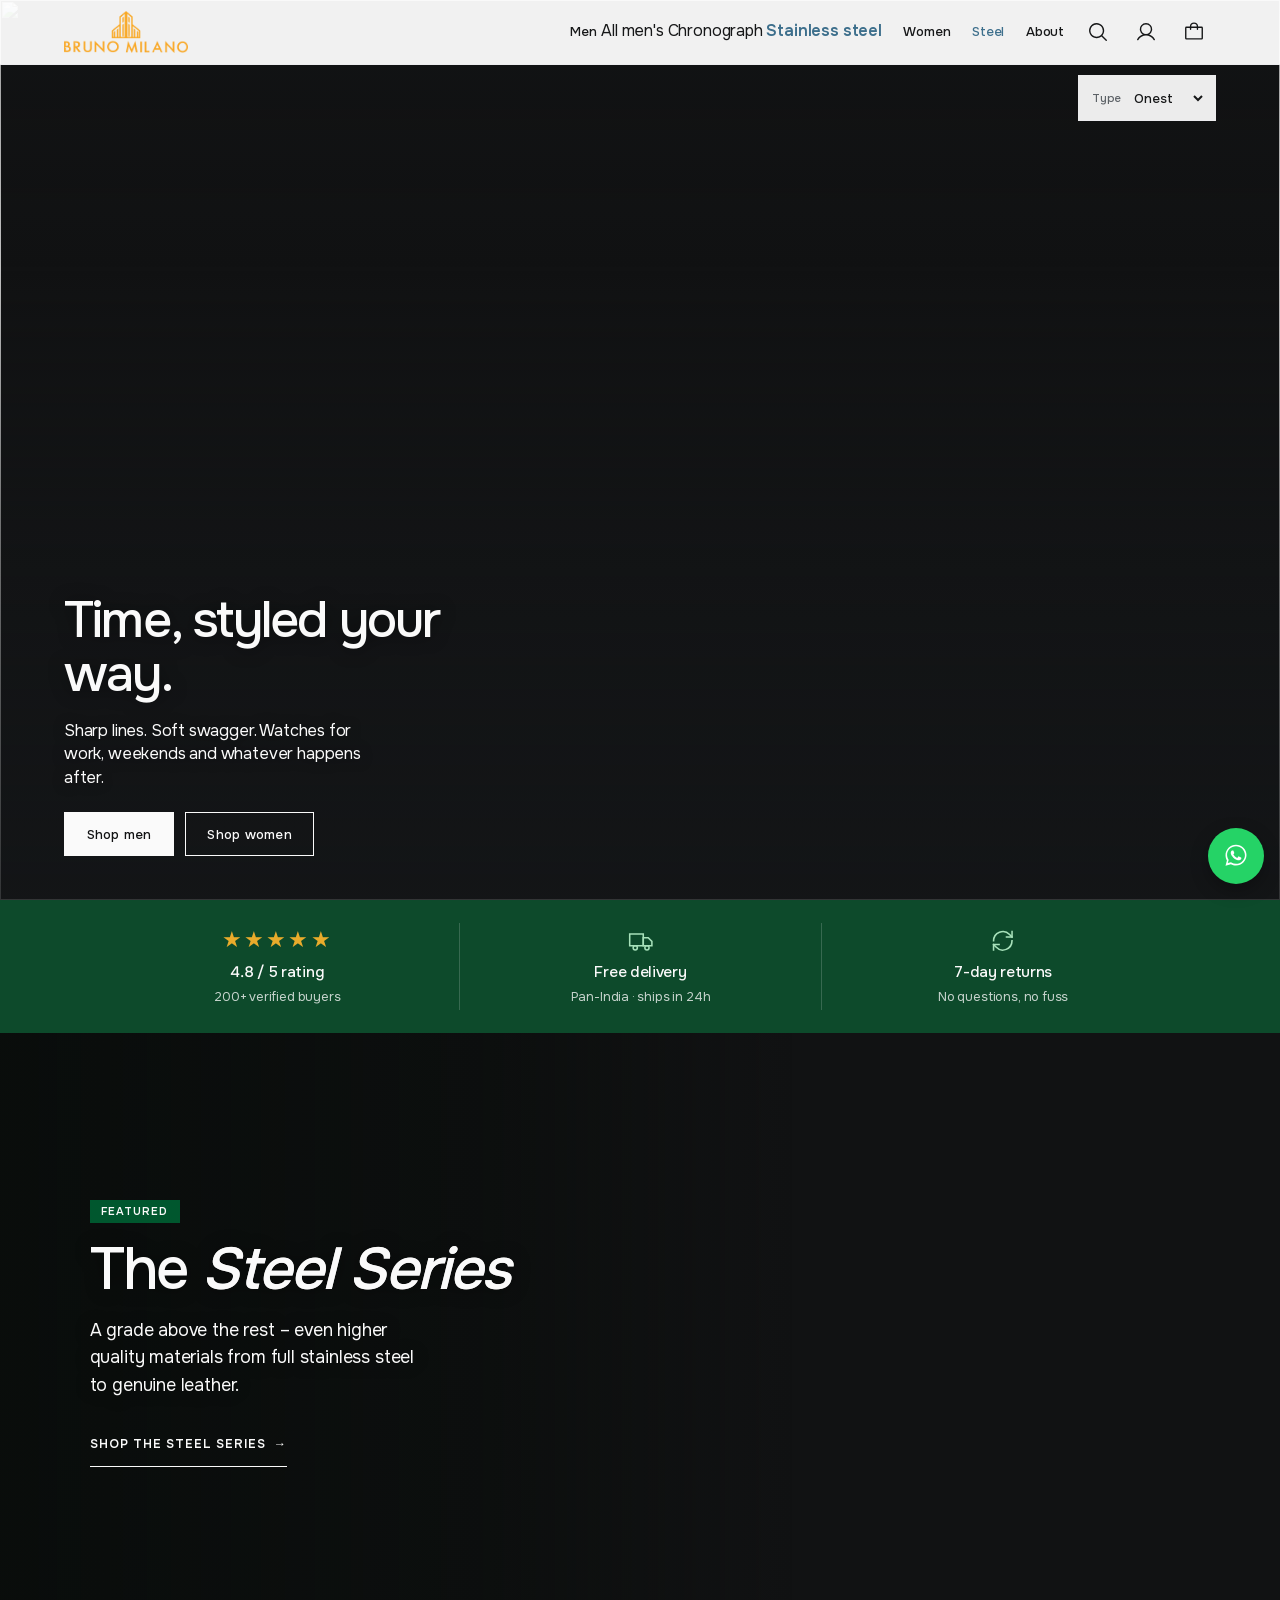
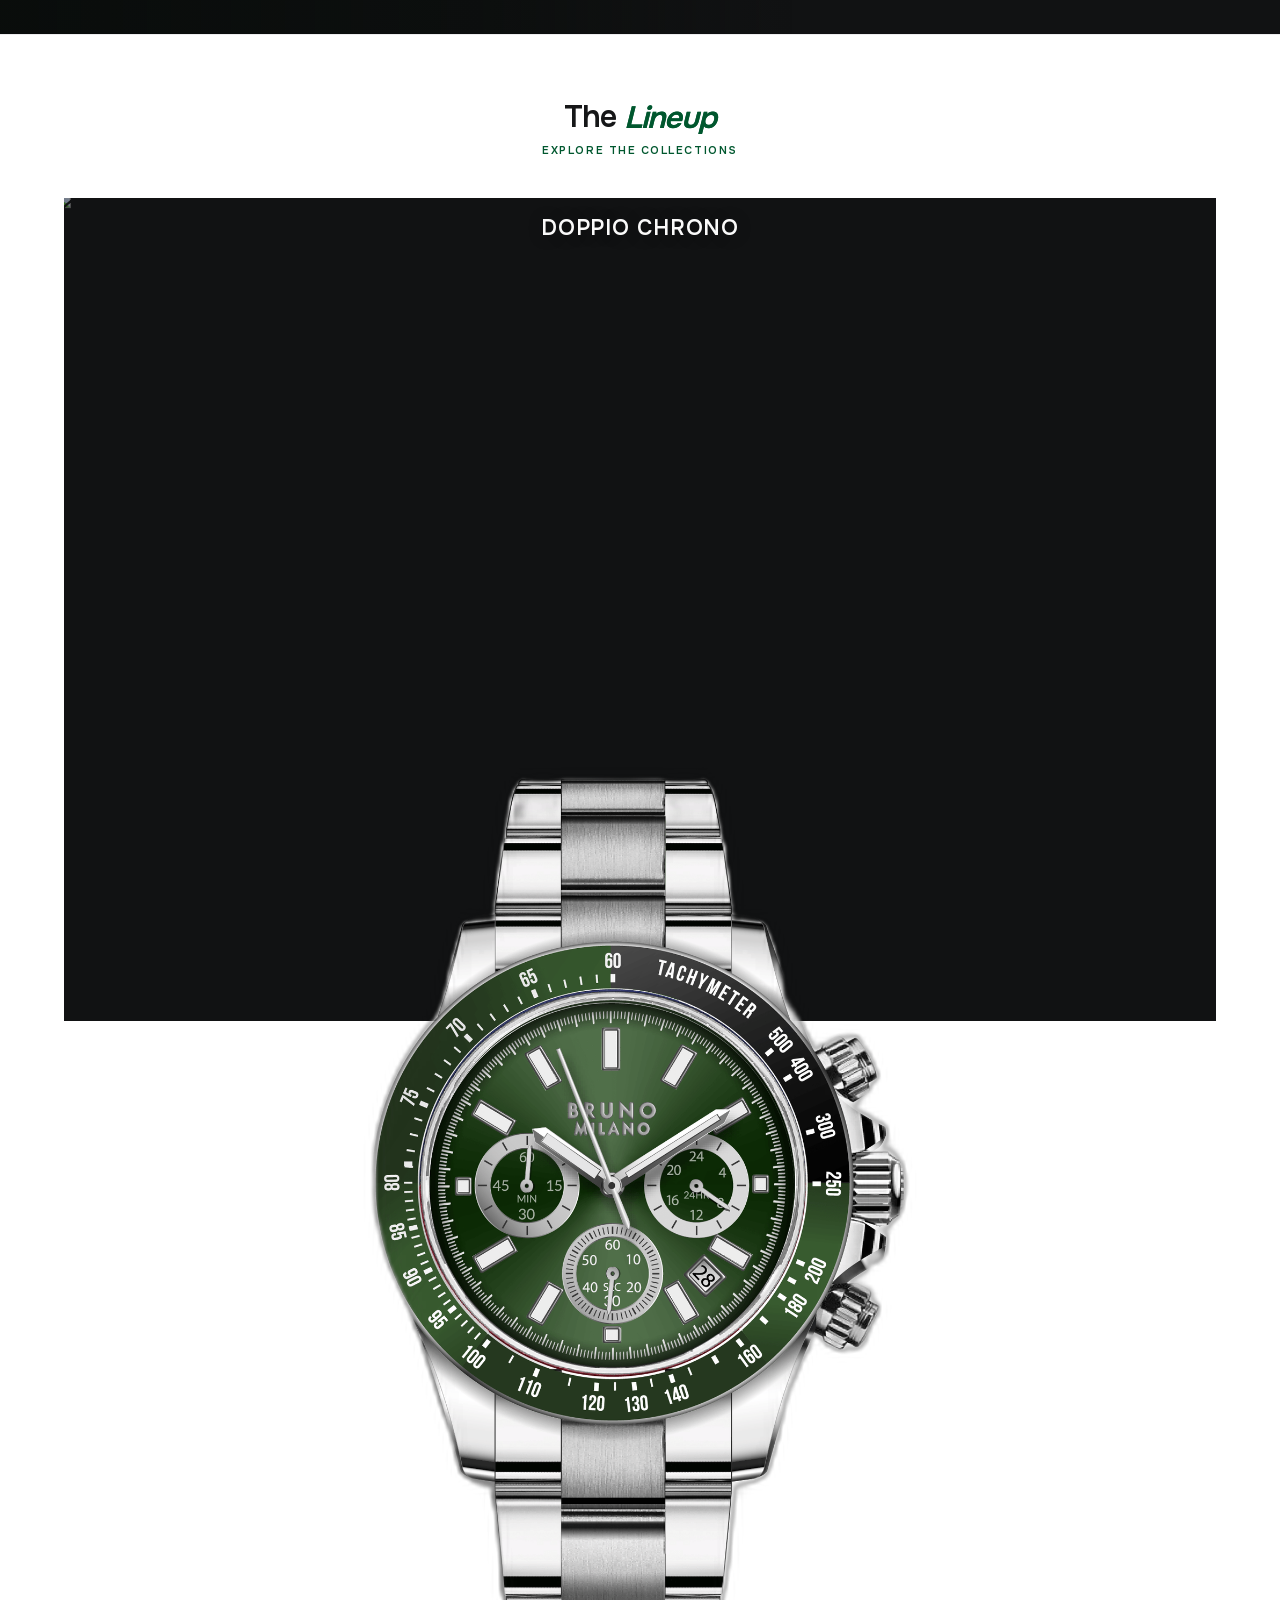
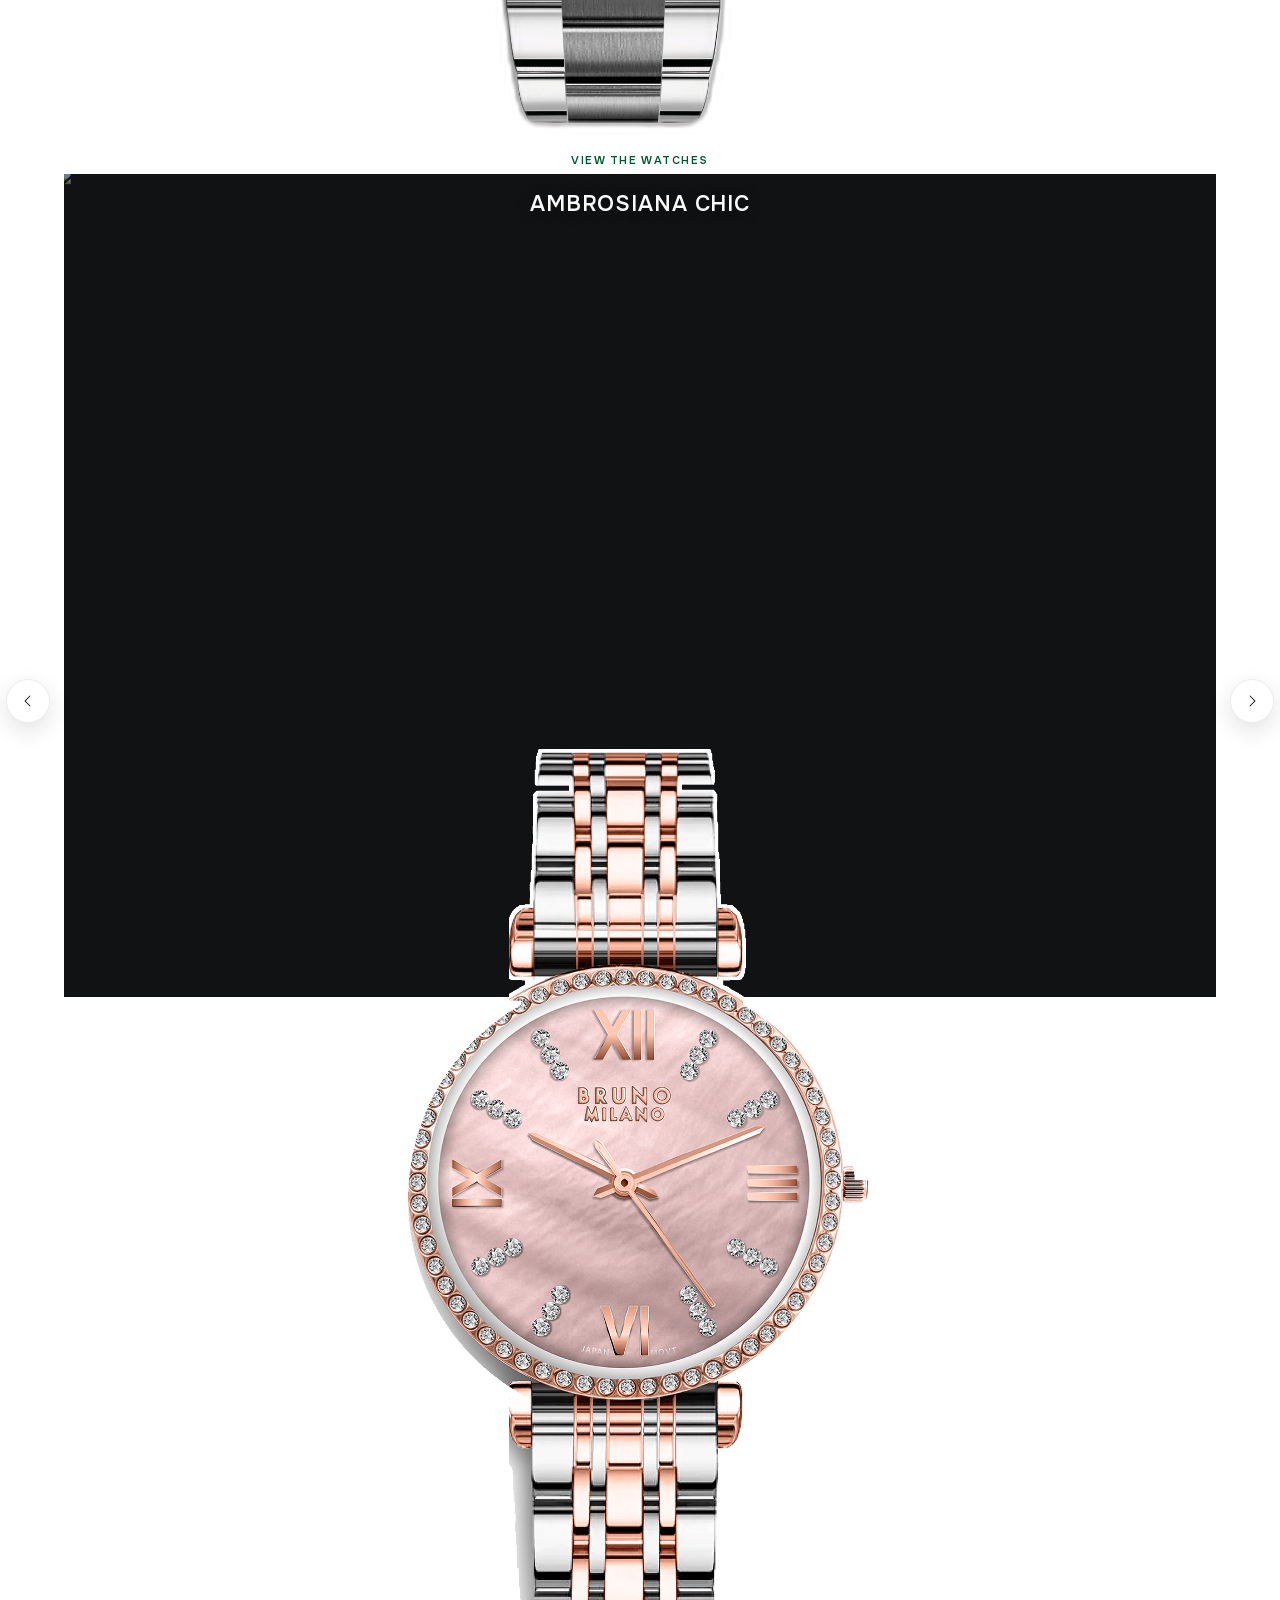
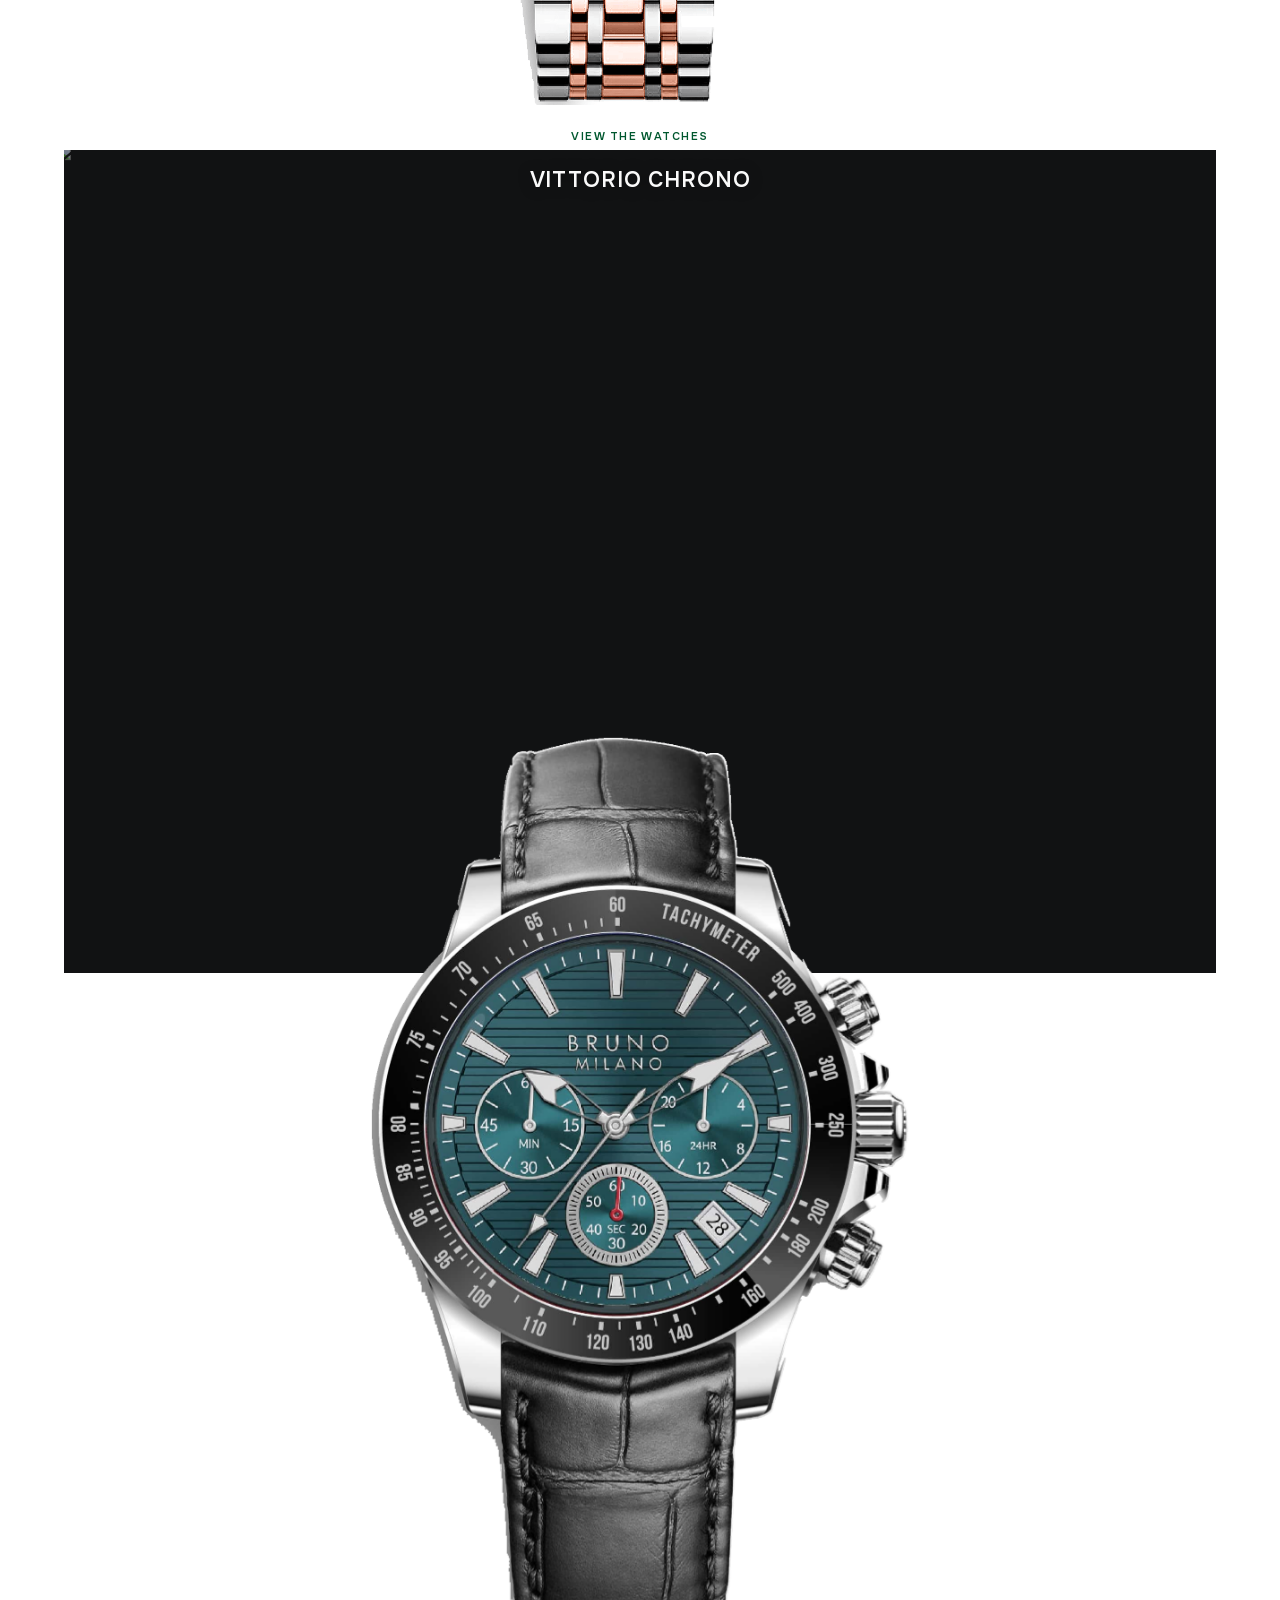
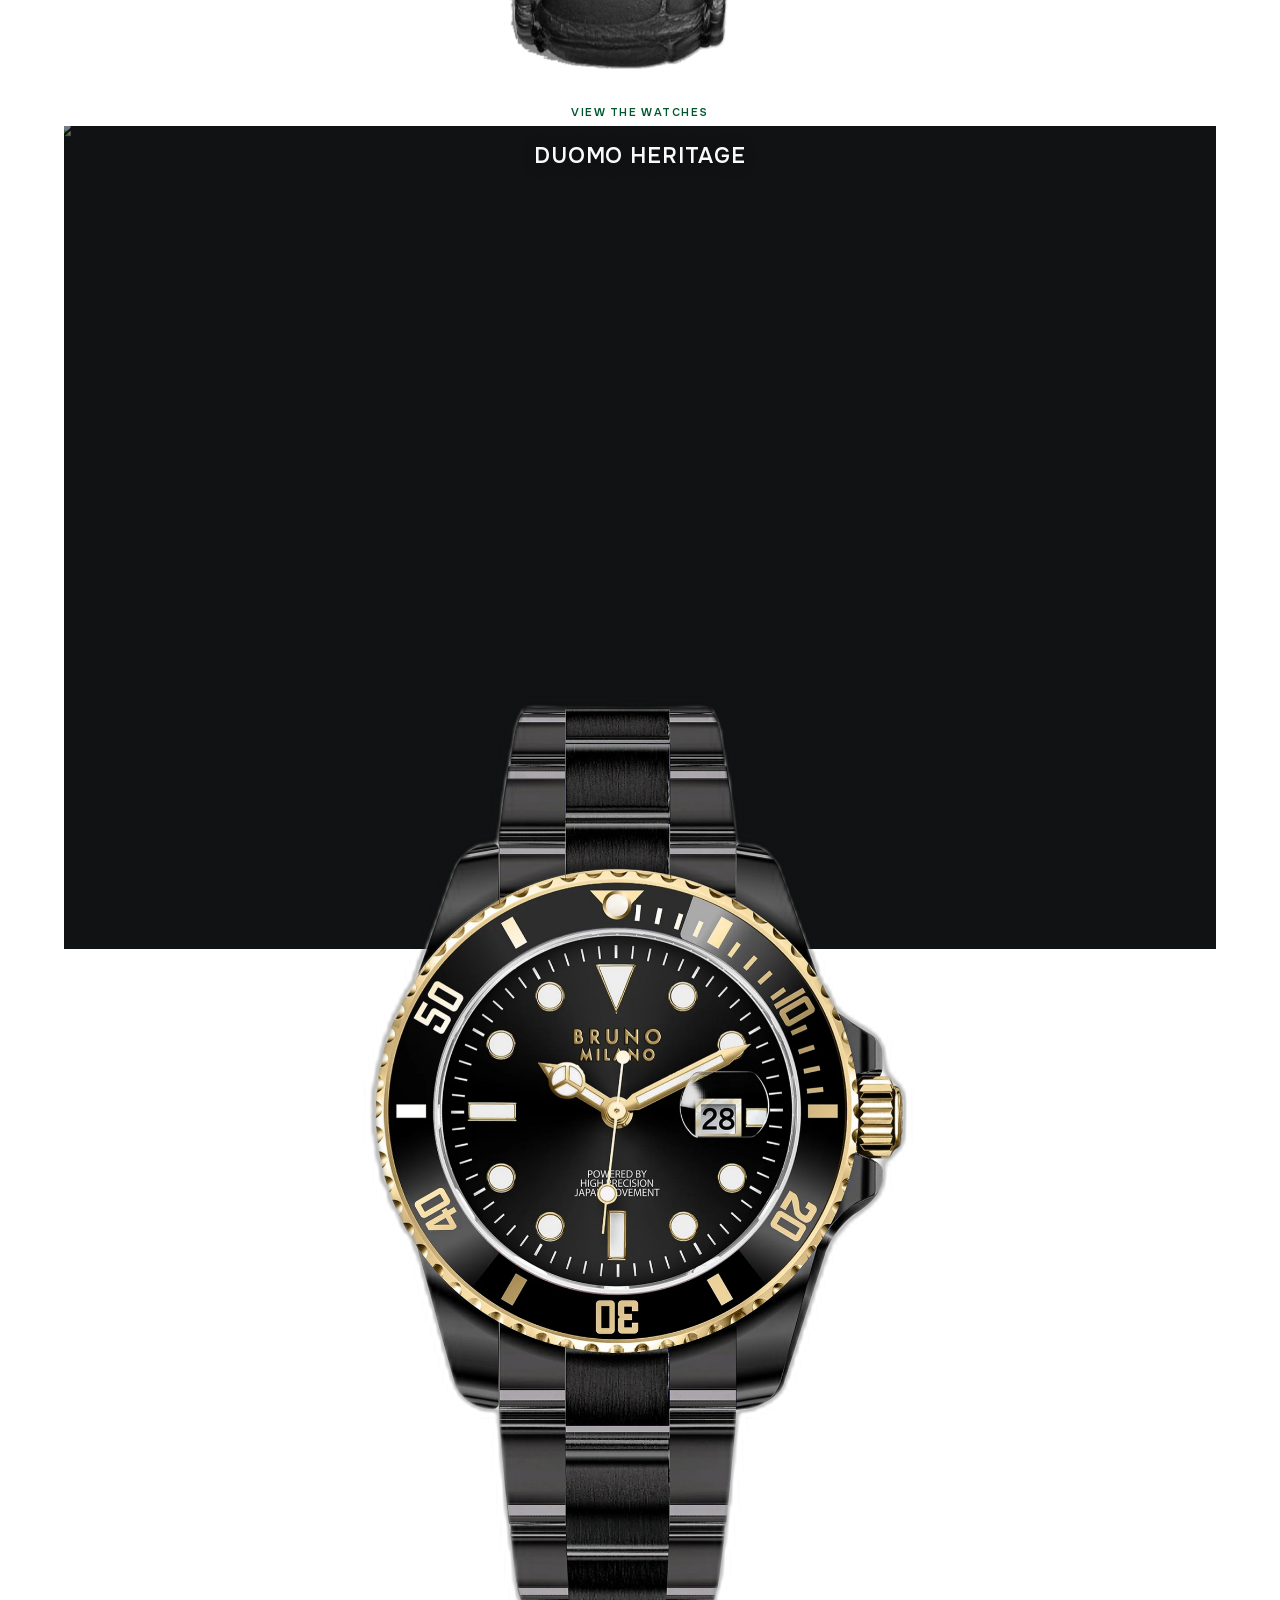
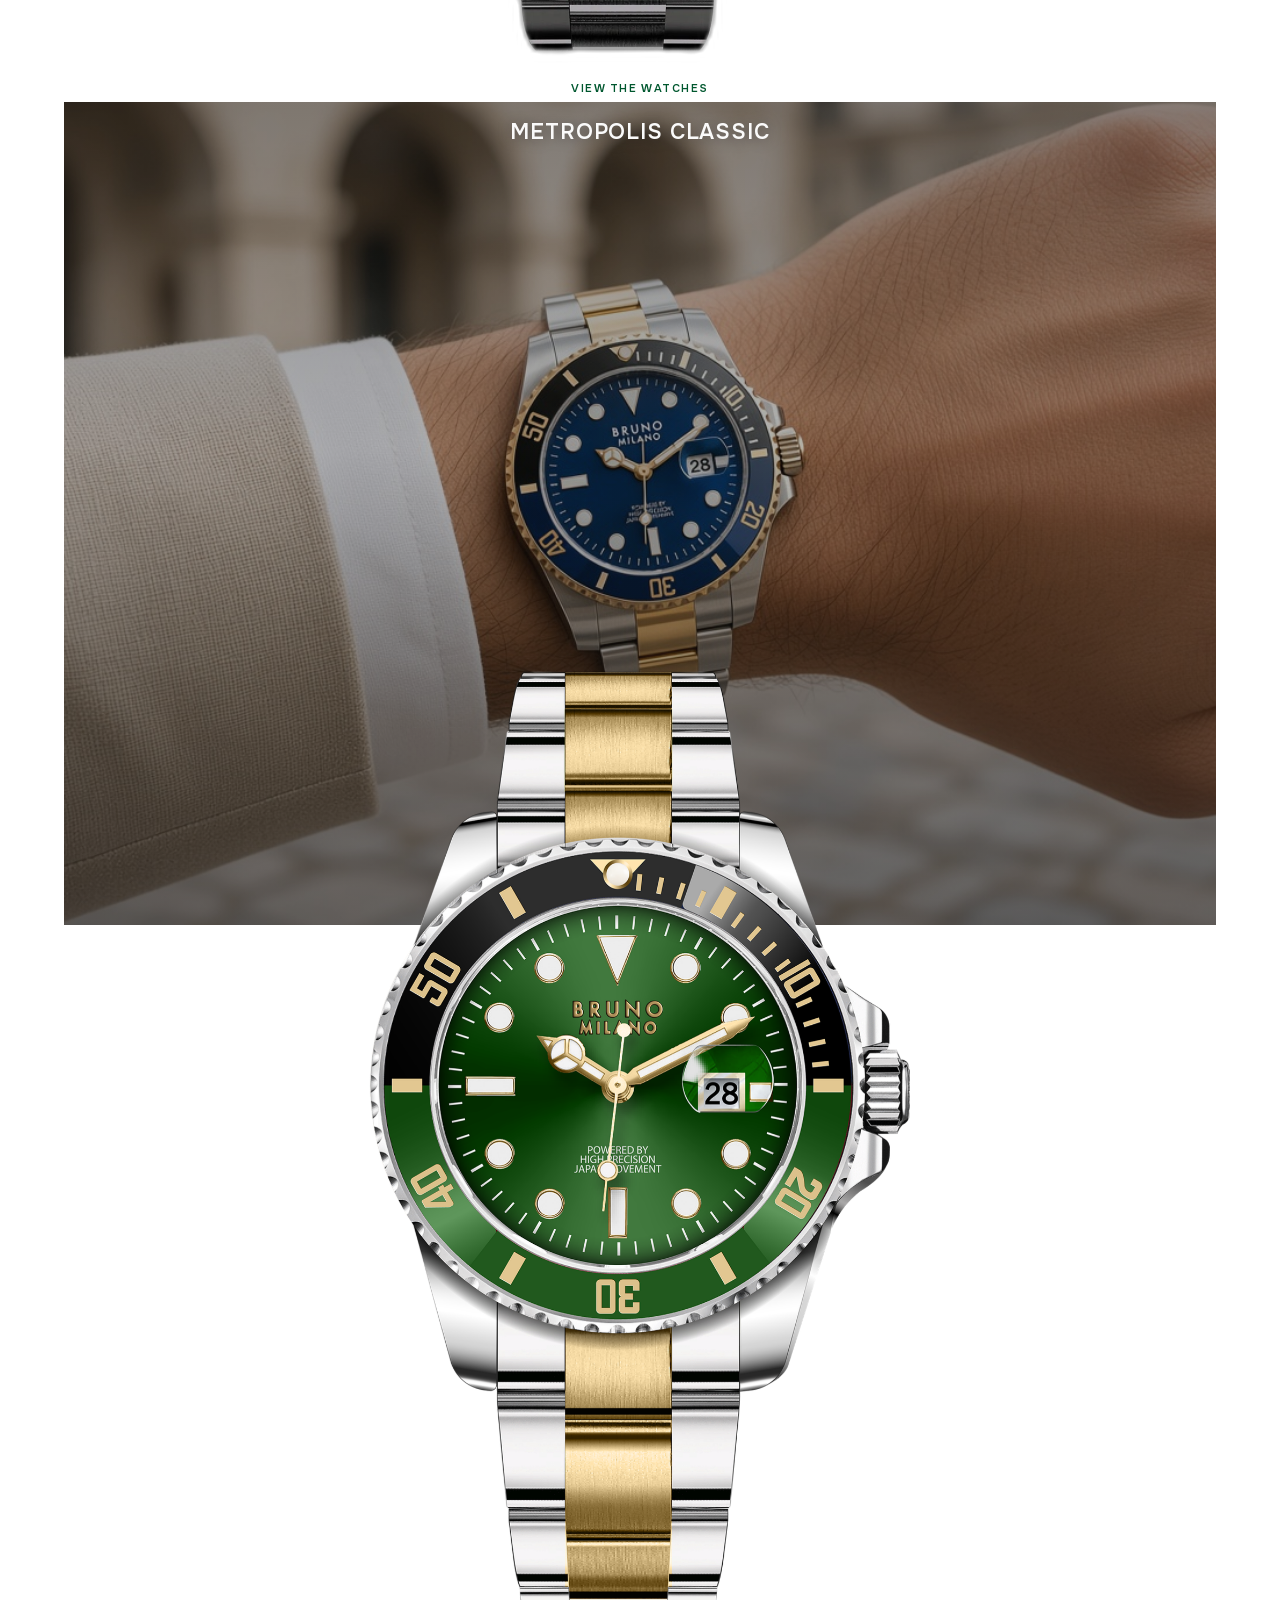
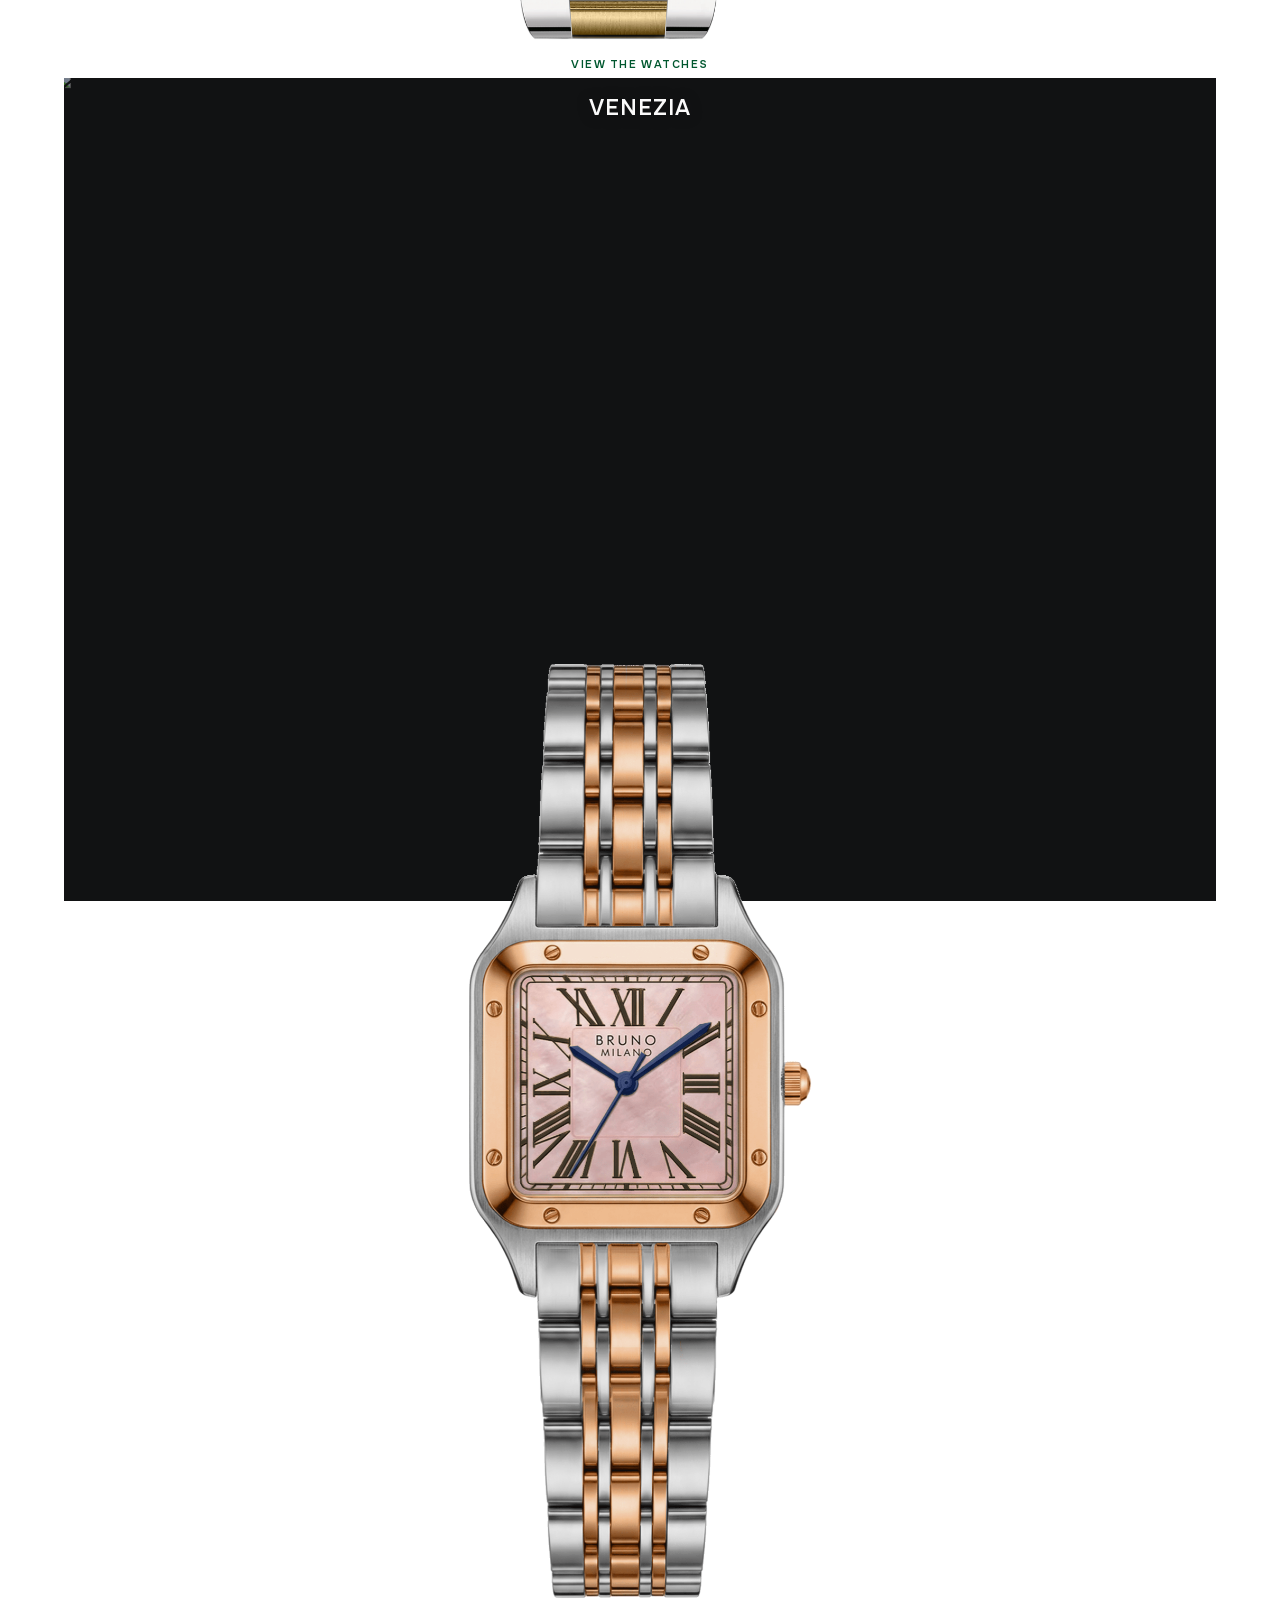
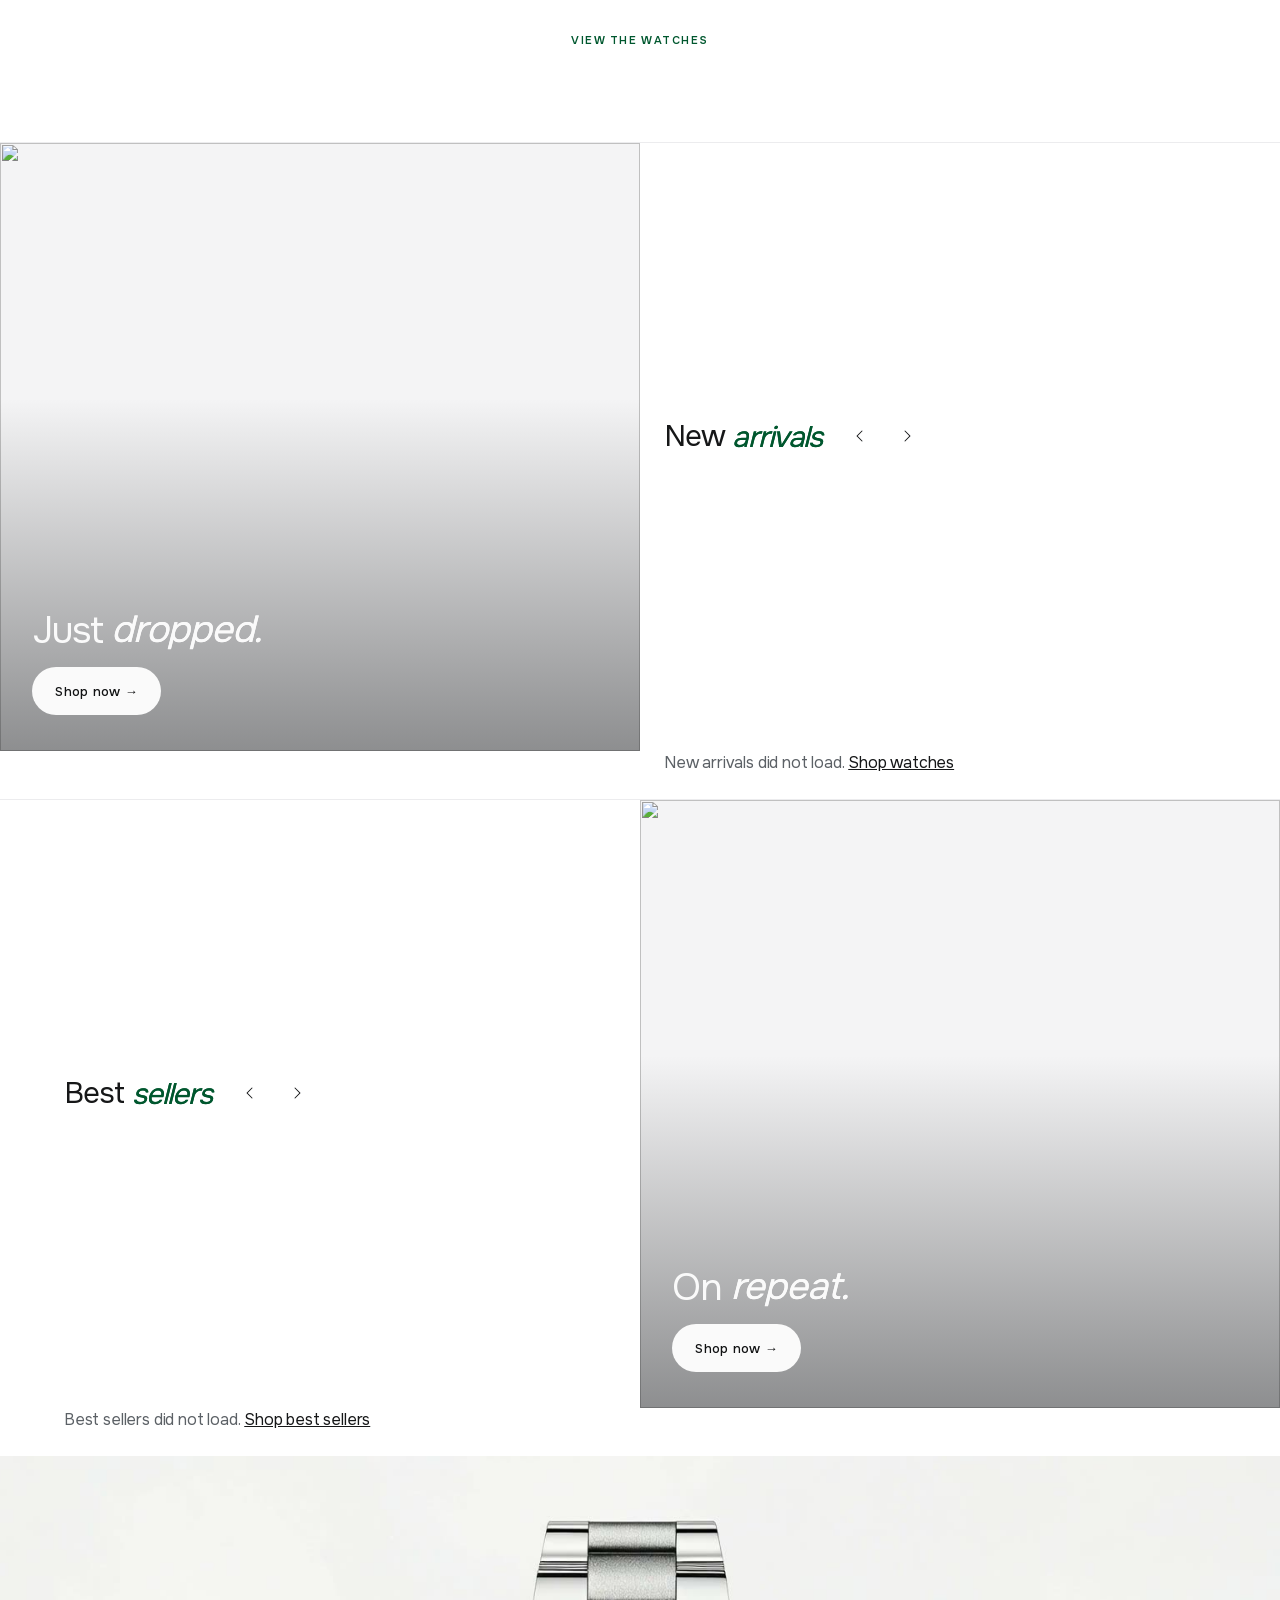
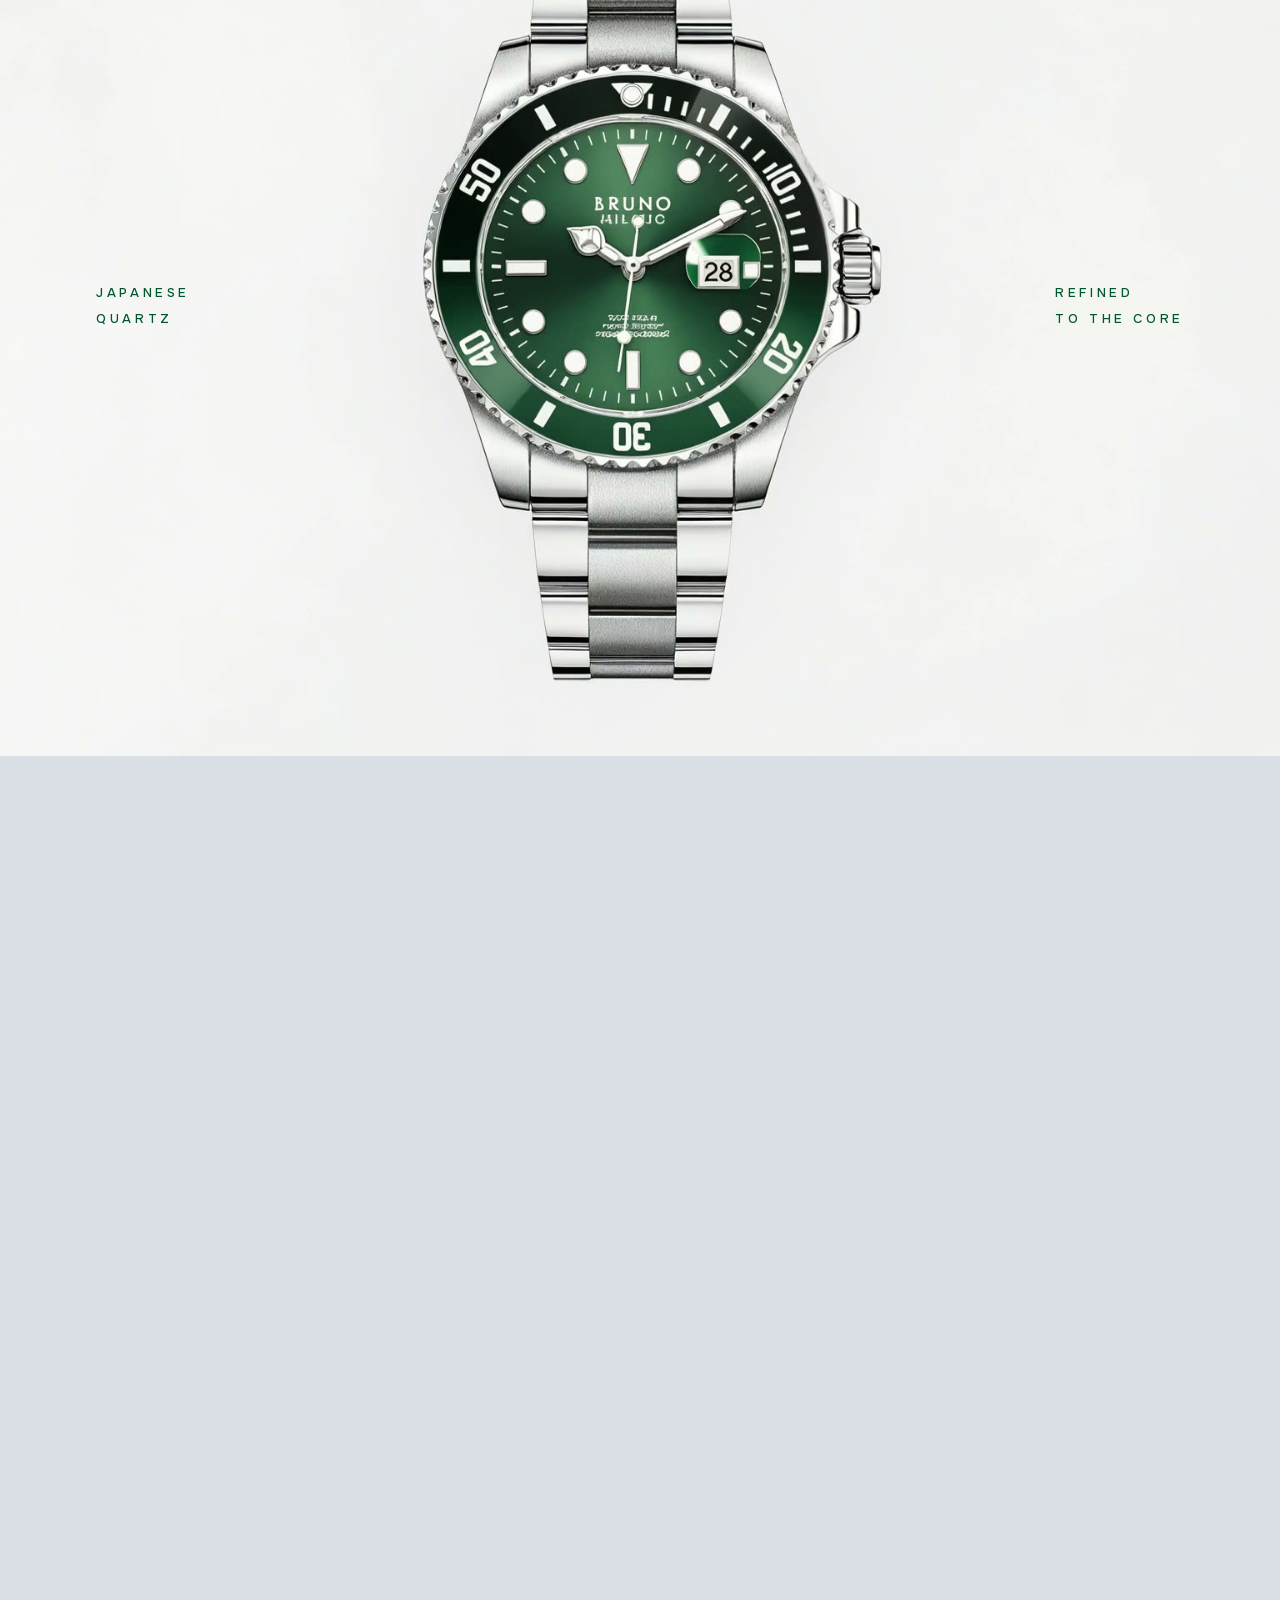
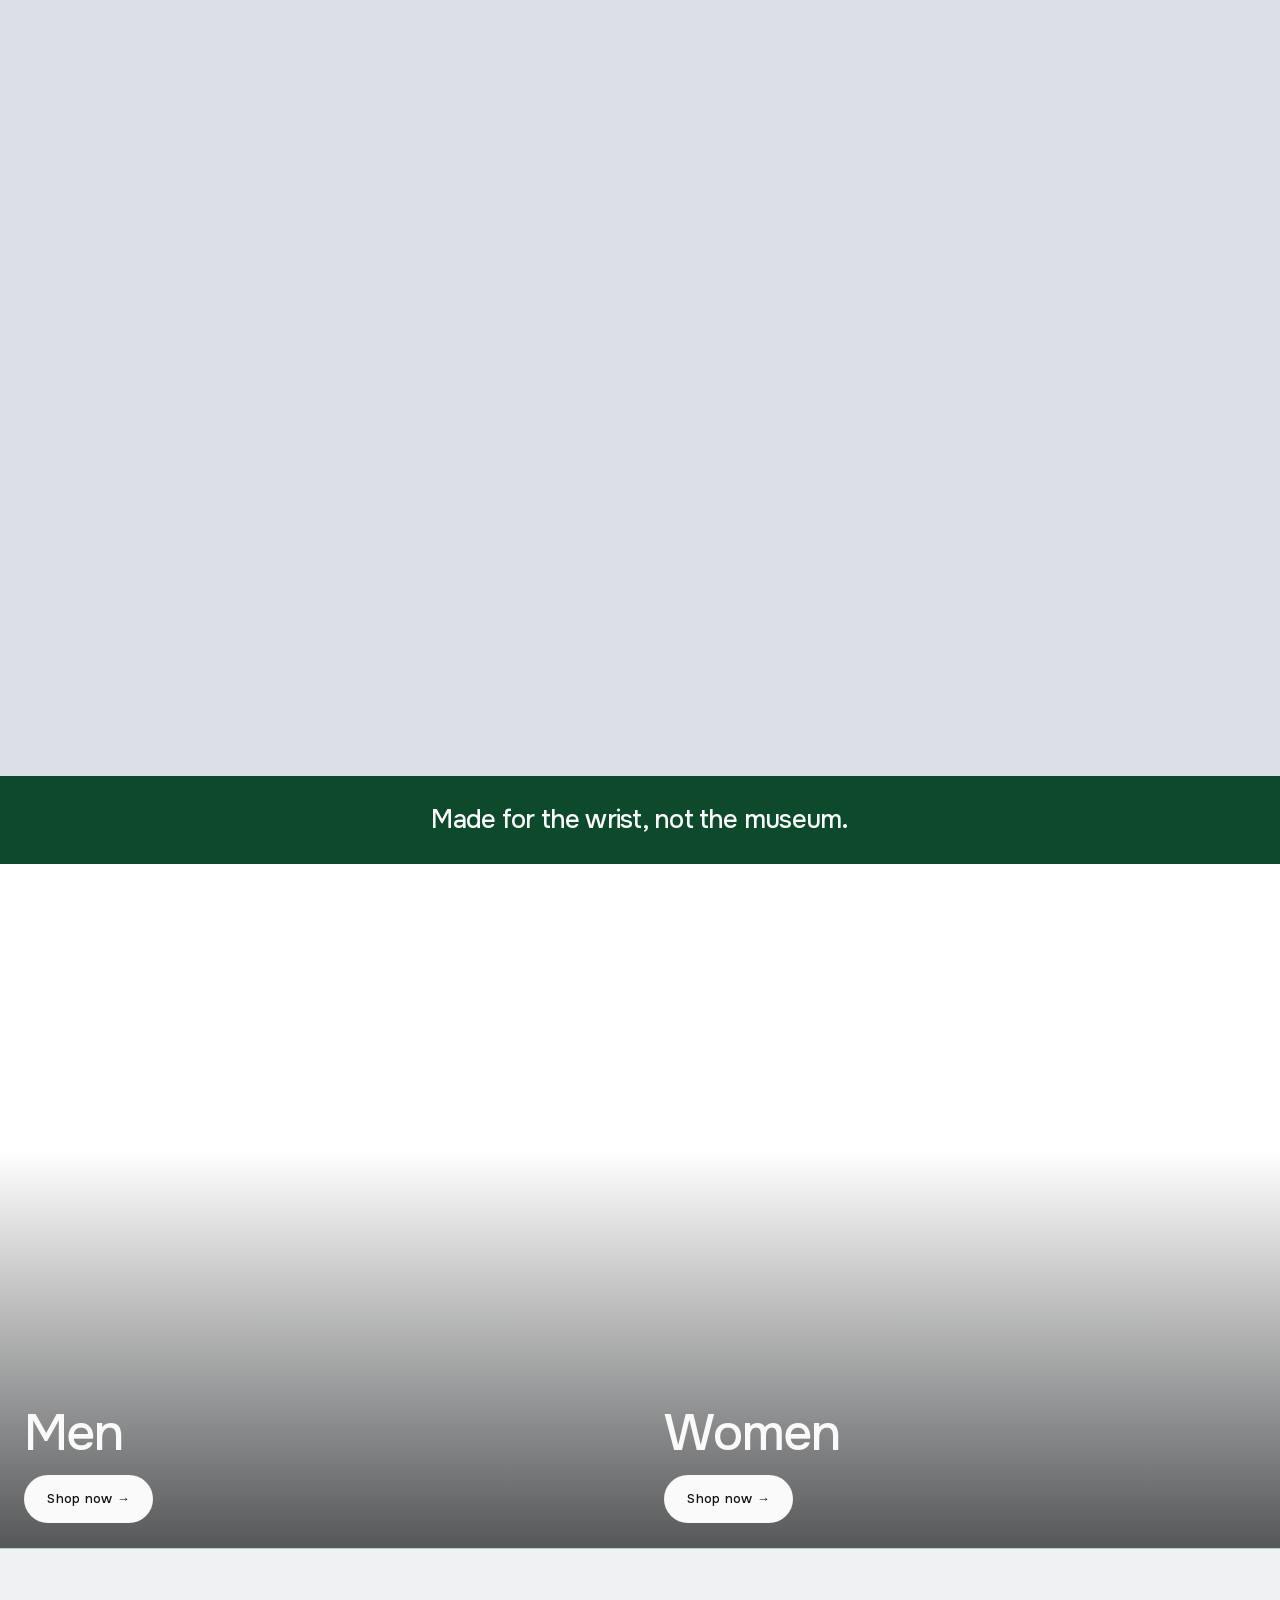
==== index.html @ 5919fd72 "Steel Series photo banner, trust strip links, boxed direct section" ====
<!DOCTYPE html>
<html lang="en" data-face="onest">
  <head>
    <meta charset="utf-8" />
    <meta name="viewport" content="width=device-width, initial-scale=1, viewport-fit=cover" />
    <script>
      (function () {
        var allowed = { sora: 1, outfit: 1, syne: 1, onest: 1, urbanist: 1, archivo: 1, familjen: 1 };
        window.applyBrunoFace = function (face) {
          if (!allowed[face]) face = "onest";
          document.documentElement.setAttribute("data-face", face);
          try {
            localStorage.setItem("bruno-face-2", face);
          } catch (e) {}
          document.querySelectorAll("[data-face-select]").forEach(function (el) {
            if (el.value !== face) el.value = face;
          });
        };
        try {
          var stored = localStorage.getItem("bruno-face-2");
          if (allowed[stored]) window.applyBrunoFace(stored);
        } catch (e) {}
      })();
    </script>
    <title>Bruno Milano | Fashion watches</title>
    <meta
      name="description"
      content="Premium fashion watches for men and women. Japanese quartz, sapphire-coated glass, 1-year warranty, and free shipping across India."
    />
    <link rel="icon" href="assets/favicon.png" type="image/png" />
    <link rel="stylesheet" href="https://ka-f.webawesome.com/webawesome@3.14.0/styles/themes/default.css" />
    <script type="module" src="https://ka-f.webawesome.com/webawesome@3.14.0/webawesome.loader.js"></script>
    <link rel="preload" as="image" href="assets/hero-mobile.webp?v=2" media="(max-width: 767px)" />
    <link
      rel="preload"
      as="image"
      href="https://cdn.shopify.com/s/files/1/0888/8929/5134/files/simple-replace_in_output-1790747430833-fauc4.jpg?v=1790747433"
      media="(min-width: 768px)"
    />
    <link rel="stylesheet" href="css/site.css?v=wa159" />
  </head>
  <body>
    <a class="skip" href="#main">Skip to content</a>

    <div class="type-dock">
      <label class="type-switch">
        <span>Type</span>
        <select data-face-select aria-label="Typeface" onchange="applyBrunoFace(this.value)">
          <option value="sora">Sora</option>
          <option value="outfit">Outfit</option>
          <option value="syne">Syne</option>
          <option value="onest">Onest</option>
          <option value="urbanist">Urbanist</option>
          <option value="archivo">Archivo</option>
          <option value="familjen">Familjen</option>
        </select>
      </label>
    </div>

    <header class="nav" data-nav>
      <div class="nav-bar">
        <a class="nav-mark" href="#top" aria-label="Bruno Milano home">
          <img src="assets/logo.png?v=seq42" alt="" width="140" height="48" />
        </a>
        <nav class="nav-links" aria-label="Primary">
          <wa-dropdown class="nav-drop" placement="bottom-start" distance="8">
            <button slot="trigger" class="nav-trigger" type="button">Men</button>
            <wa-dropdown-item href="https://www.brunomilano.com/collections/mens-watches">All men's</wa-dropdown-item>
            <wa-dropdown-item href="https://www.brunomilano.com/collections/chronograph">Chronograph</wa-dropdown-item>
            <wa-dropdown-item class="is-steel" href="https://www.brunomilano.com/collections/stainless-steel-men">Stainless steel</wa-dropdown-item>
          </wa-dropdown>
          <a href="https://www.brunomilano.com/collections/womens-watches">Women</a>
          <a class="is-steel" href="https://www.brunomilano.com/collections/stainless-steel">Steel</a>
          <a href="https://www.brunomilano.com/pages/about-us">About</a>
        </nav>
        <div class="nav-actions">
          <a class="nav-icon" href="https://www.brunomilano.com/search" aria-label="Search">
            <svg xmlns="http://www.w3.org/2000/svg" viewBox="0 0 256 256" fill="currentColor" aria-hidden="true">
              <path d="M229.66,218.34l-50.07-50.06a88.11,88.11,0,1,0-11.31,11.31l50.06,50.07a8,8,0,0,0,11.32-11.32ZM40,112a72,72,0,1,1,72,72A72.08,72.08,0,0,1,40,112Z" />
            </svg>
          </a>
          <a class="nav-icon" href="https://www.brunomilano.com/account" aria-label="Account">
            <svg xmlns="http://www.w3.org/2000/svg" viewBox="0 0 256 256" fill="currentColor" aria-hidden="true">
              <path d="M230.92,212c-15.23-26.33-38.7-45.21-66.09-54.16a72,72,0,1,0-73.66,0C63.78,166.78,40.31,185.66,25.08,212a8,8,0,1,0,13.85,8c18.84-32.56,52.14-52,89.07-52s70.23,19.44,89.07,52a8,8,0,1,0,13.85-8ZM72,96a56,56,0,1,1,56,56A56.06,56.06,0,0,1,72,96Z" />
            </svg>
          </a>
          <a class="nav-icon" href="https://www.brunomilano.com/cart" aria-label="Cart">
            <svg xmlns="http://www.w3.org/2000/svg" viewBox="0 0 256 256" fill="currentColor" aria-hidden="true">
              <path d="M216,64H176a48,48,0,0,0-96,0H40A16,16,0,0,0,24,80V200a16,16,0,0,0,16,16H216a16,16,0,0,0,16-16V80A16,16,0,0,0,216,64ZM128,32a32,32,0,0,1,32,32H96A32,32,0,0,1,128,32Zm88,168H40V80H80V96a8,8,0,0,0,16,0V80h64V96a8,8,0,0,0,16,0V80h40Z" />
            </svg>
          </a>
          <button class="nav-menu" type="button" data-drawer="open site-menu" aria-expanded="false" aria-controls="site-menu">
            Menu
          </button>
        </div>
      </div>
    </header>

    <wa-drawer id="site-menu" class="site-drawer" label="Menu" placement="start" light-dismiss>
      <nav class="drawer-links" aria-label="Menu">
        <a href="https://www.brunomilano.com/collections/mens-watches">Men</a>
        <a href="https://www.brunomilano.com/collections/chronograph">Chronograph</a>
        <a class="is-steel" href="https://www.brunomilano.com/collections/stainless-steel-men">Stainless steel</a>
        <a href="https://www.brunomilano.com/collections/womens-watches">Women</a>
        <a class="is-steel" href="https://www.brunomilano.com/collections/stainless-steel">Steel</a>
        <a href="https://www.brunomilano.com/pages/about-us">About</a>
        <a href="https://www.brunomilano.com/collections/all">Shop watches</a>
        <a href="https://www.brunomilano.com/search">Search</a>
        <a href="https://www.brunomilano.com/account">Account</a>
        <a href="https://www.brunomilano.com/cart">Cart</a>
      </nav>
      <label class="type-switch drawer-face">
        <span>Type</span>
        <select data-face-select aria-label="Typeface" onchange="applyBrunoFace(this.value)">
          <option value="sora">Sora</option>
          <option value="outfit">Outfit</option>
          <option value="syne">Syne</option>
          <option value="onest">Onest</option>
          <option value="urbanist">Urbanist</option>
          <option value="archivo">Archivo</option>
          <option value="familjen">Familjen</option>
        </select>
      </label>
    </wa-drawer>

    <main id="main">
      <section class="hero" id="top" aria-label="Lifestyle film">
        <div class="hero-media">
          <video class="hero-video" data-hero-video muted loop playsinline poster="assets/craft.jpg" aria-hidden="true"></video>
          <div class="hero-film" data-film aria-hidden="true">
            <img
              src="assets/craft.jpg"
              alt=""
              width="1800"
              height="1800"
              fetchpriority="high"
              decoding="async"
              data-frame
              class="is-on"
            />
            <img
              src="assets/detail-wrist.jpg"
              alt=""
              width="1800"
              height="1800"
              loading="lazy"
              decoding="async"
              data-frame
            />
          </div>
          <div class="hero-veil"></div>
          <img
            class="hero-banner hero-banner-m"
            src="assets/hero-mobile.webp?v=2"
            alt=""
            width="941"
            height="1672"
            fetchpriority="high"
            decoding="async"
          />
          <img
            class="hero-banner hero-banner-d"
            src="https://cdn.shopify.com/s/files/1/0888/8929/5134/files/simple-replace_in_output-1790747430833-fauc4.jpg?v=1790747433"
            alt=""
            width="2048"
            height="1152"
            decoding="async"
          />
        </div>
        <div class="hero-copy">
          <div class="hero-lead">
            <h1>Time, styled your way.</h1>
            <p>Sharp lines. Soft swagger. Watches for work, weekends and whatever happens after.</p>
          </div>
          <div class="hero-actions">
            <a class="btn btn-light" href="https://www.brunomilano.com/collections/mens-watches">Shop men</a>
            <a class="btn btn-ghost" href="https://www.brunomilano.com/collections/womens-watches">Shop women</a>
          </div>
        </div>
      </section>

      <section class="promises" aria-label="Rating, delivery, and returns">
        <ul>
          <li>
            <a href="#reviews">
              <span class="stars" style="--r: 4.8" aria-hidden="true">★★★★★</span>
              <strong><span data-count="4.8" data-dec="1">4.8</span> / 5 rating</strong>
              <span>200+ verified buyers</span>
            </a>
          </li>
          <li>
            <a href="https://www.brunomilano.com/pages/faqs">
              <svg xmlns="http://www.w3.org/2000/svg" viewBox="0 0 24 24" fill="none" stroke="currentColor" stroke-width="1.25" stroke-linecap="square" stroke-linejoin="miter" aria-hidden="true">
                <path d="M3 6.5h11v9.5H3z" />
                <path d="M14 9.5h4l3 3V16h-7z" />
                <circle cx="7.5" cy="17.7" r="1.7" />
                <circle cx="17" cy="17.7" r="1.7" />
              </svg>
              <strong>Free delivery</strong>
              <span>Pan-India · ships in 24h</span>
            </a>
          </li>
          <li>
            <a href="https://www.brunomilano.com/pages/return-and-exchange-policy">
              <svg xmlns="http://www.w3.org/2000/svg" viewBox="0 0 24 24" fill="none" stroke="currentColor" stroke-width="1.25" stroke-linecap="square" stroke-linejoin="miter" aria-hidden="true">
                <path d="M4.5 12a7.5 7.5 0 0 1 13-5.1L19.5 9" />
                <path d="M19.5 4.5V9H15" />
                <path d="M19.5 12a7.5 7.5 0 0 1-13 5.1L4.5 15" />
                <path d="M4.5 19.5V15H9" />
              </svg>
              <strong>7-day returns</strong>
              <span>No questions, no fuss</span>
            </a>
          </li>
        </ul>
      </section>

      <section class="series" aria-labelledby="series-title">
        <div class="series-copy">
          <p class="series-tag">Featured</p>
          <h2 id="series-title">The <em>Steel Series</em></h2>
          <p>A grade above the rest – even higher quality materials from full stainless steel to genuine leather.</p>
          <a class="series-link" href="https://www.brunomilano.com/collections/stainless-steel">Shop the Steel Series <span aria-hidden="true">→</span></a>
        </div>
        <picture class="series-bg">
          <source media="(min-width: 768px)" srcset="assets/series-hero.webp?v=3" />
          <img
            src="assets/series-hero-mobile.webp?v=2"
            alt="A man in a dark green coat adjusts his collar, a green-dial Bruno Milano watch on his wrist"
            width="941"
            height="1672"
            loading="lazy"
            decoding="async"
          />
        </picture>
      </section>

      <section class="details" hidden aria-labelledby="details-title">
        <div class="details-copy">
          <h2 id="details-title">Details that <em>count.</em></h2>
          <ul>
            <li>Logo on the crown</li>
            <li>City-scape caseback</li>
            <li>Scratch-resistant sapphire-coated glass</li>
          </ul>
        </div>
        <div class="details-media">
          <img
            src="assets/detail-crown.jpg"
            alt="A Bruno Milano watch with a green dial and gold crown"
            width="1932"
            height="1932"
            loading="lazy"
            decoding="async"
          />
        </div>
      </section>

      <section class="highlights" id="highlights" aria-labelledby="highlights-title">
        <header class="fam-head">
          <h2 id="highlights-title">The <em>Lineup</em></h2>
          <p>Explore the collections</p>
        </header>
        <div class="fam-stage">
          <wa-carousel
            id="lineup"
            class="lineup"
            loop
            mouse-dragging
            slides-per-page="1"
            aria-label="Watch collections"
          >
            <wa-carousel-item>
              <a class="fam" href="https://www.brunomilano.com/collections/doppio-chrono">
                <div class="fam-scene">
                  <img
                    src="https://cdn.shopify.com/s/files/1/0888/8929/5134/files/mood_shots_Chrono_Gold_green.png?v=1788512703&amp;width=1400"
                    alt=""
                    width="1400"
                    height="875"
                    loading="eager"
                    decoding="async"
                  />
                  <div class="fam-scene-copy">
                    <h3>Doppio Chrono</h3>
                  </div>
                </div>
                <img class="fam-watch" src="assets/doppio-cut.png" alt="" width="800" height="800" loading="lazy" decoding="async" />
                <span class="fam-cta">View the watches</span>
              </a>
            </wa-carousel-item>
            <wa-carousel-item>
              <a class="fam" href="https://www.brunomilano.com/collections/ambrosiana-chic">
                <div class="fam-scene">
                  <img
                    src="https://cdn.shopify.com/s/files/1/0888/8929/5134/files/mood_green_5.png?v=1753361224&amp;width=1400"
                    alt=""
                    width="1400"
                    height="875"
                    loading="eager"
                    decoding="async"
                  />
                  <div class="fam-scene-copy">
                    <h3>Ambrosiana Chic</h3>
                  </div>
                </div>
                <img class="fam-watch" src="assets/ambrosiana-cut.png?v=cut4" alt="" width="800" height="800" loading="lazy" decoding="async" />
                <span class="fam-cta">View the watches</span>
              </a>
            </wa-carousel-item>
            <wa-carousel-item>
              <a class="fam" href="https://www.brunomilano.com/collections/vittorio-chrono">
                <div class="fam-scene">
                  <img
                    src="https://cdn.shopify.com/s/files/1/0888/8929/5134/files/Mood_6beb14e9-bd3a-4a20-ae34-c59e3052780c.jpg?v=1788512620&amp;width=1400"
                    alt=""
                    width="1400"
                    height="875"
                    loading="eager"
                    decoding="async"
                  />
                  <div class="fam-scene-copy">
                    <h3>Vittorio Chrono</h3>
                  </div>
                </div>
                <img class="fam-watch" src="assets/vittorio-cut.png?v=cut2" alt="" width="800" height="800" loading="lazy" decoding="async" />
                <span class="fam-cta">View the watches</span>
              </a>
            </wa-carousel-item>
            <wa-carousel-item>
              <a class="fam" href="https://www.brunomilano.com/collections/duomo-heritage">
                <div class="fam-scene">
                  <img
                    src="https://cdn.shopify.com/s/files/1/0888/8929/5134/files/Model_Cyan.png?v=1743646780&amp;width=1400"
                    alt=""
                    width="1400"
                    height="875"
                    loading="eager"
                    decoding="async"
                  />
                  <div class="fam-scene-copy">
                    <h3>Duomo Heritage</h3>
                  </div>
                </div>
                <img class="fam-watch" src="assets/duomo-cut.png" alt="" width="800" height="800" loading="lazy" decoding="async" />
                <span class="fam-cta">View the watches</span>
              </a>
            </wa-carousel-item>
            <wa-carousel-item>
              <a class="fam" href="https://www.brunomilano.com/collections/metropolis-classic">
                <div class="fam-scene">
                  <img
                    src="assets/metropolis-mood.jpg?v=6"
                    alt=""
                    width="1280"
                    height="720"
                    loading="eager"
                    decoding="async"
                  />
                  <div class="fam-scene-copy">
                    <h3>Metropolis Classic</h3>
                  </div>
                </div>
                <img class="fam-watch" src="assets/metropolis-cut.png" alt="" width="800" height="800" loading="lazy" decoding="async" />
                <span class="fam-cta">View the watches</span>
              </a>
            </wa-carousel-item>
            <wa-carousel-item>
              <a class="fam" href="https://www.brunomilano.com/collections/venezia">
                <div class="fam-scene">
                  <img
                    src="https://cdn.shopify.com/s/files/1/0888/8929/5134/files/inhandgold_green.png?v=1788512167&amp;width=1400"
                    alt=""
                    width="1400"
                    height="875"
                    loading="eager"
                    decoding="async"
                  />
                  <div class="fam-scene-copy">
                    <h3>Venezia</h3>
                  </div>
                </div>
                <img class="fam-watch" src="assets/venezia-cut.png?v=cut2" alt="" width="800" height="800" loading="lazy" decoding="async" />
                <span class="fam-cta">View the watches</span>
              </a>
            </wa-carousel-item>
          </wa-carousel>
          <div class="highlights-controls">
            <button type="button" data-carousel-prev="lineup" aria-label="Previous collection">
              <svg xmlns="http://www.w3.org/2000/svg" viewBox="0 0 256 256" fill="currentColor" aria-hidden="true">
                <path d="M165.66,202.34a8,8,0,0,1-11.32,11.32l-80-80a8,8,0,0,1,0-11.32l80-80a8,8,0,0,1,11.32,11.32L91.31,128Z" />
              </svg>
            </button>
            <button type="button" data-carousel-next="lineup" aria-label="Next collection">
              <svg xmlns="http://www.w3.org/2000/svg" viewBox="0 0 256 256" fill="currentColor" aria-hidden="true">
                <path d="M181.66,133.66l-80,80a8,8,0,0,1-11.32-11.32L164.69,128,90.34,53.66a8,8,0,0,1,11.32-11.32l80,80A8,8,0,0,1,181.66,133.66Z" />
              </svg>
            </button>
          </div>
        </div>
      </section>

      <section class="loved arrivals" aria-labelledby="arrivals-title">
        <div class="loved-track" aria-label="New arrivals">
          <a class="loved-promo" href="https://www.brunomilano.com/collections/all">
            <div class="loved-media">
              <img src="https://cdn.shopify.com/s/files/1/0888/8929/5134/files/simple-replace_in_output-1790752873935-yuv5c.jpg?v=1790752877" alt="" width="2048" height="2048" loading="lazy" decoding="async" />
            </div>
            <div class="loved-copy">
              <h2>Just <em>dropped.</em></h2>
              <span class="btn btn-light">Shop now →</span>
            </div>
          </a>
          <div class="loved-rail">
            <div class="loved-head">
              <h2 id="arrivals-title">New <em>arrivals</em></h2>
              <div class="shelf-controls">
                <button type="button" data-carousel-prev="arrivals-rail" aria-label="Previous arrivals">
                  <svg xmlns="http://www.w3.org/2000/svg" viewBox="0 0 256 256" fill="currentColor" aria-hidden="true">
                    <path d="M165.66,202.34a8,8,0,0,1-11.32,11.32l-80-80a8,8,0,0,1,0-11.32l80-80a8,8,0,0,1,11.32,11.32L91.31,128Z" />
                  </svg>
                </button>
                <button type="button" data-carousel-next="arrivals-rail" aria-label="Next arrivals">
                  <svg xmlns="http://www.w3.org/2000/svg" viewBox="0 0 256 256" fill="currentColor" aria-hidden="true">
                    <path d="M181.66,133.66l-80,80a8,8,0,0,1-11.32-11.32L164.69,128,90.34,53.66a8,8,0,0,1,11.32-11.32l80,80A8,8,0,0,1,181.66,133.66Z" />
                  </svg>
                </button>
              </div>
            </div>
            <wa-carousel id="arrivals-rail" class="sku-rail" data-rail="arrivals" loop mouse-dragging slides-per-page="1" aria-busy="true" aria-label="New arrivals">
              <wa-carousel-item><span class="sku-wait"></span></wa-carousel-item>
              <wa-carousel-item><span class="sku-wait"></span></wa-carousel-item>
            </wa-carousel>
          </div>
        </div>
        <p class="shelf-note" data-arrivals-note hidden>
          New arrivals did not load.
          <a href="https://www.brunomilano.com/collections/all">Shop watches</a>
        </p>
      </section>

      <section class="loved sellers" aria-labelledby="sellers-title">
        <div class="loved-track" aria-label="Best sellers">
          <a class="loved-promo" href="https://www.brunomilano.com/collections/best-sellers">
            <div class="loved-media">
              <img src="https://cdn.shopify.com/s/files/1/0795/9858/4101/files/WZUqJRS--D5V8AwsKac67_yot7OdgR.png?v=1790755557" alt="" width="1600" height="2000" loading="lazy" decoding="async" />
            </div>
            <div class="loved-copy">
              <h2>On <em>repeat.</em></h2>
              <span class="btn btn-light">Shop now →</span>
            </div>
          </a>
          <div class="loved-rail">
            <div class="loved-head">
              <h2 id="sellers-title">Best <em>sellers</em></h2>
              <div class="shelf-controls">
                <button type="button" data-carousel-prev="sellers-rail" aria-label="Previous best sellers">
                  <svg xmlns="http://www.w3.org/2000/svg" viewBox="0 0 256 256" fill="currentColor" aria-hidden="true">
                    <path d="M165.66,202.34a8,8,0,0,1-11.32,11.32l-80-80a8,8,0,0,1,0-11.32l80-80a8,8,0,0,1,11.32,11.32L91.31,128Z" />
                  </svg>
                </button>
                <button type="button" data-carousel-next="sellers-rail" aria-label="Next best sellers">
                  <svg xmlns="http://www.w3.org/2000/svg" viewBox="0 0 256 256" fill="currentColor" aria-hidden="true">
                    <path d="M181.66,133.66l-80,80a8,8,0,0,1-11.32-11.32L164.69,128,90.34,53.66a8,8,0,0,1,11.32-11.32l80,80A8,8,0,0,1,181.66,133.66Z" />
                  </svg>
                </button>
              </div>
            </div>
            <wa-carousel id="sellers-rail" class="sku-rail" data-rail="sellers" loop mouse-dragging slides-per-page="1" aria-busy="true" aria-label="Best sellers">
              <wa-carousel-item><span class="sku-wait"></span></wa-carousel-item>
              <wa-carousel-item><span class="sku-wait"></span></wa-carousel-item>
            </wa-carousel>
          </div>
        </div>
        <p class="shelf-note" data-sellers-note hidden>
          Best sellers did not load.
          <a href="https://www.brunomilano.com/collections/best-sellers">Shop best sellers</a>
        </p>
      </section>

      <section id="sequence-section" aria-label="Japanese quartz, refined to the core">
        <div class="sequence-stage">
          <video
            id="sequence-video"
            data-src="assets/explosion-scrub.mp4"
            data-src-mobile="assets/explosion-mobile.mp4?v=intra"
            poster="assets/explosion-poster.jpg"
            muted
            playsinline
            preload="none"
            disablepictureinpicture
          ></video>
          <div class="bmvidtext">
            <div class="bm-text left">
              <span>Japanese</span>
              <span>Quartz</span>
            </div>
            <div class="bm-text right">
              <span>Refined</span>
              <span>To the core</span>
            </div>
          </div>
        </div>
        <a class="sequence-buy-btn" href="https://www.brunomilano.com/products/metropolis-classic-nero-verde">Buy now</a>
      </section>

      <p class="split-lead">Made for the wrist, not the museum.</p>

      <section class="split" aria-label="Men and women">
        <a class="split-panel" href="https://www.brunomilano.com/collections/mens-watches">
          <picture>
            <source media="(max-width: 767px)" srcset="assets/split-men-m.jpg?v=6" width="763" height="1024" />
            <img src="assets/split-men.jpg?v=5" alt="" width="2048" height="2048" loading="lazy" decoding="async" />
          </picture>
          <span>
            <strong>Men</strong>
            <span class="btn btn-light">Shop now →</span>
          </span>
        </a>
        <a class="split-panel" href="https://www.brunomilano.com/collections/womens-watches">
          <picture>
            <source media="(max-width: 767px)" srcset="assets/split-women-m.jpg" width="864" height="1152" />
            <img src="assets/split-women.jpg" alt="" width="1024" height="1024" loading="lazy" decoding="async" />
          </picture>
          <span>
            <strong>Women</strong>
            <span class="btn btn-light">Shop now →</span>
          </span>
        </a>
      </section>

      <section class="view" aria-labelledby="view-title">
        <div class="view-copy">
          <p class="view-kicker">Our point of view</p>
          <div class="view-lead">
            <h2 id="view-title">Style should feel <em>effortless.</em></h2>
            <p>Good design, easy confidence, and no overthinking required.</p>
          </div>
        </div>
      </section>

      <section class="edit" aria-labelledby="edit-title">
        <div class="edit-head">
          <p class="edit-kicker">The lifestyle edit</p>
          <h2 id="edit-title">More faces.<br />More <em>attitude.</em></h2>
          <div class="edit-intro">
            <p>
              Work, dinner, a wedding, a drive. Four looks from the edit, a different set each time you come back.
            </p>
            <a href="https://www.brunomilano.com/collections/best-sellers">Shop the edit</a>
          </div>
          <div class="edit-controls shelf-controls">
            <button type="button" data-edit-prev aria-label="Previous looks">
              <svg xmlns="http://www.w3.org/2000/svg" viewBox="0 0 256 256" fill="currentColor" aria-hidden="true">
                <path d="M165.66,202.34a8,8,0,0,1-11.32,11.32l-80-80a8,8,0,0,1,0-11.32l80-80a8,8,0,0,1,11.32,11.32L91.31,128Z" />
              </svg>
            </button>
            <button type="button" data-edit-next aria-label="Next looks">
              <svg xmlns="http://www.w3.org/2000/svg" viewBox="0 0 256 256" fill="currentColor" aria-hidden="true">
                <path d="M181.66,133.66l-80,80a8,8,0,0,1-11.32-11.32L164.69,128,90.34,53.66a8,8,0,0,1,11.32-11.32l80,80A8,8,0,0,1,181.66,133.66Z" />
              </svg>
            </button>
          </div>
        </div>
        <div class="edit-grid" data-edit>
          <a class="edit-card" href="https://www.brunomilano.com/products/verona-amore-leopardo">
            <img
              src="https://assets.gethelium.co/workspaces/8e1e09b2-cbed-4d3c-b595-0e0489afab3d/generative/ca3f6376-3e64-4da0-9fce-a2a2d2af808f/0-2135e514090b78e5ec19caf1092366cd88942f2e1b10949d7a382ef814f242cb.png"
              alt="Woman at a concert wearing Verona Amore - Leopardo"
              width="1024"
              height="1024"
              loading="lazy"
              decoding="async"
            />
            <div class="edit-card-copy">
              <span>The concert</span>
              <strong>Lights up.</strong>
            </div>
          </a>
          <a class="edit-card" href="https://www.brunomilano.com/products/radiante-heritage-blu">
            <img
              src="https://assets.gethelium.co/workspaces/8e1e09b2-cbed-4d3c-b595-0e0489afab3d/generative/3ab7710a-685a-4ec4-9e92-43c5c407b089/0-a505c8474bf24d6340c9d70532589f380b1c7b5bd017174469750f5dbf69a83c.png"
              alt="Man at a wedding wearing Radiante Heritage - Blu"
              width="1024"
              height="1024"
              loading="lazy"
              decoding="async"
            />
            <div class="edit-card-copy">
              <span>The wedding</span>
              <strong>Before the vows.</strong>
            </div>
          </a>
          <a class="edit-card" href="https://www.brunomilano.com/products/lombardy-luxe-rosa-teal">
            <img
              src="https://assets.gethelium.co/workspaces/8e1e09b2-cbed-4d3c-b595-0e0489afab3d/generative/b4f9c947-ed6c-4a7c-8073-333958bdd163/0-a0ceb0f0b3dbe00ae3199bdcac05af757333e4482dc4872bee176e16220e596a.png"
              alt="Woman at dinner wearing Lombardy Luxe - Rosa Teal"
              width="1024"
              height="1024"
              loading="lazy"
              decoding="async"
            />
            <div class="edit-card-copy">
              <span>Dinner</span>
              <strong>Held at the table.</strong>
            </div>
          </a>
          <a class="edit-card" href="https://www.brunomilano.com/products/sportiva-classic-blu">
            <img
              src="https://assets.gethelium.co/workspaces/8e1e09b2-cbed-4d3c-b595-0e0489afab3d/generative/84b3cbbe-fd88-4ca1-99e3-6b6ed973c1a5/0-814abc565b651120dd3c585fec7a2ac7921aea48cd662b28794b095fcc659afc.png"
              alt="Man on a weekend drive wearing Sportiva Classic - Blu"
              width="1024"
              height="1024"
              loading="lazy"
              decoding="async"
            />
            <div class="edit-card-copy">
              <span>The drive</span>
              <strong>Window down.</strong>
            </div>
          </a>
        </div>
      </section>

      <section class="house" aria-labelledby="house-title">
        <div class="house-founders">
          <figure>
            <img
              src="https://www.brunomilano.com/cdn/shop/files/Photo_-_Rachit_Jain_1.jpg?v=1774420851&width=720"
              alt="Rachit Jain"
              width="720"
              height="900"
              loading="lazy"
              decoding="async"
            />
            <figcaption>
              <strong>Rachit Jain</strong>
              <span>Co-founder</span>
            </figcaption>
          </figure>
          <figure>
            <img
              src="https://www.brunomilano.com/cdn/shop/files/Saurabh.jpg?v=1765858351&width=720"
              alt="Saurabh Agarwal"
              width="720"
              height="900"
              loading="lazy"
              decoding="async"
            />
            <figcaption>
              <strong>Saurabh Agarwal</strong>
              <span>Product, design, quality</span>
            </figcaption>
          </figure>
        </div>
        <div class="house-copy">
          <h2 id="house-title">About <em>us</em></h2>
          <p>
            Founded in 2024, from over 30 years of design and manufacturing in the fashion watch industry. Color,
            finish, and fit still get decided on the floor.
          </p>
          <a class="btn btn-light" href="https://www.brunomilano.com/pages/about-us">Read our story</a>
        </div>
        <div class="house-media">
          <img
            src="assets/house-bench.jpg"
            alt="A watchmaker at the bench, loupe down, assembling a movement"
            width="1024"
            height="683"
            loading="lazy"
            decoding="async"
          />
        </div>
      </section>

      <section class="reels" aria-labelledby="reels-title">
        <div class="reels-head">
          <h2 id="reels-title">Worn your <em>way.</em></h2>
          <p>@brunomilanowatches</p>
        </div>
        <div class="reels-wrap">
          <button class="reels-nav" type="button" data-carousel-prev="reels-rail" aria-label="Previous stories">
            <svg xmlns="http://www.w3.org/2000/svg" viewBox="0 0 256 256" fill="currentColor" aria-hidden="true">
              <path d="M165.66,202.34a8,8,0,0,1-11.32,11.32l-80-80a8,8,0,0,1,0-11.32l80-80a8,8,0,0,1,11.32,11.32L91.31,128Z" />
            </svg>
          </button>
          <wa-carousel id="reels-rail" class="reels-strip" loop mouse-dragging slides-per-page="1" aria-label="Reels">
            <wa-carousel-item>
            <a class="reel" href="https://www.brunomilano.com/products/verona-amore-leopardo">
              <video
                src="https://assets.gethelium.co/workspaces/fc2d8b6b-077d-4a78-aad5-070125fc6577/uploads/8c989a86-8325-4325-ac58-a7acdddfa758-09d27a181be8f8834af62e210086e8cc6423d0b54c4c1c54d433c815ab6700bb.mp4"
                muted
                loop
                playsinline
                autoplay
                preload="metadata"
                title="Verona Amore - Leopardo"
              ></video>
              <div class="reel-copy">
                <strong>Verona Amore</strong>
                <span>Leopardo</span>
              </div>
            </a>
            </wa-carousel-item>
            <wa-carousel-item>
            <a class="reel" href="https://www.brunomilano.com/products/ambrosiana-chic-perla-rosa">
              <video
                src="https://assets.gethelium.co/workspaces/fc2d8b6b-077d-4a78-aad5-070125fc6577/uploads/52081832-e180-468a-9fcd-eeb5bf81e1d1-5d119ed9a92753ff57e3f5105f337313912d7372423057beb59d3b34f25e3344.mp4"
                muted
                loop
                playsinline
                autoplay
                preload="metadata"
                title="Ambrosiana Chic - Perla Rosa"
              ></video>
              <div class="reel-copy">
                <strong>Ambrosiana Chic</strong>
                <span>Perla Rosa</span>
              </div>
            </a>
            </wa-carousel-item>
            <wa-carousel-item>
            <a class="reel" href="https://www.brunomilano.com/products/sportiva-classic-arancione">
              <video
                src="https://assets.gethelium.co/workspaces/fc2d8b6b-077d-4a78-aad5-070125fc6577/uploads/776db121-809f-4b35-8810-677f45e06ca9-a935d56395e56e44f81f911d841099b68c25234778ca838525d8e1beaa9058e3.mp4"
                muted
                loop
                playsinline
                autoplay
                preload="metadata"
                title="Sportiva Classic - Arancione"
              ></video>
              <div class="reel-copy">
                <strong>Sportiva Classic</strong>
                <span>Arancione</span>
              </div>
            </a>
            </wa-carousel-item>
            <wa-carousel-item>
            <a class="reel" href="https://www.brunomilano.com/products/venezia-verde">
              <video
                src="https://assets.gethelium.co/workspaces/fc2d8b6b-077d-4a78-aad5-070125fc6577/uploads/28c8654f-5728-46d0-b952-9f5589f827b1-42a44f2a6dacea53b1b159eca0ef4bcdb58397d914af94c599880c2551fc3382.mp4"
                muted
                loop
                playsinline
                autoplay
                preload="metadata"
                title="Venezia - Verde"
              ></video>
              <div class="reel-copy">
                <strong>Venezia</strong>
                <span>Verde</span>
              </div>
            </a>
            </wa-carousel-item>
            <wa-carousel-item>
            <a class="reel" href="https://www.brunomilano.com/products/ambrosiana-chic-cuoio-verde">
              <video
                src="https://assets.gethelium.co/workspaces/fc2d8b6b-077d-4a78-aad5-070125fc6577/uploads/1d840dc7-1998-42fa-a970-9ad917423b8a-08d6a31d4877ab034d9562a6e35a5b467ef00c0a6bd669ca8d2b0cdec15540b5.mp4"
                muted
                loop
                playsinline
                autoplay
                preload="metadata"
                title="Ambrosiana Chic Cuoio - Verde"
              ></video>
              <div class="reel-copy">
                <strong>Ambrosiana Chic</strong>
                <span>Cuoio Verde</span>
              </div>
            </a>
            </wa-carousel-item>
          </wa-carousel>
          <button class="reels-nav" type="button" data-carousel-next="reels-rail" aria-label="Next stories">
            <svg xmlns="http://www.w3.org/2000/svg" viewBox="0 0 256 256" fill="currentColor" aria-hidden="true">
              <path d="M181.66,133.66l-80,80a8,8,0,0,1-11.32-11.32L164.69,128,90.34,53.66a8,8,0,0,1,11.32-11.32l80,80A8,8,0,0,1,181.66,133.66Z" />
            </svg>
          </button>
        </div>
      </section>

      <section class="reviews" id="reviews" aria-labelledby="reviews-title">
        <div class="reviews-panel">
        <div class="reviews-head">
          <p class="reviews-badge"><a href="https://judge.me/reviews/brunomilano.com" target="_blank" rel="noopener"><span data-count="184">184</span> reviews</a></p>
          <h2 id="reviews-title">From <em>buyers.</em></h2>
          <p class="reviews-note">Live reviews. Real orders.</p>
        </div>
        <ul class="reviews-cards">
          <li class="review">
            <div class="review-body">
              <p class="review-stars" aria-label="5 out of 5">★★★★★</p>
              <blockquote>
                <p>Value for money. Great Watch.</p>
              </blockquote>
              <div class="review-who">
                <span class="review-icon" aria-hidden="true">
                  <svg xmlns="http://www.w3.org/2000/svg" viewBox="0 0 24 24" fill="none" stroke="currentColor" stroke-width="1.5">
                    <circle cx="12" cy="8" r="3.25" />
                    <path d="M5.5 19.25c1.2-3.1 3.5-4.5 6.5-4.5s5.3 1.4 6.5 4.5" />
                  </svg>
                </span>
                <div class="review-id">
                  <strong>Sanket Karkathala</strong>
                  <a href="https://www.brunomilano.com/products/metropolis-transizione-nero">Metropolis Transizione - Nero</a>
                  <span class="review-tag">29 Jul 2026 · Verified buyer</span>
                </div>
              </div>
            </div>
          </li>
          <li class="review">
            <div class="review-body">
              <p class="review-stars" aria-label="5 out of 5">★★★★★</p>
              <blockquote>
                <p>Loved this watch! Elegant design, smooth performance, and very comfortable to wear all day.</p>
              </blockquote>
              <div class="review-who">
                <span class="review-icon" aria-hidden="true">
                  <svg xmlns="http://www.w3.org/2000/svg" viewBox="0 0 24 24" fill="none" stroke="currentColor" stroke-width="1.5">
                    <circle cx="12" cy="8" r="3.25" />
                    <path d="M5.5 19.25c1.2-3.1 3.5-4.5 6.5-4.5s5.3 1.4 6.5 4.5" />
                  </svg>
                </span>
                <div class="review-id">
                  <strong>Suwarna</strong>
                  <a href="https://www.brunomilano.com/products/ambrosiana-chic-verde-copy">Ambrosiana Chic - Menta</a>
                  <span class="review-tag">25 May 2026 · Verified buyer</span>
                </div>
              </div>
            </div>
          </li>
          <li class="review">
            <div class="review-body">
              <p class="review-stars" aria-label="5 out of 5">★★★★★</p>
              <blockquote>
                <p>Beautiful dial, very premium leather strap, feels like a 25-30k watch easy</p>
              </blockquote>
              <div class="review-who">
                <span class="review-icon" aria-hidden="true">
                  <svg xmlns="http://www.w3.org/2000/svg" viewBox="0 0 24 24" fill="none" stroke="currentColor" stroke-width="1.5">
                    <circle cx="12" cy="8" r="3.25" />
                    <path d="M5.5 19.25c1.2-3.1 3.5-4.5 6.5-4.5s5.3 1.4 6.5 4.5" />
                  </svg>
                </span>
                <div class="review-id">
                  <strong>Anonymous</strong>
                  <a href="https://www.brunomilano.com/products/vittorio-chrono-teal">Vittorio Chrono - Teal</a>
                  <span class="review-tag">12 Feb 2026 · Verified buyer</span>
                </div>
              </div>
            </div>
          </li>
        </ul>
        </div>
      </section>

      <section class="direct" aria-labelledby="direct-title">
        <div class="direct-panel">
          <p class="direct-badge">Only at Bruno Milano</p>
          <h2 id="direct-title">Shop the brand, <em>direct.</em></h2>
          <ul>
            <li>
              <a href="https://www.brunomilano.com/collections/all">
                <img src="assets/direct/full-edit.jpg" alt="" width="480" height="480" loading="lazy" decoding="async" />
                <strong>Full collection</strong>
              </a>
            </li>
            <li>
              <a href="https://www.brunomilano.com/collections/all">
                <img src="assets/direct/brand-price.jpg" alt="" width="480" height="480" loading="lazy" decoding="async" />
                <strong>Direct prices</strong>
              </a>
            </li>
            <li>
              <a href="https://www.brunomilano.com/products/engraving">
                <img src="assets/direct/packed.jpg" alt="" width="480" height="480" loading="lazy" decoding="async" />
                <strong>Get it engraved!</strong>
              </a>
            </li>
            <li>
              <a href="https://www.brunomilano.com/pages/warranty-registration">
                <img src="assets/direct/warranty.jpg" alt="" width="480" height="480" loading="lazy" decoding="async" />
                <strong>Easier to register your warranty</strong>
              </a>
            </li>
          </ul>
        </div>
      </section>

      <section class="gifting" hidden aria-labelledby="gifting-title">
        <div class="gifting-copy">
          <h2 id="gifting-title">Corporate <em>gifting</em></h2>
          <p>From the catalogue. Box, bag, and co-branding from 50 pieces.</p>
          <a class="btn btn-light" href="corporate-gifting.html">Enquire now</a>
        </div>
        <div class="gifting-media">
          <img
            src="assets/box.jpg"
            alt="A Bruno Milano watch beside its green gift box"
            width="1400"
            height="1400"
            loading="lazy"
            decoding="async"
          />
        </div>
      </section>
    </main>

    <footer class="lux-footer">
      <div class="page-width">
        <section class="ft-gift" aria-labelledby="gift-title">
          <div class="ft-gift-copy">
            <h3 id="gift-title">Bulk<br />gifting</h3>
            <p>From the catalogue. Box, bag, and co-branding from 50 pieces.</p>
            <form class="ft-gift-form" method="post" action="https://www.brunomilano.com/contact#contact_form" accept-charset="UTF-8">
              <input type="hidden" name="form_type" value="customer" />
              <input type="hidden" name="utf8" value="✓" />
              <input type="hidden" name="contact[tags]" value="gifting" />
              <label for="gift-email">Email</label>
              <div class="ft-gift-row">
                <input id="gift-email" type="email" name="contact[email]" placeholder="you@email.com" required autocomplete="email" inputmode="email" />
                <button type="submit">Enquire</button>
              </div>
            </form>
          </div>
        </section>

        <div class="ft-top">
          <img
            src="https://www.brunomilano.com/cdn/shop/files/download_afa9c7cc-7da1-49d3-81a5-c8a0dd79497c.png?v=1780045077"
            alt="Bruno Milano"
            width="220"
            height="64"
          />
          <p class="ft-tag">Quality timepieces, accessibly priced. Made for the wrist, not the museum.</p>
        </div>

        <div class="ft-cols">
          <div class="ft-col">
            <button class="ft-acc-btn" type="button" aria-expanded="false">
              <h4>Shop</h4>
              <span aria-hidden="true">+</span>
            </button>
            <ul class="ft-menu">
              <li><a href="https://www.brunomilano.com/collections/all">All Watches</a></li>
              <li><a href="https://www.brunomilano.com/collections/mens-watches">Mens</a></li>
              <li><a href="https://www.brunomilano.com/collections/womens-watches">Womens</a></li>
              <li><a href="https://www.brunomilano.com/collections/best-sellers">Best Sellers</a></li>
              <li><a href="https://www.brunomilano.com/collections/straps">Straps</a></li>
            </ul>
          </div>
          <div class="ft-col">
            <button class="ft-acc-btn" type="button" aria-expanded="false">
              <h4>Help</h4>
              <span aria-hidden="true">+</span>
            </button>
            <ul class="ft-menu">
              <li><a href="https://www.brunomilano.com/pages/warranty-registration">Warranty Registration</a></li>
              <li><a href="https://www.brunomilano.com/pages/faqs">FAQs</a></li>
              <li><a href="https://www.brunomilano.com/pages/return-and-exchange-policy">Return &amp; Exchange Policy</a></li>
              <li><a href="https://www.brunomilano.com/pages/refund-policy">Refund Policy</a></li>
              <li><a href="https://www.brunomilano.com/pages/warranty-policy">Warranty Policy</a></li>
              <li><a href="https://www.brunomilano.com/pages/grievances">Grievance Policy</a></li>
              <li><a href="https://cdn.shopify.com/s/files/1/0888/8929/5134/files/Ambervision-AGM_Notice.zip?v=1790319637">AGM Notice</a></li>
            </ul>
          </div>
          <div class="ft-col">
            <button class="ft-acc-btn" type="button" aria-expanded="false">
              <h4>About</h4>
              <span aria-hidden="true">+</span>
            </button>
            <ul class="ft-menu">
              <li><a href="https://www.brunomilano.com/pages/about-us">About Us</a></li>
              <li><a href="https://www.brunomilano.com/blogs/latest-articles">Blog</a></li>
              <li><a href="https://www.brunomilano.com/pages/corporate-orders">Corporate Gifts</a></li>
              <li><a href="https://www.brunomilano.com/pages/the-vault">The Vault</a></li>
              <li><a href="https://www.brunomilano.com/pages/contact">Contact Us</a></li>
            </ul>
          </div>
        </div>

        <div class="ft-bot">
          <div class="ft-copy">
            © 2026 Bruno Milano
            <div class="pay">Visa · Mastercard · Amex · UPI · Net Banking · EMI</div>
          </div>
          <div class="social">
            <a href="https://www.instagram.com/brunomilanowatches" target="_blank" rel="noopener noreferrer" aria-label="Instagram">
              <svg width="16" height="16" viewBox="0 0 24 24" fill="none" stroke="currentColor" stroke-width="1.6" aria-hidden="true"><rect x="3" y="3" width="18" height="18" rx="5"></rect><circle cx="12" cy="12" r="4"></circle><circle cx="17.5" cy="6.5" r="1" fill="currentColor"></circle></svg>
            </a>
            <a href="https://www.facebook.com/brunomilanowatches" target="_blank" rel="noopener noreferrer" aria-label="Facebook">
              <svg width="16" height="16" viewBox="0 0 24 24" fill="currentColor" aria-hidden="true"><path d="M13 22v-8h3l.5-4H13V7.5c0-1.2.3-2 2-2h2V2c-.3 0-1.5-.2-2.8-.2-2.8 0-4.7 1.7-4.7 4.8V10H7v4h3v8z"></path></svg>
            </a>
            <a href="https://wa.me/918920663146" target="_blank" rel="noopener noreferrer" aria-label="WhatsApp">
              <svg xmlns="http://www.w3.org/2000/svg" width="22" height="22" viewBox="0 0 32 32" fill="currentColor" aria-hidden="true"><path d="M16 3C9.4 3 4 8.4 4 15c0 2.1.6 4.2 1.6 6L4 27l6.2-1.6c1.7 1 3.7 1.5 5.8 1.5 6.6 0 12-5.4 12-12S22.6 3 16 3zm0 21.8c-1.9 0-3.7-.5-5.3-1.5l-.4-.2-3.7 1 1-3.6-.2-.4c-1-1.6-1.6-3.5-1.6-5.5C5.8 9.5 10.4 4.9 16 4.9S26.2 9.5 26.2 15 21.6 24.8 16 24.8zm5.6-7.3c-.3-.2-1.8-.9-2.1-1-.3-.1-.5-.2-.7.2-.2.3-.8 1-.9 1.2-.2.2-.3.2-.6.1-.3-.2-1.3-.5-2.5-1.5-.9-.8-1.5-1.8-1.7-2.1-.2-.3 0-.5.1-.6l.5-.5c.1-.2.2-.3.3-.5.1-.2 0-.4 0-.5l-.9-2.2c-.2-.6-.5-.5-.7-.5h-.6c-.2 0-.5.1-.8.4-.3.3-1 1-1 2.5s1.1 2.9 1.2 3.1c.2.2 2.1 3.3 5.1 4.6.7.3 1.3.5 1.7.6.7.2 1.4.2 1.9.1.6-.1 1.8-.7 2-1.4.3-.7.3-1.3.2-1.4-.1-.1-.3-.2-.6-.4z"></path></svg>
            </a>
            <a href="https://www.youtube.com/@BrunoMilanoWatches" target="_blank" rel="noopener noreferrer" aria-label="YouTube">
              <svg width="16" height="16" viewBox="0 0 24 24" fill="currentColor" aria-hidden="true"><path d="M22 8.5c0-1.7-1.3-3-3-3H5c-1.7 0-3 1.3-3 3v7c0 1.7 1.3 3 3 3h14c1.7 0 3-1.3 3-3zM10 15V9l5 3z"></path></svg>
            </a>
          </div>
          <nav class="legal" aria-label="Legal">
            <a href="https://www.brunomilano.com/policies/privacy-policy">Privacy Policy</a>
            <a href="https://www.brunomilano.com/policies/terms-of-service">Terms of Service</a>
            <a href="https://www.brunomilano.com/pages/return-and-exchange-policy">Refund Policy</a>
            <a href="https://www.brunomilano.com/policies/contact-information">Contact Information</a>
          </nav>
        </div>
      </div>
    </footer>

    <a
      class="wa-bubble"
      href="https://wa.me/918920663146"
      target="_blank"
      rel="noopener noreferrer"
      aria-label="Chat with us on WhatsApp"
    >
      <svg xmlns="http://www.w3.org/2000/svg" width="28" height="28" viewBox="0 0 32 32" fill="currentColor" aria-hidden="true"><path d="M16 3C9.4 3 4 8.4 4 15c0 2.1.6 4.2 1.6 6L4 27l6.2-1.6c1.7 1 3.7 1.5 5.8 1.5 6.6 0 12-5.4 12-12S22.6 3 16 3zm0 21.8c-1.9 0-3.7-.5-5.3-1.5l-.4-.2-3.7 1 1-3.6-.2-.4c-1-1.6-1.6-3.5-1.6-5.5C5.8 9.5 10.4 4.9 16 4.9S26.2 9.5 26.2 15 21.6 24.8 16 24.8zm5.6-7.3c-.3-.2-1.8-.9-2.1-1-.3-.1-.5-.2-.7.2-.2.3-.8 1-.9 1.2-.2.2-.3.2-.6.1-.3-.2-1.3-.5-2.5-1.5-.9-.8-1.5-1.8-1.7-2.1-.2-.3 0-.5.1-.6l.5-.5c.1-.2.2-.3.3-.5.1-.2 0-.4 0-.5l-.9-2.2c-.2-.6-.5-.5-.7-.5h-.6c-.2 0-.5.1-.8.4-.3.3-1 1-1 2.5s1.1 2.9 1.2 3.1c.2.2 2.1 3.3 5.1 4.6.7.3 1.3.5 1.7.6.7.2 1.4.2 1.9.1.6-.1 1.8-.7 2-1.4.3-.7.3-1.3.2-1.4-.1-.1-.3-.2-.6-.4z"></path></svg>
    </a>

    <script src="js/site.js?v=wa61" defer></script>
  </body>
</html>
---- css/site.css ----
@font-face {
  font-family: Sora;
  font-style: normal;
  font-weight: 400;
  font-display: swap;
  src: url("../fonts/sora-latin.woff2") format("woff2");
}

@font-face {
  font-family: Sora;
  font-style: normal;
  font-weight: 500;
  font-display: swap;
  src: url("../fonts/sora-latin-500.woff2") format("woff2");
}

@font-face {
  font-family: Sora;
  font-style: normal;
  font-weight: 600;
  font-display: swap;
  src: url("../fonts/sora-latin-600.woff2") format("woff2");
}

@font-face {
  font-family: Outfit;
  font-style: normal;
  font-weight: 400 600;
  font-display: swap;
  src: url("../fonts/outfit-400.woff2") format("woff2");
}

@font-face {
  font-family: Syne;
  font-style: normal;
  font-weight: 400 600;
  font-display: swap;
  src: url("../fonts/syne-400.woff2") format("woff2");
}

@font-face {
  font-family: Onest;
  font-style: normal;
  font-weight: 400 600;
  font-display: swap;
  src: url("../fonts/onest-400.woff2") format("woff2");
}

@font-face {
  font-family: Urbanist;
  font-style: normal;
  font-weight: 400 600;
  font-display: swap;
  src: url("../fonts/urbanist-400.woff2") format("woff2");
}

@font-face {
  font-family: Archivo;
  font-style: normal;
  font-weight: 400 600;
  font-display: swap;
  src: url("../fonts/archivo-400.woff2") format("woff2");
}

@font-face {
  font-family: "Familjen Grotesk";
  font-style: normal;
  font-weight: 400 600;
  font-display: swap;
  src: url("../fonts/familjen-400.woff2") format("woff2");
}

:root {
  --night: #111213;
  --paper: #ffffff;
  --mist: #f4f4f5;
  --ink: #161718;
  --mute: #5c6166;
  --steel: #3d6f8c;
  --steel-on-night: #9ec0d1;
  --ash: oklch(0.9 0.01 250);
  --dial: oklch(0.4 0.1 155);
  --dial-deep: oklch(0.32 0.075 155);
  --dial-wash: oklch(0.94 0.035 155);
  --dial-on-night: oklch(0.86 0.08 155);
  --champagne: oklch(0.78 0.15 80);
  --star-gold: oklch(0.78 0.15 80);
  --line: #ececee;
  --line-steel: color-mix(in srgb, var(--steel) 28%, var(--line));
  --white: #fafafa;
  --panel: #f0f1f2;
  --band: #0d4a2b;
  --gold: oklch(0.78 0.15 80);
  --ease: cubic-bezier(0.16, 1, 0.3, 1);
  --nav: 56px;
  --pad: max(1.15rem, env(safe-area-inset-left, 0px));
  --pad-r: max(1.15rem, env(safe-area-inset-right, 0px));
  --space-1: 0.25rem;
  --space-2: 0.5rem;
  --space-3: 0.75rem;
  --space-4: 1rem;
  --space-5: 1.5rem;
  --space-6: 2.5rem;
  --space-7: 4rem;
  --space-8: 5.5rem;
  --section: 2.75rem;
  --tile: 0.5rem;
  --dock: 4.75rem;
  --face: Onest, "Segoe UI", sans-serif;
  --wa-font-family: var(--face);
  --wa-border-radius-s: 0;
  --wa-border-radius-m: 0;
  --wa-border-radius-l: 0;
  --wa-border-radius-pill: 0;
}

html[data-face="sora"] {
  --face: Sora, "Segoe UI", sans-serif;
}

html[data-face="outfit"] {
  --face: Outfit, "Segoe UI", sans-serif;
}

html[data-face="syne"] {
  --face: Syne, "Segoe UI", sans-serif;
}

html[data-face="onest"] {
  --face: Onest, "Segoe UI", sans-serif;
}

html[data-face="urbanist"] {
  --face: Urbanist, "Segoe UI", sans-serif;
}

html[data-face="archivo"] {
  --face: Archivo, "Segoe UI", sans-serif;
}

html[data-face="familjen"] {
  --face: "Familjen Grotesk", "Segoe UI", sans-serif;
}

*,
*::before,
*::after {
  box-sizing: border-box;
}

html {
  scroll-behavior: smooth;
  scrollbar-color: var(--dial) var(--ash);
  scrollbar-width: thin;
}

body {
  margin: 0;
  font-family: var(--face);
  color: var(--ink);
  background: var(--paper);
  line-height: 1.5;
  letter-spacing: -0.011em;
  font-size: 1rem;
  caret-color: var(--dial);
  padding-bottom: env(safe-area-inset-bottom, 0px);
}

body.is-locked {
  overflow: hidden;
}

img {
  max-width: 100%;
  display: block;
}

a {
  color: inherit;
}

::selection {
  background: var(--dial);
  color: var(--paper);
}

:focus-visible {
  outline: 2px solid var(--steel);
  outline-offset: 3px;
}

.skip {
  position: absolute;
  left: 1rem;
  top: -4rem;
  background: var(--white);
  padding: 0.5rem 0.75rem;
  z-index: 20;
}

.skip:focus {
  top: 1rem;
}

.vh {
  position: absolute;
  width: 1px;
  height: 1px;
  padding: 0;
  margin: -1px;
  overflow: hidden;
  clip: rect(0 0 0 0);
  white-space: nowrap;
  border: 0;
}

.btn {
  position: relative;
  isolation: isolate;
  overflow: hidden;
  display: inline-flex;
  align-items: center;
  justify-content: center;
  min-height: 44px;
  padding: 0 1.35rem;
  font-family: var(--face);
  font-size: 0.8125rem;
  font-weight: 500;
  line-height: 1;
  letter-spacing: 0.02em;
  text-decoration: none;
  border: 1px solid transparent;
  border-radius: 0;
  white-space: nowrap;
  cursor: pointer;
  transition: color 0.22s var(--ease), transform 0.12s var(--ease);
}

.btn::after {
  content: "";
  position: absolute;
  inset: 0;
  z-index: -1;
  transform: scaleX(0);
  transform-origin: left center;
  transition: transform 0.32s var(--ease);
}

.btn-solid::after {
  background: var(--white);
}

.btn-light::after {
  background: var(--night);
}

.btn:active {
  transform: scale(0.98);
}

.btn-solid {
  background: var(--night);
  color: var(--white);
}

.btn-light {
  background: var(--white);
  color: var(--night);
}

.btn-ghost {
  background: transparent;
  color: var(--white);
  border-color: var(--white);
}

.btn-ghost::after {
  background: var(--white);
}

.text-link {
  display: inline-flex;
  align-items: center;
  min-height: 44px;
  font-weight: 500;
  text-decoration: none;
  border-bottom: 1px solid currentColor;
}

.is-steel {
  color: var(--steel);
  font-weight: 600;
}

.nav:not(.is-light) .is-steel,
.drawer .is-steel,
.drawer-links .is-steel {
  color: var(--steel-on-night);
}

.nav {
  position: fixed;
  top: 0;
  left: 0;
  right: 0;
  z-index: 10;
  color: var(--white);
  background: rgb(20 22 24 / 0.86);
  transition: background-color 0.35s var(--ease), color 0.35s var(--ease), border-color 0.35s var(--ease);
}

.nav-bar {
  display: flex;
  align-items: center;
  justify-content: space-between;
  gap: 0.75rem;
  height: calc(var(--nav) + env(safe-area-inset-top, 0px));
  padding: env(safe-area-inset-top, 0px) var(--pad-r) 0 var(--pad);
  max-width: 1400px;
  margin: 0 auto;
}

.nav.is-light {
  color: var(--ink);
  background: rgb(255 255 255 / 0.94);
  border-bottom: 1px solid var(--line);
}

.nav-mark {
  display: flex;
  align-items: center;
  text-decoration: none;
  min-height: 44px;
  flex: 0 0 auto;
}

.nav-mark img {
  display: block;
  width: auto;
  height: 34px;
  object-fit: contain;
}

.nav-links {
  display: none;
}

.nav-actions {
  display: flex;
  align-items: center;
  gap: 0.25rem;
  flex-shrink: 0;
}

.type-dock {
  display: none;
  position: fixed;
  top: calc(var(--nav) + 0.7rem);
  right: var(--pad-r);
  left: auto;
  bottom: auto;
  z-index: 12;
  flex-direction: column;
  align-items: stretch;
  gap: 0.35rem;
}

.type-switch {
  display: flex;
  align-items: center;
  gap: 0.55rem;
  min-height: 44px;
  padding: 0 0.55rem 0 0.85rem;
  background: rgb(255 255 255 / 0.92);
  color: var(--ink);
  border: 1px solid var(--line);
}

.type-switch span {
  display: none;
  font-size: 0.72rem;
  font-weight: 500;
  letter-spacing: -0.01em;
  color: var(--mute);
}

.type-switch select {
  max-width: 10.6rem;
  min-height: 44px;
  padding: 0 0.15rem 0 0;
  border: 0;
  background: transparent;
  color: inherit;
  font-family: var(--face);
  font-size: 0.82rem;
  font-weight: 500;
  line-height: 1.2;
  cursor: pointer;
}

.nav-icon {
  display: inline-flex;
  align-items: center;
  justify-content: center;
  width: 44px;
  height: 44px;
  color: inherit;
  text-decoration: none;
  transition: transform 0.22s var(--ease), opacity 0.22s var(--ease);
}

.nav-icon svg {
  width: 22px;
  height: 22px;
}

.nav-menu {
  display: inline-flex;
  align-items: center;
  justify-content: center;
  min-width: 44px;
  min-height: 44px;
  padding: 0 0.7rem;
  background: transparent;
  border: 1px solid currentColor;
  color: inherit;
  font-family: var(--face);
  font-size: 0.82rem;
  font-weight: 500;
  cursor: pointer;
  transition: background-color 0.22s var(--ease), color 0.22s var(--ease);
}

.nav-trigger {
  background: none;
  border: 0;
  padding: 0;
  color: inherit;
  font: inherit;
  cursor: pointer;
}

.nav-sub {
  display: none;
}

.drawer {
  position: fixed;
  inset: calc(var(--nav) + env(safe-area-inset-top, 0px)) 0 0 0;
  z-index: 9;
  background: var(--night);
  color: var(--white);
  display: none;
  flex-direction: column;
  padding: 1rem var(--pad) max(2rem, env(safe-area-inset-bottom));
  gap: 0.15rem;
}

.drawer[hidden] {
  display: none !important;
}

.drawer:not([hidden]) {
  display: flex;
  animation: strap-in 0.38s var(--ease) both;
}

.drawer a {
  text-decoration: none;
  font-size: 1.2rem;
  min-height: 48px;
  display: flex;
  align-items: center;
  transition: opacity 0.2s var(--ease), transform 0.2s var(--ease);
}

.hero {
  position: relative;
  min-height: 100dvh;
  background: var(--night);
  color: var(--white);
  overflow: hidden;
}

.hero-media {
  position: absolute;
  inset: 0;
  background: var(--night);
}

.hero-video,
.hero-film,
.hero-film img {
  position: absolute;
  inset: 0;
  width: 100%;
  height: 100%;
  object-fit: cover;
}

.hero-video {
  z-index: 0;
  opacity: 0;
}

.hero-film {
  z-index: 1;
}

.hero-media.has-video .hero-video {
  opacity: 1;
  z-index: 1;
}

.hero-film img {
  opacity: 0;
  transform: scale(1.06);
  transition: opacity 0.9s var(--ease), transform 8s linear;
}

.hero-film img.is-on {
  opacity: 1;
  transform: scale(1);
}

.hero-media.has-video .hero-film {
  display: none;
}

.hero-banner {
  position: absolute;
  inset: 0;
  z-index: 1;
  width: 100%;
  height: 100%;
  object-fit: cover;
  object-position: center;
}

.hero-banner-m {
  display: block;
}

.hero-banner-d {
  display: none;
}

.hero-film,
.hero-video,
.hero-media.has-video .hero-video {
  display: none;
}

.hero-veil {
  position: absolute;
  inset: 0;
  z-index: 2;
  pointer-events: none;
  background: linear-gradient(180deg, rgb(20 22 24 / 0.22) 0%, transparent 38%, rgb(20 22 24 / 0.5) 100%);
}

.hero-copy {
  position: relative;
  z-index: 3;
  display: flex;
  flex-direction: column;
  align-items: flex-start;
  justify-content: flex-end;
  min-height: 100svh;
  max-width: 38rem;
  padding: calc(var(--nav) + 1.15rem) var(--pad) calc(var(--dock) + 1.15rem + env(safe-area-inset-bottom, 0px));
  padding-right: var(--pad-r);
}

.hero-lead {
  position: absolute;
  left: var(--pad);
  right: var(--pad-r);
  top: 50%;
  transform: translateY(-50%);
  max-width: 38rem;
}

.hero-actions {
  display: flex;
  flex-wrap: wrap;
  gap: 0.65rem;
  position: relative;
  z-index: 1;
}

h1 em,
h2 em,
h3 em {
  font-style: italic;
  font-weight: inherit;
  color: var(--dial);
}

.loved-copy h2 em,
.house-copy h2 em {
  color: inherit;
}

.hero-copy h1,
.shelf-bar h2,
.faces > h2,
.reviews h2,
.house-copy h2,
.reels-head h2,
.banner-copy h2 {
  margin: 0 0 var(--space-3);
  font-family: var(--face);
  font-size: clamp(1.55rem, 4.4vw, 2rem);
  line-height: 1.15;
  font-weight: 400;
  letter-spacing: -0.035em;
}

.hero-copy h1 {
  margin: 0;
  padding-bottom: 0.2rem;
  font-size: clamp(2.1rem, 9vw, 3.75rem);
  font-weight: 500;
}

.hero-copy p {
  margin: 0.7rem 0 0;
  max-width: 38ch;
  color: var(--white);
}

.promises,
.shelf,
.loved,
.faces,
.edit,
.split,
.view,
.highlights,
.reviews,
.house,
.reels {
  scroll-margin-top: calc(var(--nav) + 0.5rem);
}

.promises {
  background: var(--band);
  color: var(--white);
  padding: 1.15rem var(--pad);
  padding-right: var(--pad-r);
}

.promises ul {
  list-style: none;
  display: grid;
  grid-template-columns: repeat(3, minmax(0, 1fr));
  gap: 0.85rem 0;
  margin: 0 auto;
  padding: 0;
  max-width: 68rem;
}

.promises li {
  min-width: 0;
}

.promises li + li {
  border-left: 1px solid rgb(250 250 250 / 0.18);
}

.promises li:nth-child(3n + 1) {
  border-left: 0;
}

.promises li:nth-child(n + 4) {
  border-top: 1px solid rgb(250 250 250 / 0.18);
  padding-top: 0.85rem;
}

.promises a {
  display: grid;
  justify-items: center;
  align-content: center;
  gap: 0.35rem;
  min-height: 100%;
  padding: 0.2rem 0.55rem;
  color: inherit;
  text-align: center;
  text-decoration: none;
}

.promises a:focus-visible {
  outline: 2px solid var(--white);
  outline-offset: 3px;
}

.promises svg {
  width: 1.45rem;
  height: 1.45rem;
  color: var(--dial-on-night);
  transition: transform 0.35s var(--ease);
}

.promises strong {
  margin: 0;
  color: var(--white);
  font-size: 0.78rem;
  font-weight: 500;
  letter-spacing: -0.02em;
  line-height: 1.2;
}

.promises span {
  max-width: 16ch;
  color: rgb(250 250 250 / 0.78);
  font-size: 0.68rem;
  line-height: 1.35;
}

.direct {
  background: var(--paper);
  color: var(--ink);
  padding: 1.5rem clamp(1.15rem, 2vw, 1.75rem) 1.75rem;
}

.direct-panel {
  max-width: none;
  margin: 0 auto;
  padding: 1.6rem 1.15rem 1.35rem;
  background: var(--paper);
  text-align: center;
}

.direct-badge,
.reviews-badge {
  display: inline-block;
  margin: 0;
  padding: 0.38rem 0.85rem;
  border-radius: 999px;
  background: var(--dial);
  color: var(--white);
  font-size: 0.72rem;
  font-weight: 600;
  letter-spacing: 0.02em;
  line-height: 1.2;
}

/* "Only at Bruno Milano" is the headline of this block, so it is larger than the reviews badge. */
.direct-badge {
  padding: 0.6rem 1.3rem;
  font-size: 1rem;
  font-weight: 600;
}

.direct h2 {
  margin: 1rem 0 2rem;
  font-size: clamp(1.7rem, 4vw, 2.35rem);
  font-weight: 500;
  letter-spacing: -0.03em;
  line-height: 1.15;
}

.direct h2 em {
  font-style: italic;
  font-weight: 500;
  color: var(--dial);
}

.direct ul {
  list-style: none;
  display: grid;
  grid-template-columns: repeat(2, minmax(0, 1fr));
  gap: 1.5rem 0.6rem;
  margin: 0;
  padding: 0;
}

.direct a {
  display: grid;
  justify-items: center;
  gap: 0.55rem;
  min-height: 44px;
  padding: 0.2rem 0.4rem;
  color: inherit;
  text-decoration: none;
}

.direct a:focus-visible {
  outline: 2px solid var(--dial);
  outline-offset: 3px;
}

.direct img {
  width: min(100%, 9.5rem);
  height: auto;
  aspect-ratio: 1;
  object-fit: contain;
  mix-blend-mode: multiply;
  filter: brightness(1.06) contrast(1.06);
}

.direct strong {
  max-width: 19ch;
  font-size: 0.84rem;
  font-weight: 500;
  letter-spacing: -0.01em;
  line-height: 1.3;
}

.shelf-bar,
.faces > h2 {
  display: flex;
  align-items: flex-end;
  justify-content: space-between;
  gap: 1rem;
  padding: var(--section) var(--pad) var(--space-3);
  padding-right: var(--pad-r);
}

.faces > h2,
.shelf-bar h2 {
  margin: 0;
  font-size: clamp(1.5rem, 3.6vw, 1.85rem);
  font-weight: 400;
  letter-spacing: -0.03em;
  line-height: 1.15;
}

.shelf-controls {
  display: flex;
  align-items: center;
  gap: 0.15rem;
  margin-right: -0.4rem;
}

.shelf-controls a {
  margin-right: 0.35rem;
  font-size: 0.875rem;
  font-weight: 500;
  letter-spacing: -0.01em;
  text-decoration: none;
  background: linear-gradient(currentColor, currentColor) 0 100% / 100% 1px no-repeat;
  padding-bottom: 0.12rem;
}

.shelf-controls button {
  width: 44px;
  height: 44px;
  padding: 0;
  border: 0;
  background: transparent;
  color: var(--ink);
  cursor: pointer;
}

.shelf-controls svg {
  width: 16px;
  height: 16px;
  display: block;
  margin: 0 auto;
}

.shelf-rail {
  --gap: var(--tile);
  display: flex;
  gap: var(--gap);
  overflow-x: auto;
  scroll-snap-type: x mandatory;
  scroll-padding-inline: var(--pad);
  padding: 0 var(--pad) var(--section);
  padding-right: var(--pad-r);
  scrollbar-color: var(--dial) var(--ash);
  scrollbar-width: thin;
}

.sku,
.sku-wait {
  flex: 0 0 min(17rem, 78%);
  scroll-snap-align: start;
  min-width: 0;
}

.sku {
  color: inherit;
  text-decoration: none;
}

.sku img {
  width: 100%;
  height: auto;
  max-height: 20rem;
  aspect-ratio: auto;
  object-fit: contain;
  object-position: center;
  background: transparent;
  transition: transform 0.7s var(--ease);
}

.sku-wait {
  width: 100%;
  aspect-ratio: 4 / 5;
  background: transparent;
}

.sku strong {
  display: block;
  margin-top: 0.85rem;
  font-size: 0.875rem;
  font-weight: 500;
  letter-spacing: -0.02em;
  line-height: 1.3;
}

.sku span {
  display: block;
  margin-top: 0.2rem;
  font-size: 0.8125rem;
}

.shelf-note {
  margin: 0 var(--pad) var(--space-5);
  color: var(--mute);
}

.loved {
  display: flex;
  flex-direction: column;
  border-top: 1px solid var(--line);
}

.loved-head {
  display: flex;
  align-items: center;
  justify-content: space-between;
  gap: 1rem;
  padding: 0.35rem var(--pad) 0.55rem;
  padding-right: var(--pad-r);
}

.loved-head h2 {
  margin: 0;
  font-size: clamp(1.5rem, 3.6vw, 1.85rem);
  font-weight: 400;
  letter-spacing: -0.03em;
  line-height: 1.15;
}

.loved-track {
  --gap: 0.5rem;
  display: flex;
  flex-direction: column;
  gap: 0.85rem;
  padding-bottom: var(--section);
}

.loved-rail {
  display: flex;
  flex-direction: column;
  min-width: 0;
}

.loved-promo {
  position: relative;
  display: flex;
  align-items: flex-end;
  width: 100%;
  aspect-ratio: 3 / 4;
  max-height: 70svh;
  min-height: 22rem;
  overflow: hidden;
  color: var(--ink);
  text-decoration: none;
  background: var(--mist);
}

.loved-media {
  position: absolute;
  inset: 0;
}

.loved-media img {
  width: 100%;
  height: 100%;
  object-fit: cover;
  object-position: center;
}

.loved-promo:has(img) {
  color: var(--white);
}

.loved-promo:has(img)::after {
  content: "";
  position: absolute;
  inset: 0;
  background: linear-gradient(180deg, transparent 42%, rgb(20 22 24 / 0.46));
  pointer-events: none;
}

.loved-copy {
  position: relative;
  z-index: 1;
  padding: 1.75rem 1.25rem 2rem;
}

.loved-copy h2 {
  margin: 0 0 1rem;
  max-width: 10ch;
  font-size: clamp(1.85rem, 8vw, 2.35rem);
  font-weight: 400;
  letter-spacing: -0.03em;
  line-height: 1.08;
}

.loved-copy .btn {
  border-radius: 999px;
  min-height: 48px;
  padding: 0 1.4rem;
}

.loved-grid {
  display: flex;
  gap: var(--gap);
  overflow-x: auto;
  overscroll-behavior-x: contain;
  scroll-snap-type: x mandatory;
  scroll-padding-inline: var(--pad);
  padding: 0 var(--pad);
  padding-right: var(--pad-r);
  scrollbar-color: var(--dial) var(--ash);
  scrollbar-width: thin;
}

.loved-track .sku,
.loved-track .sku-wait {
  flex: 0 0 min(16.5rem, 72%);
  scroll-snap-align: start;
  min-width: 0;
}

.loved-track .sku-wait {
  aspect-ratio: 4 / 5;
}

.loved-track .sku img {
  width: 100%;
  height: auto;
  max-height: none;
  aspect-ratio: 1;
  object-fit: contain;
}

.loved-track .sku strong {
  margin-top: 0.65rem;
}

.rail-pager {
  display: grid;
  grid-template-columns: minmax(0, 1fr) auto minmax(0, 1fr);
  align-items: center;
  gap: 0.7rem;
  padding: 0.85rem var(--pad) 0;
}

.rail-pager-toggle {
  justify-self: end;
}

.rail-pager-toggle {
  flex: none;
  display: grid;
  place-items: center;
  width: 2.25rem;
  height: 2.25rem;
  padding: 0;
  border: 1px solid var(--line);
  border-radius: 50%;
  background: var(--paper);
  color: var(--ink);
  cursor: pointer;
}

.rail-pager-toggle:hover {
  border-color: var(--ink);
}

.rail-pager-toggle svg {
  grid-area: 1 / 1;
  width: 0.9rem;
  height: 0.9rem;
}

.rail-pager-toggle .is-play {
  display: none;
}

.rail-pager-toggle.is-paused .is-pause {
  display: none;
}

.rail-pager-toggle.is-paused .is-play {
  display: block;
}

.rail-pager-pips {
  grid-column: 2;
  justify-self: center;
  display: flex;
  align-items: center;
  gap: 0.4rem;
  min-height: 1.85rem;
  padding: 0.4rem 0.75rem;
  border: 1px solid var(--line);
  border-radius: 999px;
  background: var(--mist);
}

.rail-pager-pip {
  flex: none;
  width: 0.34rem;
  height: 0.34rem;
  padding: 0;
  border: 0;
  border-radius: 50%;
  background: var(--mute);
  opacity: 0.45;
  cursor: pointer;
}

.rail-pager-pip.is-on {
  width: 1.45rem;
  height: 0.4rem;
  border-radius: 999px;
  background: rgb(22 23 24 / 0.12);
  opacity: 1;
  overflow: hidden;
}

.rail-pager-pip.is-on i {
  display: block;
  width: 0;
  height: 100%;
  border-radius: inherit;
  background: var(--ink);
}

.rail-pager-pip.is-playing i {
  animation: pager-fill 3.4s linear forwards;
}

@keyframes pager-fill {
  from {
    width: 0;
  }
  to {
    width: 100%;
  }
}

.loved .shelf-note {
  margin: 0 var(--pad) var(--space-5);
}

.sku-spec {
  color: var(--mute);
  font-size: 0.75rem;
}

.sku-price {
  color: var(--ink);
  font-size: 0.875rem;
  font-weight: 500;
}

.shelf-note a {
  color: var(--ink);
}

.faces-row {
  display: flex;
  gap: var(--tile);
  overflow-x: auto;
  scroll-snap-type: x mandatory;
  padding: 0 var(--pad) var(--section);
  padding-right: var(--pad-r);
  scrollbar-width: none;
}

.faces-row::-webkit-scrollbar {
  display: none;
}

.edit {
  padding-top: var(--section);
  padding-bottom: var(--section);
  border-top: 1px solid var(--line);
}

.edit-head {
  position: relative;
  padding: 0 var(--pad) var(--space-5);
  padding-right: var(--pad-r);
}

.edit-controls {
  position: absolute;
  right: calc(var(--pad-r) - 0.4rem);
  bottom: calc(var(--space-5) - 0.2rem);
}

@media (min-width: 768px) {
  .edit-controls {
    display: none;
  }
}

.edit-kicker {
  margin: 0 0 0.7rem;
  font-size: 0.72rem;
  font-weight: 500;
  letter-spacing: 0.14em;
  text-transform: uppercase;
  color: var(--dial);
}

.edit-head h2 {
  margin: 0 0 0.9rem;
  max-width: 18ch;
  font-size: clamp(2.05rem, 7.2vw, 3.5rem);
  font-weight: 500;
  letter-spacing: -0.04em;
  line-height: 1.02;
}

.edit-intro p {
  margin: 0 0 0.95rem;
  max-width: 38ch;
  color: var(--mute);
  line-height: 1.5;
}

.edit-intro a {
  display: inline-flex;
  align-items: center;
  min-height: 44px;
  font-size: 0.72rem;
  font-weight: 500;
  letter-spacing: 0.14em;
  text-transform: uppercase;
  text-decoration: none;
  border-bottom: 1px solid currentColor;
}

.edit-grid {
  display: flex;
  gap: var(--tile);
  overflow-x: auto;
  overscroll-behavior-x: contain;
  scroll-snap-type: x mandatory;
  scroll-padding-inline: var(--pad);
  padding: 0 var(--pad) 0.15rem;
  padding-right: var(--pad-r);
  scrollbar-width: none;
  -webkit-overflow-scrolling: touch;
}

.edit-grid::-webkit-scrollbar {
  display: none;
}

.edit-card {
  position: relative;
  flex: 0 0 min(78vw, 19.5rem);
  width: min(78vw, 19.5rem);
  min-width: 0;
  aspect-ratio: 3 / 4;
  overflow: hidden;
  color: var(--white);
  text-decoration: none;
  scroll-snap-align: start;
}

.edit-card img {
  position: absolute;
  inset: 0;
  width: 100%;
  height: 100%;
  object-fit: cover;
  object-position: center;
  transform: scale(1.06);
  transition: transform 1.6s var(--ease);
}

.edit.is-in .edit-card img {
  transform: scale(1);
}

.edit-card::after {
  content: "";
  position: absolute;
  inset: 0;
  background: linear-gradient(180deg, transparent 38%, rgb(20 22 24 / 0.78));
}

.edit-card-copy {
  position: relative;
  z-index: 1;
  display: flex;
  flex-direction: column;
  justify-content: flex-end;
  height: 100%;
  padding: 0.85rem 0.7rem 0.8rem;
}

.edit-card-copy span {
  font-size: 0.58rem;
  font-weight: 500;
  letter-spacing: 0.12em;
  text-transform: uppercase;
}

.edit-card-copy strong {
  margin: 0.25rem 0 0;
  font-size: clamp(0.95rem, 3.8vw, 1.35rem);
  font-weight: 500;
  letter-spacing: -0.03em;
  line-height: 1.12;
}

.face,
.split-panel {
  position: relative;
  display: flex;
  align-items: flex-end;
  min-height: 42svh;
  overflow: hidden;
  color: var(--white);
  text-decoration: none;
}

.face {
  flex: 0 0 86%;
  scroll-snap-align: start;
}

.split-panel {
  min-width: 0;
}

.face img,
.split-panel img {
  position: absolute;
  inset: 0;
  width: 100%;
  height: 100%;
  object-fit: cover;
  object-position: center;
  transform: scale(1.06);
  transition: transform 1.6s var(--ease);
}

.faces.is-in .face img,
.split.is-in .split-panel img {
  transform: scale(1);
}

.face::after,
.split-panel::after {
  content: "";
  position: absolute;
  inset: 0;
  background: linear-gradient(180deg, transparent 42%, rgb(20 22 24 / 0.72));
}

.face span,
.split-panel > span {
  position: relative;
  z-index: 1;
  display: flex;
  flex-direction: column;
  gap: 0.3rem;
  padding: 2rem 1.15rem 1.35rem;
  font-size: clamp(1.7rem, 5vw, 2.4rem);
  font-weight: 500;
  letter-spacing: -0.03em;
  line-height: 1.05;
}

.split-panel strong {
  font-weight: 500;
  font-size: clamp(1.35rem, 5vw, 3.2rem);
  letter-spacing: -0.03em;
}

.split-panel > span {
  padding: 1.35rem 1.15rem 1.4rem;
  gap: 0.85rem;
  align-items: flex-start;
}

.split-panel .btn {
  border-radius: 999px;
  min-height: 48px;
  padding: 0 1.4rem;
  font-size: 0.8125rem;
  font-weight: 500;
  letter-spacing: 0.02em;
}

.split-panel picture {
  position: absolute;
  inset: 0;
  display: block;
}

.split-panel img {
  object-position: center 28%;
  transform: none;
}

.split.is-in .split-panel img {
  transform: none;
}

.personality {
  padding: 2.5rem var(--pad) 0.5rem;
  padding-right: var(--pad-r);
}

.personality h2 {
  margin: 0 0 0.35rem;
  font-size: clamp(1.65rem, 6vw, 2.2rem);
  font-weight: 400;
  letter-spacing: -0.03em;
  line-height: 1.15;
}

.personality nav {
  display: grid;
  grid-template-columns: 1fr;
}

.personality a {
  display: flex;
  align-items: center;
  min-height: 3.25rem;
  padding: 0.85rem 0;
  border-top: 1px solid var(--line);
  color: inherit;
  font-size: clamp(1.25rem, 2.4vw, 1.7rem);
  font-weight: 500;
  letter-spacing: -0.03em;
  line-height: 1.2;
  text-decoration: none;
}

.personality a:last-child {
  border-bottom: 1px solid var(--line);
}

.split-lead {
  margin: 0;
  padding: 1.75rem var(--pad);
  background: var(--band);
  color: var(--white);
  text-align: center;
  font-size: clamp(1.15rem, 2.4vw, 1.6rem);
  font-weight: 500;
  letter-spacing: -0.03em;
  line-height: 1.25;
}

.split {
  display: grid;
  grid-template-columns: 1fr 1fr;
  gap: 0;
  width: 100%;
  padding: 0;
  border-top: 0;
}

.view {
  background: var(--panel);
  padding: var(--space-5) var(--pad) var(--section);
  padding-right: var(--pad-r);
  border-top: 1px solid var(--line-steel);
}

.view-copy {
  max-width: 32rem;
  margin: 0 auto;
  text-align: center;
}

.view-copy::before {
  content: "";
  display: block;
  width: 2rem;
  height: 1px;
  margin: 0 auto 1.1rem;
  background: var(--steel);
}

.view-kicker {
  margin: 0 0 var(--space-2);
  font-size: 0.72rem;
  font-weight: 500;
  letter-spacing: 0.14em;
  text-transform: uppercase;
  color: var(--steel);
}

.view-lead h2 {
  margin: 0 auto var(--space-3);
  max-width: 16ch;
  font-size: clamp(1.85rem, 7.4vw, 2.4rem);
  font-weight: 400;
  letter-spacing: -0.035em;
  line-height: 1.12;
}

.view-lead p {
  margin: 0 auto;
  max-width: 32ch;
  color: var(--mute);
  line-height: 1.5;
}

.highlights {
  padding: var(--space-6) 0 var(--section);
  background: var(--paper);
  overflow: hidden;
  border-top: 1px solid var(--line);
}

.fam-head {
  margin: 0 0 var(--space-5);
  padding: 0 var(--pad);
  padding-right: var(--pad-r);
  text-align: center;
}

.fam-head h2 {
  margin: 0;
  font-size: clamp(1.55rem, 4.2vw, 2rem);
  font-weight: 600;
  letter-spacing: -0.03em;
  line-height: 1.15;
  text-transform: none;
}

.fam-head p {
  margin: 0.45rem 0 0;
  color: var(--dial);
  font-size: 0.6875rem;
  font-weight: 600;
  letter-spacing: 0.14em;
  text-transform: uppercase;
}

.fam-stage {
  position: relative;
  padding: 0 var(--pad);
  padding-right: var(--pad-r);
}

.fam:focus-visible {
  outline: 2px solid var(--steel);
  outline-offset: 4px;
}

.fam {
  display: flex;
  flex-direction: column;
  align-items: center;
  position: relative;
  width: 100%;
  height: 100%;
  min-height: 0;
  color: inherit;
  text-decoration: none;
  container-type: inline-size;
}

.fam-scene {
  position: relative;
  min-width: 0;
  width: 100%;
  aspect-ratio: 7 / 5;
  overflow: hidden;
  background: var(--night);
}

.fam-scene img {
  width: 100%;
  height: 100%;
  object-fit: cover;
  opacity: 0.78;
  transform: scale(1.02);
  transition: transform 0.55s var(--ease);
}

.fam-scene::after {
  content: "";
  position: absolute;
  inset: 0;
  background: linear-gradient(180deg, rgb(17 18 19 / 0.32), rgb(17 18 19 / 0.12) 42%, rgb(17 18 19 / 0.46));
  pointer-events: none;
}

.fam-scene-copy {
  position: absolute;
  inset: 0;
  z-index: 1;
  display: flex;
  flex-direction: column;
  align-items: center;
  justify-content: flex-start;
  padding: 0.7rem 0.65rem 0.35rem;
  color: var(--white);
  text-align: center;
}

.fam-scene-copy h3 {
  margin: 0;
  font-size: clamp(1.05rem, 2.4vw, 1.35rem);
  font-weight: 600;
  letter-spacing: 0.04em;
  line-height: 1.15;
  text-transform: uppercase;
  text-shadow: 0 1px 14px rgb(17 18 19 / 0.4);
}

.fam-scene-copy span {
  margin-top: 0.4rem;
  font-size: 0.625rem;
  font-weight: 500;
  letter-spacing: 0.16em;
  text-transform: uppercase;
}

.fam-watch {
  position: relative;
  z-index: 2;
  display: block;
  width: auto;
  max-width: 78%;
  height: 84cqi;
  min-height: 0;
  margin: -22% auto 0.2rem;
  padding: 0;
  object-fit: contain;
  object-position: center top;
  pointer-events: none;
}

.fam-cta {
  position: relative;
  z-index: 3;
  margin: 0.85rem 0 0.85rem;
  padding-bottom: 0.15rem;
  color: var(--dial);
  font-size: 0.6875rem;
  font-weight: 600;
  letter-spacing: 0.14em;
  text-transform: uppercase;
  background: linear-gradient(currentColor, currentColor) 0 100% / 0 1px no-repeat;
  transition: background-size 0.28s var(--ease);
}

.highlights-controls {
  position: absolute;
  inset: 0;
  z-index: 2;
  pointer-events: none;
}

.highlights-controls button {
  position: absolute;
  top: 46%;
  width: 44px;
  height: 44px;
  padding: 0;
  border: 1px solid var(--line);
  border-radius: 50%;
  background: var(--paper);
  color: var(--ink);
  cursor: pointer;
  pointer-events: auto;
  box-shadow: 0 8px 22px rgb(22 23 24 / 0.12);
  transition: transform 0.22s var(--ease), background 0.22s var(--ease);
}

.highlights-controls [data-carousel-prev] {
  left: 0.35rem;
}

.highlights-controls [data-carousel-next] {
  right: 0.35rem;
}

.highlights-controls svg {
  width: 16px;
  height: 16px;
  display: block;
  margin: 0 auto;
}

.highlights-stage {
  --drag: 0px;
  position: relative;
  overflow: hidden;
  touch-action: pan-y;
}

.slide {
  position: absolute;
  inset: 0;
  display: flex;
  flex-direction: column;
  align-items: center;
  visibility: hidden;
  pointer-events: none;
  transform: translateX(calc(var(--x, 0px) + var(--drag, 0px)));
  transition: transform 0.5s var(--ease), opacity 0.35s var(--ease);
}

.highlights-stage.is-dragging .slide {
  transition: none;
}

.slide[data-slot="-2"],
.slide[data-slot="2"] {
  --x: -100%;
  opacity: 0;
}

.slide[data-slot="-1"] {
  --x: -100%;
  opacity: 0;
}

.slide[data-slot="1"] {
  --x: 100%;
  opacity: 0;
}

.slide[data-slot="0"] {
  --x: 0px;
  position: relative;
  inset: auto;
  padding: 0.35rem var(--pad) 0.5rem;
  padding-right: var(--pad-r);
  visibility: visible;
  pointer-events: auto;
  z-index: 3;
}

.slide-copy {
  position: relative;
  display: flex;
  flex-direction: column;
  align-items: center;
  width: 100%;
  max-width: none;
  margin: 0.85rem 0 0;
  text-align: center;
}

.slide:not([data-slot="0"]) .slide-copy {
  display: none;
}

.slide-copy h3 {
  margin: 0;
  max-width: none;
  font-size: 1.45rem;
  font-weight: 400;
  line-height: 1.2;
  letter-spacing: -0.03em;
}

.slide-copy p {
  margin: 0 0 0.7rem;
  font-size: 0.6875rem;
  font-weight: 500;
  letter-spacing: 0.14em;
  text-transform: uppercase;
  color: var(--dial-on-night);
}

.slide-copy a {
  display: inline-flex;
  align-items: center;
  justify-content: center;
  min-height: 44px;
  margin-top: 0.35rem;
  font-size: 0.875rem;
  font-weight: 500;
  letter-spacing: -0.01em;
  text-transform: none;
  text-decoration: none;
  background: linear-gradient(currentColor, currentColor) 0 100% / 100% 1px no-repeat;
  padding-bottom: 0.15rem;
  transition: background-size 0.28s var(--ease);
}

.slide-watch {
  display: block;
  object-fit: contain;
  background: transparent;
}

.slide.is-current .slide-watch {
  order: -1;
  width: min(100%, 24rem);
  height: auto;
  max-height: 58svh;
  margin: 0 auto;
  transform: none;
  pointer-events: auto;
  mix-blend-mode: normal;
  filter: none;
}

.highlights .rail-pager {
  display: none;
}

.reviews {
  padding: 1.5rem clamp(1.15rem, 2vw, 1.75rem) 0.25rem;
  background: var(--paper);
  color: var(--ink);
}

.reviews-panel {
  max-width: none;
  margin: 0 auto;
  padding: 1.6rem 1.15rem 1.45rem;
  background: var(--band);
  color: var(--white);
  text-align: center;
}

.reviews-head {
  margin: 0 0 1.35rem;
}

.reviews-badge {
  margin: 0 0 0.85rem;
  background: var(--white);
  color: var(--band);
}

.reviews-head h2 {
  margin: 0;
  font-size: clamp(1.7rem, 4vw, 2.35rem);
  font-weight: 500;
  letter-spacing: -0.03em;
  line-height: 1.15;
}

.reviews-head h2 em {
  font-style: italic;
  font-weight: 500;
  color: var(--champagne);
}

.reviews-note {
  margin: 0.45rem 0 0;
  color: color-mix(in srgb, var(--white) 72%, transparent);
  font-size: 0.95rem;
}

.reviews-cards {
  list-style: none;
  margin: 0;
  padding: 0;
  display: grid;
  grid-template-columns: 1fr;
  gap: 1rem;
}

.review {
  display: flex;
  min-width: 0;
  height: 100%;
}

.review-body {
  display: flex;
  flex-direction: column;
  gap: 1.15rem;
  width: 100%;
  height: 100%;
  padding: 1.5rem 1.25rem 1.25rem;
  border: 0;
  background: var(--paper);
  color: var(--ink);
  text-align: left;
}

.review-stars {
  margin: 0;
  color: var(--star-gold);
  font-size: 1.05rem;
  letter-spacing: 0.22em;
  line-height: 1;
}

.reviews blockquote {
  margin: 0;
}

.reviews blockquote p {
  margin: 0;
  max-width: 62ch;
  line-height: 1.55;
}

.review-who {
  display: grid;
  grid-template-columns: auto 1fr;
  gap: 0.85rem;
  align-items: center;
  margin-top: auto;
}

.review-icon {
  display: grid;
  place-items: center;
  width: 2.75rem;
  height: 2.75rem;
  border: 1px solid var(--dial-deep);
  border-radius: 50%;
  background: var(--dial-deep);
  color: var(--paper);
}

.review-icon svg {
  width: 1.35rem;
  height: 1.35rem;
}

.review-id {
  display: grid;
  gap: 0.12rem;
  min-width: 0;
}

.review-who strong {
  font-size: 0.95rem;
  font-weight: 600;
}

.review-who a,
.review-tag {
  color: var(--mute);
  font-size: 0.84rem;
  text-decoration: none;
}

.review-tag {
  color: var(--dial-deep);
  font-size: 0.78rem;
}

.house {
  display: grid;
  grid-template-columns: 1fr;
  background: #161718;
  color: var(--white);
  overflow: hidden;
}

.house-founders {
  display: grid;
  grid-template-columns: 1fr 1fr;
  gap: 0.65rem;
  padding: 1.25rem var(--pad) 0;
  padding-right: var(--pad-r);
}

.house-founders figure {
  margin: 0;
}

.house-founders img {
  display: block;
  width: 100%;
  height: auto;
  aspect-ratio: 4 / 5;
  object-fit: cover;
  object-position: center top;
  filter: grayscale(1);
}

.house-founders figcaption {
  margin: 0.55rem 0 0;
}

.house-founders strong {
  display: block;
  font-size: 0.84rem;
  font-weight: 500;
  letter-spacing: -0.02em;
}

.house-founders span {
  display: block;
  margin-top: 0.12rem;
  color: rgb(250 250 250 / 0.68);
  font-size: 0.75rem;
}

.house-copy {
  display: flex;
  flex-direction: column;
  align-items: flex-start;
  justify-content: center;
  padding: 1.5rem var(--pad) 1.75rem;
  padding-right: var(--pad-r);
}

.house-copy h2 {
  margin: 0 0 0.7rem;
  font-weight: 400;
  letter-spacing: -0.04em;
  font-size: clamp(1.85rem, 7vw, 2.6rem);
  line-height: 1.08;
}

.house-copy > p {
  margin: 0 0 1.35rem;
  max-width: 38ch;
  color: rgb(250 250 250 / 0.78);
  line-height: 1.5;
}

.house-media {
  overflow: hidden;
  background: #111213;
}

.house-media img {
  width: 100%;
  height: auto;
  aspect-ratio: 4 / 3;
  max-height: 42svh;
  object-fit: cover;
  object-position: 40% 24%;
  transition: transform 0.9s var(--ease);
}

/* Mobile About us: the 1024x1536 banner is shown in two pieces (founders above the copy,
   workshop below it). Rows ~640-900 of the image are a flat #181818, so the copy sits on
   that same colour and the seams are invisible. Tablet (768-1023) keeps the 3-column layout. */
@media (max-width: 767px) {
  .house {
    position: relative;
    padding-top: 68.36%; /* founders piece: 700 / 1024 of the width */
    padding-bottom: 66.02%; /* workshop piece: 676 / 1024 of the width */
    background: #181818;
  }

  .house::before,
  .house::after {
    content: "";
    position: absolute;
    left: 0;
    right: 0;
    background: url("../assets/house-bg-mobile.webp") no-repeat;
    background-size: 100% auto;
    pointer-events: none;
  }

  .house::before {
    top: 0;
    aspect-ratio: 1024 / 700;
    background-position: top;
  }

  .house::after {
    bottom: 0;
    aspect-ratio: 1024 / 676;
    background-position: bottom;
  }

  .house-founders,
  .house-media {
    display: none;
  }

  .house-copy {
    position: relative;
    z-index: 1;
    align-items: center;
    text-align: center;
    padding: 0.25rem var(--pad) 0.5rem;
  }
}

.reels {
  --reel-gap: var(--tile);
  position: relative;
  padding: var(--section) 0;
  background: color-mix(in srgb, var(--steel) 5%, var(--mist));
  border-top: 1px solid var(--line);
}

.reels-head {
  text-align: center;
  margin: 0 auto var(--space-5);
  padding: 0 var(--pad);
  max-width: 36rem;
}

.reels-head h2 {
  margin: 0 0 0.4rem;
}

.reels-head p {
  margin: 0;
  color: var(--mute);
  font-size: 0.95rem;
}

.reels-wrap {
  position: relative;
  padding-inline: var(--pad);
}

.reels-nav {
  position: absolute;
  top: 50%;
  z-index: 3;
  display: flex;
  align-items: center;
  justify-content: center;
  width: 44px;
  height: 44px;
  padding: 0;
  border: 0;
  border-radius: 50%;
  background: var(--white);
  color: var(--night);
  box-shadow: 0 8px 22px rgb(20 22 24 / 0.16);
  transform: translateY(-50%);
  cursor: pointer;
  transition: transform 0.22s var(--ease), background-color 0.22s var(--ease);
}

.reels-nav svg {
  width: 16px;
  height: 16px;
}

.reels-wrap > .reels-nav:first-child {
  left: 0.35rem;
}

.reels-wrap > .reels-nav:last-child {
  right: 0.35rem;
}

.reels-strip {
  display: flex;
  justify-content: flex-start;
  align-items: flex-start;
  gap: var(--reel-gap);
  overflow-x: auto;
  scroll-snap-type: x mandatory;
  scrollbar-width: none;
  padding: 0;
}

.reels-strip::-webkit-scrollbar {
  display: none;
}

.reel {
  scroll-snap-align: center;
  position: relative;
  flex: 0 0 min(14.5rem, 58vw);
  width: min(14.5rem, 58vw);
  height: auto;
  overflow: hidden;
  border-radius: 0;
  color: var(--white);
  text-decoration: none;
  background: #000;
}

.reel video {
  display: block;
  width: 100%;
  height: auto;
  object-fit: contain;
  object-position: center;
  background: #000;
  vertical-align: top;
}

.reel img {
  position: absolute;
  inset: 0;
  width: 100%;
  height: 100%;
  object-fit: cover;
  transition: transform 0.9s var(--ease), filter 0.5s var(--ease);
}

.reel-copy {
  position: absolute;
  left: 0;
  right: 0;
  bottom: 0;
  z-index: 1;
  display: flex;
  flex-direction: column;
  align-items: flex-start;
  gap: 0.35rem;
  padding: 2.5rem 1rem 1rem;
  background: linear-gradient(180deg, transparent, rgb(20 22 24 / 0.78));
}

.reel-copy strong {
  font-size: 1.05rem;
  font-weight: 500;
  letter-spacing: -0.02em;
}

.reel-copy span {
  font-size: 0.8rem;
  font-weight: 500;
  letter-spacing: -0.01em;
}

.reel-copy span::after {
  content: " ›";
}

.banner {
  position: relative;
  min-height: 52svh;
  display: grid;
  place-items: center;
  overflow: hidden;
  color: var(--white);
  text-align: center;
}

.banner img {
  position: absolute;
  inset: 0;
  width: 100%;
  height: 100%;
  object-fit: cover;
  transform: scale(1.06);
  transition: transform 1.6s var(--ease);
}

.banner.is-in img {
  transform: scale(1);
}

.banner::after {
  content: "";
  position: absolute;
  inset: 0;
  background: rgb(20 22 24 / 0.38);
}

.banner-copy {
  position: relative;
  z-index: 1;
  display: flex;
  flex-direction: column;
  align-items: center;
  padding: var(--section) var(--pad);
  padding-right: var(--pad-r);
}

.banner-copy h2 {
  margin: 0;
  max-width: 14ch;
  font-size: clamp(2rem, 6.5vw, 3.4rem);
  font-weight: 500;
  line-height: 1.08;
  letter-spacing: -0.03em;
  text-transform: none;
}

.banner-copy p {
  margin: 0.85rem 0 1.4rem;
  max-width: 34ch;
  font-size: 0.95rem;
  line-height: 1.45;
}

.lux-footer {
  --accent: #0d4a2b;
  --gold: var(--star-gold);
  --gold-light: var(--star-gold);
  padding: 50px 56px 56px;
  background: linear-gradient(160deg, #062414 0%, var(--accent) 45%, #082a1a 100%);
  color: #fff;
  position: relative;
  overflow: hidden;
}

.lux-footer .page-width {
  max-width: 1400px;
  margin: auto;
  padding: 0 24px;
}

.lux-footer .ft-top {
  display: grid;
  grid-template-columns: 6fr 5fr;
  gap: 64px;
  padding: 50px 0 56px;
  align-items: end;
  text-align: center;
}

.lux-footer .ft-top img {
  max-height: 64px;
  max-width: 100%;
  width: auto;
  height: auto;
  margin: auto auto 20px;
  margin-left: -12px;
  display: block;
}

.lux-footer .ft-tag {
  font-size: 14px;
  line-height: 1.55;
  opacity: 0.75;
  max-width: 380px;
  margin: 0 0 18px;
  text-align: left;
}

.lux-footer .ft-gift {
  position: relative;
  overflow: hidden;
  display: grid;
  grid-template-columns: minmax(0, 1fr);
  gap: 1.5rem;
  align-items: center;
  margin: 0 0 50px;
  padding: 2.2rem 1.6rem;
  border: 1px solid var(--gold);
  background-color: #0a3320;
  box-shadow: inset 0 0 0 5px #0a3320, inset 0 0 0 6px color-mix(in srgb, var(--gold) 45%, transparent);
}

.lux-footer .ft-gift h3 {
  font-size: clamp(2.6rem, 8vw, 4.4rem);
  margin: 0;
  font-weight: 500;
  letter-spacing: -0.03em;
  line-height: 0.92;
  text-transform: uppercase;
  color: var(--gold);
}

.lux-footer .ft-gift-copy p {
  margin: 0.9rem 0 0;
  max-width: 28ch;
  font-size: 0.95rem;
  line-height: 1.45;
  color: rgb(246 241 232 / 0.86);
}

.lux-footer .ft-gift-side ul {
  list-style: none;
  margin: 0;
  padding: 0;
}

.lux-footer .ft-gift-side li {
  display: grid;
  grid-template-columns: 7.5rem 1fr;
  gap: 1rem;
  align-items: baseline;
  padding: 0.7rem 0;
  border-top: 1px solid rgb(255 255 255 / 0.12);
  font-size: 0.9rem;
  line-height: 1.4;
  color: rgb(255 255 255 / 0.78);
}

.lux-footer .ft-gift-side li:last-of-type {
  border-bottom: 1px solid rgb(255 255 255 / 0.12);
}

.lux-footer .ft-gift-side strong {
  font-weight: 500;
  color: #fff;
}

.lux-footer .ft-gift-form {
  position: relative;
  margin-top: 1.15rem;
}

.lux-footer .ft-gift-form label {
  position: absolute;
  width: 1px;
  height: 1px;
  padding: 0;
  margin: -1px;
  overflow: hidden;
  clip: rect(0, 0, 0, 0);
  white-space: nowrap;
  border: 0;
}

.lux-footer .ft-gift-row {
  display: grid;
  grid-template-columns: minmax(0, 1fr) auto;
  gap: 0.55rem;
}

.lux-footer .ft-gift-form input {
  min-width: 0;
  min-height: 44px;
  padding: 0 1rem;
  border: 1px solid var(--gold);
  border-radius: 999px;
  background: #fff;
  color: #161718;
  font: inherit;
  font-size: 0.9rem;
}

.lux-footer .ft-gift-form input::placeholder {
  color: #5c6166;
}

.lux-footer .ft-gift-form button {
  display: inline-flex;
  align-items: center;
  justify-content: center;
  min-height: 44px;
  padding: 8px 22px;
  background: var(--gold);
  color: #0a3320;
  border: none;
  border-radius: 999px;
  font: inherit;
  font-size: 12px;
  letter-spacing: 0.08em;
  text-transform: uppercase;
  font-weight: 600;
  cursor: pointer;
}

.lux-footer .ft-gift-form button:hover {
  color: var(--accent);
}

.lux-footer .ft-gift-form input:focus-visible,
.lux-footer .ft-gift-form button:focus-visible {
  outline: 2px solid var(--gold-light);
  outline-offset: 3px;
}

.lux-footer .ft-cols {
  display: grid;
  grid-template-columns: repeat(4, 1fr);
  gap: 40px;
  padding: 60px 0;
}

.lux-footer .ft-col h4 {
  font-size: 16px;
  letter-spacing: 0.18em;
  text-transform: uppercase;
  color: var(--gold-light);
  margin: 0;
  font-weight: 600;
}

.lux-footer .ft-col ul {
  list-style: none;
  padding: 0;
  margin: 20px 0 0;
}

.lux-footer .ft-col li + li {
  margin-top: 10px;
}

.lux-footer .ft-col a {
  color: rgb(255 255 255 / 0.82);
  text-decoration: none;
  font-size: 14px;
  display: inline-block;
  transition: color 0.2s var(--ease), transform 0.25s var(--ease);
}

.lux-footer .ft-col a:hover {
  color: #fff;
}

.lux-footer .ft-acc-btn {
  background: none;
  border: none;
  color: #fff;
  width: 100%;
  display: flex;
  justify-content: space-between;
  align-items: center;
  padding: 0;
  font: inherit;
  cursor: default;
}

.lux-footer .ft-acc-btn span {
  display: none;
}

.lux-footer .ft-bot {
  padding-top: 30px;
  border-top: 1px solid rgb(255 255 255 / 0.1);
  display: flex;
  justify-content: space-between;
  gap: 30px;
  flex-wrap: wrap;
  align-items: center;
}

.lux-footer .ft-copy {
  font-size: 11px;
  color: rgb(255 255 255 / 0.45);
  letter-spacing: 0.04em;
}

.lux-footer .pay {
  margin-top: 8px;
}

.lux-footer .social,
.lux-footer .legal {
  display: flex;
  gap: 18px;
  flex-wrap: wrap;
  align-items: center;
}

.lux-footer .social a,
.lux-footer .legal a {
  color: #fff;
  text-decoration: none;
  font-size: 12px;
}

.lux-footer .social a {
  width: 36px;
  height: 36px;
  border-radius: 50%;
  border: 1px solid rgb(255 255 255 / 0.22);
  display: flex;
  align-items: center;
  justify-content: center;
  transition: background 0.15s, border-color 0.15s, color 0.15s, transform 0.15s;
}

.lux-footer .social a:hover {
  transform: translateY(-2px);
  color: var(--gold-light);
  border-color: var(--gold);
  background: rgb(255 255 255 / 0.08);
}

@media (max-width: 991px) {
  .lux-footer .ft-gift {
    grid-template-columns: minmax(0, 1fr);
    align-items: center;
  }

  .lux-footer .ft-gift h3 {
    font-size: clamp(2.2rem, 9vw, 3.2rem);
    max-width: none;
  }

  .lux-footer .ft-cols {
    grid-template-columns: 1fr;
    gap: 0;
    padding: 0;
  }

  .lux-footer .ft-col {
    border-bottom: 1px solid rgb(255 255 255 / 0.1);
    padding: 18px 0;
  }

  .lux-footer .ft-col ul {
    margin-top: 0;
  }

  .lux-footer .ft-menu {
    display: none;
    padding-top: 18px;
  }

  .lux-footer .ft-col.active .ft-menu {
    display: block;
  }

  .lux-footer .ft-col.active .ft-acc-btn span {
    transform: rotate(45deg);
  }

  .lux-footer .ft-acc-btn {
    cursor: pointer;
  }

  .lux-footer .ft-acc-btn span {
    display: block;
    transition: transform 0.3s;
    font-size: 24px;
    line-height: 1;
  }
}

@media (max-width: 767px) {
  .split-panel .btn {
    min-height: 34px;
    padding: 0 0.75rem;
    font-size: 0.72rem;
  }

  .lux-footer {
    padding: 30px 0 max(20px, env(safe-area-inset-bottom));
  }

  .lux-footer .ft-gift h3 {
    font-size: clamp(2rem, 10vw, 2.6rem);
  }

  .reviews {
    padding-top: 1.15rem;
    padding-bottom: 1.35rem;
  }

  .reels {
    padding-bottom: 0.75rem;
  }

  .lux-footer .ft-gift-row {
    grid-template-columns: 1fr;
  }

  .lux-footer .ft-gift-form button {
    width: 100%;
    min-height: 46px;
  }

  .lux-footer .ft-gift-side li {
    grid-template-columns: 1fr;
    gap: 0.2rem;
  }

  .lux-footer .ft-top {
    display: block;
    padding: 30px 0 20px;
  }

  .lux-footer .ft-top img {
    margin: 0 auto 30px;
  }

  .lux-footer .ft-tag {
    text-align: center;
    margin-left: auto;
    margin-right: auto;
  }

  .lux-footer .ft-gift {
    grid-template-columns: 1fr;
    padding: 1.35rem 1.1rem 1.2rem;
    gap: 0.75rem;
  }

  .lux-footer .ft-col h4 {
    margin: 0;
  }
}

@media (min-width: 420px) {
  .type-switch span {
    display: inline;
  }
}

@media (max-height: 480px) and (orientation: landscape) {
  .hero-copy {
    min-height: 100svh;
    justify-content: flex-end;
    padding-top: calc(var(--nav) + 0.75rem);
    padding-bottom: 1.25rem;
  }

  .hero-copy h1 {
    font-size: clamp(1.65rem, 6vh, 2.2rem);
  }

  .face {
    min-height: 88svh;
  }

  .split-panel {
    min-height: 70svh;
  }

  .banner {
    min-height: 100svh;
  }

  .highlights-stage {
    height: auto;
  }

  .slide.is-current .slide-watch {
    max-height: 66svh;
  }
}

@media (min-width: 768px) {
  :root {
    --nav: 64px;
    --pad: clamp(1.75rem, 5vw, 4.5rem);
    --pad-r: var(--pad);
    --section: var(--space-8);
    --tile: 1rem;
  }

  body {
    padding-bottom: 0;
  }

  .nav-mark img {
    height: 42px;
  }

  .hero-copy {
    justify-content: flex-end;
    padding-top: calc(var(--nav) + 1.15rem);
    padding-bottom: max(2.75rem, env(safe-area-inset-bottom, 0px));
  }

  .hero-lead {
    position: static;
    transform: none;
    left: auto;
    right: auto;
    max-width: none;
  }

  .hero-actions {
    margin-top: 1.15rem;
  }

  .hero-banner-m {
    display: none;
  }

  .hero-banner-d {
    display: block;
  }

  .hero-film,
  .hero-video,
  .hero-media.has-video .hero-video {
    display: none;
  }

  .promises {
    padding: 1.45rem var(--pad);
    padding-right: var(--pad-r);
  }

  .promises a {
    gap: 0.5rem;
    padding: 0.15rem 1.25rem;
  }

  .promises svg {
    width: 1.85rem;
    height: 1.85rem;
  }

  .promises strong {
    font-size: 0.95rem;
  }

  .promises span {
    max-width: 22ch;
    font-size: 0.8rem;
    line-height: 1.4;
  }

  .direct {
    padding: 2rem clamp(1.15rem, 2vw, 1.75rem) 2.4rem;
  }

  .reviews {
    padding-top: 2rem;
    padding-bottom: 0.35rem;
  }

  .direct-panel {
    padding: 2.2rem 2rem 1.8rem;
  }

  .direct ul {
    grid-template-columns: repeat(4, minmax(0, 1fr));
    gap: 1rem;
  }

  .loved {
    display: grid;
    grid-template-columns: 1fr 1fr;
    grid-template-rows: 1fr;
    align-items: stretch;
  }

  .loved-rail {
    grid-column: 2;
    grid-row: 1;
    justify-content: center;
    min-height: 0;
    padding-block: 0;
  }

  .loved-head {
    grid-column: auto;
    grid-row: auto;
    justify-content: flex-start;
    padding: 0 var(--pad) 1.35rem var(--space-5);
  }

  .rail-pager {
    display: none;
  }

  .highlights {
    position: relative;
    padding: var(--space-7) 0 var(--section);
  }

  .fam-head {
    margin-bottom: var(--space-6);
  }

  .fam-scene-copy {
    padding: 1.1rem 0.85rem 0.4rem;
  }

  .drawer-face {
    display: none;
  }

  .fam-cta {
    margin: 0.85rem 0 0.2rem;
  }

  .highlights-controls {
    display: block;
  }

  .highlights-controls button {
    pointer-events: auto;
    top: 22%;
    border-radius: 50%;
  }

  .loved-track {
    display: contents;
  }

  .loved-promo {
    grid-column: 1;
    grid-row: 1;
    width: auto;
    height: auto;
    min-height: 38rem;
    max-height: none;
    aspect-ratio: auto;
  }

  .loved-copy {
    padding: 2.25rem 2rem;
  }

  .loved-grid {
    --gap: 1.25rem;
    display: flex;
    gap: var(--gap);
    grid-column: auto;
    grid-row: auto;
    min-width: 0;
    overflow-x: auto;
    overscroll-behavior-x: contain;
    scroll-snap-type: x mandatory;
    padding: 0 var(--pad) 0 0;
    scrollbar-color: var(--dial) var(--ash);
    scrollbar-width: thin;
  }

  .loved-track .sku,
  .loved-track .sku-wait {
    flex: 0 0 calc((100% - var(--gap)) / 2);
    height: auto;
    min-height: 0;
    padding-left: 0;
    padding-right: 0;
  }

  .loved-track .sku img {
    height: auto;
    aspect-ratio: 1;
  }

  .loved-grid .sku:first-child,
  .loved-grid .sku-wait:first-child {
    padding-left: 0;
  }

  .loved .shelf-note {
    grid-column: 2;
    grid-row: 2;
    margin: 0 var(--pad) var(--space-5) var(--space-5);
  }

  .sellers .loved-promo {
    grid-column: 2;
  }

  .sellers .loved-rail {
    grid-column: 1;
    overflow: hidden;
  }

  .sellers .loved-head {
    padding: 0 var(--space-5) 1.35rem var(--pad);
  }

  .sellers .shelf-note {
    grid-column: 1;
    margin: 0 var(--space-5) var(--space-5) var(--pad);
  }

  .type-dock {
    display: flex;
    top: calc(var(--nav) + 0.7rem);
    right: var(--pad-r);
    left: auto;
    bottom: auto;
  }

  .type-switch span {
    display: inline;
  }

  .highlights {
    position: relative;
    overflow-x: clip;
    overflow-y: visible;
    padding: var(--space-7) 0 var(--section);
  }

  .fam-head h2 {
    font-size: clamp(1.7rem, 2.4vw, 2.05rem);
  }

  .highlights-controls button {
    top: 22%;
  }

  .highlights-stage {
    height: 68vh;
    min-height: 32rem;
    overflow: visible;
  }

  .slide {
    position: absolute;
    inset: 0;
    display: flex;
    flex-direction: column;
    align-items: center;
    justify-content: center;
    width: auto;
    padding: 0;
    visibility: visible;
  }

  .slide[data-slot="-2"] {
    --x: -72vw;
    opacity: 0;
  }

  .slide[data-slot="-1"] {
    --x: -36vw;
    opacity: 0.32;
    cursor: pointer;
    z-index: 2;
    pointer-events: auto;
  }

  .slide[data-slot="1"] {
    --x: 36vw;
    opacity: 0.26;
    cursor: pointer;
    z-index: 2;
    pointer-events: auto;
  }

  .slide[data-slot="2"] {
    --x: 72vw;
    opacity: 0;
  }

  .slide[data-slot="0"] {
    --x: 0px;
    position: absolute;
    inset: 0;
    z-index: 3;
    pointer-events: none;
  }

  .slide[data-slot="-1"]:focus-visible,
  .slide[data-slot="1"]:focus-visible {
    outline: 2px solid var(--steel);
    outline-offset: -10px;
  }

  .slide .slide-watch,
  .slide.is-current .slide-watch {
    position: relative;
    left: auto;
    top: auto;
    order: 0;
    width: auto;
    max-width: min(26rem, 40vw);
    max-height: 56vh;
    height: auto;
    margin: 0;
    transform: scale(0.82);
    pointer-events: auto;
    mix-blend-mode: normal;
    filter: none;
  }

  .slide[data-slot="-1"] .slide-watch {
    transform: scale(0.76) translateX(-6%);
  }

  .slide[data-slot="1"] .slide-watch {
    transform: scale(0.76) translateX(6%);
  }

  .slide[data-slot="0"] .slide-watch {
    transform: none;
    max-width: min(32rem, 50vw);
    max-height: 64vh;
  }

  .slide-copy {
    position: absolute;
    left: 0;
    right: 0;
    top: calc(100% + 1.05rem);
    bottom: auto;
    z-index: 3;
    width: 100%;
    margin: 0;
    transform: none;
    text-align: center;
    pointer-events: auto;
  }

  .slide-copy h3 {
    font-size: clamp(1.15rem, 1.8vw, 1.55rem);
    max-width: none;
    text-align: center;
  }

  .reviews-cards {
    grid-template-columns: repeat(3, minmax(0, 1fr));
    gap: 1.25rem;
    align-items: stretch;
  }

  .review-body {
    padding: 1.75rem 1.5rem 1.4rem;
  }

  .reviews blockquote p {
    max-width: none;
  }

  .house {
    grid-template-columns: minmax(14rem, 0.78fr) minmax(18rem, 1fr) minmax(16rem, 0.9fr);
    align-items: stretch;
    min-height: 32rem;
  }

  .house-founders {
    padding: 1.5rem 1.15rem 1.5rem var(--pad);
    align-content: center;
  }

  .house-copy {
    padding: 3.25rem 1.75rem;
  }

  .house-copy h2 {
    font-size: clamp(2.1rem, 3.4vw, 2.85rem);
  }

  .house-media,
  .house-media img {
    height: 100%;
    min-height: 100%;
    max-height: none;
    aspect-ratio: auto;
  }

  .reels-nav {
    display: none;
  }

  .reels-strip {
    justify-content: center;
    overflow: visible;
  }

  .reel {
    flex: 0 0 calc((100% - (var(--reel-gap) * 4)) / 5);
    width: calc((100% - (var(--reel-gap) * 4)) / 5);
  }

  .banner {
    min-height: 82svh;
  }

  .banner-copy {
    padding: 4.5rem var(--pad);
  }

  .split-panel > span {
    padding: 2rem 1.5rem 1.6rem;
  }

  .split-panel img {
    object-position: center 18%;
    transform: scale(1.06);
  }

  .split.is-in .split-panel img {
    transform: scale(1);
  }

  .sku,
  .sku-wait {
    flex-basis: calc((100% - (var(--gap) * 2)) / 2.4);
  }

  .split {
    grid-template-columns: 1fr 1fr;
  }

  .view {
    padding: var(--space-7) var(--pad);
  }

  .view-copy {
    max-width: 36rem;
  }

  .view-lead h2 {
    max-width: 18ch;
    font-size: clamp(2rem, 2.8vw, 2.55rem);
  }

  .view-lead p {
    max-width: 38ch;
    font-size: 1.0625rem;
  }

  .edit-head h2 {
    font-size: clamp(2.3rem, 4.6vw, 3.5rem);
  }

  .edit-card-copy {
    padding: 1.5rem 1.1rem 1.2rem;
  }

  .edit-card-copy span {
    font-size: 0.68rem;
    letter-spacing: 0.14em;
  }

  .edit-card-copy strong {
    margin: 0.35rem 0 0;
    font-size: clamp(1.35rem, 2.2vw, 1.7rem);
  }
}

@media (min-width: 1024px) {
  /* About us: the banner already contains the founders (left) and the workshop (right),
     so the copy sits in the dark middle. The section keeps the banner's 2000x668 ratio so
     nothing gets cropped. Below 1024px the three-column layout is used instead. */
  .house {
    grid-template-columns: 44% 30% 26%;
    min-height: max(21rem, 33.4vw);
    background: #161718 url("../assets/house-bg.webp") center / cover no-repeat;
  }

  .house-founders,
  .house-media {
    display: none;
  }

  .house-copy {
    grid-column: 2;
    padding: 2rem 1.75rem;
  }

  .nav-links {
    display: flex;
    align-items: center;
    gap: 1.35rem;
    margin-left: auto;
  }

  .nav-links > a,
  .nav-drop > a,
  .nav-trigger {
    text-decoration: none;
    font-size: 0.82rem;
    font-weight: 500;
    min-height: 44px;
    display: inline-flex;
    align-items: center;
    background: linear-gradient(currentColor, currentColor) 0 100% / 0 1px no-repeat;
    transition: background-size 0.28s var(--ease);
  }

  .nav-drop:hover .nav-sub,
  .nav-drop:focus-within .nav-sub {
    display: grid;
    position: absolute;
    top: 100%;
    left: 0;
    min-width: 12rem;
    background: var(--paper);
    color: var(--ink);
    border: 1px solid var(--line);
    padding: 0.4rem 0;
    z-index: 12;
    animation: strap-in 0.28s var(--ease) both;
  }

  .nav-sub a {
    padding: 0.55rem 0.9rem;
    text-decoration: none;
    font-size: 0.82rem;
  }

  .nav-menu,
  .drawer,
  .site-drawer {
    display: none !important;
  }

  wa-dropdown.nav-drop::part(menu) {
    border-radius: 0;
    background: var(--paper);
    color: var(--ink);
    border: 1px solid var(--line);
    box-shadow: none;
    min-width: 12.5rem;
    padding: 0.35rem 0;
  }

  .hero-copy h1 {
    font-size: clamp(2.2rem, 4vw, 3.2rem);
  }

  .edit-head {
    display: grid;
    grid-template-columns: minmax(0, 1.15fr) minmax(0, 0.85fr);
    column-gap: 2.5rem;
    row-gap: 0;
    align-items: end;
    padding-bottom: var(--space-6);
  }

  .edit-kicker {
    grid-column: 1;
  }

  .edit-head h2 {
    grid-column: 1;
    margin: 0;
  }

  .edit-intro {
    grid-column: 2;
    grid-row: 1 / span 2;
    justify-self: end;
    text-align: right;
    padding-bottom: 0.2rem;
  }

  .edit-intro p {
    margin-bottom: 1.1rem;
  }

  .edit-grid {
    display: grid;
    grid-template-columns: repeat(4, 1fr);
    overflow: visible;
    scroll-snap-type: none;
    padding-bottom: 0;
  }

  .edit-card {
    flex: none;
    width: auto;
  }

  .faces-row {
    display: grid;
    grid-template-columns: 1.35fr 1fr;
    grid-template-rows: 1fr 1fr;
    overflow: visible;
    padding-bottom: var(--section);
  }

  .face:first-child {
    grid-row: 1 / span 2;
    min-height: 74svh;
  }

  .face {
    flex: none;
    min-height: 40svh;
  }

  .personality nav {
    grid-template-columns: 1fr 1fr 1fr 1fr;
  }

  .personality a:last-child {
    border-bottom: 0;
  }

  .personality nav {
    border-bottom: 1px solid var(--line);
  }

  .split-panel {
    min-height: 76svh;
  }
}

@media (hover: hover) and (pointer: fine) {
  .nav-icon:hover {
    opacity: 0.72;
    transform: translateY(-1px);
  }

  .nav-sub a:hover {
    opacity: 0.72;
  }

  .nav-links > a:hover,
  .nav-drop > a:hover,
  .nav-trigger:hover,
  .nav-links > a:focus-visible,
  .nav-drop > a:focus-visible,
  .nav-trigger:focus-visible {
    background-size: 100% 1px;
  }

  .nav-menu:hover {
    background: currentColor;
    color: var(--night);
  }

  .nav.is-light .nav-menu:hover {
    color: var(--white);
  }

  .drawer a:hover {
    opacity: 0.7;
    transform: translateX(6px);
  }

  .btn-solid:hover {
    color: var(--night);
  }

  .btn-solid:hover::after {
    transform: scaleX(1);
  }

  .btn-light:hover {
    color: var(--white);
    background: transparent;
  }

  .btn-ghost:hover {
    color: var(--night);
  }

  .btn-ghost:hover::after {
    transform: scaleX(1);
  }

  .btn-light:hover::after {
    transform: scaleX(1);
  }

  .highlights-controls button:hover {
    background: var(--white);
    transform: scale(1.04);
  }

  .fam:hover .fam-scene img {
    transform: scale(1.07);
  }

  .fam:hover .fam-cta {
    background-size: 100% 1px;
  }

  .slide[data-slot="-1"] .slide-watch,
  .slide[data-slot="1"] .slide-watch {
    transition: opacity 0.45s var(--ease), transform 0.7s var(--ease);
  }

  .slide[data-slot="-1"]:hover {
    opacity: 0.78;
  }

  .slide[data-slot="1"]:hover {
    opacity: 0.72;
  }

  .slide[data-slot="-1"]:hover .slide-watch {
    transform: scale(0.8) translateX(4%);
  }

  .slide[data-slot="1"]:hover .slide-watch {
    transform: scale(0.8) translateX(-4%);
  }

  .slide-copy a:hover {
    background-size: 40% 1px;
  }

  .house-media:hover img {
    transform: scale(1.04);
  }

  .reel:hover video {
    filter: brightness(1.03);
  }

  .reel:hover img {
    transform: scale(1.06);
    filter: brightness(1.06);
  }

  .reels-nav:hover {
    background: var(--white);
    transform: translateY(-50%) scale(1.06);
  }

  .shelf-controls button:hover,
  .personality a:hover {
    opacity: 0.55;
  }

  .review-who a:hover {
    color: var(--ink);
  }

  .sku:hover img {
    transform: scale(1.03);
  }

  .edit-card:hover img {
    transform: scale(1.04);
  }

  .promises li:hover svg {
    transform: translateY(-3px);
  }

  .direct a:hover strong {
    color: var(--dial);
  }

  .lux-footer .ft-col a:hover {
    transform: translateX(3px);
  }
}

@keyframes strap-in {
  from {
    clip-path: inset(0 18% 0 0);
    opacity: 0.35;
    filter: blur(5px);
  }
  to {
    clip-path: inset(0 0 0 0);
    opacity: 1;
    filter: blur(0);
  }
}

@keyframes rise-in {
  from {
    opacity: 0;
    transform: translateY(18px);
  }
  to {
    opacity: 1;
    transform: none;
  }
}

@media (prefers-reduced-motion: no-preference) {
  .hero-copy {
    animation: strap-in 0.85s var(--ease) both;
  }

  .will-reveal:not(.lux-footer):not(.is-in) > *,
  .lux-footer.will-reveal:not(.is-in) .page-width > * {
    opacity: 0;
    transform: translateY(18px);
  }

  .will-reveal:not(.lux-footer).is-in > *,
  .lux-footer.will-reveal.is-in .page-width > * {
    animation: rise-in 0.72s var(--ease) both;
  }

  .will-reveal:not(.lux-footer).is-in > *:nth-child(2),
  .lux-footer.will-reveal.is-in .page-width > *:nth-child(2) {
    animation-delay: 0.07s;
  }

  .will-reveal:not(.lux-footer).is-in > *:nth-child(3),
  .lux-footer.will-reveal.is-in .page-width > *:nth-child(3) {
    animation-delay: 0.14s;
  }

  .will-reveal:not(.lux-footer).is-in > *:nth-child(4),
  .lux-footer.will-reveal.is-in .page-width > *:nth-child(4) {
    animation-delay: 0.21s;
  }

  .btn:active,
  .sku:active,
  .edit-card:active,
  .fam:active,
  .reel:active,
  .face:active,
  .split-panel:active,
  .personality a:active,
  .nav-links a:active,
  .nav-icon:active,
  .shelf-controls button:active,
  .highlights-controls button:active,
  .reels-nav:active,
  .lux-footer .ft-gift-form button:active,
  .lux-footer .social a:active,
  .lux-footer .ft-acc-btn:active {
    scale: 0.98;
  }
}

#sequence-section {
  --gold-light: var(--star-gold);
  position: relative;
  height: 280vh;
  background: var(--ash);
}

.sequence-stage {
  position: sticky;
  top: 0;
  height: 100vh;
  overflow: hidden;
  background: var(--ash);
}

#sequence-video {
  position: absolute;
  inset: 0;
  display: block;
  width: 100%;
  height: 100%;
  object-fit: cover;
  object-position: center;
  background: var(--ash);
  pointer-events: none;
}

.sequence-buy-btn {
  position: fixed;
  right: 20%;
  bottom: 50%;
  z-index: 9;
  display: flex;
  align-items: center;
  justify-content: center;
  width: fit-content;
  padding: 12px 28px;
  border: 1px solid color-mix(in srgb, var(--star-gold) 55%, transparent);
  border-radius: 999px;
  background: rgb(255 255 255 / 0.88);
  color: var(--gold-light);
  box-shadow: 0 8px 22px rgb(22 23 24 / 0.1);
  font-size: 13px;
  font-weight: 700;
  letter-spacing: 0.22em;
  text-transform: uppercase;
  text-decoration: none;
  backdrop-filter: blur(10px);
  opacity: 0;
  pointer-events: none;
  transform: translateX(20px) translateY(50%);
  transition: opacity 0.45s, background 0.25s, color 0.25s, transform 0.3s;
}

.sequence-buy-btn.show {
  opacity: 1;
  pointer-events: auto;
  transform: translateX(0) translateY(50%);
}

.sequence-buy-btn:hover {
  background: var(--gold-light);
  color: #111;
}

.bmvidtext {
  position: absolute;
  top: 50%;
  left: 0;
  z-index: 2;
  display: flex;
  justify-content: space-between;
  gap: 8px;
  width: 100%;
  color: var(--dial);
  transform: translateY(-50%);
  pointer-events: none;
}

.bm-text {
  z-index: 5;
  display: flex;
  flex-direction: column;
  gap: 8px;
  padding-left: 6rem;
  padding-right: 6rem;
  color: var(--dial);
}

.bm-text span {
  color: var(--dial);
  font-size: 13px;
  font-weight: 500;
  letter-spacing: 0.28em;
  line-height: 1.4;
  text-transform: uppercase;
}

@media (max-width: 800px) {
  .sequence-buy-btn {
    right: auto;
    left: 50%;
    bottom: 60px;
    transform: translateX(-50%) translateY(20px);
  }

  .sequence-buy-btn.show {
    transform: translateX(-50%) translateY(0);
  }

  .bmvidtext {
    top: 18%;
    left: 0;
    transform: none;
    padding: 0 20px;
    opacity: 0;
    transition: opacity 0.9s;
  }

  .bmvidtext.show {
    opacity: 1;
  }

  .bm-text {
    max-width: 42%;
    padding: 0;
    gap: 2px;
  }

  .bm-text.left {
    text-align: left;
  }

  .bm-text.right {
    margin-left: auto;
    text-align: right;
  }

  .bm-text span {
    font-size: 10px;
    line-height: 1.15;
  }

  .bm-text span:first-child {
    letter-spacing: 0.25em;
  }

  .bm-text span:last-child {
    letter-spacing: 0.08em;
  }
}

@media (prefers-reduced-motion: reduce) {
  html {
    scroll-behavior: auto;
  }

  .hero-film img,
  .banner img,
  .face img,
  .edit-card img,
  .split-panel img,
  .reel img,
  .slide-watch,
  .sku img,
  .house-media img,
  .fam-scene img {
    transition: none;
    transform: none;
  }

  .slide {
    transition: none;
  }

  .rail-pager-pip.is-playing i {
    animation: none;
    width: 100%;
  }

  .hero-copy,
  .drawer:not([hidden]),
  .nav-drop:hover .nav-sub,
  .nav-drop:focus-within .nav-sub {
    animation: none;
  }

  .banner img,
  .banner.is-in img {
    transform: none;
  }
}

.site-drawer {
  --size: min(22rem, 100vw);
  --spacing: 1.15rem;
  --show-duration: 280ms;
  --hide-duration: 200ms;
  font-family: var(--face);
}

.site-drawer::part(dialog),
.site-drawer::part(header),
.site-drawer::part(body) {
  border-radius: 0;
  background: var(--night);
  color: var(--white);
}

.site-drawer::part(title) {
  color: var(--white);
  font-weight: 400;
  letter-spacing: -0.02em;
}

.site-drawer::part(close-button) {
  color: var(--white);
}

.drawer-links {
  display: flex;
  flex-direction: column;
}

.drawer-links a {
  color: inherit;
  text-decoration: none;
  font-size: 1.2rem;
  min-height: 48px;
  display: flex;
  align-items: center;
}

.drawer-face {
  margin-top: 1.6rem;
  background: rgb(255 255 255 / 0.08);
  border-color: rgb(255 255 255 / 0.22);
  color: var(--white);
}

.drawer-face span {
  display: inline;
  color: rgb(255 255 255 / 0.6);
}

.drawer-face select {
  color: inherit;
}

wa-dropdown-item.is-steel::part(label) {
  color: var(--steel);
  font-weight: 600;
}

.lineup,
.sku-rail,
wa-carousel.reels-strip {
  display: block;
  width: 100%;
  font-family: var(--face);
}

.lineup {
  --aspect-ratio: auto;
  --slide-gap: 0px;
  --scroll-hint: 0px;
  overflow: hidden;
}

.lineup::part(scroll-container) {
  aspect-ratio: auto;
  height: auto;
}

.lineup::part(base) {
  gap: 0;
  grid-template-columns: minmax(0, 1fr);
  grid-template-areas: "slides";
}

.sku-rail {
  --aspect-ratio: auto;
  --slide-gap: 1.35rem;
}

wa-carousel.sku-rail::part(scroll-container) {
  aspect-ratio: auto;
  height: auto;
}

.sku-rail .sku {
  display: flex;
  flex-direction: column;
  align-items: stretch;
  gap: 0.7rem;
}

.sku-rail .sku img {
  width: 100%;
  height: auto;
  max-height: none;
  aspect-ratio: 1;
  object-fit: contain;
  object-position: center;
  background: transparent;
}

.sku-rail .sku-copy {
  display: grid;
  gap: 0.12rem;
  padding: 0 0.15rem 0.15rem;
  text-align: center;
}

.sku-rail .sku-copy strong {
  margin-top: 0;
  font-size: 0.95rem;
  font-weight: 500;
  letter-spacing: -0.02em;
  line-height: 1.25;
}

.sku-rail .sku-price {
  margin-top: 0;
  color: var(--mute);
  font-size: 0.84rem;
  font-weight: 400;
}

wa-carousel.reels-strip {
  --aspect-ratio: 9 / 16;
  --slide-gap: 0.7rem;
  overflow: visible;
}

@media (max-width: 767px) {
  wa-carousel.reels-strip::part(scroll-container) {
    aspect-ratio: auto;
    height: auto;
  }
}

.lineup .fam {
  min-height: 100%;
}

.sku-rail .sku,
.sku-rail .sku-wait,
.reels-strip .reel {
  flex: none;
  width: 100%;
  max-width: none;
}

@media (min-width: 768px) {
  .lineup {
    --scroll-hint: 10%;
    --slide-gap: 1.15rem;
  }
}

@media (min-width: 1100px) {
  .lineup {
    --scroll-hint: 7%;
    --slide-gap: 1.25rem;
  }
}

/* ==========================================================================
   Homepage v2 edits
   ========================================================================== */

/* Star rating: --r is the rating out of 5, the gold part of the row follows it. */
.stars {
  --r: 5;
  --star-on: var(--star-gold);
  --star-off: #d3d5d7;
  display: inline-block;
  font-size: 0.85rem;
  letter-spacing: 0.1em;
  line-height: 1;
  background: linear-gradient(90deg, var(--star-on) calc(var(--r) / 5 * 100%), var(--star-off) 0);
  -webkit-background-clip: text;
  background-clip: text;
  color: transparent;
  -webkit-text-fill-color: transparent;
}

/* Trust strip: rating, delivery, returns */
.promises .stars {
  --star-off: rgb(250 250 250 / 0.3);
  max-width: none;
  margin: 0.15rem 0;
  font-size: 1.15rem;
  line-height: 1.25;
}

/* Product card ratings */
.sku-rating {
  display: inline-flex;
  align-items: center;
  justify-content: center;
  gap: 0.4rem;
  min-height: 1rem;
}

/* Beats ".sku span { display: block }" so stars and score stay on one line. */
.sku .sku-rating {
  display: inline-flex;
  margin-top: 0.2rem;
}

.sku .sku-rating > span {
  display: inline-block;
  margin-top: 0;
}

.sku .sku-rating .stars {
  font-size: 0.78rem;
}

.sku .sku-rating .sku-rating-num {
  color: var(--mute);
  font-size: 0.76rem;
  line-height: 1;
}

/* Highlight block under the trust strip (The Steel Series) */
.series,
.details,
.gifting {
  display: grid;
  grid-template-columns: minmax(0, 1fr);
}

.series {
  background: var(--paper);
  color: var(--ink);
  scroll-margin-top: calc(var(--nav) + 0.5rem);
}

.series-copy,
.details-copy,
.gifting-copy {
  display: flex;
  flex-direction: column;
  align-items: flex-start;
  justify-content: center;
  padding: 2.25rem var(--pad) 2rem;
  padding-right: var(--pad-r);
}

.series-media,
.details-media,
.gifting-media {
  background: var(--paper);
  overflow: hidden;
}

.series-media img,
.details-media img {
  display: block;
  width: 100%;
  height: clamp(16rem, 70vw, 22rem);
  object-fit: contain;
  object-position: center;
}

.series-tag {
  margin: 0 0 0.9rem;
  padding: 0.3rem 0.7rem;
  background: var(--dial);
  color: var(--white);
  font-size: 0.68rem;
  font-weight: 600;
  letter-spacing: 0.1em;
  line-height: 1.2;
  text-transform: uppercase;
}

.series h2,
.details h2,
.gifting h2 {
  margin: 0 0 0.8rem;
  font-size: clamp(1.9rem, 6.5vw, 2.9rem);
  font-weight: 500;
  letter-spacing: -0.035em;
  line-height: 1.08;
}

.series h2 em,
.gifting h2 em {
  font-style: italic;
  font-weight: 500;
  color: var(--dial);
}

.series-copy > p:not(.series-tag) {
  margin: 0 0 1.25rem;
  max-width: 34ch;
  color: var(--mute);
  line-height: 1.5;
}

.series-link {
  display: inline-flex;
  align-items: center;
  gap: 0.5rem;
  min-height: 44px;
  border-bottom: 1px solid currentColor;
  color: var(--ink);
  font-size: 0.78rem;
  font-weight: 600;
  letter-spacing: 0.08em;
  text-decoration: none;
  text-transform: uppercase;
}

.series-link:focus-visible {
  outline: 2px solid var(--dial);
  outline-offset: 4px;
}

/* Product details block */
.details {
  background: var(--band);
  color: var(--white);
}

.details h2 em {
  font-style: italic;
  font-weight: 500;
  color: var(--dial-on-night);
}

.details ul {
  display: grid;
  gap: 0.9rem;
  margin: 0.4rem 0 0;
  padding: 0;
  list-style: none;
}

.details li {
  display: flex;
  align-items: flex-start;
  gap: 0.8rem;
  font-size: 1.05rem;
  line-height: 1.4;
}

.details li::before {
  content: "";
  flex: 0 0 auto;
  width: 0.5rem;
  height: 0.5rem;
  margin-top: 0.5rem;
  background: var(--dial-on-night);
}

/* Corporate gifting banner */
.gifting {
  background: var(--ink);
  color: var(--white);
}

.gifting h2 em {
  color: var(--champagne);
}

.gifting-copy > p {
  margin: 0 0 1.35rem;
  max-width: 34ch;
  color: rgb(250 250 250 / 0.78);
  line-height: 1.5;
}

.gifting-media img {
  display: block;
  width: 100%;
  height: clamp(15rem, 62vw, 20rem);
  object-fit: cover;
  object-position: 45% 50%;
}

@media (min-width: 768px) {
  .series,
  .details,
  .gifting {
    grid-template-columns: minmax(0, 0.85fr) minmax(0, 1.15fr);
    min-height: clamp(30rem, 34vw, 34rem);
  }

  .series-copy,
  .details-copy,
  .gifting-copy {
    padding: 3rem clamp(1.5rem, 5vw, 5rem);
  }

  /* The image fills its column; it does not set the block's height. */
  .series-media,
  .details-media,
  .gifting-media {
    position: relative;
  }

  .series-media img,
  .details-media img,
  .gifting-media img {
    position: absolute;
    inset: 0;
    width: 100%;
    height: 100%;
  }
}

/* WhatsApp bubble: opens the chat directly */
.wa-bubble {
  position: fixed;
  right: max(1rem, env(safe-area-inset-right, 0px));
  bottom: max(1rem, env(safe-area-inset-bottom, 0px));
  z-index: 11;
  display: grid;
  place-items: center;
  width: 3.5rem;
  height: 3.5rem;
  border-radius: 50%;
  background: #25d366;
  color: #fff;
  box-shadow: 0 0.4rem 1.1rem rgb(0 0 0 / 0.28);
  text-decoration: none;
  transition: transform 0.25s var(--ease);
}

.wa-bubble:hover {
  transform: scale(1.07);
}

.wa-bubble:focus-visible {
  outline: 2px solid var(--ink);
  outline-offset: 3px;
}

/* Corporate gifting page */
.gift-hero {
  padding-top: var(--nav);
}

.gift-hero h1 {
  margin: 0 0 0.8rem;
  font-size: clamp(2.2rem, 8vw, 3.75rem);
  font-weight: 500;
  letter-spacing: -0.04em;
  line-height: 1.04;
}

.gift-hero h1 em {
  font-style: italic;
  font-weight: 500;
  color: var(--champagne);
}

.gift-offers {
  padding: 2.75rem var(--pad) 3rem;
  padding-right: var(--pad-r);
  background: var(--paper);
  color: var(--ink);
}

.gift-offers h2,
.gift-enquire h2 {
  margin: 0 0 1.5rem;
  font-size: clamp(1.7rem, 5vw, 2.4rem);
  font-weight: 500;
  letter-spacing: -0.03em;
  line-height: 1.12;
}

.gift-offers h2 em,
.gift-enquire h2 em {
  font-style: italic;
  font-weight: 500;
  color: var(--dial);
}

.gift-offers ul {
  display: grid;
  grid-template-columns: minmax(0, 1fr);
  gap: 0 2rem;
  max-width: 72rem;
  margin: 0 auto;
  padding: 0;
  list-style: none;
}

.gift-offers li {
  padding: 1.15rem 0 1.25rem;
  border-top: 1px solid rgb(22 23 24 / 0.16);
}

.gift-offers strong {
  display: block;
  margin-bottom: 0.35rem;
  font-size: 1.05rem;
  font-weight: 500;
  letter-spacing: -0.02em;
}

.gift-offers p {
  margin: 0;
  max-width: 30ch;
  color: var(--mute);
  line-height: 1.45;
}

.gift-offers h2 {
  max-width: 72rem;
  margin-right: auto;
  margin-left: auto;
}

.gift-enquire {
  padding: 2.75rem var(--pad) 3.25rem;
  padding-right: var(--pad-r);
  background: var(--ash);
  color: var(--ink);
  scroll-margin-top: calc(var(--nav) + 0.5rem);
}

.gift-enquire-inner {
  max-width: 44rem;
  margin: 0 auto;
}

.gift-enquire-inner > p {
  margin: 0 0 1.75rem;
  color: var(--mute);
  line-height: 1.5;
}

.gift-enquire h2 {
  margin-bottom: 0.6rem;
}

.gift-form {
  display: grid;
  grid-template-columns: minmax(0, 1fr);
  gap: 1rem;
}

.gift-field {
  display: grid;
  gap: 0.4rem;
}

.gift-field label {
  font-size: 0.8rem;
  font-weight: 500;
  letter-spacing: 0.01em;
}

.gift-field input,
.gift-field select,
.gift-field textarea {
  box-sizing: border-box;
  width: 100%;
  min-height: 44px;
  padding: 0.7rem 0.85rem;
  border: 1px solid rgb(22 23 24 / 0.3);
  border-radius: 0;
  background: var(--paper);
  color: var(--ink);
  font: inherit;
  font-size: 1rem;
}

.gift-field textarea {
  resize: vertical;
}

.gift-field input:focus-visible,
.gift-field select:focus-visible,
.gift-field textarea:focus-visible {
  outline: 2px solid var(--dial);
  outline-offset: 2px;
}

.gift-form .btn {
  justify-self: start;
  margin-top: 0.5rem;
  cursor: pointer;
}

@media (min-width: 768px) {
  .gift-offers,
  .gift-enquire {
    padding-top: 4rem;
    padding-bottom: 4.5rem;
  }

  .gift-offers ul {
    grid-template-columns: repeat(2, minmax(0, 1fr));
  }

  .gift-form {
    grid-template-columns: repeat(2, minmax(0, 1fr));
    gap: 1.15rem 1.25rem;
  }

  .gift-field-wide,
  .gift-form .btn {
    grid-column: 1 / -1;
  }
}

@media (min-width: 1024px) {
  .gift-offers ul {
    grid-template-columns: repeat(4, minmax(0, 1fr));
  }
}

.details[hidden],
.gifting[hidden] {
  display: none;
}

/* Steel Series: one continuous white field, the image blends into the copy. */
.series-media {
  background: var(--paper);
}

.series-media img {
  object-fit: contain;
}

/* Steel Series: copy and image sit close together, centred as one unit. */
.series {
  padding: 2.5rem var(--pad) 2rem;
  row-gap: 1rem;
}

.series-copy {
  padding: 0;
  align-items: flex-start;
}

.series h2 {
  font-size: clamp(2.2rem, 9vw, 3.1rem);
  color: var(--ink);
}

.series-copy > p:not(.series-tag) {
  max-width: 32ch;
  color: color-mix(in srgb, var(--ink) 78%, white);
  font-size: 1.02rem;
  line-height: 1.55;
}

.series-media {
  position: static;
  overflow: visible;
}

.series-media img {
  position: static;
  width: 100%;
  height: clamp(17rem, 78vw, 24rem);
  object-fit: contain;
  object-position: center;
}

@media (min-width: 768px) {
  .series {
    grid-template-columns: minmax(0, 26rem) minmax(0, 24rem);
    justify-content: center;
    align-items: center;
    column-gap: clamp(1.5rem, 4vw, 4rem);
    min-height: 0;
    padding: 3.5rem var(--pad);
  }

  .series-media img {
    position: static;
    width: 100%;
    height: clamp(24rem, 34vw, 30rem);
  }
}

/* Hero banner: copy sits at the bottom over the darker part of the photo, with a stronger veil for contrast. */
.hero-veil {
  background: linear-gradient(
    180deg,
    rgb(20 22 24 / 0.2) 0%,
    transparent 30%,
    rgb(20 22 24 / 0.45) 58%,
    rgb(20 22 24 / 0.82) 100%
  );
}

.hero-lead {
  position: static;
  transform: none;
  left: auto;
  right: auto;
  max-width: 24rem;
}

.hero-copy h1 {
  font-size: clamp(2.3rem, 10.5vw, 3.1rem);
  line-height: 1.05;
  text-shadow: 0 1px 18px rgb(0 0 0 / 0.45);
}

.hero-copy p {
  margin-top: 0.85rem;
  max-width: 30ch;
  font-size: 1.02rem;
  line-height: 1.45;
  text-shadow: 0 1px 12px rgb(0 0 0 / 0.5);
}

.hero-actions {
  margin-top: 1.4rem;
}

@media (min-width: 768px) {
  .hero-lead {
    max-width: none;
  }

  .hero-copy h1 {
    font-size: clamp(2.2rem, 4vw, 3.2rem);
  }
}

/* Touch micro-interactions: every tappable thing gives instant press feedback. */
@media (hover: none), (pointer: coarse) {
  html {
    -webkit-tap-highlight-color: transparent;
  }

  .btn,
  .nav-menu,
  .nav-trigger,
  .series-link,
  .sequence-buy-btn,
  .sku,
  .fam,
  .reel,
  .edit-card,
  .promises a,
  .wa-bubble,
  .type-switch,
  .reels-nav,
  .ft-acc-btn,
  .gift-form button,
  .ft-gift-form button,
  [data-carousel-prev],
  [data-carousel-next],
  [data-edit-prev],
  [data-edit-next],
  .nav-mark,
  .social a {
    transition:
      scale 0.18s var(--ease),
      transform 0.3s var(--ease),
      opacity 0.18s var(--ease),
      filter 0.18s var(--ease),
      background-color 0.2s var(--ease),
      color 0.2s var(--ease),
      border-color 0.2s var(--ease);
    touch-action: manipulation;
  }

  .btn:active,
  .nav-menu:active,
  .nav-trigger:active,
  .sequence-buy-btn:active,
  .wa-bubble:active,
  .type-switch:active,
  .reels-nav:active,
  .gift-form button:active,
  .ft-gift-form button:active,
  [data-carousel-prev]:active,
  [data-carousel-next]:active,
  [data-edit-prev]:active,
  [data-edit-next]:active,
  .social a:active {
    scale: 0.93;
    filter: brightness(0.92);
  }

  .sku:active,
  .fam:active,
  .reel:active,
  .edit-card:active,
  .promises a:active {
    scale: 0.975;
    opacity: 0.9;
  }

  .series-link:active,
  .ft-acc-btn:active,
  .nav-mark:active {
    scale: 0.97;
    opacity: 0.7;
  }

  .btn:active::after {
    transform: scaleX(1);
  }

  .wa-bubble:active {
    scale: 0.88;
  }

  /* Plain text links dim while pressed. */
  main a:not([class]):active,
  .lux-footer a:active {
    opacity: 0.65;
  }
}

@media (prefers-reduced-motion: reduce) {
  .btn:active,
  .nav-menu:active,
  .nav-trigger:active,
  .sequence-buy-btn:active,
  .wa-bubble:active,
  .type-switch:active,
  .reels-nav:active,
  .gift-form button:active,
  .ft-gift-form button:active,
  [data-carousel-prev]:active,
  [data-carousel-next]:active,
  [data-edit-prev]:active,
  [data-edit-next]:active,
  .social a:active,
  .sku:active,
  .fam:active,
  .reel:active,
  .edit-card:active,
  .promises a:active,
  .series-link:active,
  .ft-acc-btn:active,
  .nav-mark:active {
    scale: 1;
  }
}

/* Scroll animations: each runs once when its section enters the view. */
@keyframes star-wipe {
  from {
    clip-path: inset(0 100% 0 0);
  }
  to {
    clip-path: inset(0 0 0 0);
  }
}

@keyframes box-settle {
  from {
    opacity: 0;
    transform: translateY(2.5rem) rotate(-4deg) scale(0.95);
  }
  to {
    opacity: 1;
    transform: none;
  }
}

@keyframes drift-in {
  from {
    opacity: 0;
    transform: translateY(1.4rem);
  }
  to {
    opacity: 1;
    transform: none;
  }
}

@keyframes banner-zoom {
  from {
    transform: scale(1.1);
  }
  to {
    transform: scale(1);
  }
}

@media (prefers-reduced-motion: no-preference) {
  .hero-banner-m {
    animation: banner-zoom 9s var(--ease) both;
  }

  /* Trust strip: items arrive one after another, stars wipe in. */
  .promises.is-in li {
    animation: drift-in 0.6s var(--ease) both;
  }

  .promises.is-in li:nth-child(1) {
    animation-delay: 0.1s;
  }

  .promises.is-in li:nth-child(2) {
    animation-delay: 0.25s;
  }

  .promises.is-in li:nth-child(3) {
    animation-delay: 0.4s;
  }

  .promises.is-in .stars,
  .loved.is-in .sku .stars {
    animation: star-wipe 0.9s var(--ease) 0.35s both;
  }

  /* Steel Series: the box settles in, the gold word gets underlined. */
  .series.is-in .series-media img {
    animation: box-settle 1s var(--ease) 0.15s both;
  }

  .series h2 em:not(.em-in) {
    --ul: 0%;
  }

  /* Product cards arrive in turn. */
  .loved.is-in .sku {
    animation: drift-in 0.55s var(--ease) both;
  }

  .loved.is-in wa-carousel-item:nth-child(2) .sku {
    animation-delay: 0.08s;
  }

  .loved.is-in wa-carousel-item:nth-child(3) .sku {
    animation-delay: 0.16s;
  }

  .loved.is-in wa-carousel-item:nth-child(4) .sku {
    animation-delay: 0.24s;
  }

  .loved.is-in wa-carousel-item:nth-child(n + 5) .sku {
    animation-delay: 0.32s;
  }

  /* Reviews: cards drift in, the gold word catches the light once. */
  .reviews.is-in .review {
    animation: drift-in 0.7s var(--ease) both;
  }

  .reviews.is-in .review:nth-child(1) {
    animation-delay: 0.2s;
  }

  .reviews.is-in .review:nth-child(2) {
    animation-delay: 0.35s;
  }

  .reviews.is-in .review:nth-child(3) {
    animation-delay: 0.5s;
  }

}

/* Trust strip: the three figures read at the same size and weight. */
.promises strong span {
  display: inline;
  max-width: none;
  color: inherit;
  font: inherit;
  letter-spacing: inherit;
  line-height: inherit;
  font-variant-numeric: tabular-nums;
}

.promises .stars,
.promises svg {
  height: 1.45rem;
}

.promises .stars {
  display: flex;
  align-items: center;
  margin: 0;
  font-size: 1.1rem;
  line-height: 1;
}

@media (min-width: 768px) {
  .promises .stars,
  .promises svg {
    height: 1.85rem;
  }

  .promises .stars {
    font-size: 1.4rem;
  }
}

/* Italic gold/green words: a soft shine passes through three times while the word is on screen, and again each time it comes back into view. */
@property --sx {
  syntax: "<percentage>";
  inherits: false;
  initial-value: 100%;
}

@property --ul {
  syntax: "<percentage>";
  inherits: false;
  initial-value: 100%;
}

@keyframes em-shine {
  0% {
    --sx: 100%;
    -webkit-text-fill-color: transparent;
  }
  22%,
  100% {
    --sx: 0%;
    -webkit-text-fill-color: transparent;
  }
}

@keyframes underline-draw {
  from {
    --ul: 0%;
  }
  to {
    --ul: 100%;
  }
}

h1 em,
h2 em,
h3 em {
  background-image:
    linear-gradient(100deg, transparent 40%, color-mix(in srgb, currentColor 25%, #fff) 50%, transparent 60%),
    linear-gradient(currentColor, currentColor);
  background-size: 250% 100%, 100% 100%;
  background-repeat: no-repeat;
  background-position: var(--sx) 0, 0 0;
  -webkit-background-clip: text;
  background-clip: text;
  /* Italic glyphs overhang their box; extra padding keeps the clipped fill from cutting them. */
  padding: 0.06em 0.16em 0.12em 0.06em;
  margin: 0 -0.16em 0 -0.06em;
  -webkit-box-decoration-break: clone;
  box-decoration-break: clone;
}

.series h2 em {
  padding-bottom: 0.12em;
  background-image:
    linear-gradient(var(--star-gold), var(--star-gold)),
    linear-gradient(100deg, transparent 40%, color-mix(in srgb, currentColor 25%, #fff) 50%, transparent 60%),
    linear-gradient(currentColor, currentColor);
  background-size: var(--ul) 2px, 250% 100%, 100% 100%;
  background-position: left bottom, var(--sx) 0, 0 0;
  -webkit-background-clip: border-box, text, text;
  background-clip: border-box, text, text;
}

@media (prefers-reduced-motion: no-preference) {
  h1 em.em-in,
  h2 em.em-in,
  h3 em.em-in {
    animation: em-shine 6.5s ease-out 0.35s 3;
  }

  .series h2 em.em-in {
    animation:
      underline-draw 0.9s var(--ease) 0.6s both,
      em-shine 6.5s ease-out 0.35s 3;
  }
}

.reviews-badge a{color:inherit;text-decoration:none}
.reviews-badge a:hover{text-decoration:underline;text-underline-offset:.2em}

/* "Shop the brand, direct." sits in a visible box instead of floating on the page. */
.direct-panel {
  max-width: 72rem;
  padding: 2rem 1.25rem 1.75rem;
  background: var(--mist);
  border: 1px solid var(--line);
  border-radius: 1.25rem;
}

@media (min-width: 768px) {
  .direct-panel {
    padding: 2.75rem 2.5rem 2.5rem;
  }
}

/* Steel Series: full-width tinted band, larger, so it stands out from the white page.
   The product shot is on white, so it multiplies into the tint and stays seamless. */
.series {
  --series-bg: oklch(0.88 0.055 155);
  background: var(--series-bg);
  padding: 3.25rem var(--pad) 3rem;
  row-gap: 1.5rem;
}

.series-media {
  background: transparent;
}

.series-media img {
  height: clamp(20rem, 92vw, 30rem);
  mix-blend-mode: multiply;
}

.series h2 {
  font-size: clamp(2.6rem, 12vw, 3.8rem);
}

.series-copy > p:not(.series-tag) {
  max-width: 34ch;
  color: var(--ink);
  font-size: 1.1rem;
}

@media (min-width: 768px) {
  .series {
    grid-template-columns: minmax(0, 1fr) minmax(0, 1fr);
    column-gap: clamp(2rem, 6vw, 7rem);
    padding: clamp(4rem, 7vw, 6.5rem) max(var(--pad), 5vw);
  }

  .series-copy {
    justify-self: end;
    max-width: 34rem;
  }

  .series h2 {
    font-size: clamp(3.4rem, 6vw, 5.4rem);
  }

  .series-copy > p:not(.series-tag) {
    font-size: 1.2rem;
  }

  .series-media {
    justify-self: start;
    width: 100%;
    max-width: 38rem;
  }

  .series-media img {
    height: clamp(28rem, 42vw, 40rem);
  }
}

/* Steel Series: full-bleed photo with the copy laid over it. */
.series {
  position: relative;
  display: block;
  isolation: isolate;
  overflow: hidden;
  min-height: 44rem;
  padding: 0;
  background: var(--night);
  color: var(--white);
}

.series-bg,
.series-bg img {
  position: absolute;
  inset: 0;
  width: 100%;
  height: 100%;
}

.series-bg {
  z-index: -2;
}

.series-bg img {
  display: block;
  object-fit: cover;
  object-position: 50% 30%;
  mix-blend-mode: normal;
}

.series::before {
  content: "";
  position: absolute;
  inset: 0;
  z-index: -1;
  background: linear-gradient(to top, rgb(8 12 10 / 0.9) 0%, rgb(8 12 10 / 0.62) 32%, rgb(8 12 10 / 0) 62%);
}

.series-copy {
  position: absolute;
  left: 0;
  right: 0;
  bottom: 0;
  padding: 0 var(--pad-r) 2.5rem var(--pad);
  align-items: flex-start;
}

.series h2,
.series-copy > p:not(.series-tag) {
  color: var(--white);
  text-shadow: 0 1px 18px rgb(0 0 0 / 0.45);
}

.series h2 em {
  color: var(--white);
}

.series-link {
  color: var(--white);
}

.series-link:focus-visible {
  outline-color: var(--white);
}

@media (min-width: 768px) {
  .series {
    min-height: clamp(34rem, 56.25vw, 54rem);
    padding: 0;
  }

  .series-bg img {
    object-position: 70% 30%;
  }

  .series::before {
    background: linear-gradient(to right, rgb(8 12 10 / 0.82) 0%, rgb(8 12 10 / 0.5) 38%, rgb(8 12 10 / 0) 62%);
  }

  .series-copy {
    top: 0;
    right: auto;
    justify-content: center;
    width: min(38rem, 52%);
    max-width: none;
    justify-self: auto;
    padding: 0 0 0 max(var(--pad), 6vw);
  }

  .series h2 {
    font-size: clamp(3.2rem, 5.6vw, 5.2rem);
  }
}

/* Steel Series: no gold underline, single-line heading, shorter frame. */
.series h2 em,
.series h2 em.em-in {
  background-image:
    linear-gradient(100deg, transparent 40%, color-mix(in srgb, currentColor 25%, #fff) 50%, transparent 60%),
    linear-gradient(currentColor, currentColor);
  background-size: 250% 100%, 100% 100%;
  background-position: var(--sx) 0, 0 0;
  -webkit-background-clip: text, text;
  background-clip: text, text;
}

@media (prefers-reduced-motion: no-preference) {
  .series h2 em.em-in {
    animation: em-shine 6.5s ease-out 0.35s 3;
  }
}

.series-bg img {
  object-position: 50% 22%;
}

.series-copy {
  padding-bottom: 2rem;
}

@media (min-width: 768px) {
  .series {
    min-height: clamp(26rem, 38vw, 40rem);
  }

  .series-bg img {
    object-position: 70% 25%;
  }

  .series-copy {
    width: min(46rem, 58%);
    padding: 0 0 0 max(var(--pad), 7vw);
  }

  .series h2 {
    margin-bottom: 1rem;
    font-size: clamp(2.8rem, 4.6vw, 4.6rem);
    white-space: nowrap;
  }

  .series-copy > p:not(.series-tag) {
    max-width: 30ch;
    margin-bottom: 1.5rem;
    font-size: 1.1rem;
  }
}

/* Steel Series: taller frame on desktop. */
@media (min-width: 768px) {
  .series {
    min-height: clamp(30rem, 47vw, 50rem);
  }
}
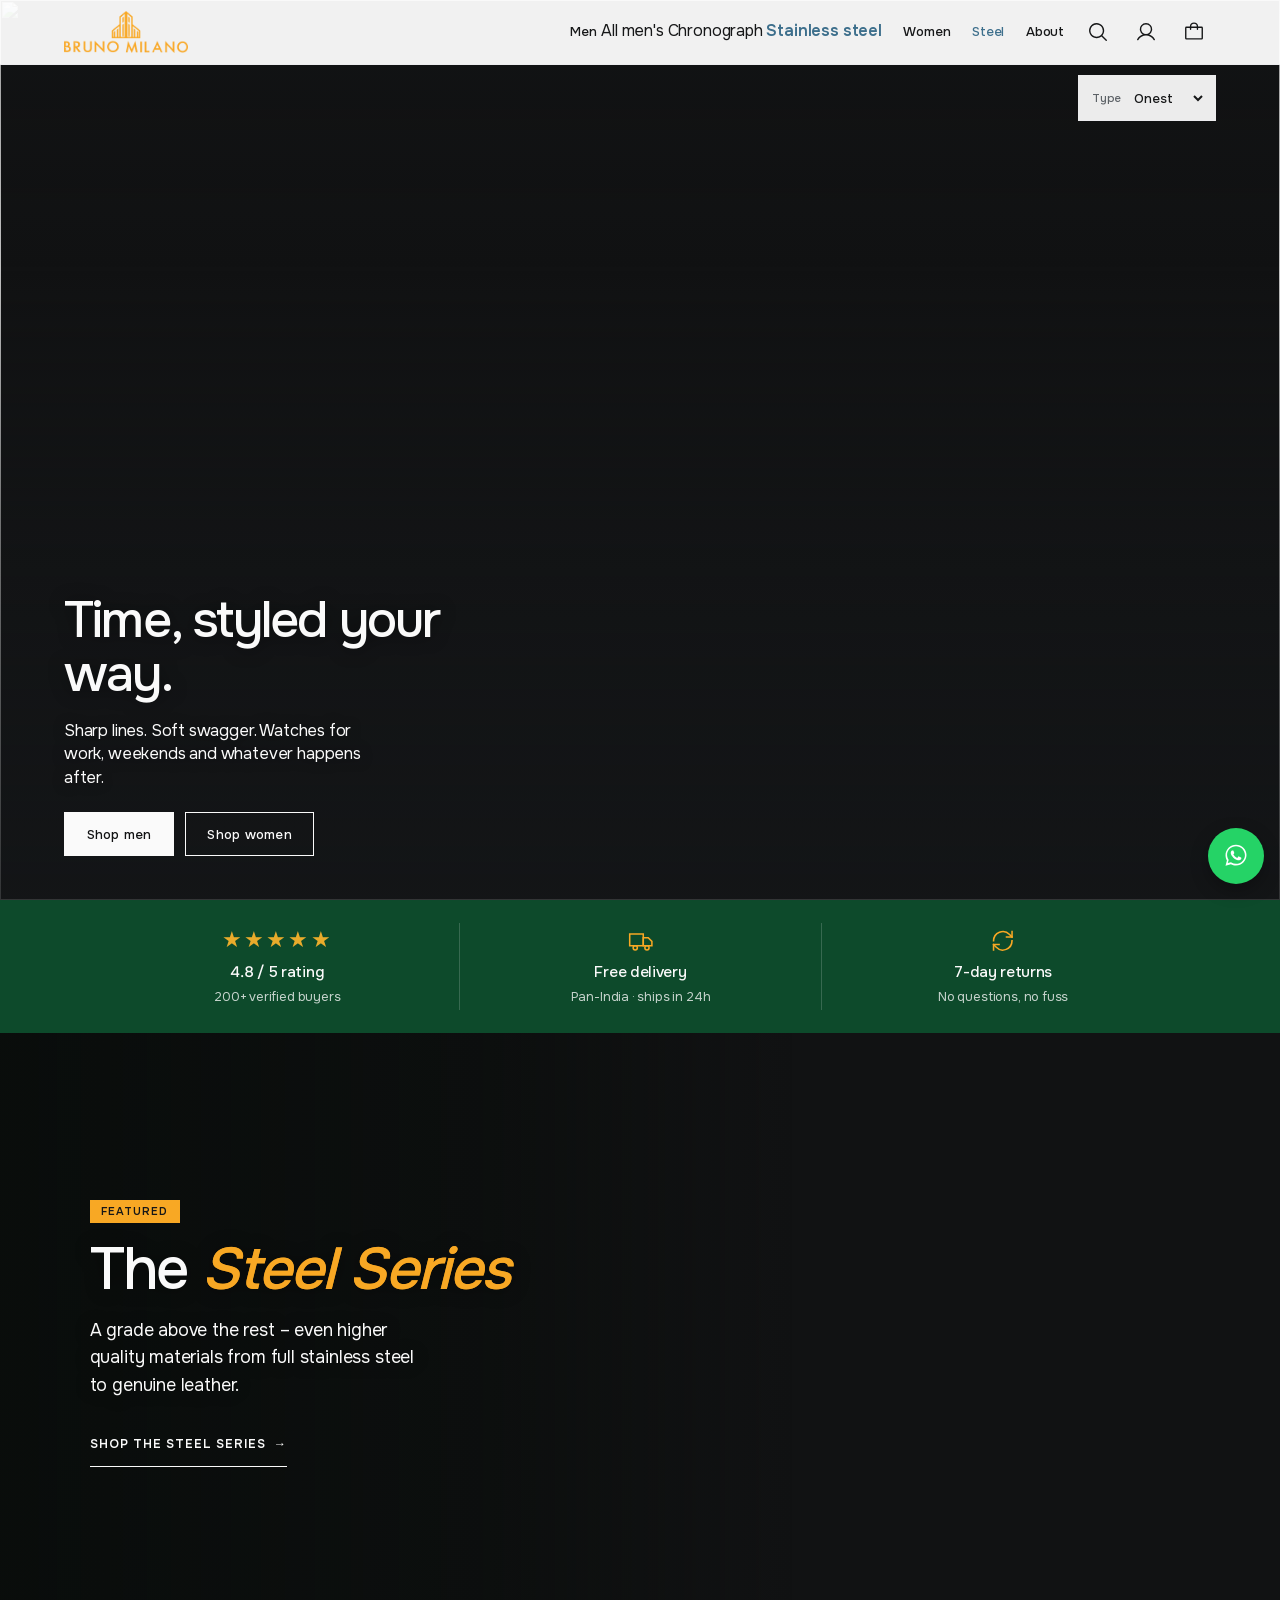
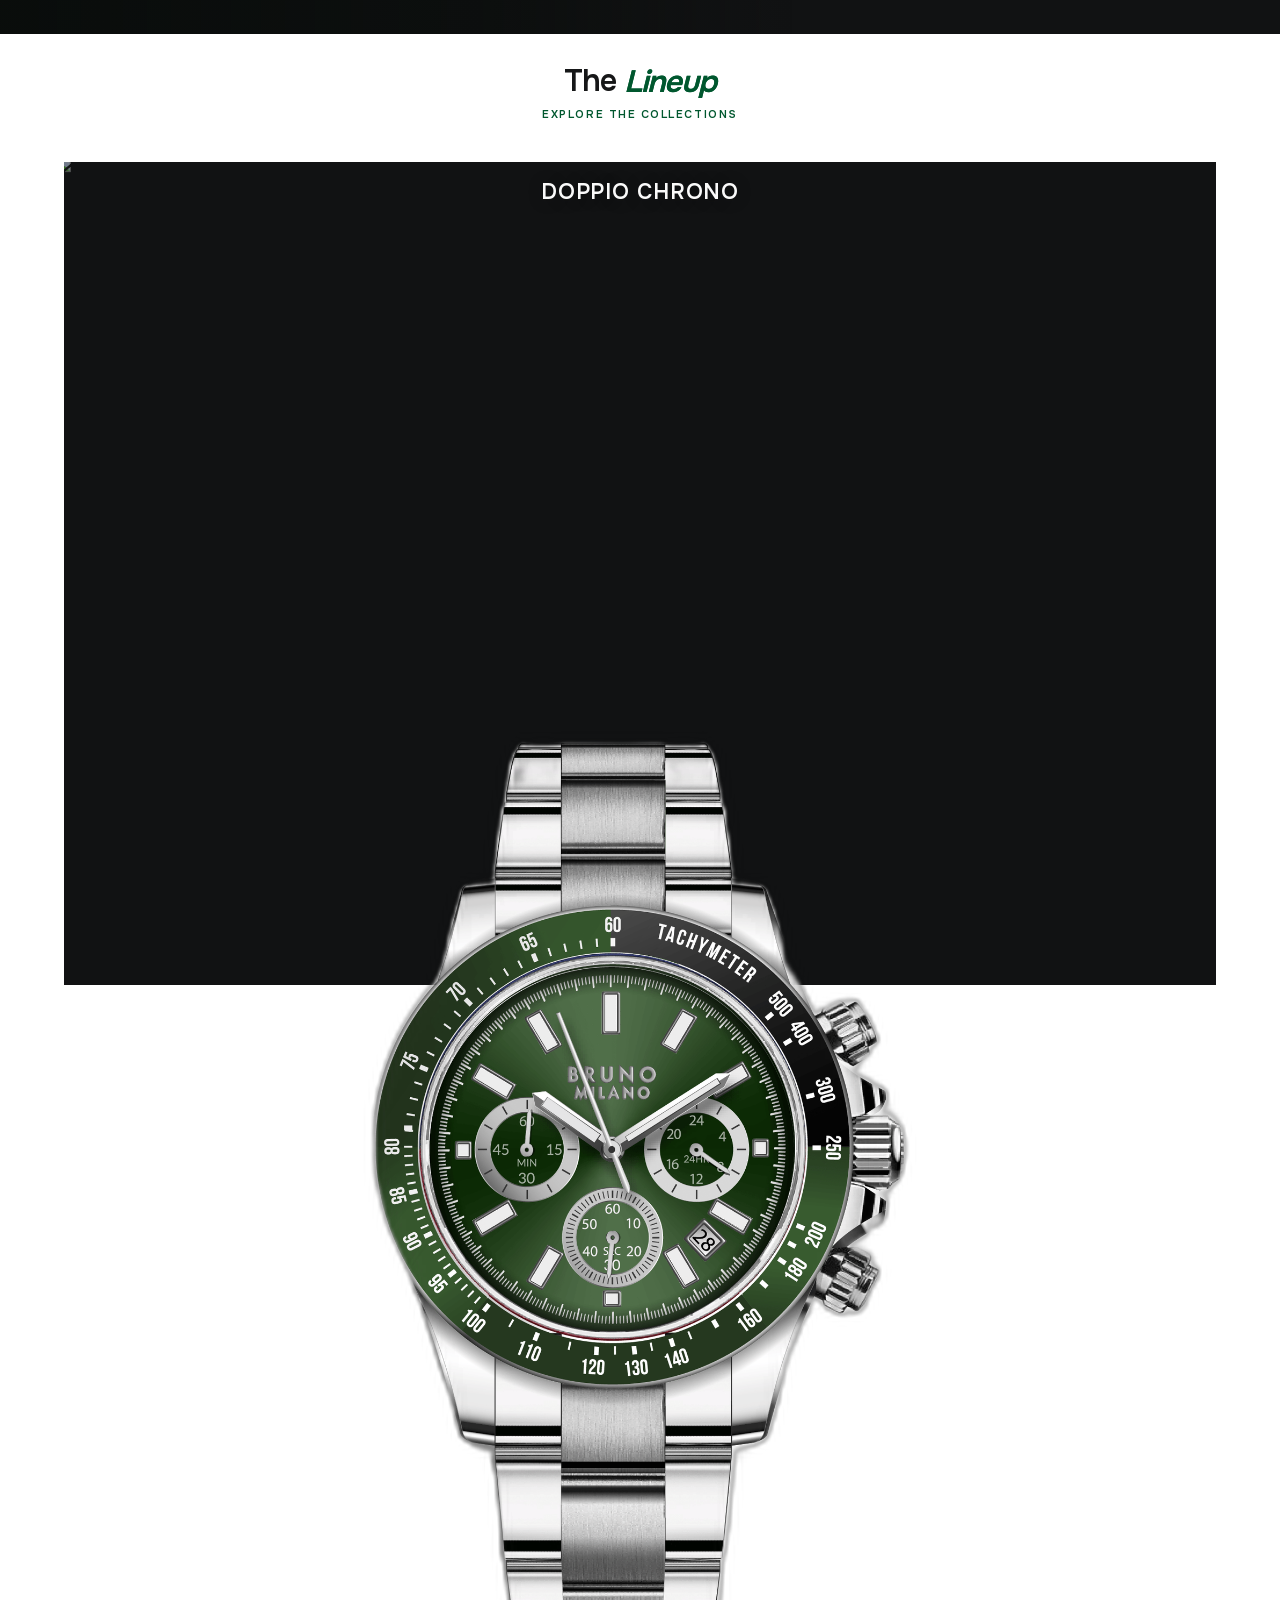
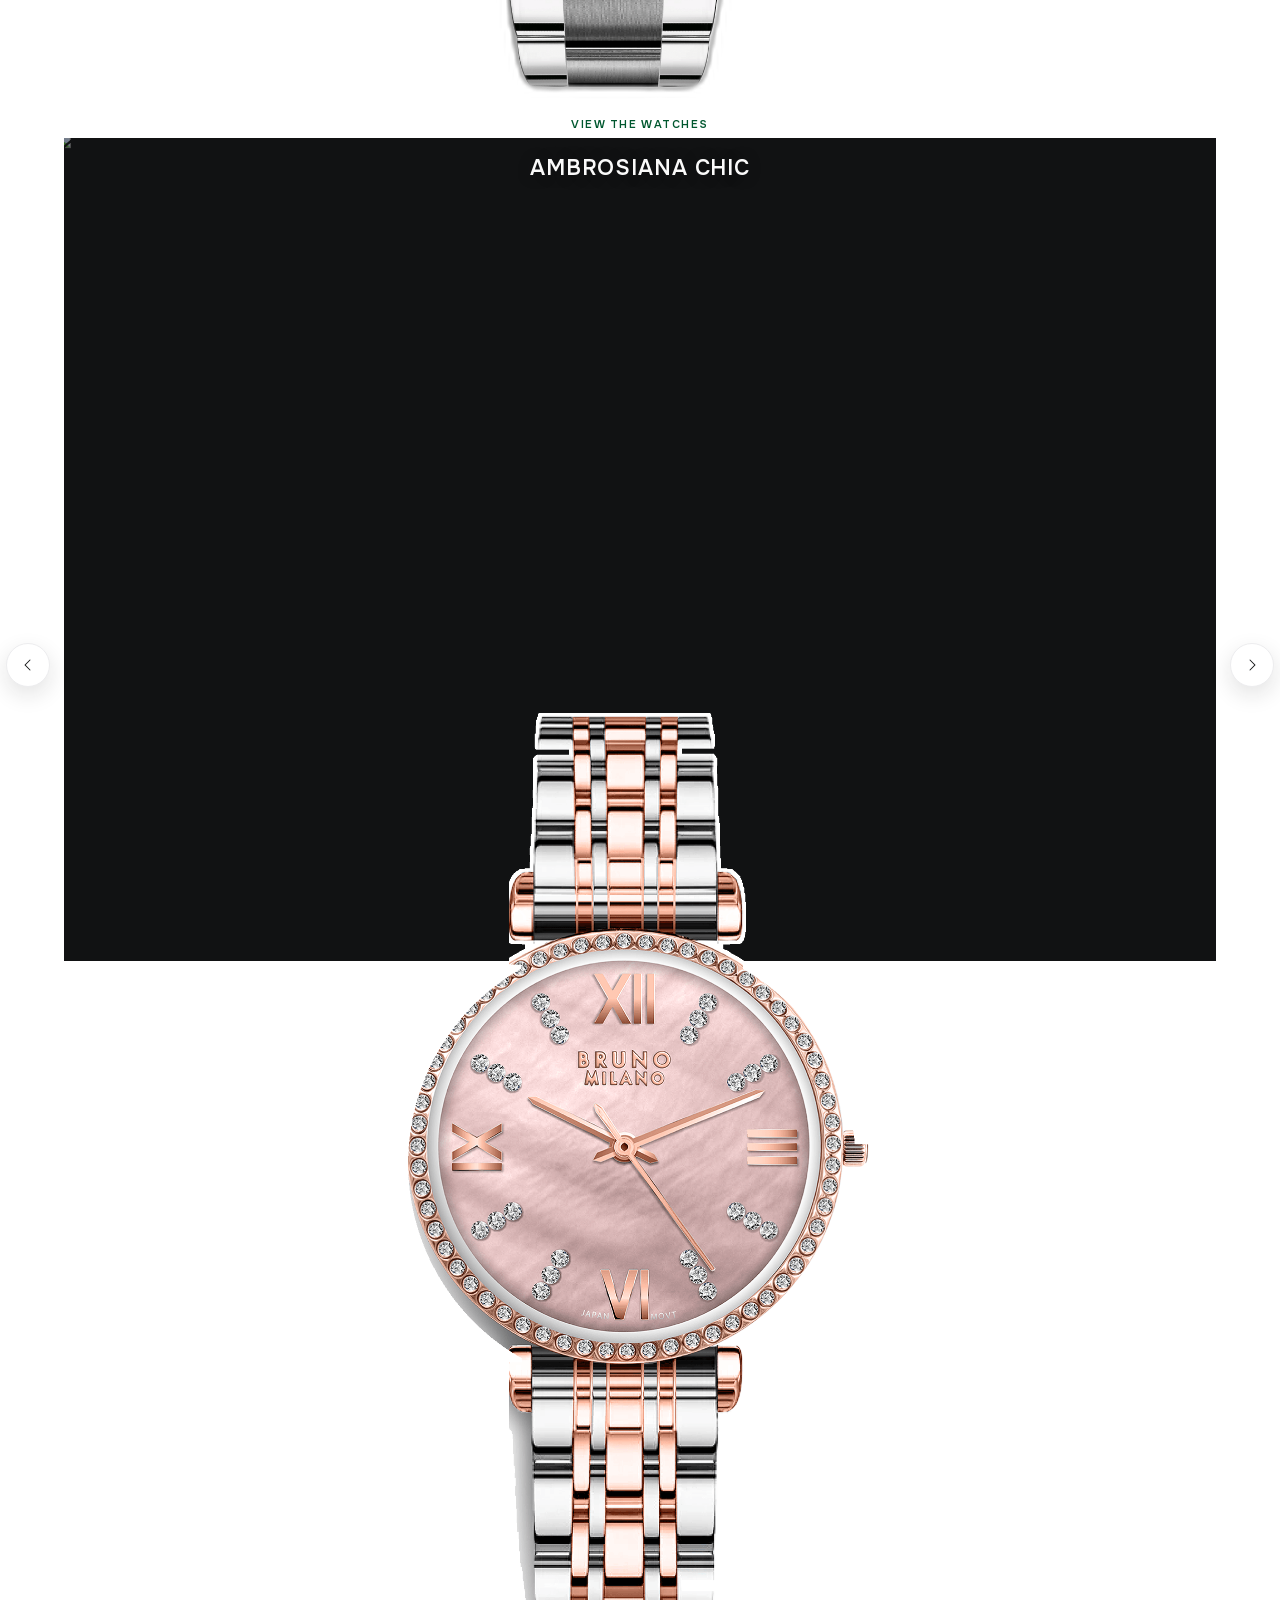
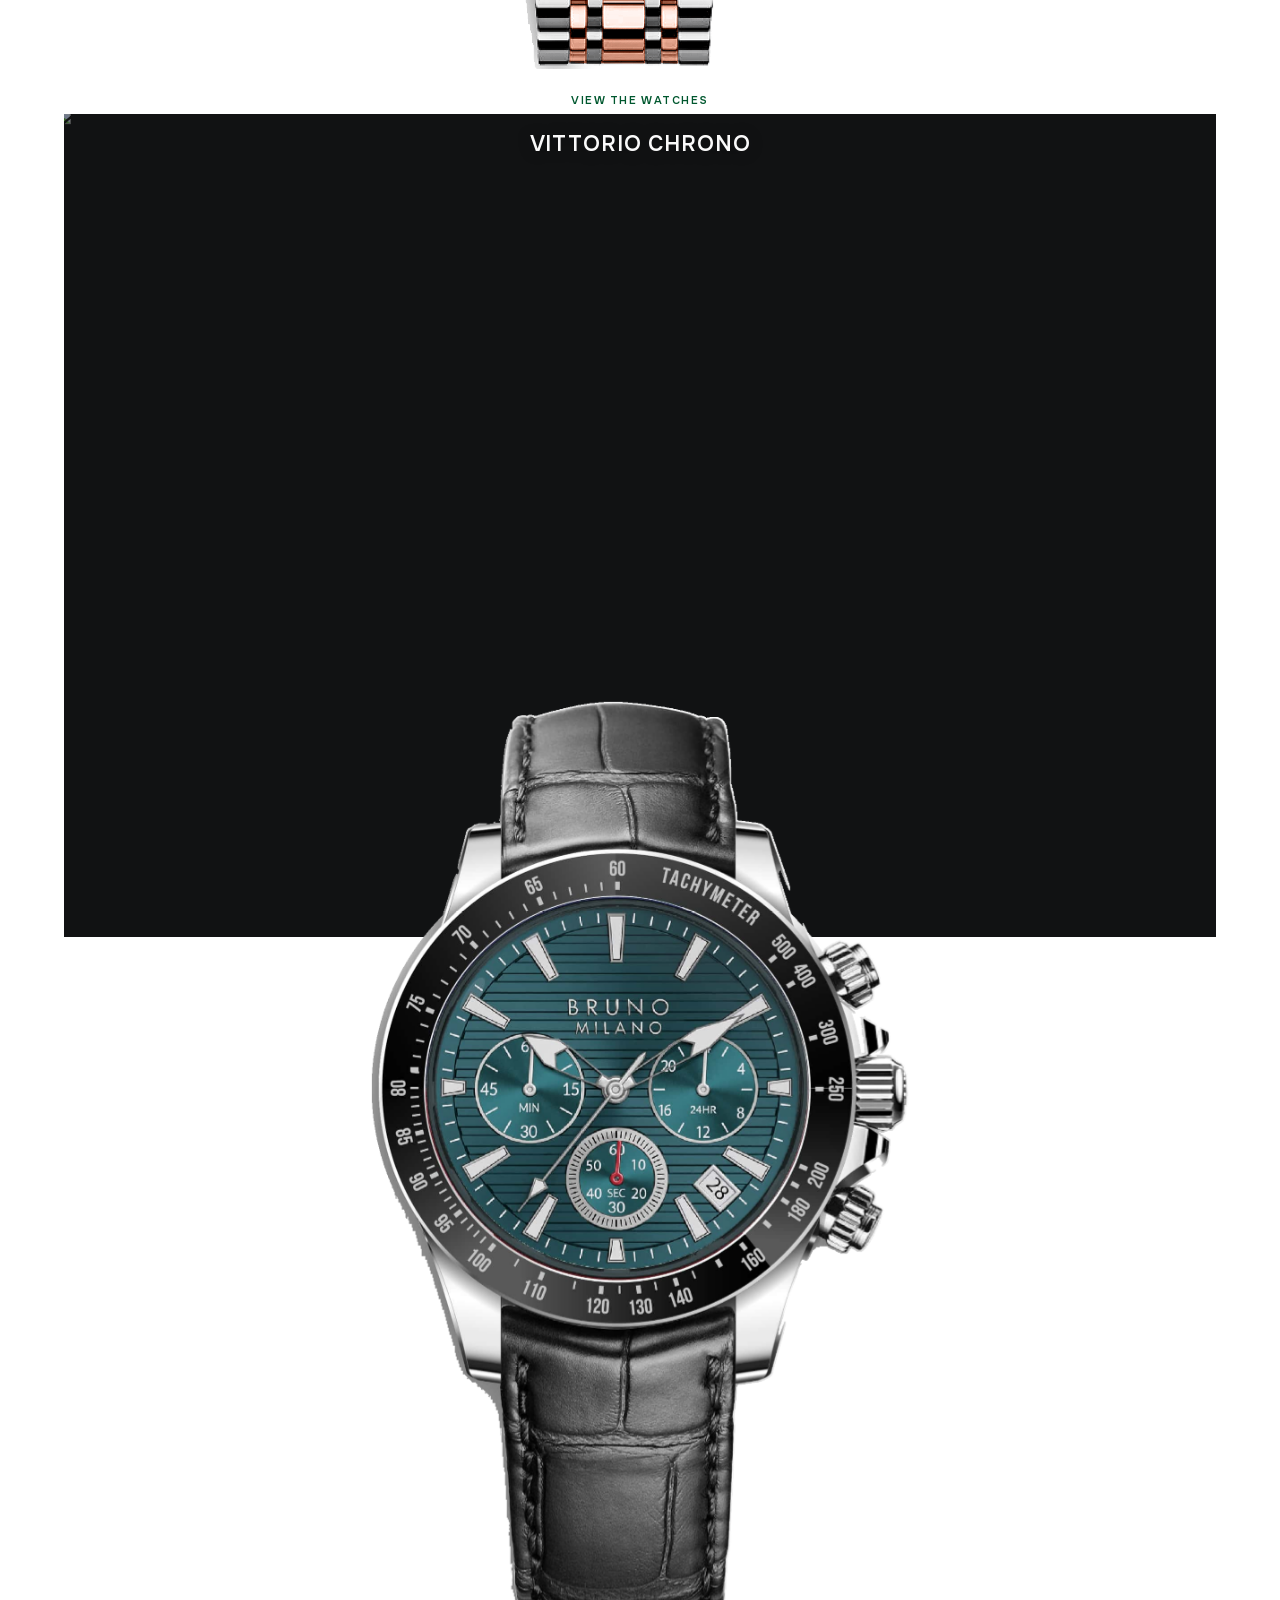
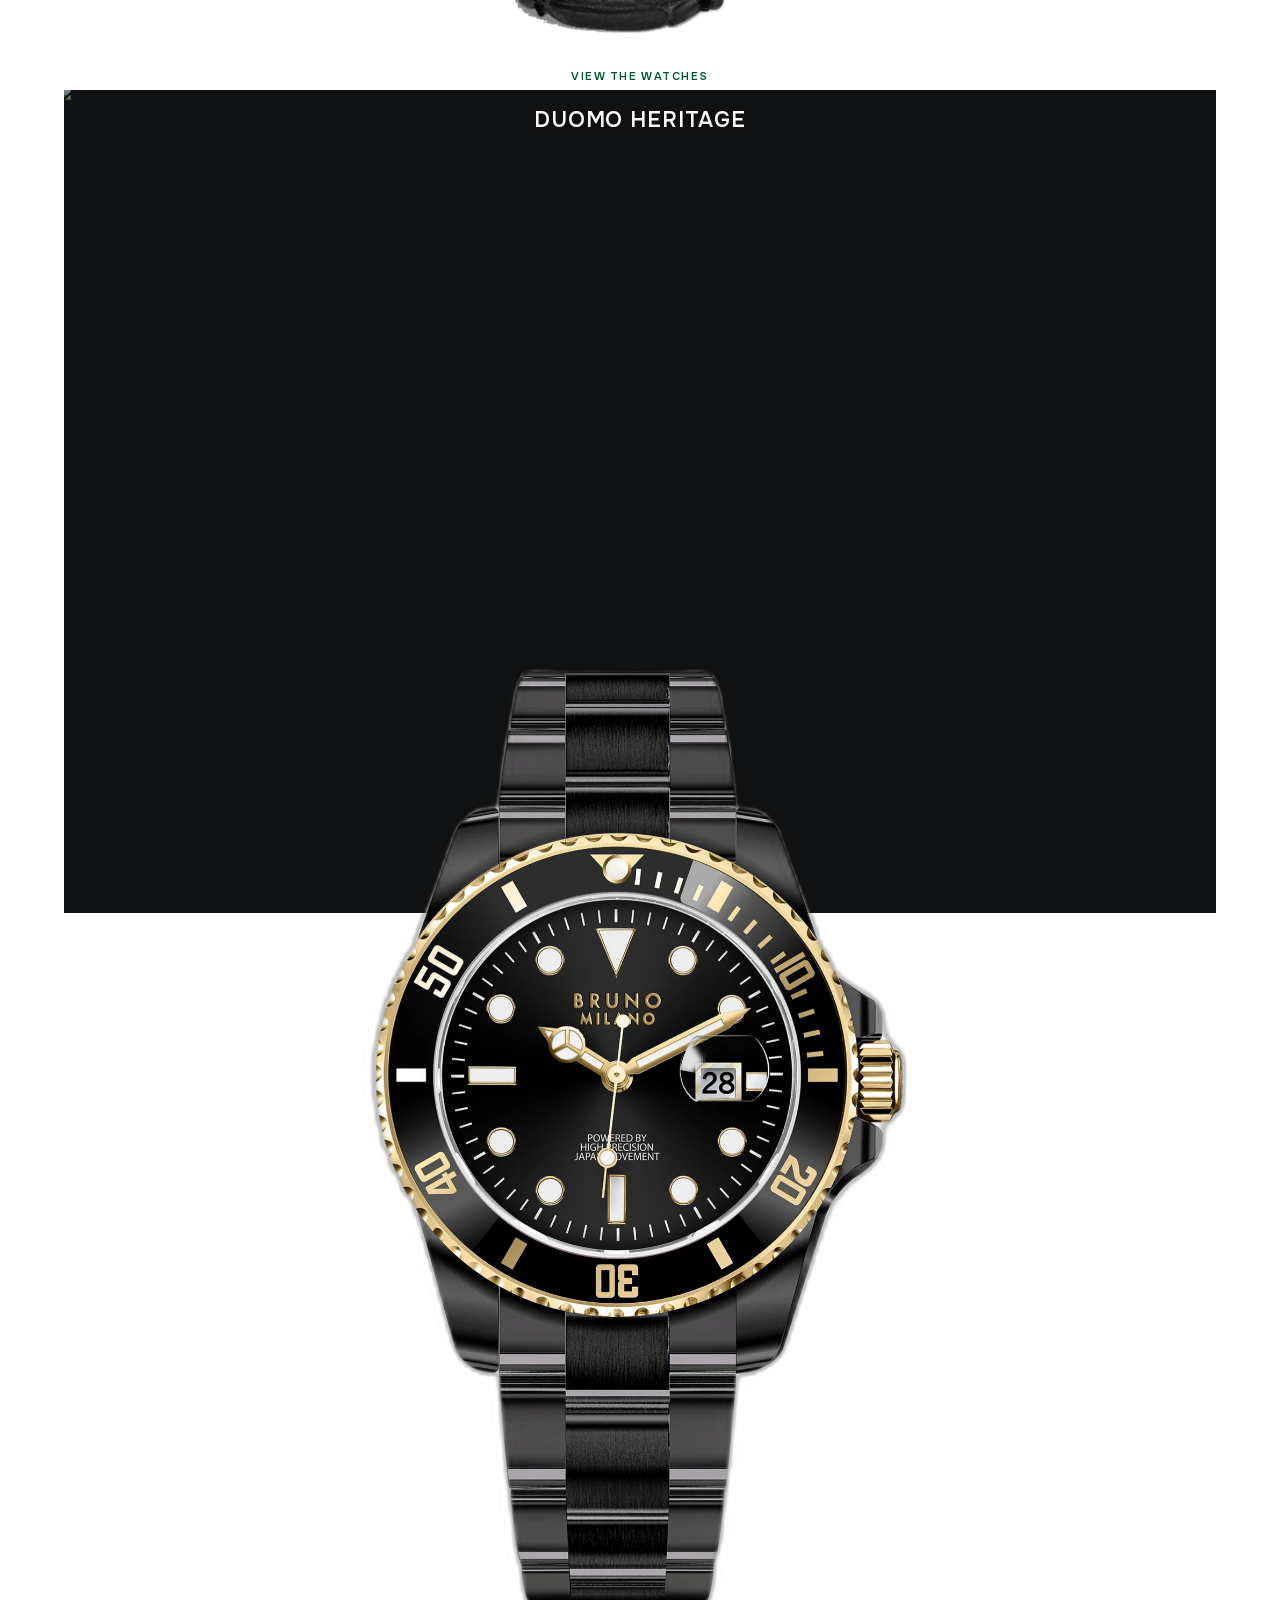
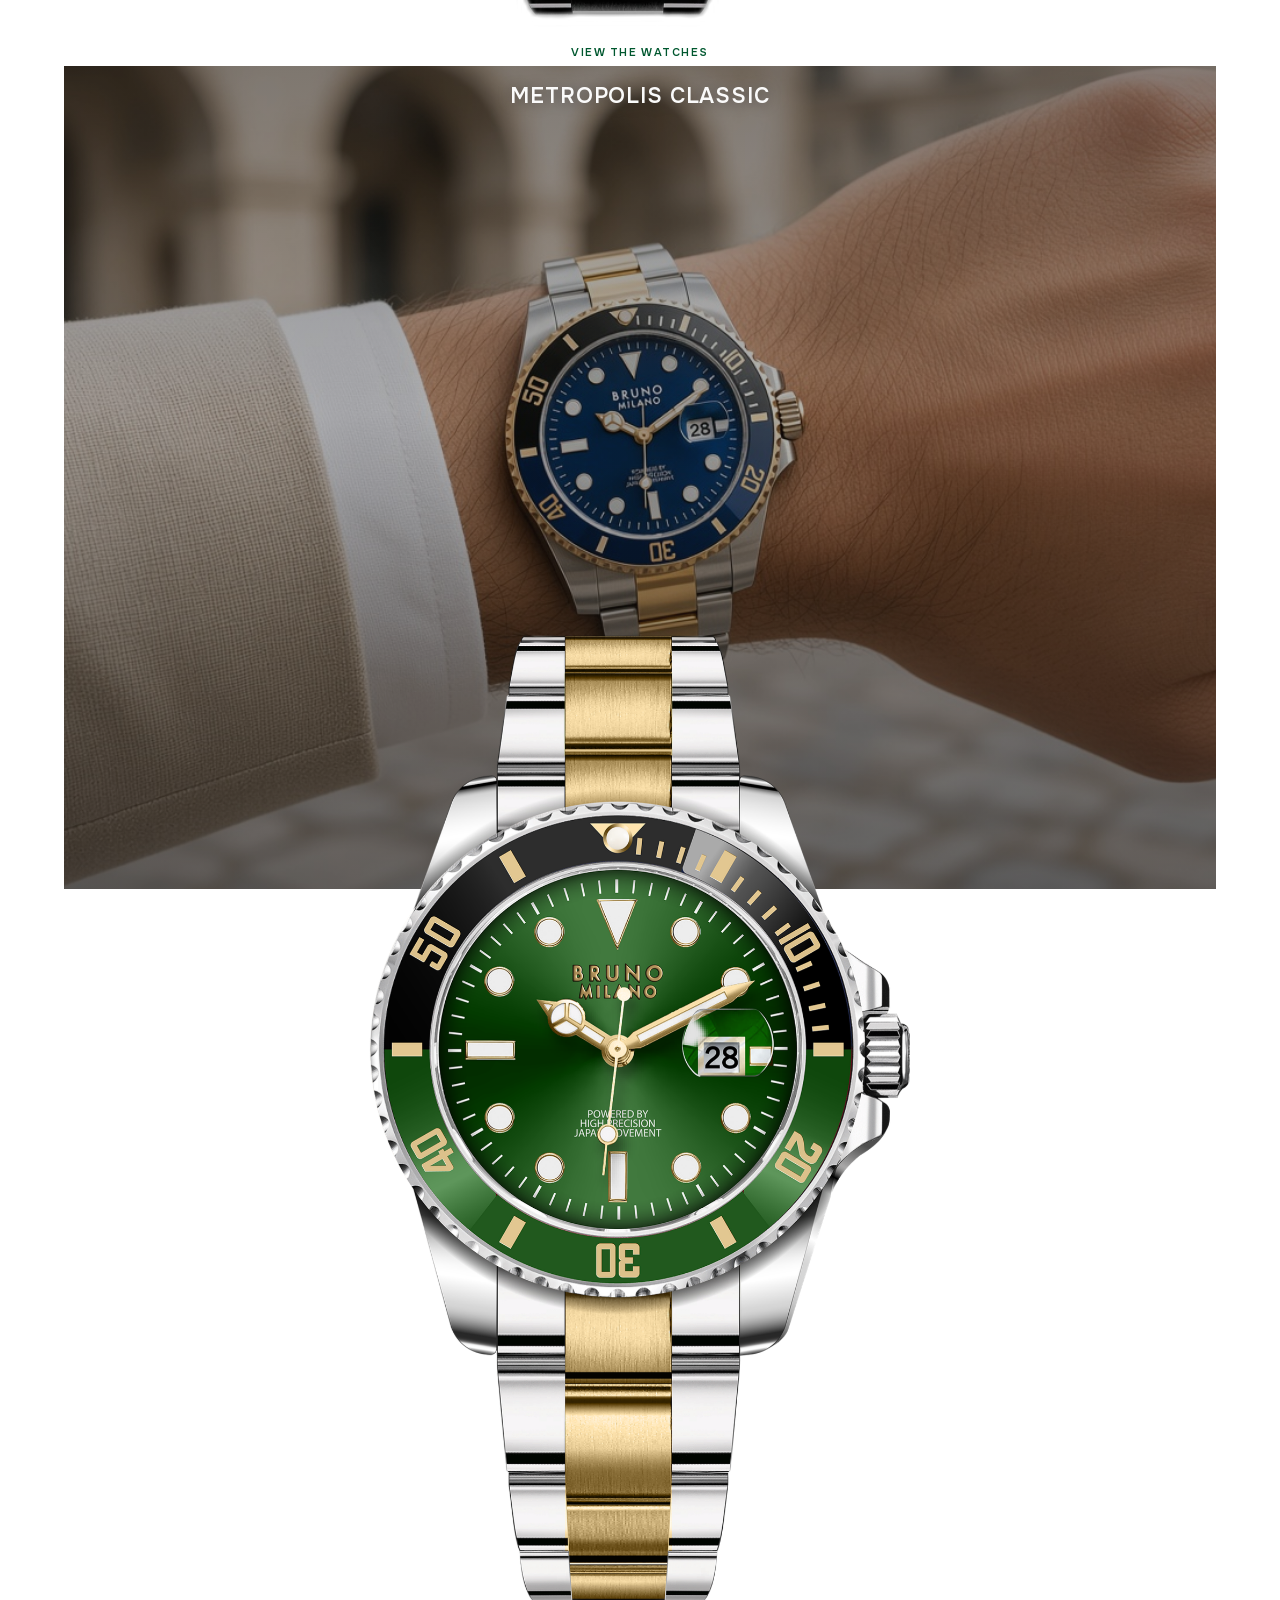
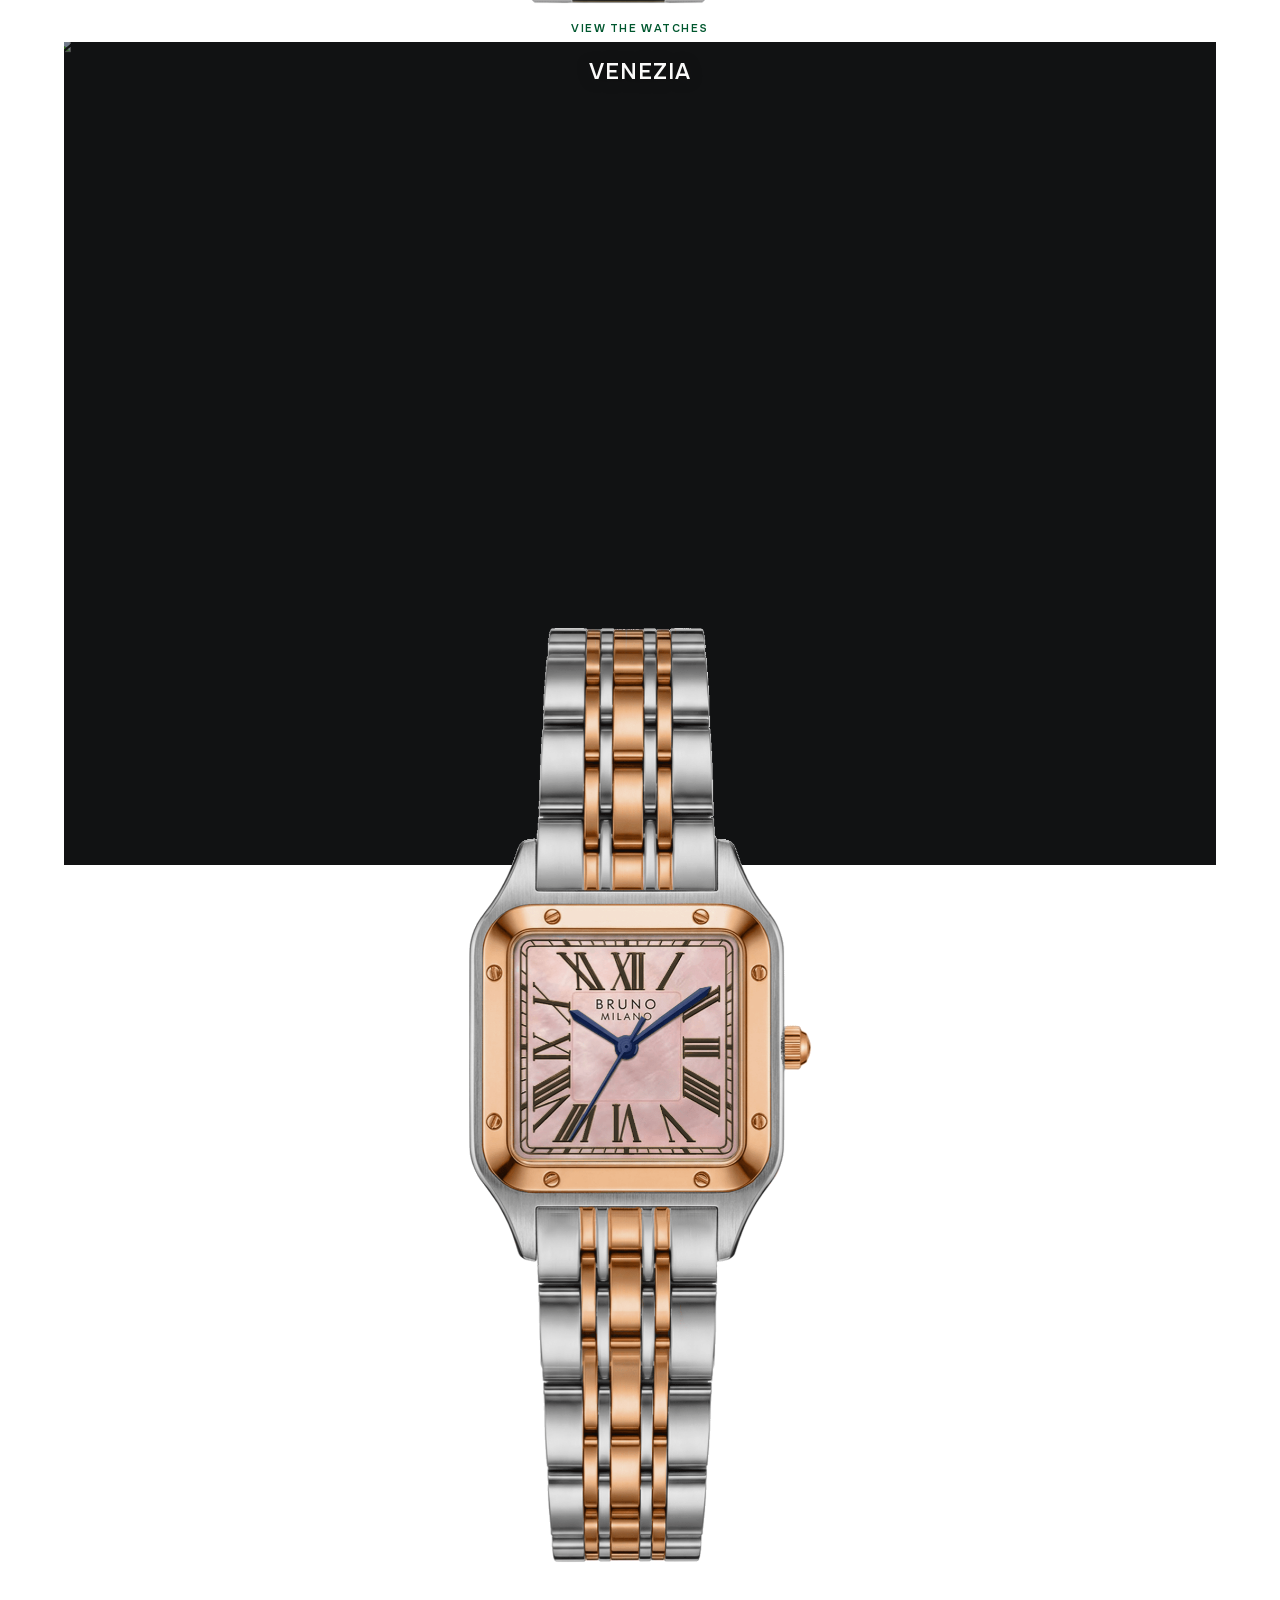
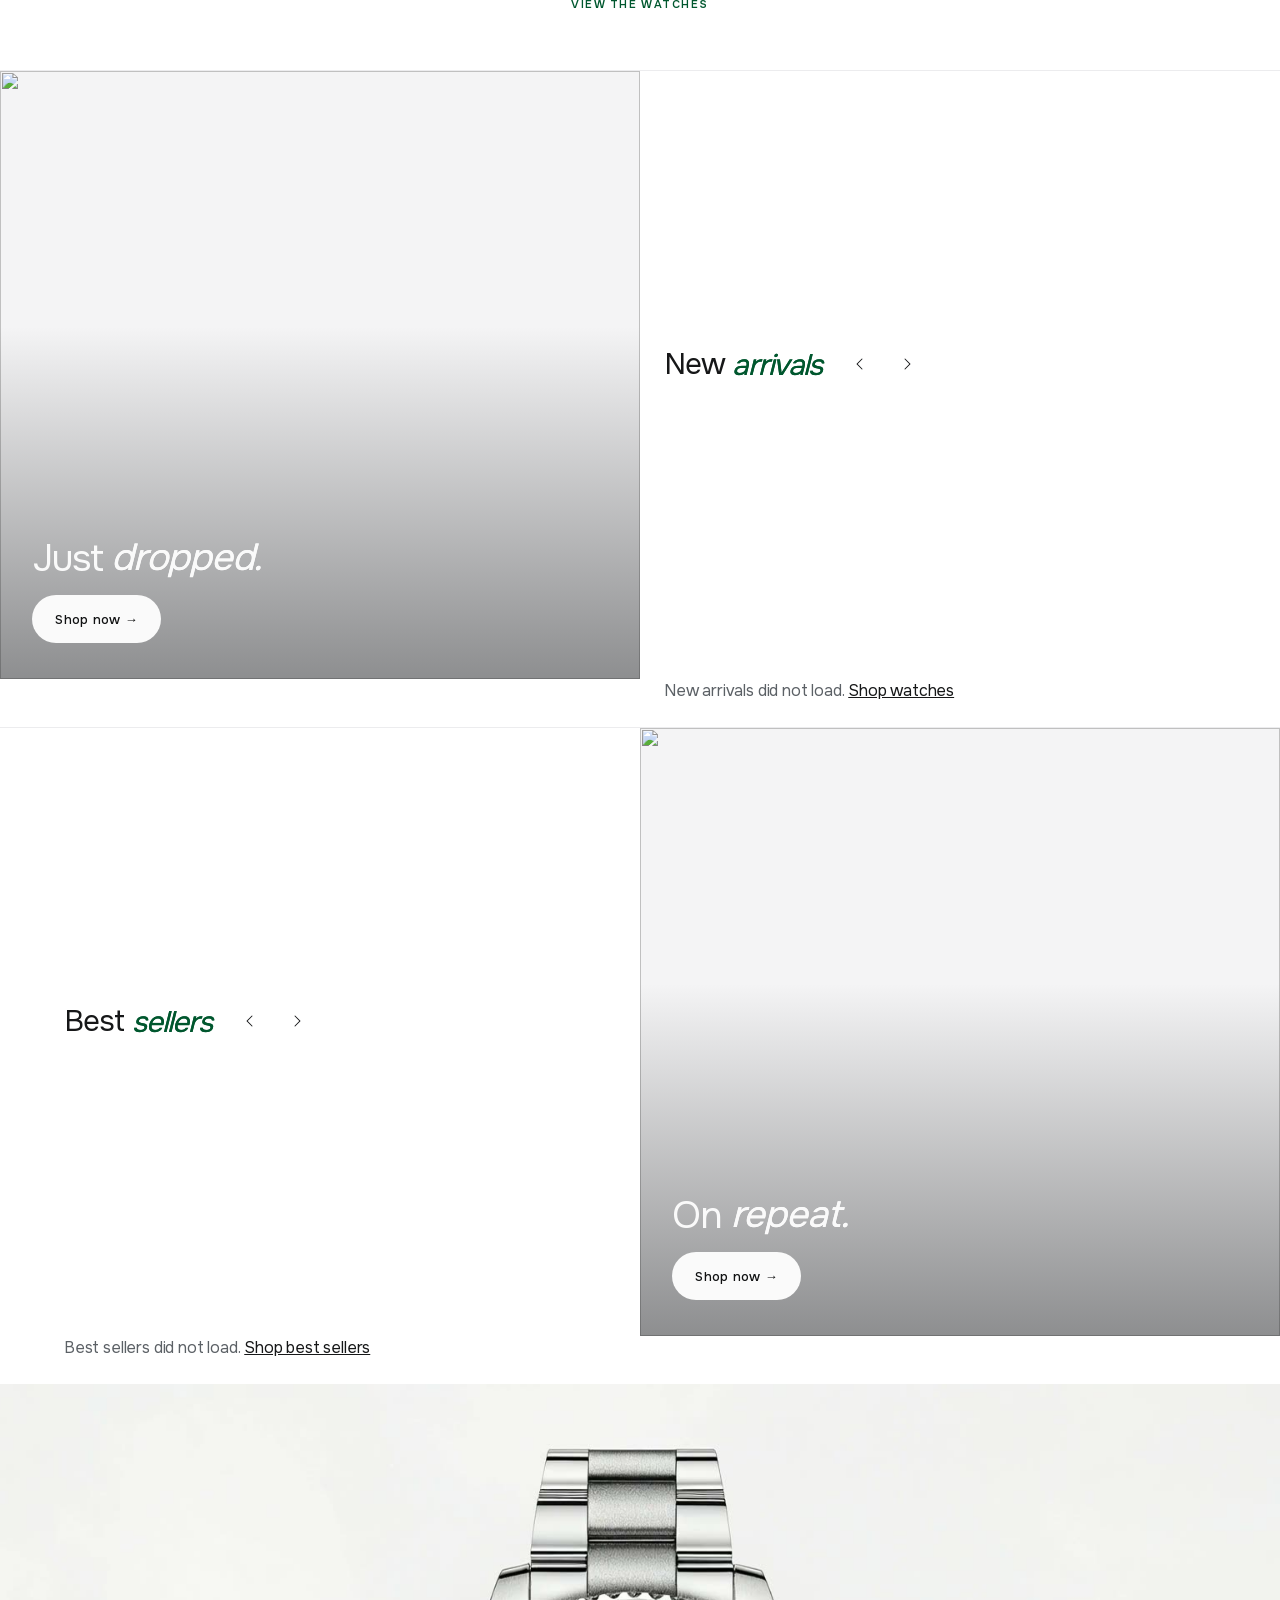
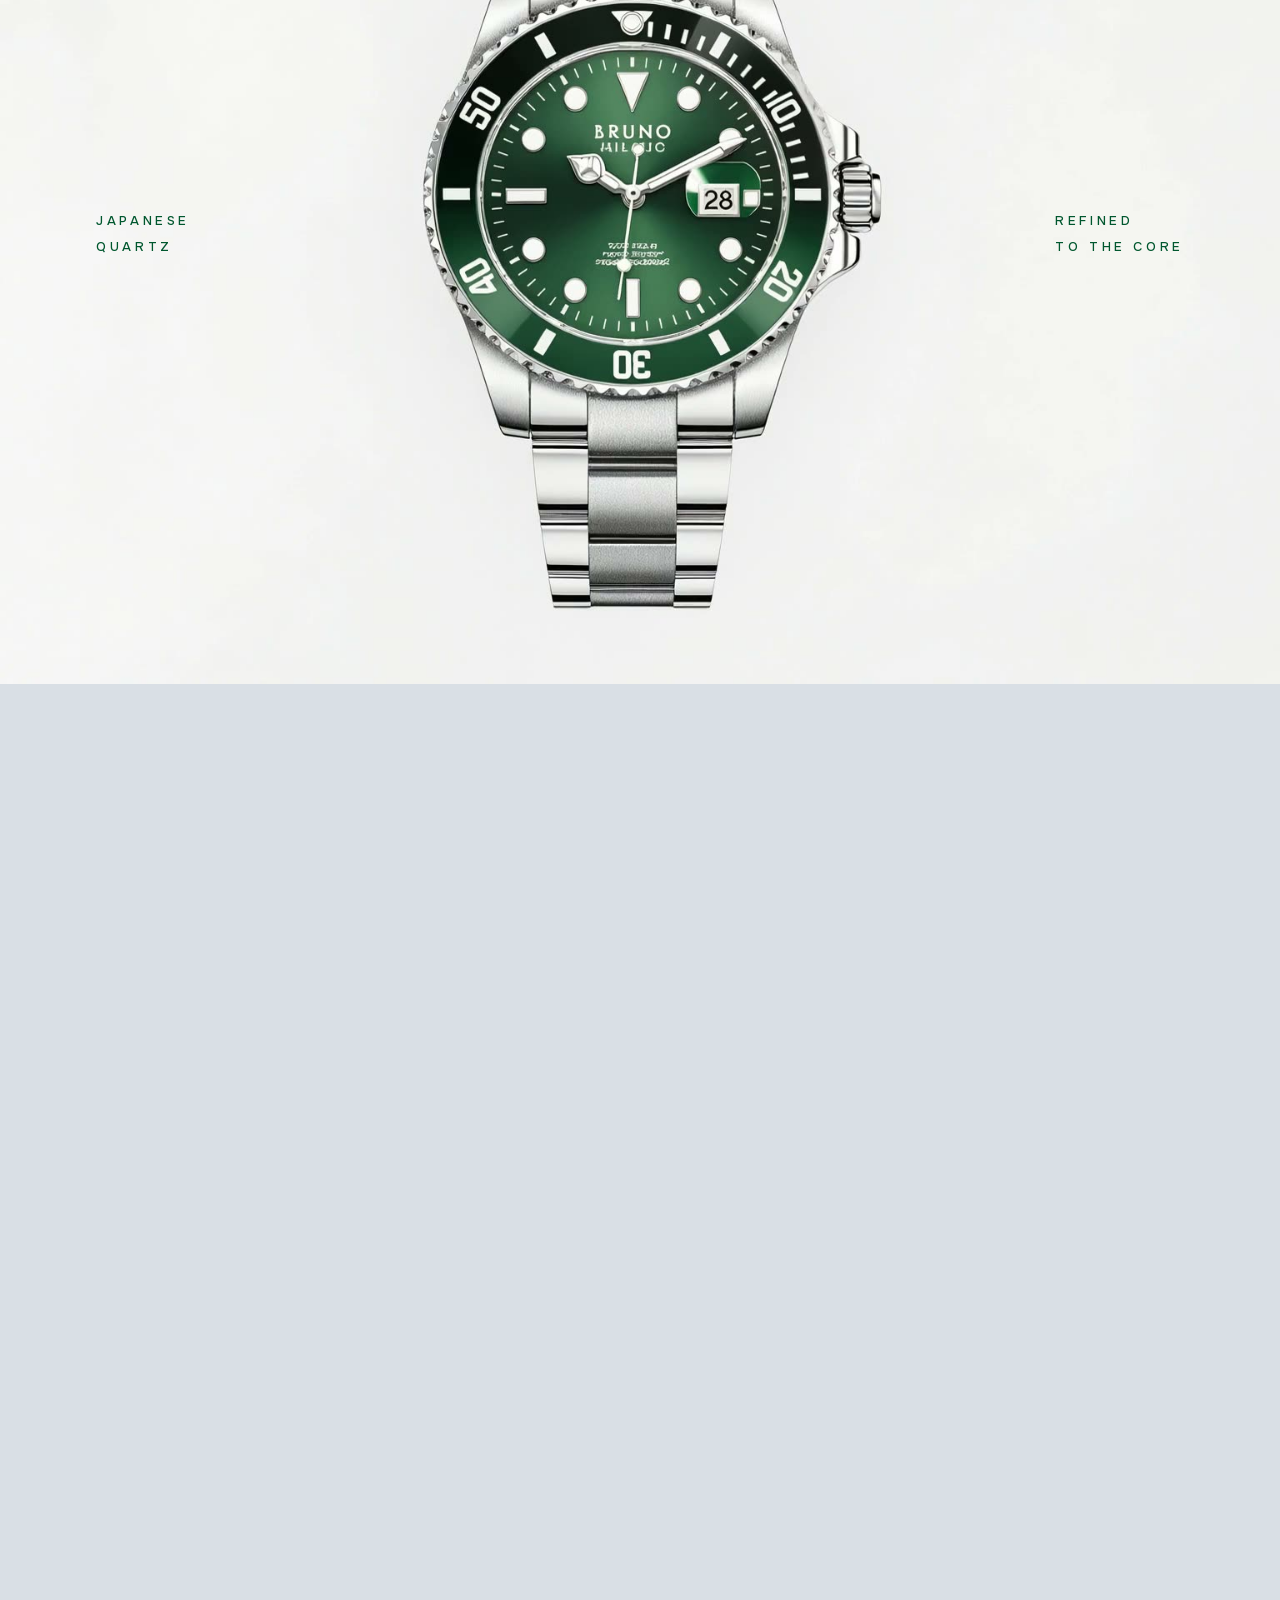
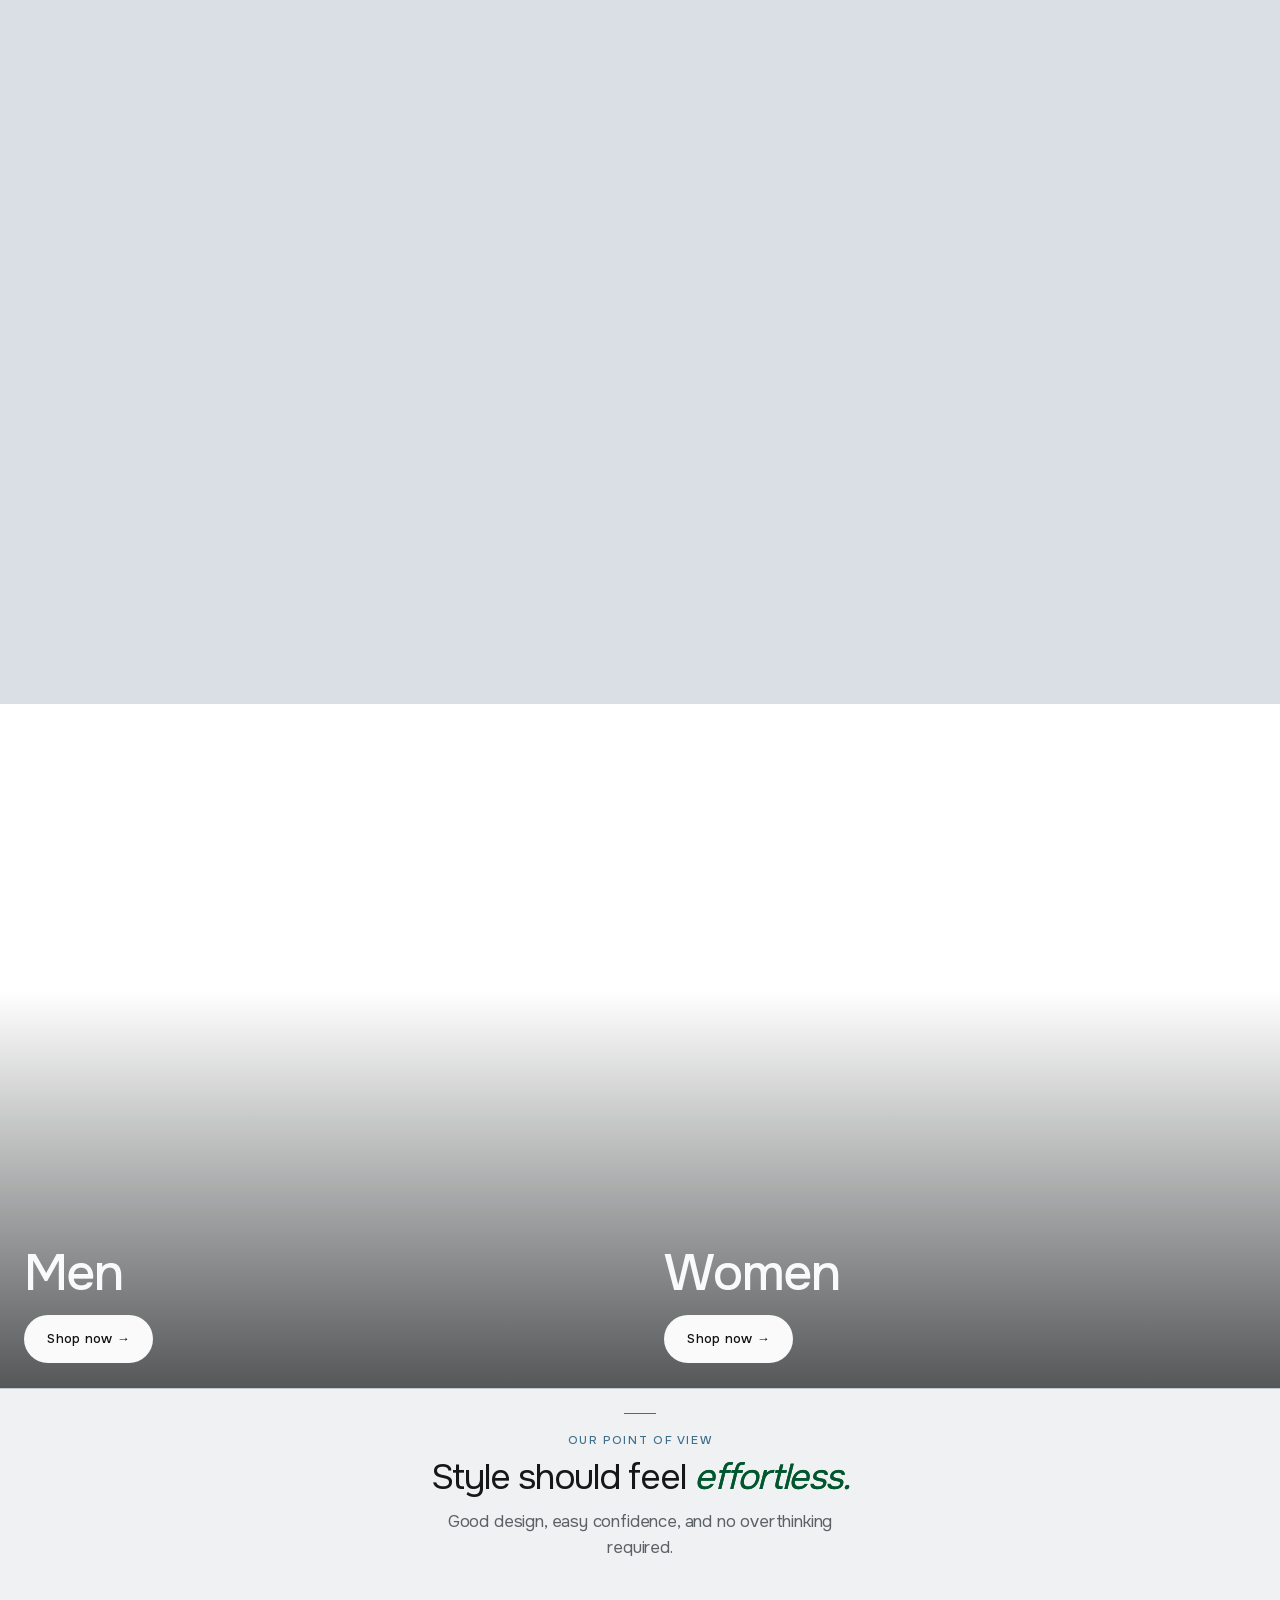
==== commit c8e2e6d1: "chng" ====
--- a/index.html
+++ b/index.html
@@ -37,7 +37,7 @@
       href="https://cdn.shopify.com/s/files/1/0888/8929/5134/files/simple-replace_in_output-1790747430833-fauc4.jpg?v=1790747433"
       media="(min-width: 768px)"
     />
-    <link rel="stylesheet" href="css/site.css?v=wa159" />
+    <link rel="stylesheet" href="css/site.css?v=wa163" />
   </head>
   <body>
     <a class="skip" href="#main">Skip to content</a>
@@ -504,8 +504,6 @@
         <a class="sequence-buy-btn" href="https://www.brunomilano.com/products/metropolis-classic-nero-verde">Buy now</a>
       </section>
 
-      <p class="split-lead">Made for the wrist, not the museum.</p>
-
       <section class="split" aria-label="Men and women">
         <a class="split-panel" href="https://www.brunomilano.com/collections/mens-watches">
           <picture>
@@ -539,88 +537,6 @@
         </div>
       </section>
 
-      <section class="edit" aria-labelledby="edit-title">
-        <div class="edit-head">
-          <p class="edit-kicker">The lifestyle edit</p>
-          <h2 id="edit-title">More faces.<br />More <em>attitude.</em></h2>
-          <div class="edit-intro">
-            <p>
-              Work, dinner, a wedding, a drive. Four looks from the edit, a different set each time you come back.
-            </p>
-            <a href="https://www.brunomilano.com/collections/best-sellers">Shop the edit</a>
-          </div>
-          <div class="edit-controls shelf-controls">
-            <button type="button" data-edit-prev aria-label="Previous looks">
-              <svg xmlns="http://www.w3.org/2000/svg" viewBox="0 0 256 256" fill="currentColor" aria-hidden="true">
-                <path d="M165.66,202.34a8,8,0,0,1-11.32,11.32l-80-80a8,8,0,0,1,0-11.32l80-80a8,8,0,0,1,11.32,11.32L91.31,128Z" />
-              </svg>
-            </button>
-            <button type="button" data-edit-next aria-label="Next looks">
-              <svg xmlns="http://www.w3.org/2000/svg" viewBox="0 0 256 256" fill="currentColor" aria-hidden="true">
-                <path d="M181.66,133.66l-80,80a8,8,0,0,1-11.32-11.32L164.69,128,90.34,53.66a8,8,0,0,1,11.32-11.32l80,80A8,8,0,0,1,181.66,133.66Z" />
-              </svg>
-            </button>
-          </div>
-        </div>
-        <div class="edit-grid" data-edit>
-          <a class="edit-card" href="https://www.brunomilano.com/products/verona-amore-leopardo">
-            <img
-              src="https://assets.gethelium.co/workspaces/8e1e09b2-cbed-4d3c-b595-0e0489afab3d/generative/ca3f6376-3e64-4da0-9fce-a2a2d2af808f/0-2135e514090b78e5ec19caf1092366cd88942f2e1b10949d7a382ef814f242cb.png"
-              alt="Woman at a concert wearing Verona Amore - Leopardo"
-              width="1024"
-              height="1024"
-              loading="lazy"
-              decoding="async"
-            />
-            <div class="edit-card-copy">
-              <span>The concert</span>
-              <strong>Lights up.</strong>
-            </div>
-          </a>
-          <a class="edit-card" href="https://www.brunomilano.com/products/radiante-heritage-blu">
-            <img
-              src="https://assets.gethelium.co/workspaces/8e1e09b2-cbed-4d3c-b595-0e0489afab3d/generative/3ab7710a-685a-4ec4-9e92-43c5c407b089/0-a505c8474bf24d6340c9d70532589f380b1c7b5bd017174469750f5dbf69a83c.png"
-              alt="Man at a wedding wearing Radiante Heritage - Blu"
-              width="1024"
-              height="1024"
-              loading="lazy"
-              decoding="async"
-            />
-            <div class="edit-card-copy">
-              <span>The wedding</span>
-              <strong>Before the vows.</strong>
-            </div>
-          </a>
-          <a class="edit-card" href="https://www.brunomilano.com/products/lombardy-luxe-rosa-teal">
-            <img
-              src="https://assets.gethelium.co/workspaces/8e1e09b2-cbed-4d3c-b595-0e0489afab3d/generative/b4f9c947-ed6c-4a7c-8073-333958bdd163/0-a0ceb0f0b3dbe00ae3199bdcac05af757333e4482dc4872bee176e16220e596a.png"
-              alt="Woman at dinner wearing Lombardy Luxe - Rosa Teal"
-              width="1024"
-              height="1024"
-              loading="lazy"
-              decoding="async"
-            />
-            <div class="edit-card-copy">
-              <span>Dinner</span>
-              <strong>Held at the table.</strong>
-            </div>
-          </a>
-          <a class="edit-card" href="https://www.brunomilano.com/products/sportiva-classic-blu">
-            <img
-              src="https://assets.gethelium.co/workspaces/8e1e09b2-cbed-4d3c-b595-0e0489afab3d/generative/84b3cbbe-fd88-4ca1-99e3-6b6ed973c1a5/0-814abc565b651120dd3c585fec7a2ac7921aea48cd662b28794b095fcc659afc.png"
-              alt="Man on a weekend drive wearing Sportiva Classic - Blu"
-              width="1024"
-              height="1024"
-              loading="lazy"
-              decoding="async"
-            />
-            <div class="edit-card-copy">
-              <span>The drive</span>
-              <strong>Window down.</strong>
-            </div>
-          </a>
-        </div>
-      </section>
 
       <section class="house" aria-labelledby="house-title">
         <div class="house-founders">
@@ -857,7 +773,8 @@
       <section class="direct" aria-labelledby="direct-title">
         <div class="direct-panel">
           <p class="direct-badge">Only at Bruno Milano</p>
-          <h2 id="direct-title">Shop the brand, <em>direct.</em></h2>
+          <h2 id="direct-title">Why buy <em>direct?</em></h2>
+          <p class="direct-sub">Exclusively when you buy direct.</p>
           <ul>
             <li>
               <a href="https://www.brunomilano.com/collections/all">
@@ -1018,6 +935,6 @@
       <svg xmlns="http://www.w3.org/2000/svg" width="28" height="28" viewBox="0 0 32 32" fill="currentColor" aria-hidden="true"><path d="M16 3C9.4 3 4 8.4 4 15c0 2.1.6 4.2 1.6 6L4 27l6.2-1.6c1.7 1 3.7 1.5 5.8 1.5 6.6 0 12-5.4 12-12S22.6 3 16 3zm0 21.8c-1.9 0-3.7-.5-5.3-1.5l-.4-.2-3.7 1 1-3.6-.2-.4c-1-1.6-1.6-3.5-1.6-5.5C5.8 9.5 10.4 4.9 16 4.9S26.2 9.5 26.2 15 21.6 24.8 16 24.8zm5.6-7.3c-.3-.2-1.8-.9-2.1-1-.3-.1-.5-.2-.7.2-.2.3-.8 1-.9 1.2-.2.2-.3.2-.6.1-.3-.2-1.3-.5-2.5-1.5-.9-.8-1.5-1.8-1.7-2.1-.2-.3 0-.5.1-.6l.5-.5c.1-.2.2-.3.3-.5.1-.2 0-.4 0-.5l-.9-2.2c-.2-.6-.5-.5-.7-.5h-.6c-.2 0-.5.1-.8.4-.3.3-1 1-1 2.5s1.1 2.9 1.2 3.1c.2.2 2.1 3.3 5.1 4.6.7.3 1.3.5 1.7.6.7.2 1.4.2 1.9.1.6-.1 1.8-.7 2-1.4.3-.7.3-1.3.2-1.4-.1-.1-.3-.2-.6-.4z"></path></svg>
     </a>
 
-    <script src="js/site.js?v=wa61" defer></script>
+    <script src="js/site.js?v=wa63" defer></script>
   </body>
 </html>
--- a/css/site.css
+++ b/css/site.css
@@ -5104,3 +5104,208 @@
     min-height: clamp(30rem, 47vw, 50rem);
   }
 }
+
+/* ---- Edits from the Helium review (24 Nov) ---- */
+
+/* The logo's own gold, used for the accents added in this round. */
+:root {
+  --logo-gold: #f8a824;
+}
+
+/* Tighter vertical rhythm: the page was running long. */
+:root {
+  --section: 2rem;
+}
+
+@media (min-width: 768px) {
+  :root {
+    --section: 3.25rem;
+  }
+}
+
+.highlights {
+  padding-top: 1.75rem;
+}
+
+.view {
+  padding-top: 1.5rem;
+}
+
+/* The reels strip kept a 9:16 box on desktop and left a big gap under the tiles. */
+wa-carousel.reels-strip::part(scroll-container) {
+  aspect-ratio: auto;
+  height: auto;
+}
+
+/* More gold, as accents taken from the logo. */
+.series-tag {
+  background: var(--logo-gold);
+  color: var(--ink);
+}
+
+.series h2 em {
+  color: var(--logo-gold);
+}
+
+.promises svg {
+  color: var(--logo-gold);
+}
+
+/* Product cards: browsable images, second image on hover. */
+.sku-media {
+  position: relative;
+  aspect-ratio: 1;
+  overflow: hidden;
+}
+
+.sku-rail .sku .sku-media img {
+  position: absolute;
+  inset: 0;
+  width: 100%;
+  height: 100%;
+  max-height: none;
+  opacity: 0;
+  transition: opacity 0.35s ease;
+}
+
+.sku-rail .sku .sku-media img.is-active {
+  opacity: 1;
+}
+
+.sku-nav {
+  position: absolute;
+  top: 50%;
+  z-index: 2;
+  display: grid;
+  place-items: center;
+  width: 2.25rem;
+  height: 2.25rem;
+  margin-top: -1.125rem;
+  padding: 0;
+  border: 1px solid var(--line);
+  border-radius: 50%;
+  background: rgb(255 255 255 / 0.92);
+  color: var(--ink);
+  cursor: pointer;
+  opacity: 0;
+  transition: opacity 0.2s ease;
+}
+
+.sku-nav svg {
+  width: 0.95rem;
+  height: 0.95rem;
+}
+
+.sku-nav-prev {
+  left: 0.35rem;
+}
+
+.sku-nav-next {
+  right: 0.35rem;
+}
+
+.sku-media:hover .sku-nav,
+.sku-nav:focus-visible {
+  opacity: 1;
+}
+
+@media (hover: none), (pointer: coarse) {
+  .sku-nav {
+    opacity: 1;
+    width: 2rem;
+    height: 2rem;
+    margin-top: -1rem;
+  }
+}
+
+.sku-dots {
+  position: absolute;
+  left: 0;
+  right: 0;
+  bottom: 0.4rem;
+  z-index: 2;
+  display: flex;
+  justify-content: center;
+  gap: 0.35rem;
+  pointer-events: none;
+}
+
+.sku-dots i {
+  display: block;
+  width: 0.4rem;
+  height: 0.4rem;
+  border-radius: 50%;
+  background: color-mix(in srgb, var(--ink) 22%, transparent);
+}
+
+.sku-dots i.is-on {
+  background: var(--logo-gold);
+}
+
+/* "Why buy direct?": square box like the rest of the page, no icons. */
+.direct-panel {
+  max-width: none;
+  padding: 2.25rem 1.25rem 2rem;
+  background: var(--mist);
+  border: 0;
+  border-radius: 0;
+}
+
+.direct h2 {
+  margin: 0;
+}
+
+.direct h2 em {
+  color: var(--dial);
+}
+
+.direct-sub {
+  margin: 0.6rem 0 1.75rem;
+  color: var(--mute);
+  font-size: 1rem;
+}
+
+.direct ul {
+  gap: 0.75rem;
+}
+
+.direct li {
+  border-top: 2px solid var(--logo-gold);
+  background: var(--paper);
+}
+
+.direct a {
+  align-content: center;
+  min-height: 4.25rem;
+  padding: 0.9rem 0.75rem;
+}
+
+.direct strong {
+  max-width: none;
+  font-size: 0.95rem;
+}
+
+@media (min-width: 768px) {
+  .direct ul {
+    grid-template-columns: repeat(4, minmax(0, 1fr));
+    gap: 1rem;
+  }
+
+  .direct-panel {
+    padding: 2.75rem 2.5rem 2.5rem;
+  }
+}
+
+/* "Why buy direct?": illustrations are back above each point. */
+.direct a {
+  min-height: 0;
+  padding: 1.1rem 0.75rem 1rem;
+}
+
+.direct img {
+  width: min(100%, 8rem);
+}
+
+.direct h2 {
+  margin: 1rem 0 0;
+}
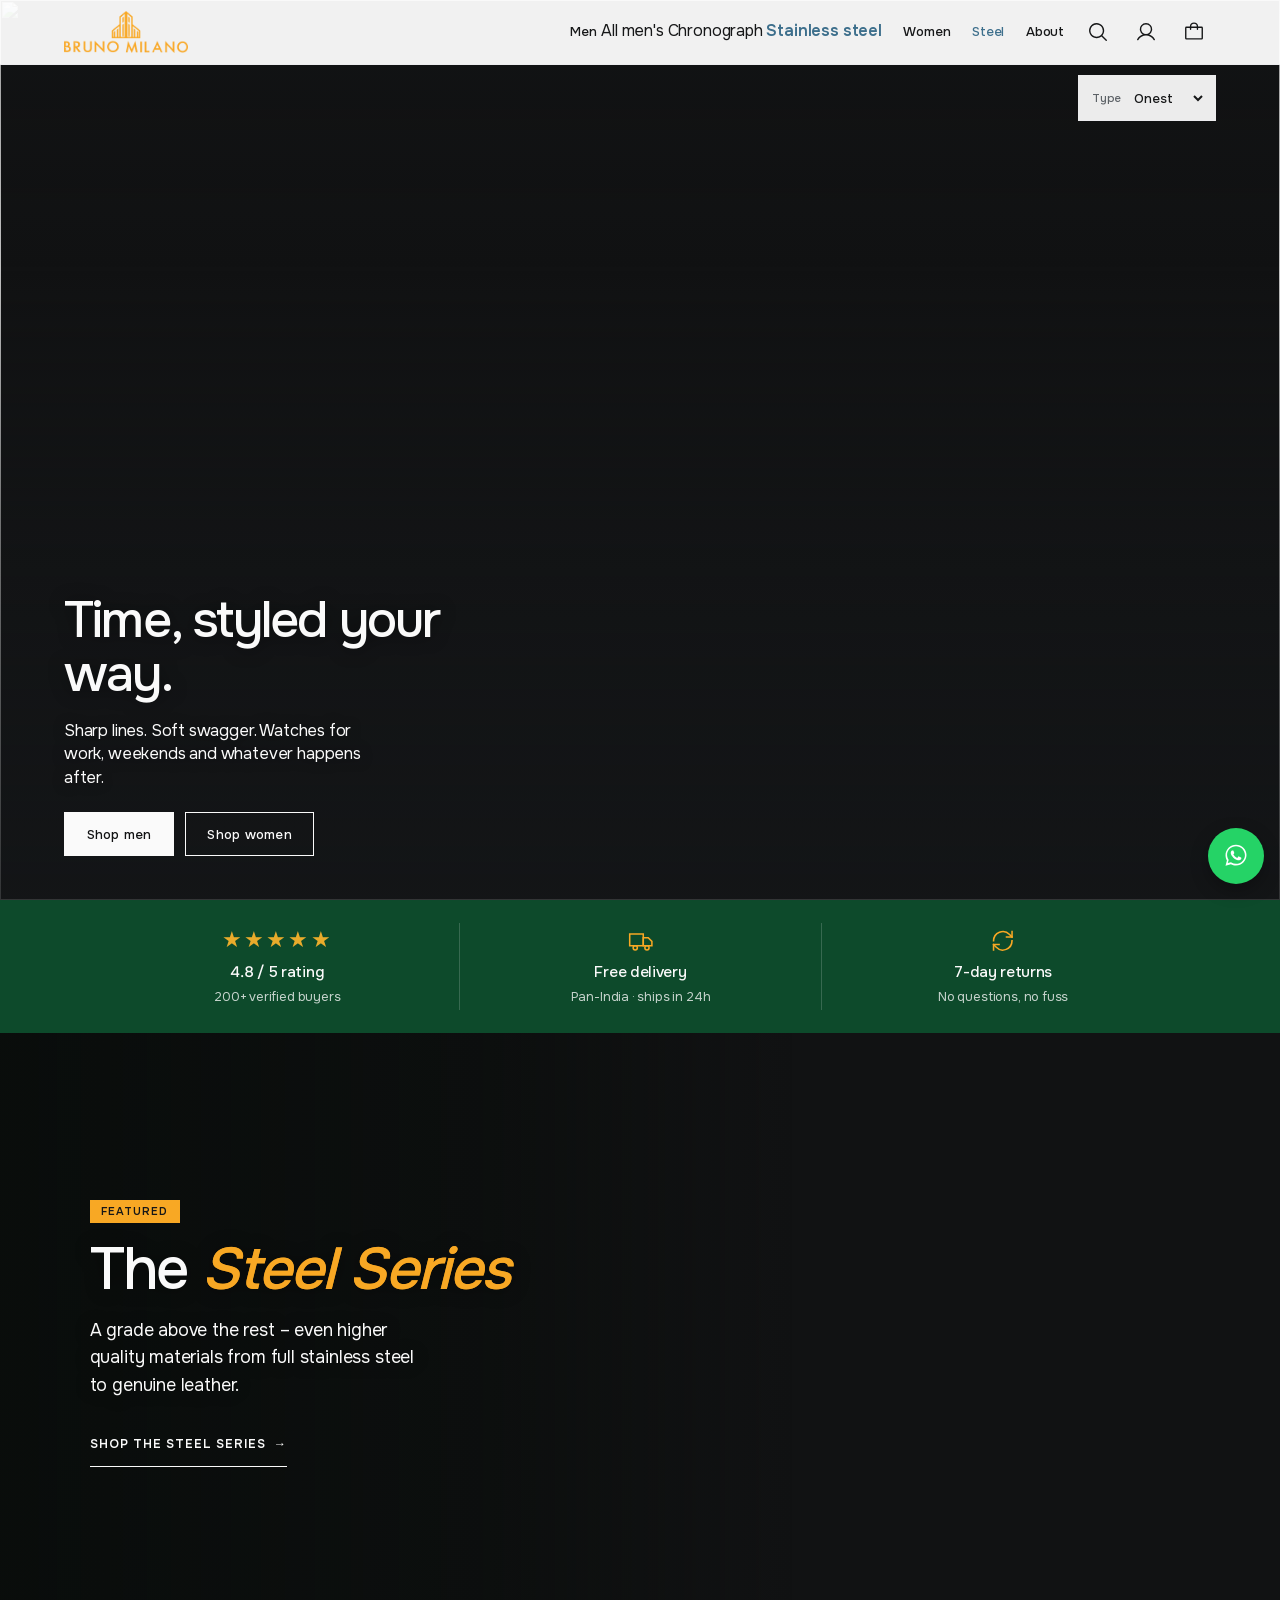
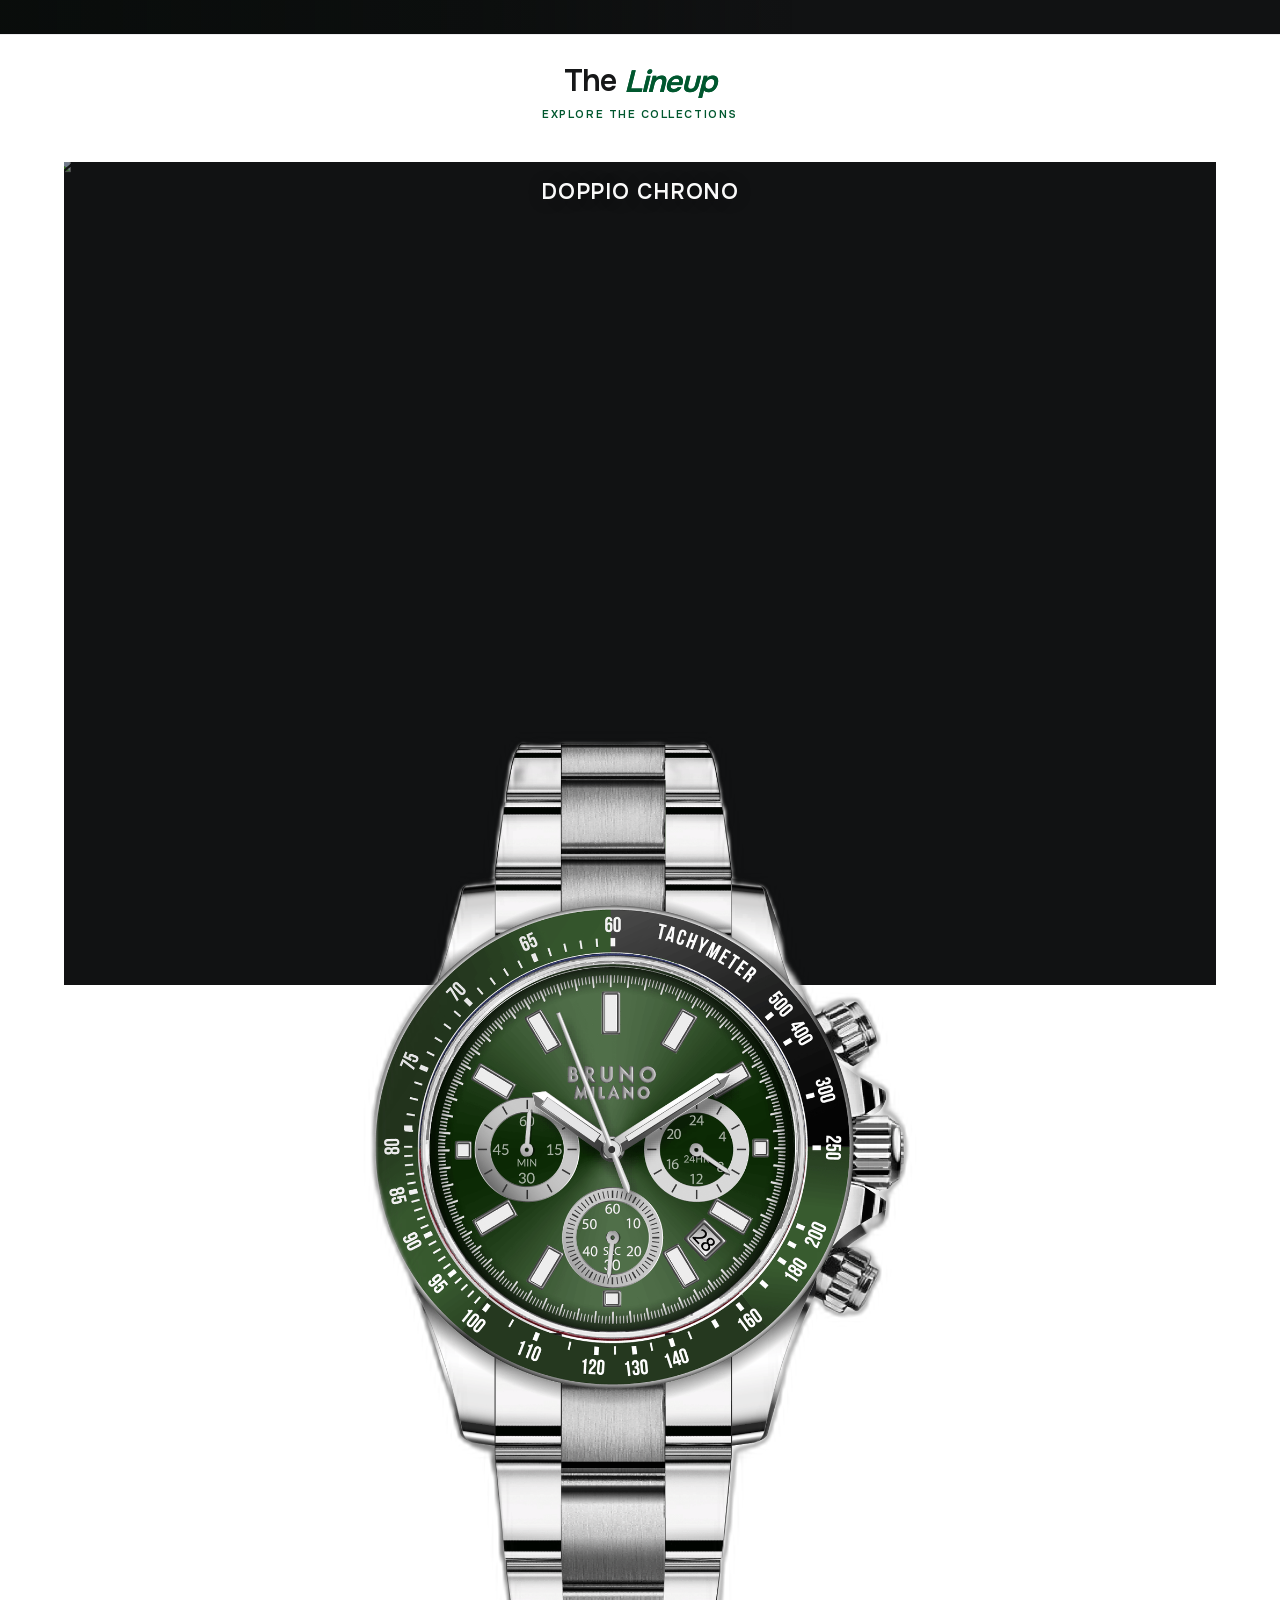
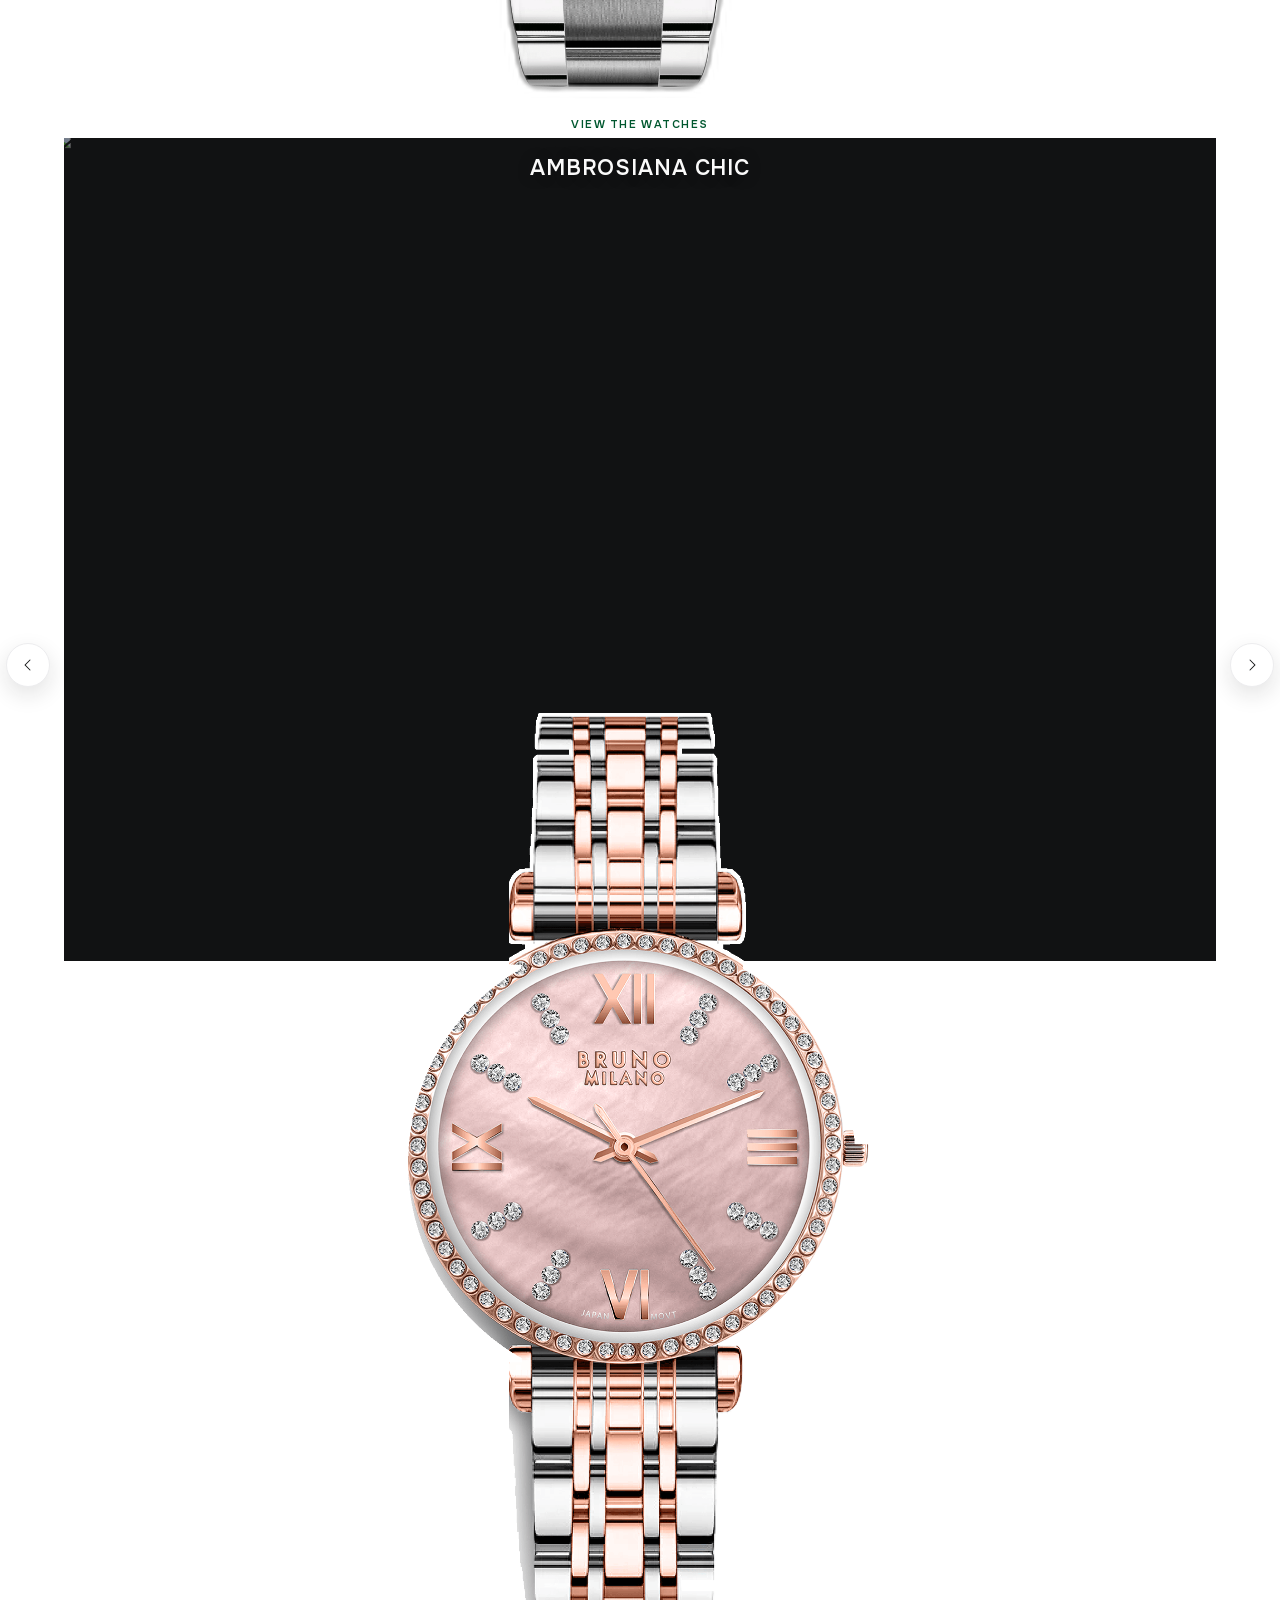
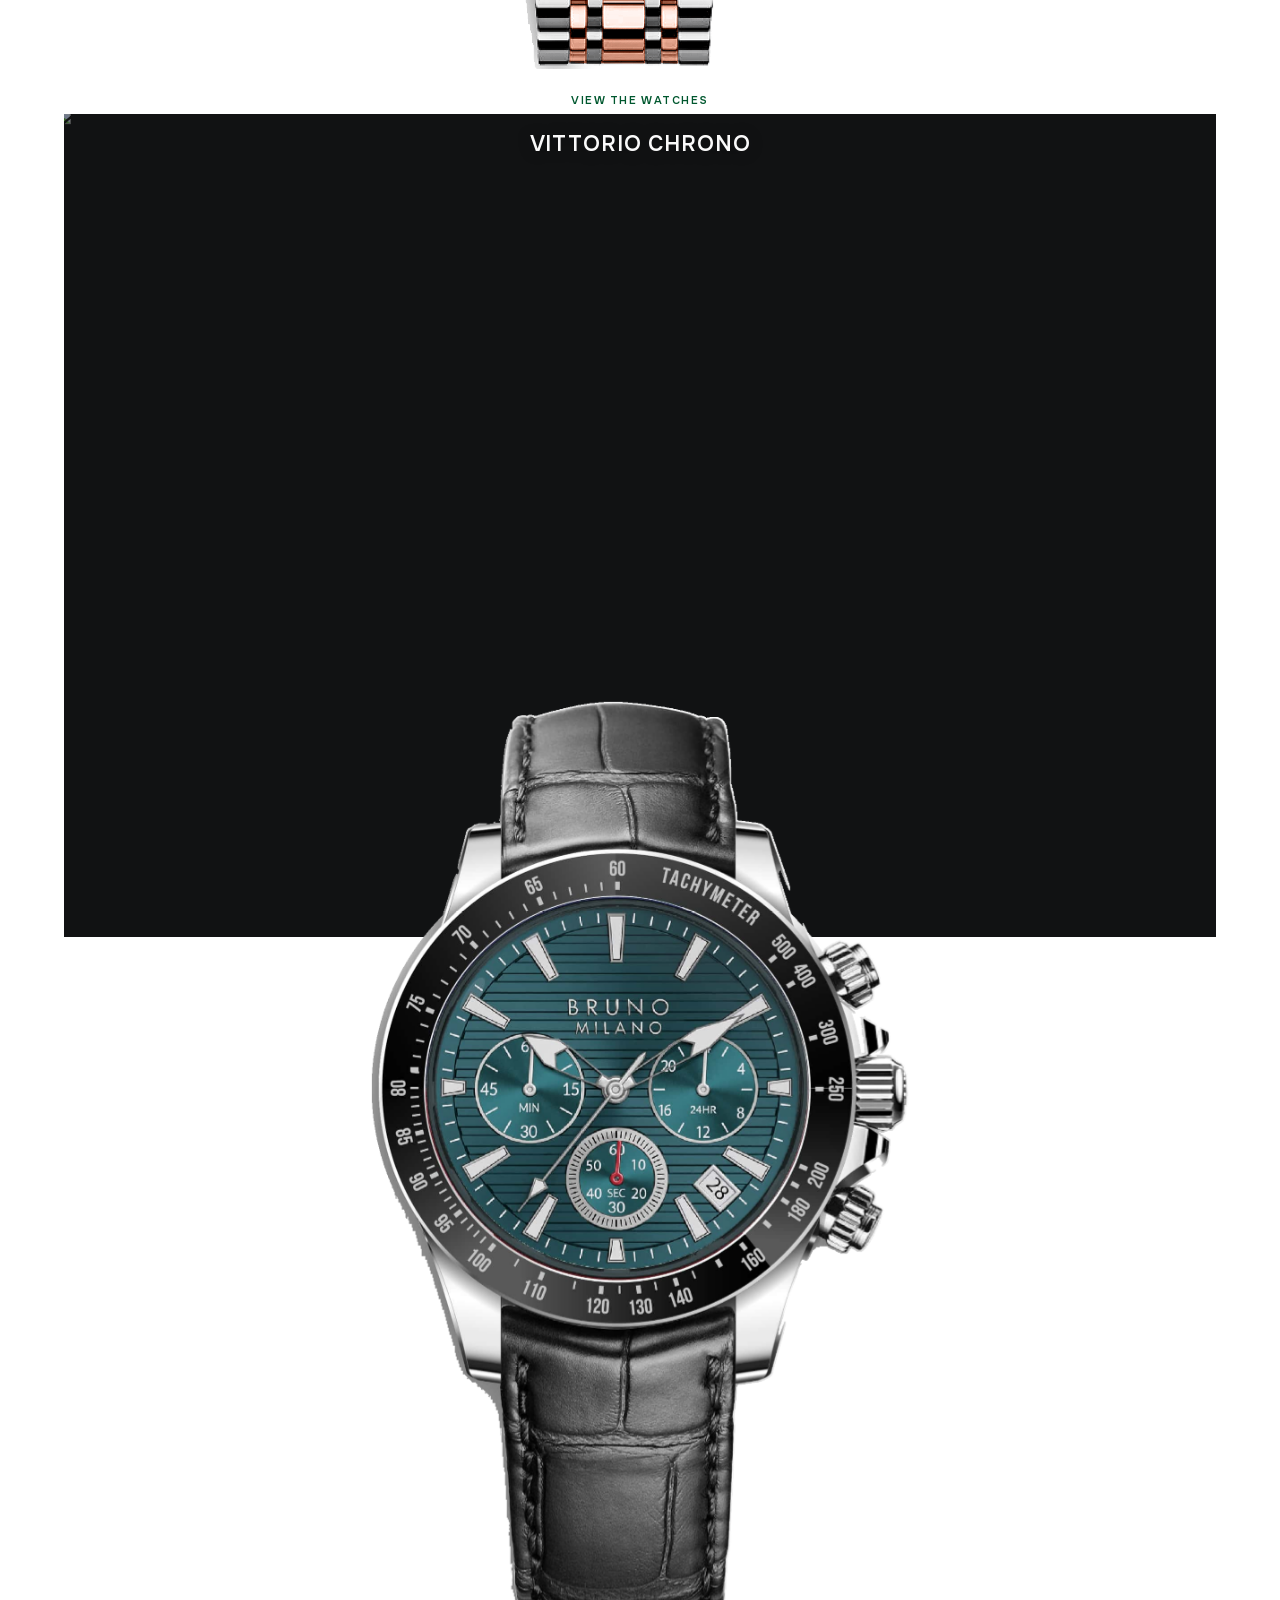
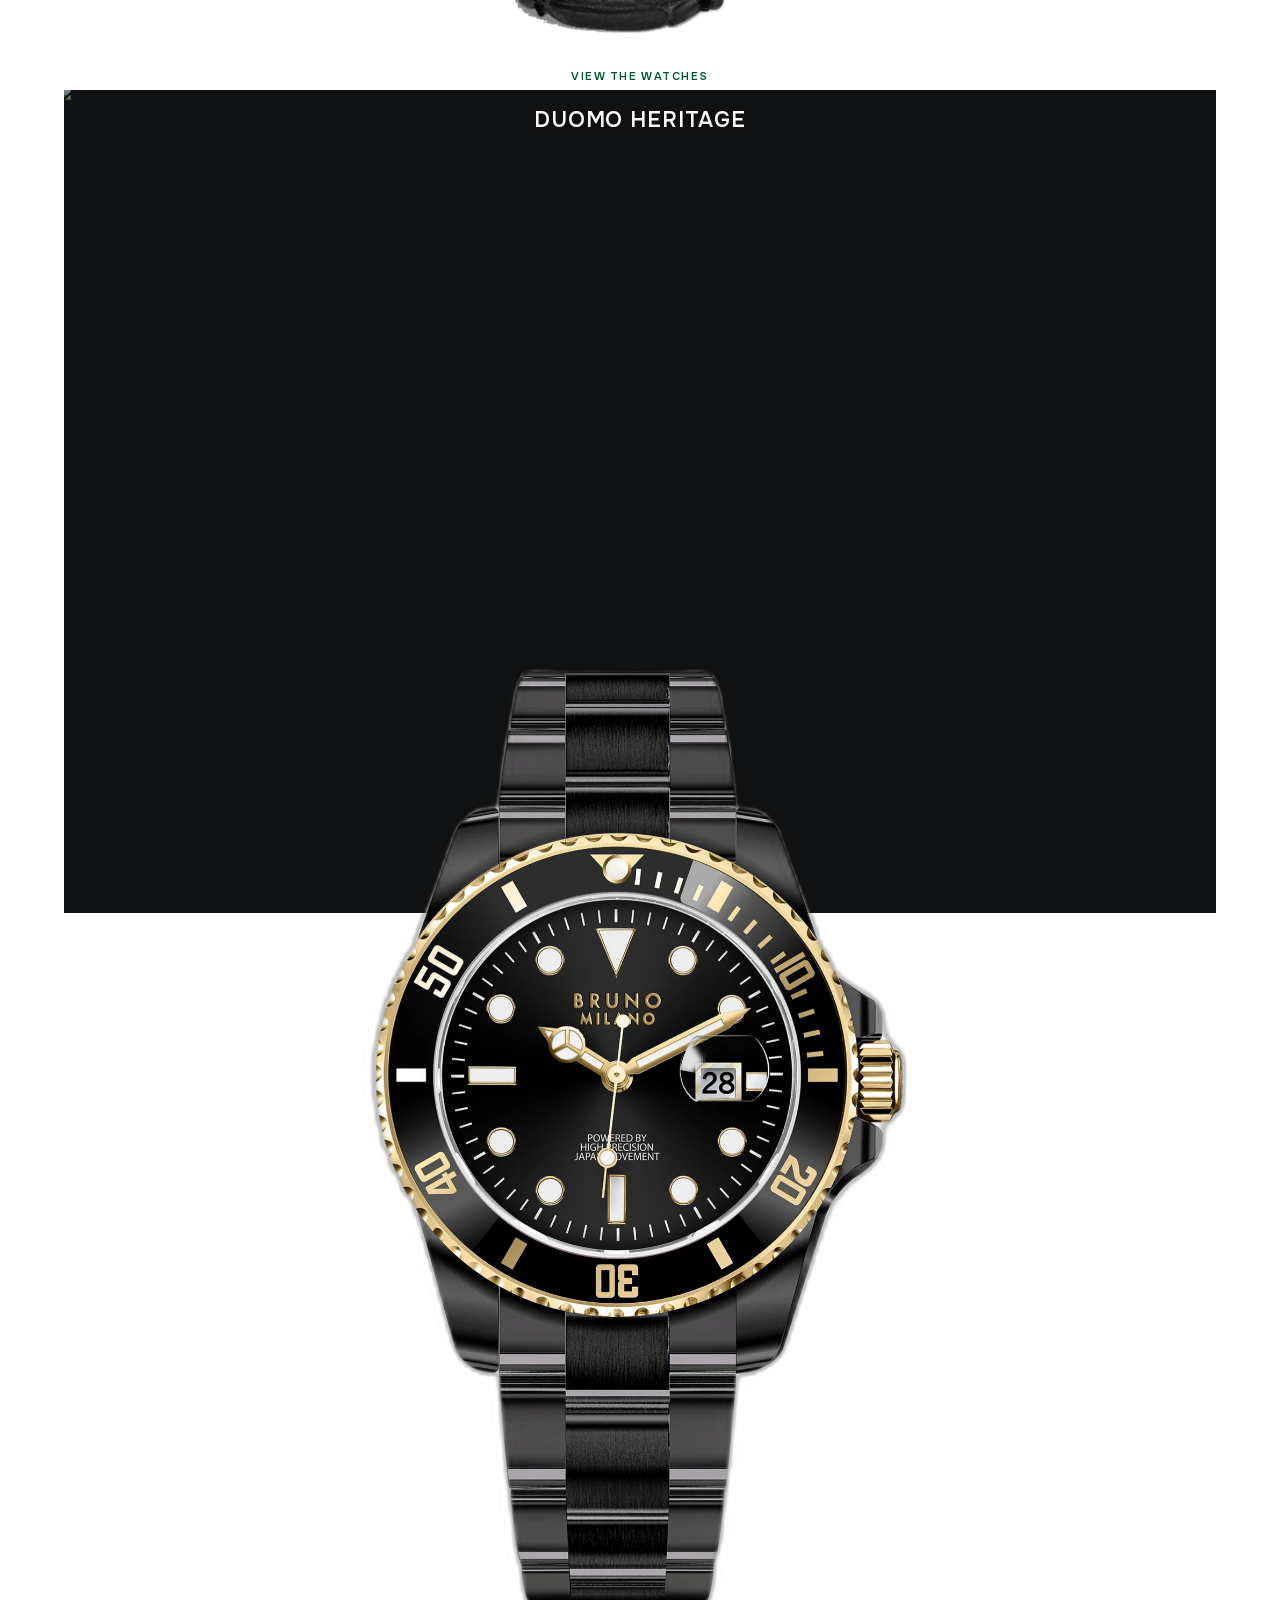
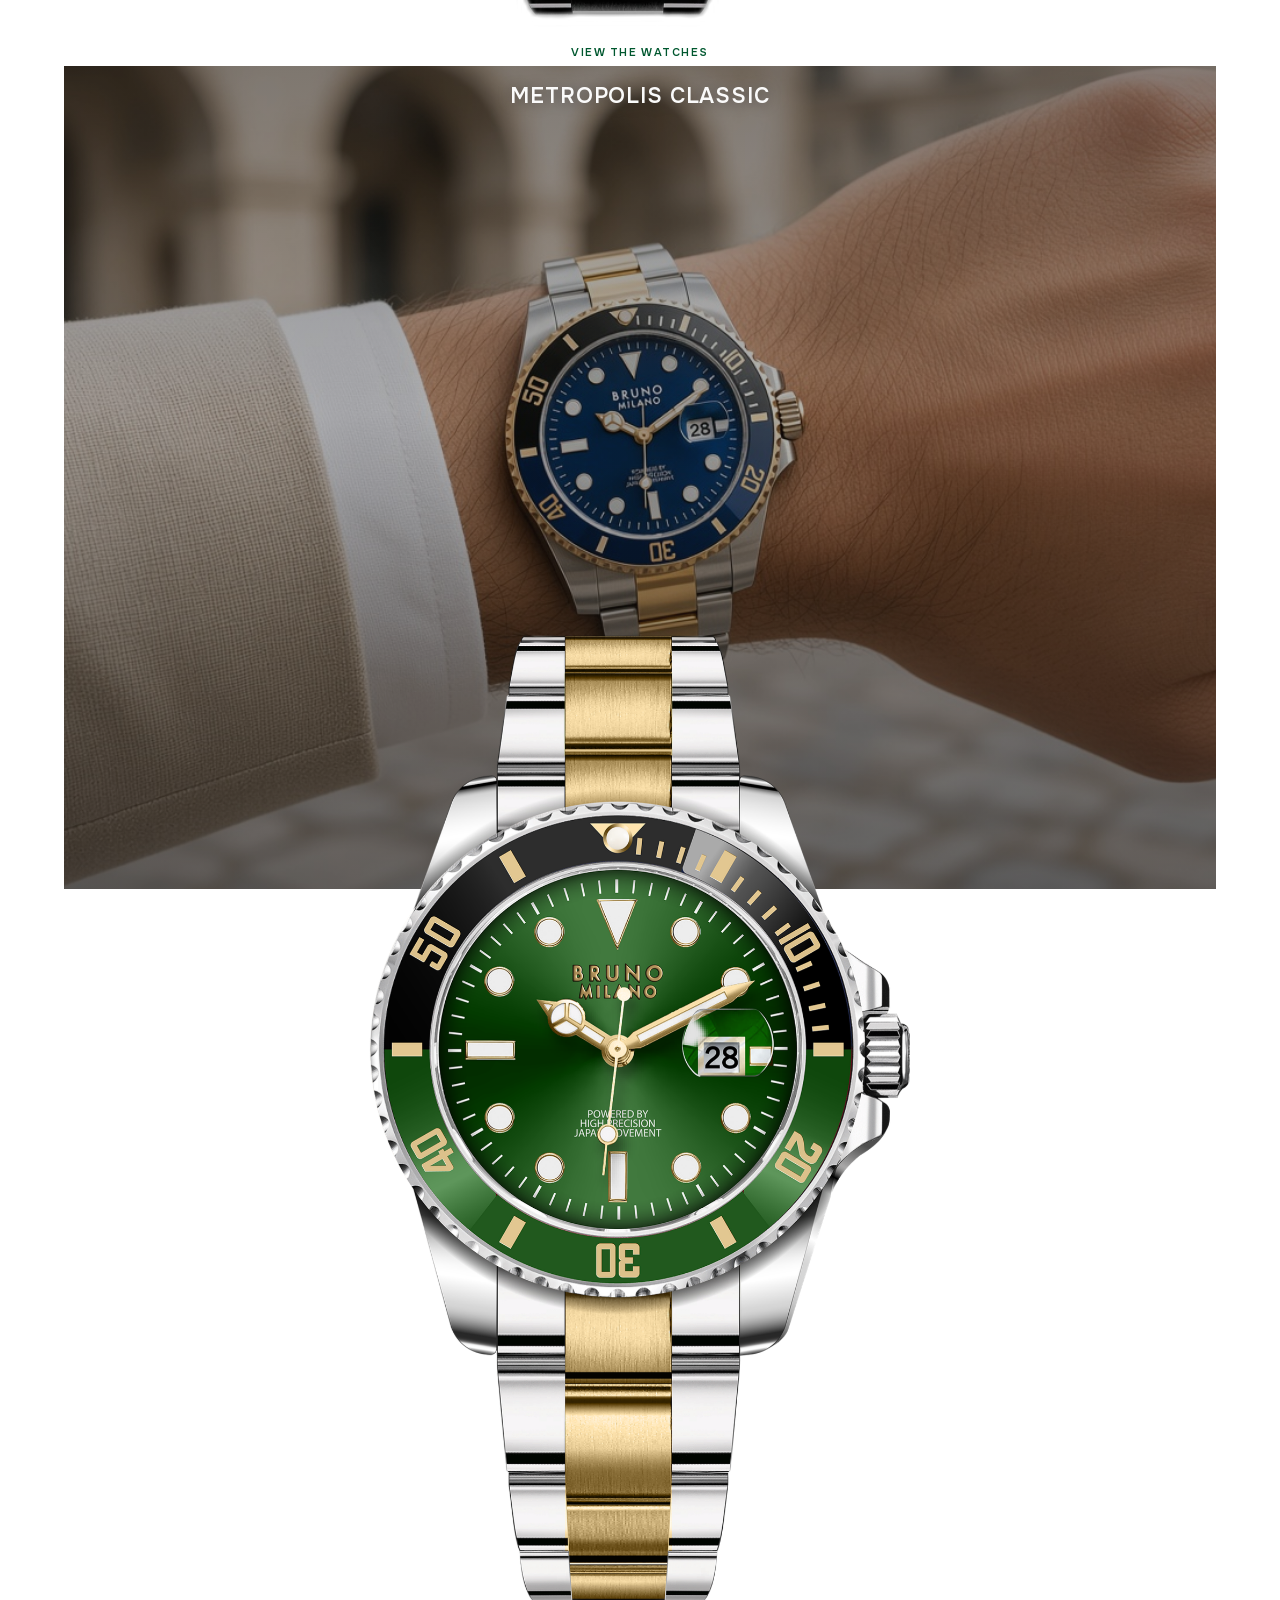
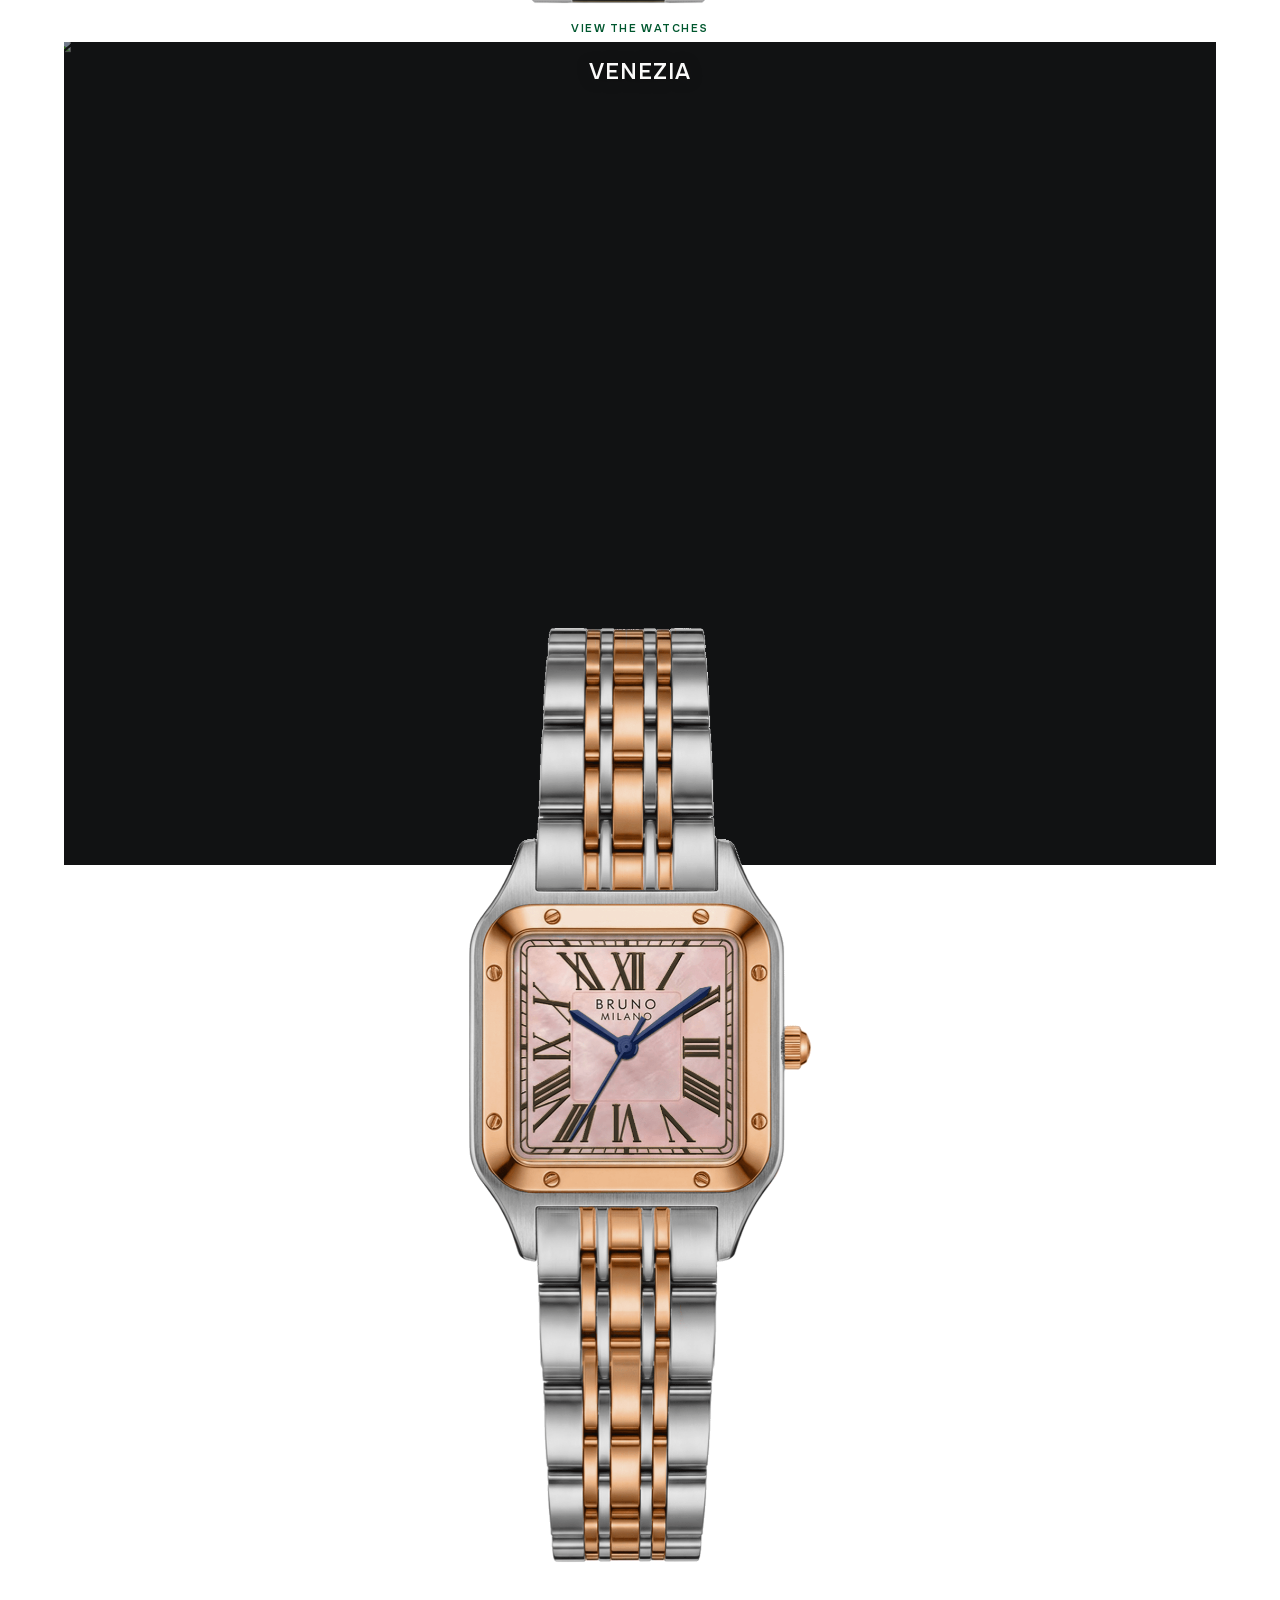
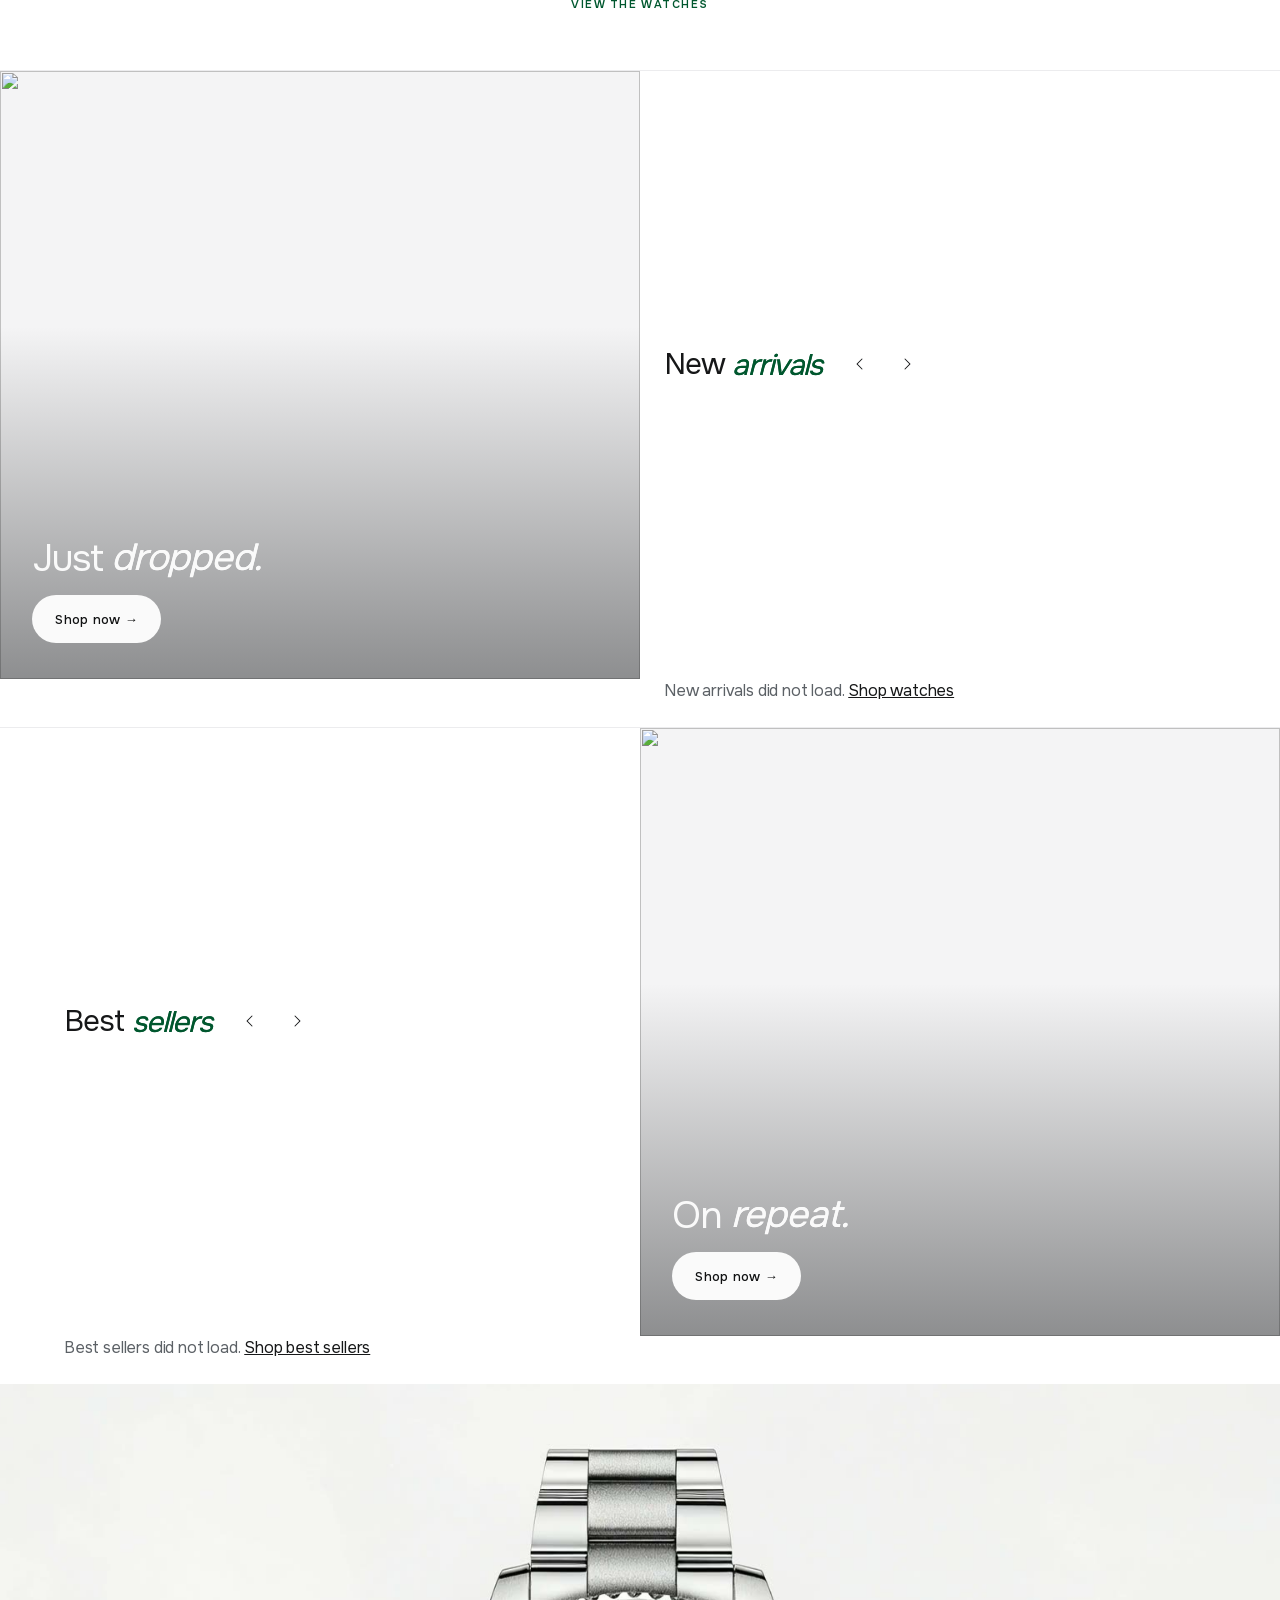
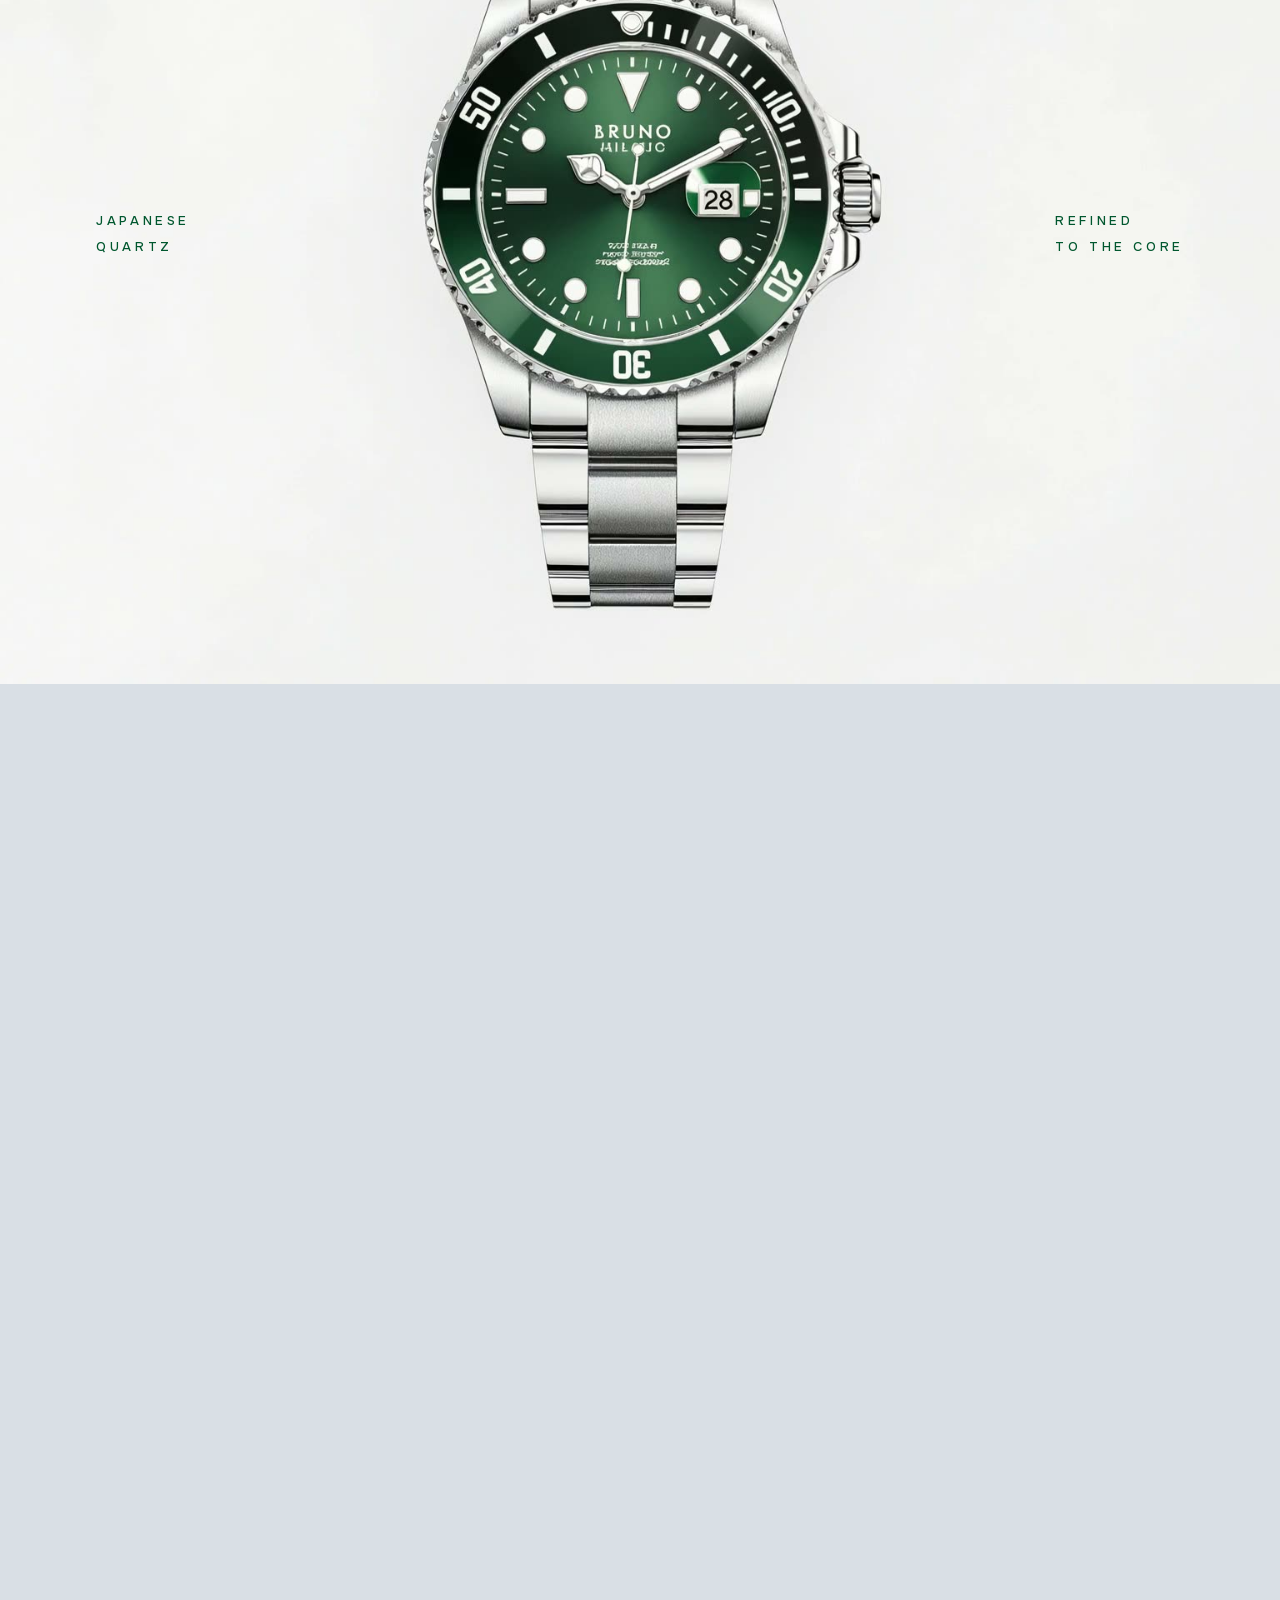
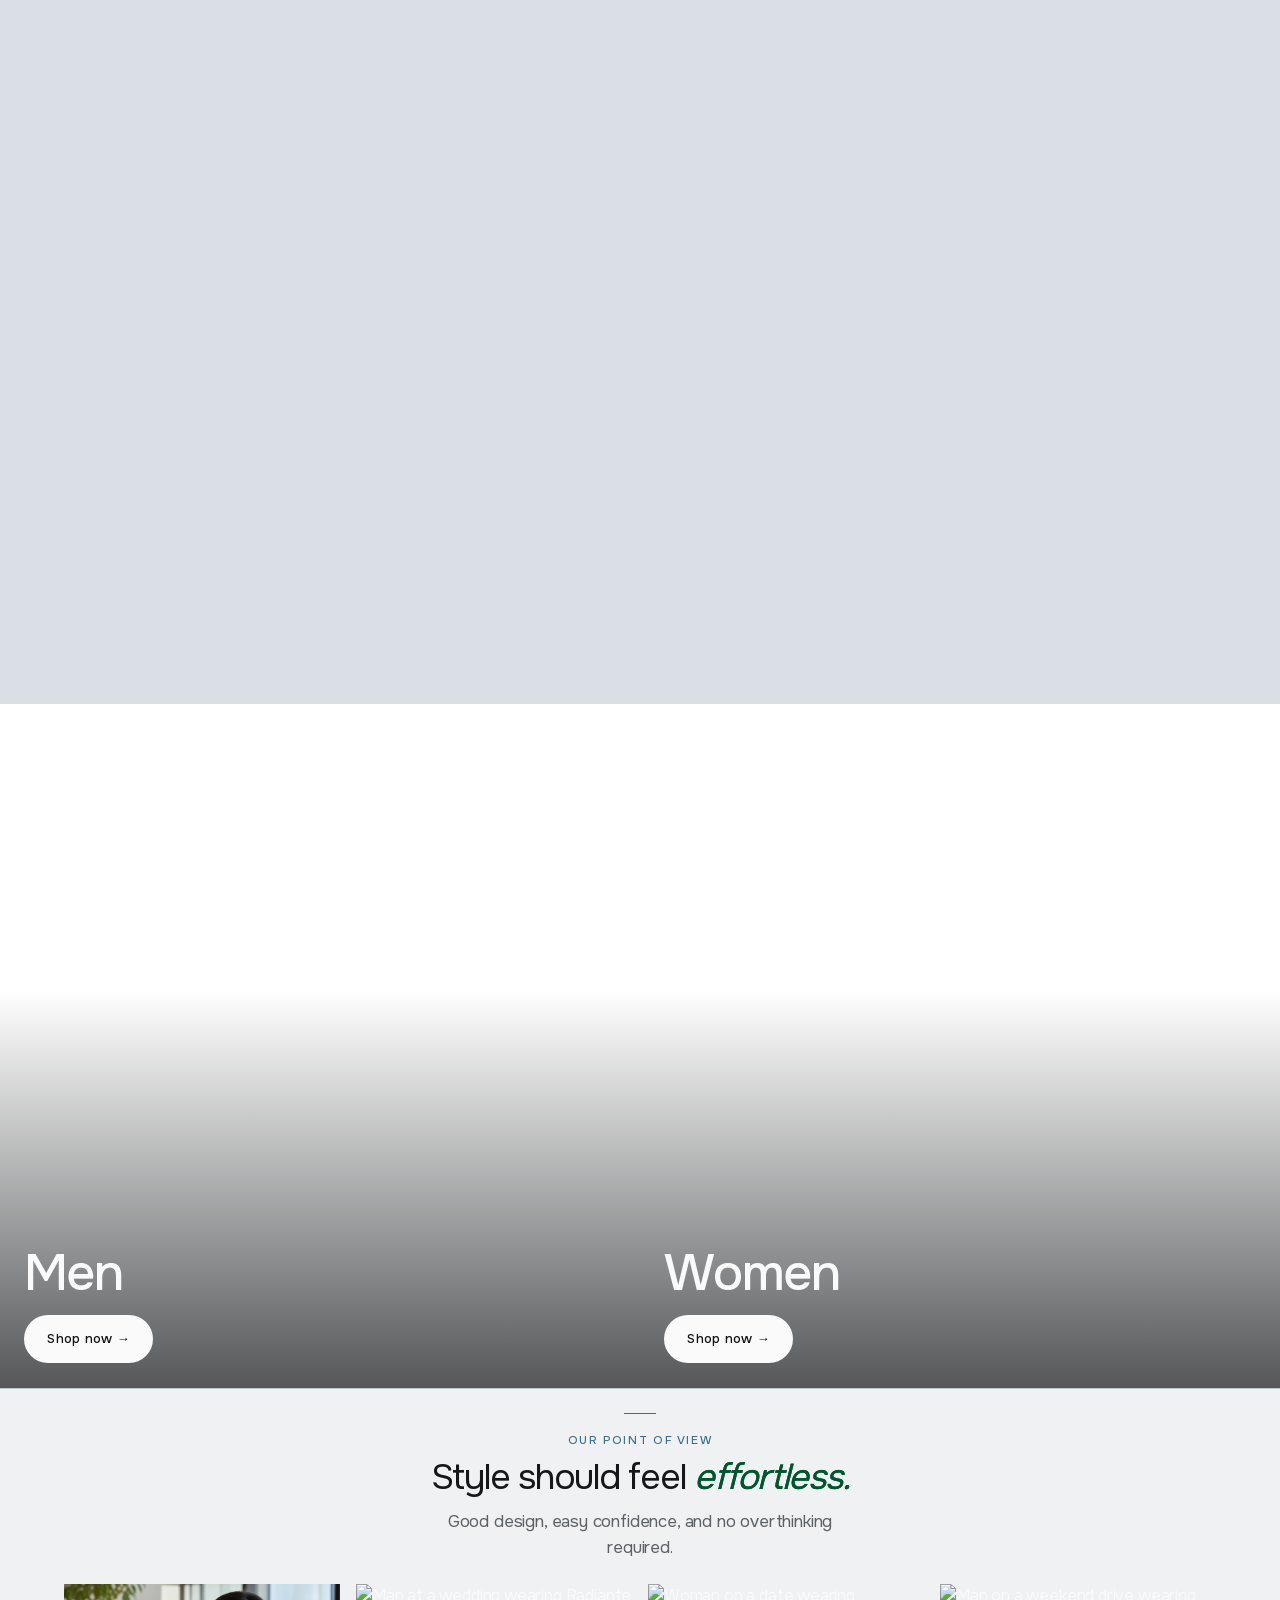
==== commit 9972367e: "chng" ====
--- a/index.html
+++ b/index.html
@@ -37,7 +37,7 @@
       href="https://cdn.shopify.com/s/files/1/0888/8929/5134/files/simple-replace_in_output-1790747430833-fauc4.jpg?v=1790747433"
       media="(min-width: 768px)"
     />
-    <link rel="stylesheet" href="css/site.css?v=wa163" />
+    <link rel="stylesheet" href="css/site.css?v=wa167" />
   </head>
   <body>
     <a class="skip" href="#main">Skip to content</a>
@@ -483,7 +483,7 @@
           <video
             id="sequence-video"
             data-src="assets/explosion-scrub.mp4"
-            data-src-mobile="assets/explosion-mobile.mp4?v=intra"
+            data-src-mobile="assets/explosion-mobile-lite.mp4?v=1"
             poster="assets/explosion-poster.jpg"
             muted
             playsinline
@@ -537,6 +537,67 @@
         </div>
       </section>
 
+
+      <section class="edit" aria-label="The lifestyle edit">
+        <div class="edit-grid" data-edit>
+          <a class="edit-card" href="https://www.brunomilano.com/products/verona-amore-leopardo">
+            <img
+              src="https://assets.gethelium.co/workspaces/8e1e09b2-cbed-4d3c-b595-0e0489afab3d/generative/ca3f6376-3e64-4da0-9fce-a2a2d2af808f/0-2135e514090b78e5ec19caf1092366cd88942f2e1b10949d7a382ef814f242cb.png"
+              alt="Woman at a concert wearing Verona Amore - Leopardo"
+              width="1024"
+              height="1024"
+              loading="lazy"
+              decoding="async"
+            />
+            <div class="edit-card-copy">
+              <span>The concert</span>
+              <strong>Lights up.</strong>
+            </div>
+          </a>
+          <a class="edit-card" href="https://www.brunomilano.com/products/radiante-heritage-blu">
+            <img
+              src="https://assets.gethelium.co/workspaces/8e1e09b2-cbed-4d3c-b595-0e0489afab3d/generative/3ab7710a-685a-4ec4-9e92-43c5c407b089/0-a505c8474bf24d6340c9d70532589f380b1c7b5bd017174469750f5dbf69a83c.png"
+              alt="Man at a wedding wearing Radiante Heritage - Blu"
+              width="1024"
+              height="1024"
+              loading="lazy"
+              decoding="async"
+            />
+            <div class="edit-card-copy">
+              <span>The wedding</span>
+              <strong>Before the vows.</strong>
+            </div>
+          </a>
+          <a class="edit-card" href="https://www.brunomilano.com/products/lombardy-luxe-rosa-teal">
+            <img
+              src="https://assets.gethelium.co/workspaces/8e1e09b2-cbed-4d3c-b595-0e0489afab3d/generative/b4f9c947-ed6c-4a7c-8073-333958bdd163/0-a0ceb0f0b3dbe00ae3199bdcac05af757333e4482dc4872bee176e16220e596a.png"
+              alt="Woman at dinner wearing Lombardy Luxe - Rosa Teal"
+              width="1024"
+              height="1024"
+              loading="lazy"
+              decoding="async"
+            />
+            <div class="edit-card-copy">
+              <span>Dinner</span>
+              <strong>Held at the table.</strong>
+            </div>
+          </a>
+          <a class="edit-card" href="https://www.brunomilano.com/products/sportiva-classic-blu">
+            <img
+              src="https://assets.gethelium.co/workspaces/8e1e09b2-cbed-4d3c-b595-0e0489afab3d/generative/84b3cbbe-fd88-4ca1-99e3-6b6ed973c1a5/0-814abc565b651120dd3c585fec7a2ac7921aea48cd662b28794b095fcc659afc.png"
+              alt="Man on a weekend drive wearing Sportiva Classic - Blu"
+              width="1024"
+              height="1024"
+              loading="lazy"
+              decoding="async"
+            />
+            <div class="edit-card-copy">
+              <span>The drive</span>
+              <strong>Window down.</strong>
+            </div>
+          </a>
+        </div>
+      </section>
 
       <section class="house" aria-labelledby="house-title">
         <div class="house-founders">
@@ -935,6 +996,6 @@
       <svg xmlns="http://www.w3.org/2000/svg" width="28" height="28" viewBox="0 0 32 32" fill="currentColor" aria-hidden="true"><path d="M16 3C9.4 3 4 8.4 4 15c0 2.1.6 4.2 1.6 6L4 27l6.2-1.6c1.7 1 3.7 1.5 5.8 1.5 6.6 0 12-5.4 12-12S22.6 3 16 3zm0 21.8c-1.9 0-3.7-.5-5.3-1.5l-.4-.2-3.7 1 1-3.6-.2-.4c-1-1.6-1.6-3.5-1.6-5.5C5.8 9.5 10.4 4.9 16 4.9S26.2 9.5 26.2 15 21.6 24.8 16 24.8zm5.6-7.3c-.3-.2-1.8-.9-2.1-1-.3-.1-.5-.2-.7.2-.2.3-.8 1-.9 1.2-.2.2-.3.2-.6.1-.3-.2-1.3-.5-2.5-1.5-.9-.8-1.5-1.8-1.7-2.1-.2-.3 0-.5.1-.6l.5-.5c.1-.2.2-.3.3-.5.1-.2 0-.4 0-.5l-.9-2.2c-.2-.6-.5-.5-.7-.5h-.6c-.2 0-.5.1-.8.4-.3.3-1 1-1 2.5s1.1 2.9 1.2 3.1c.2.2 2.1 3.3 5.1 4.6.7.3 1.3.5 1.7.6.7.2 1.4.2 1.9.1.6-.1 1.8-.7 2-1.4.3-.7.3-1.3.2-1.4-.1-.1-.3-.2-.6-.4z"></path></svg>
     </a>
 
-    <script src="js/site.js?v=wa63" defer></script>
+    <script src="js/site.js?v=wa64" defer></script>
   </body>
 </html>
--- a/css/site.css
+++ b/css/site.css
@@ -5309,3 +5309,29 @@
 .direct h2 {
   margin: 1rem 0 0;
 }
+
+/* Reels: reserve a 9:16 box so a tile never collapses while its video is still loading. */
+.reel {
+  display: block;
+  aspect-ratio: 9 / 16;
+  height: auto;
+}
+
+.reel video {
+  position: absolute;
+  inset: 0;
+  width: 100%;
+  height: 100%;
+  object-fit: cover;
+}
+
+/* Lifestyle cards sit on the same grey as the "Style should feel effortless" block above, with no divider. */
+.view {
+  padding-bottom: 1.5rem;
+}
+
+.edit {
+  background: var(--panel);
+  border-top: 0;
+  padding-top: 0;
+}
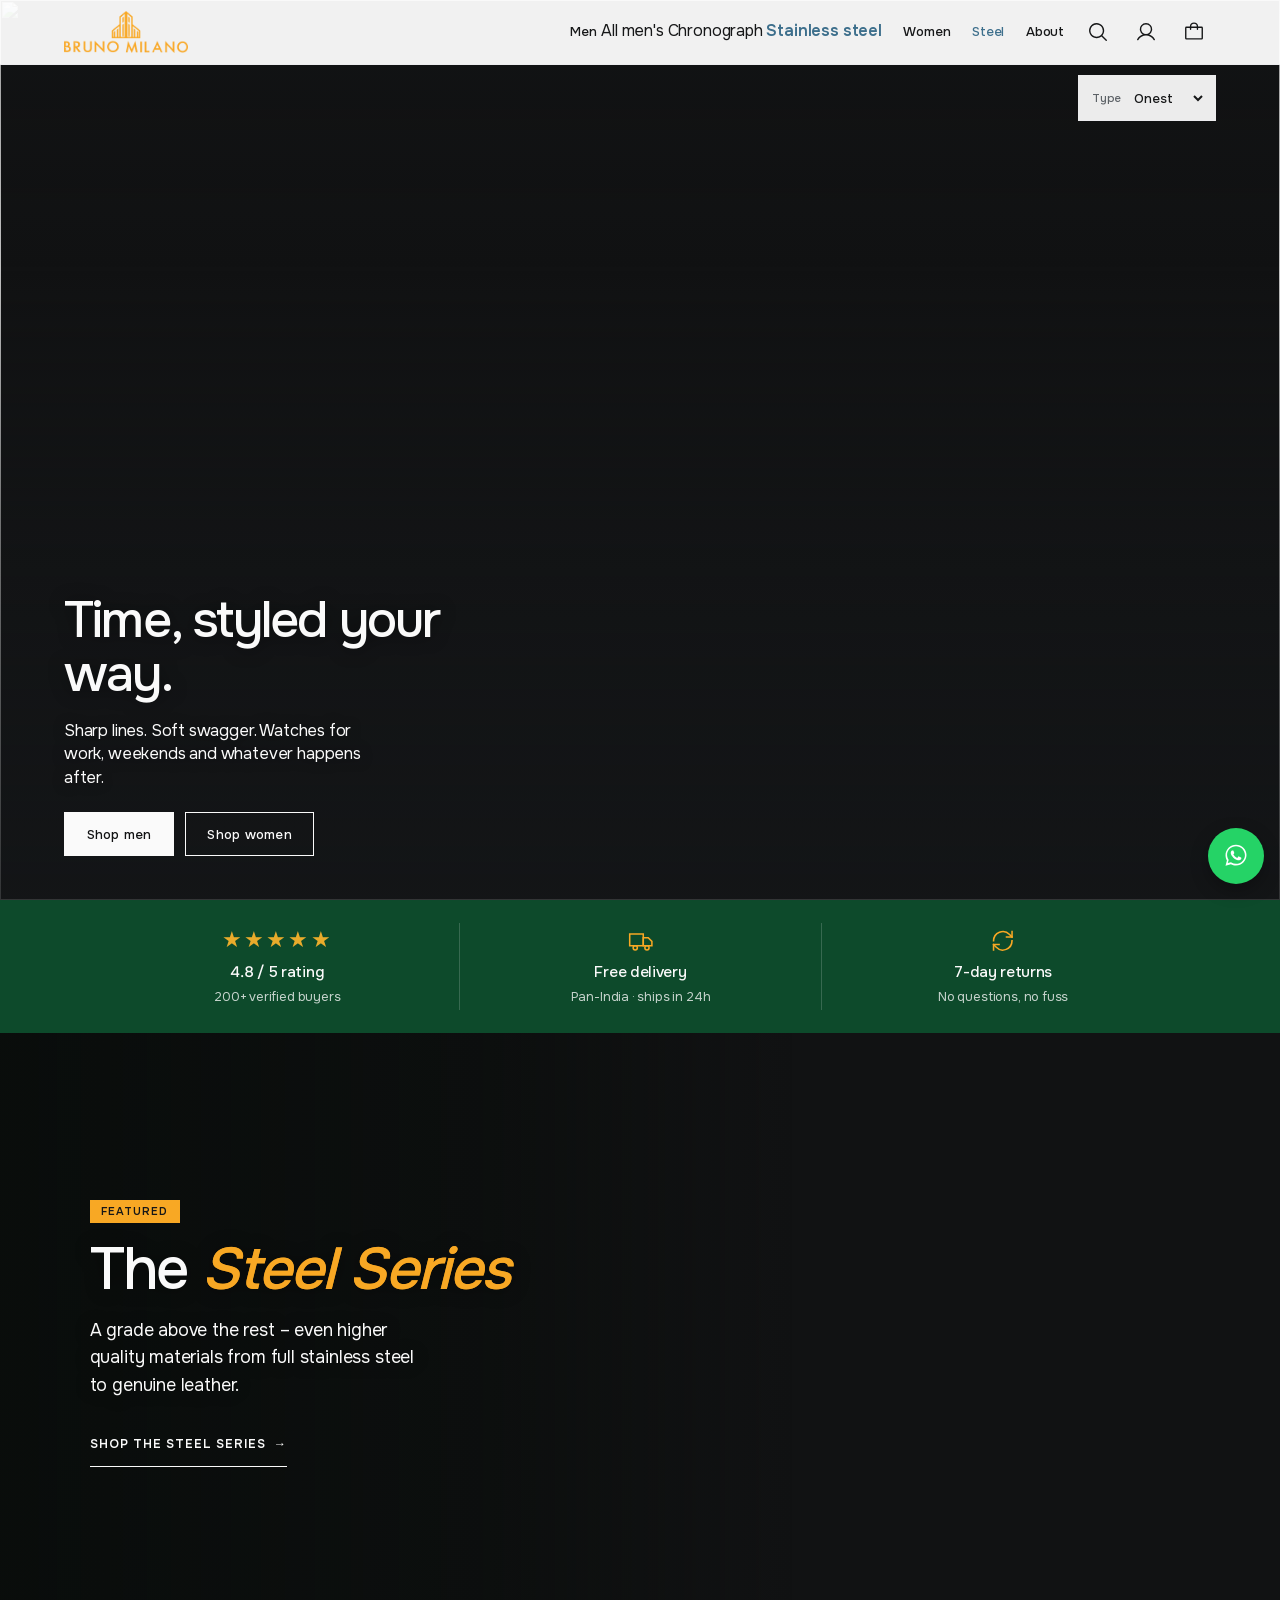
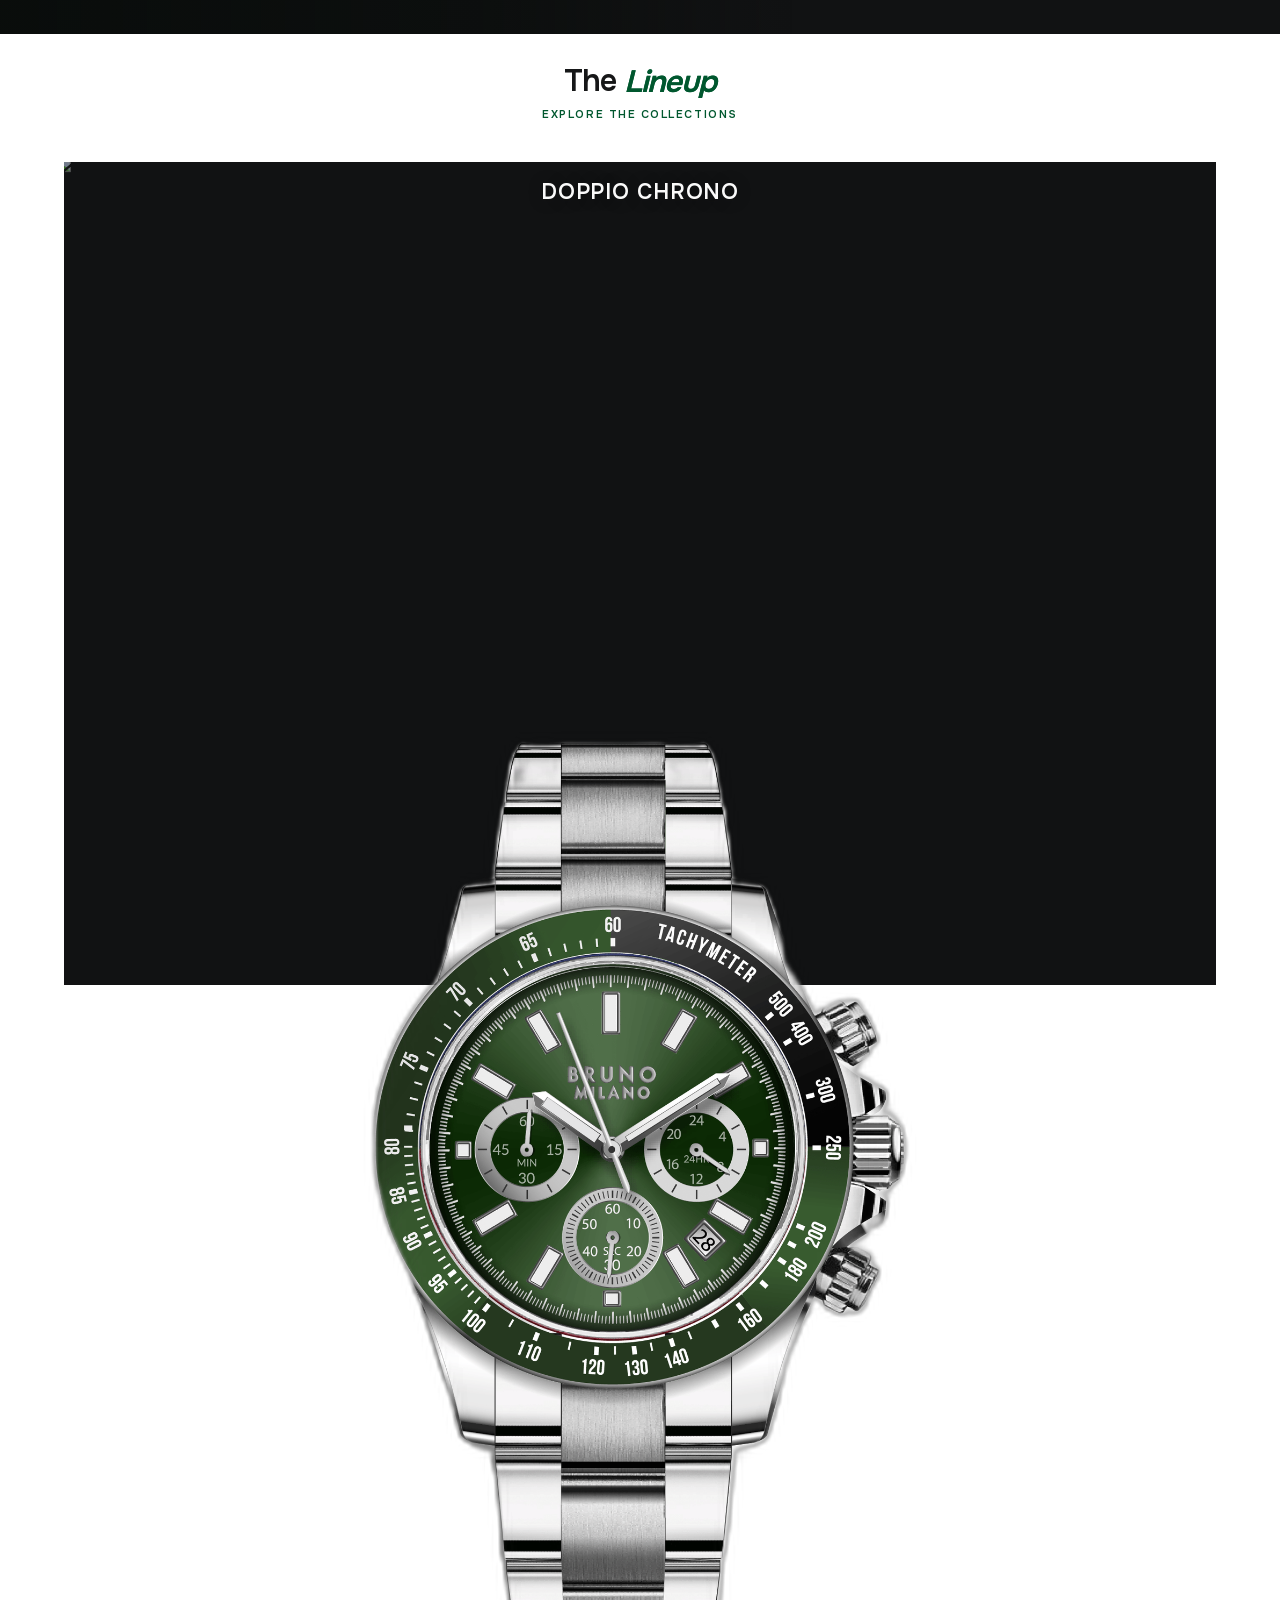
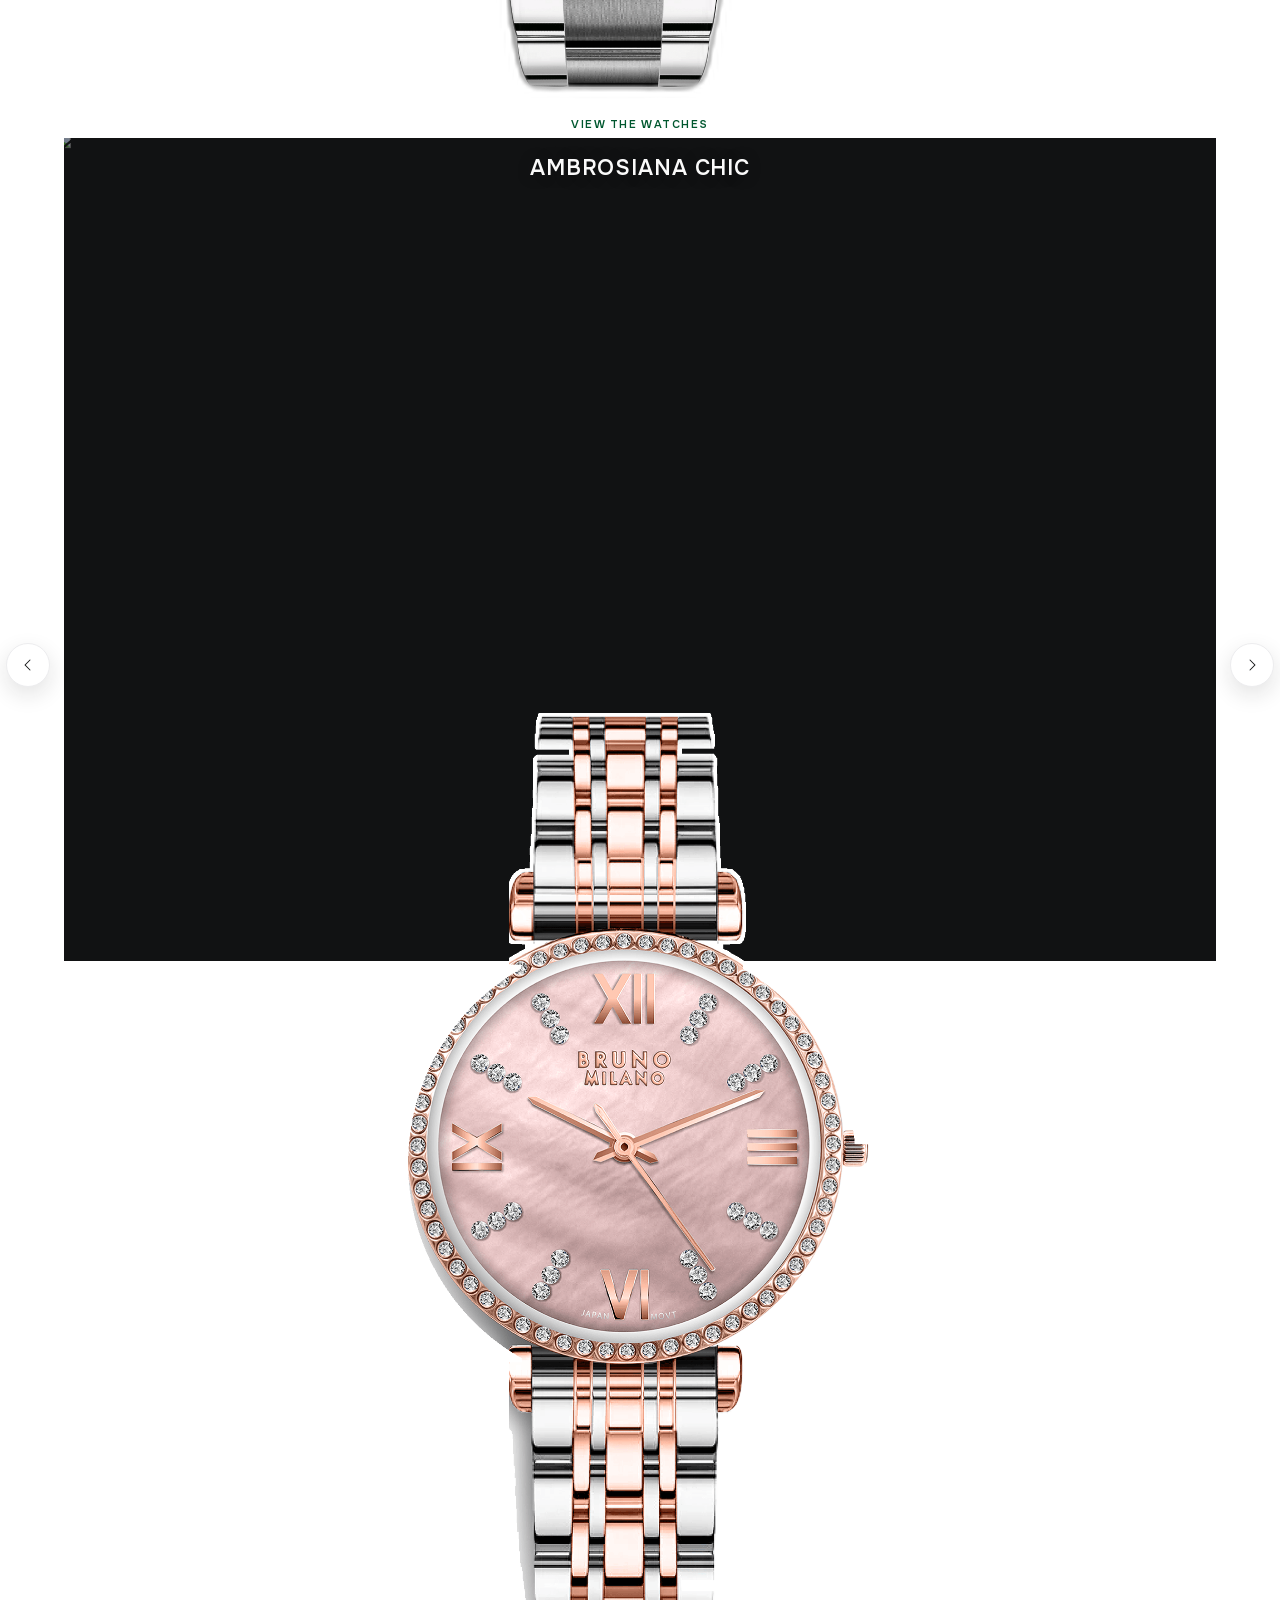
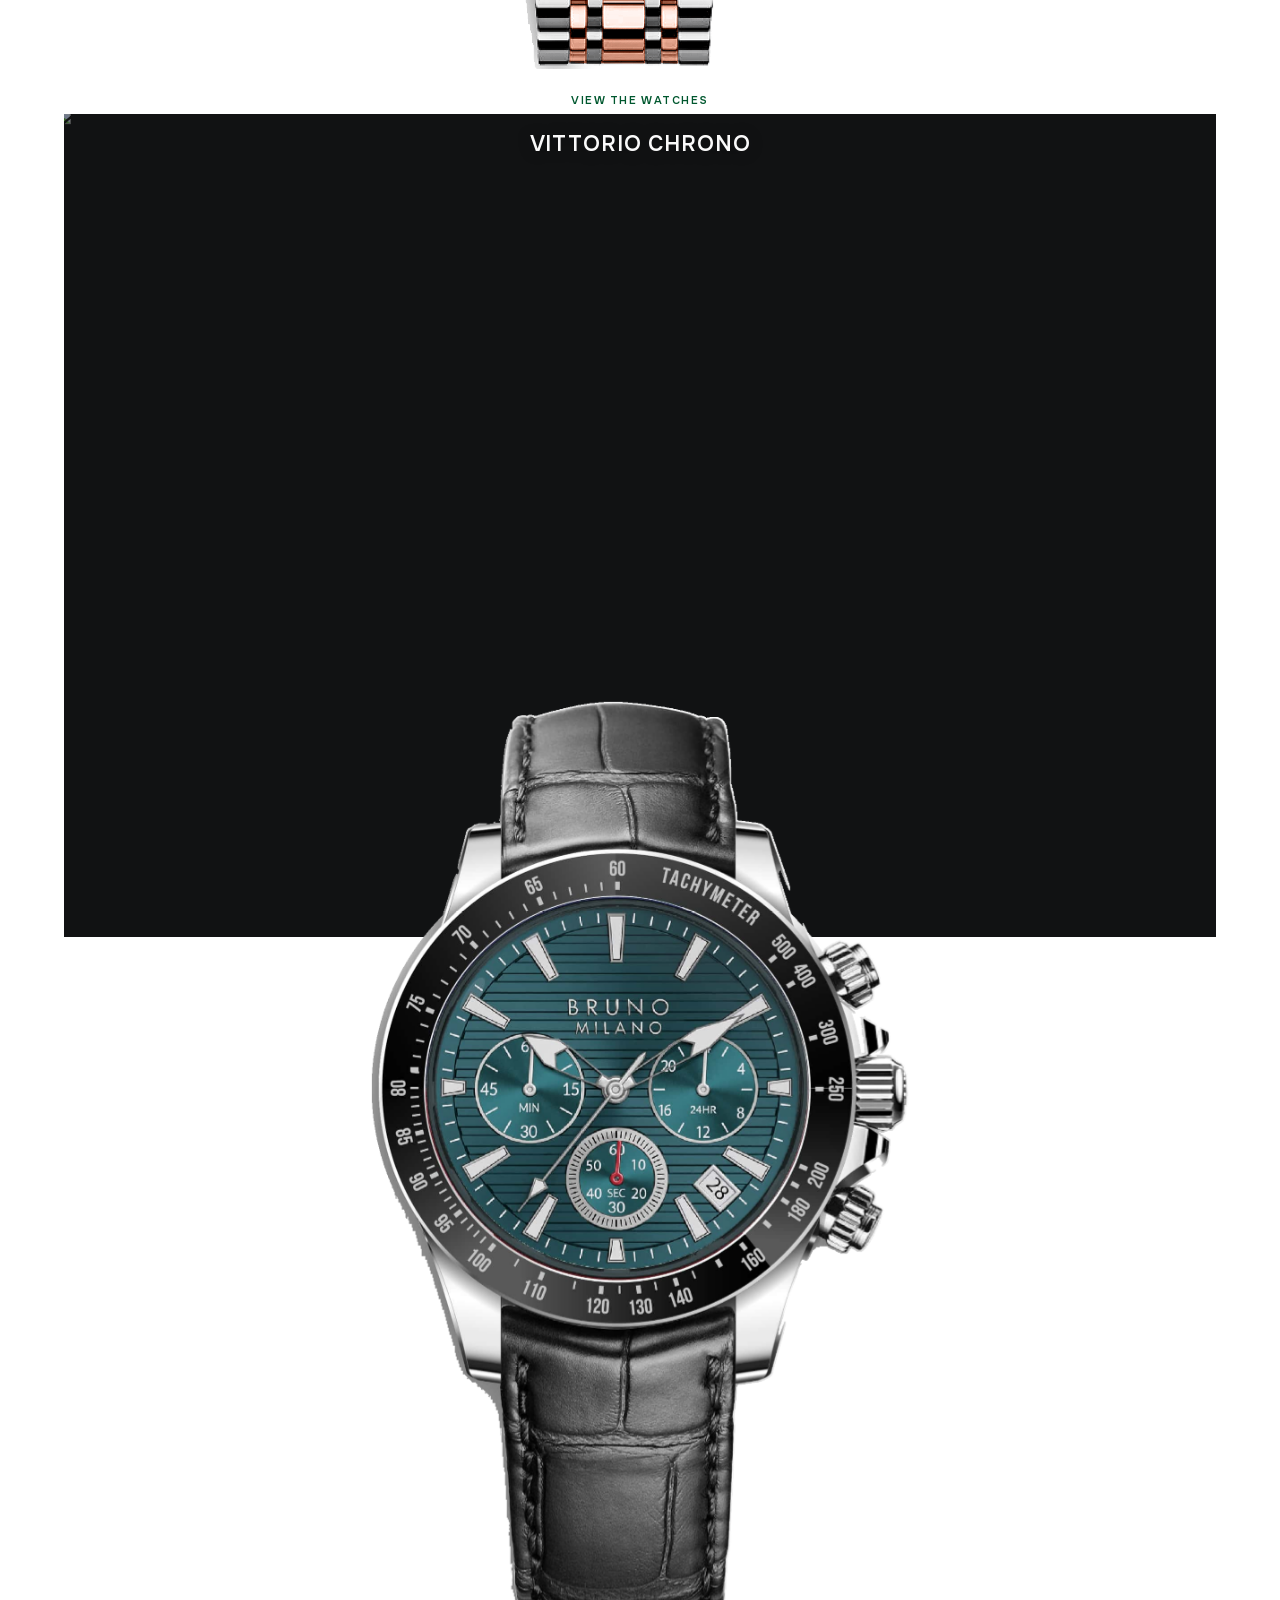
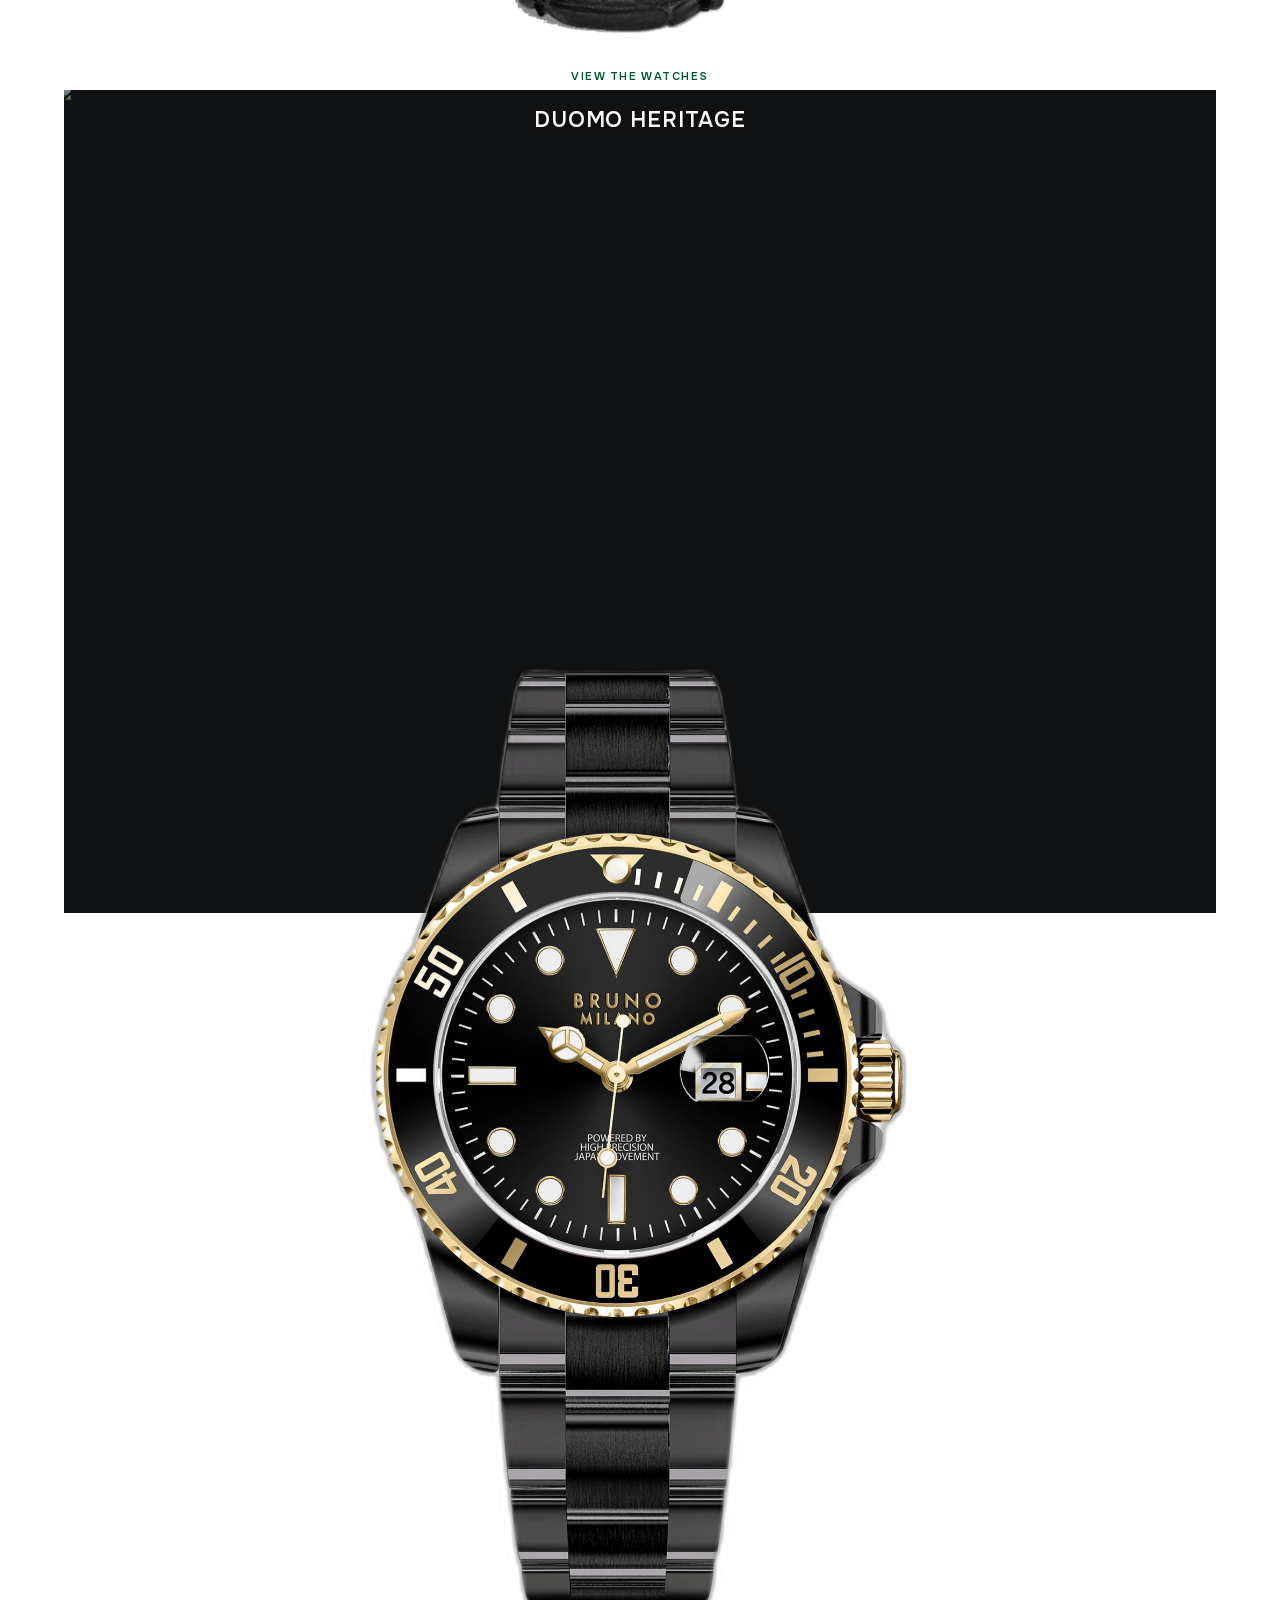
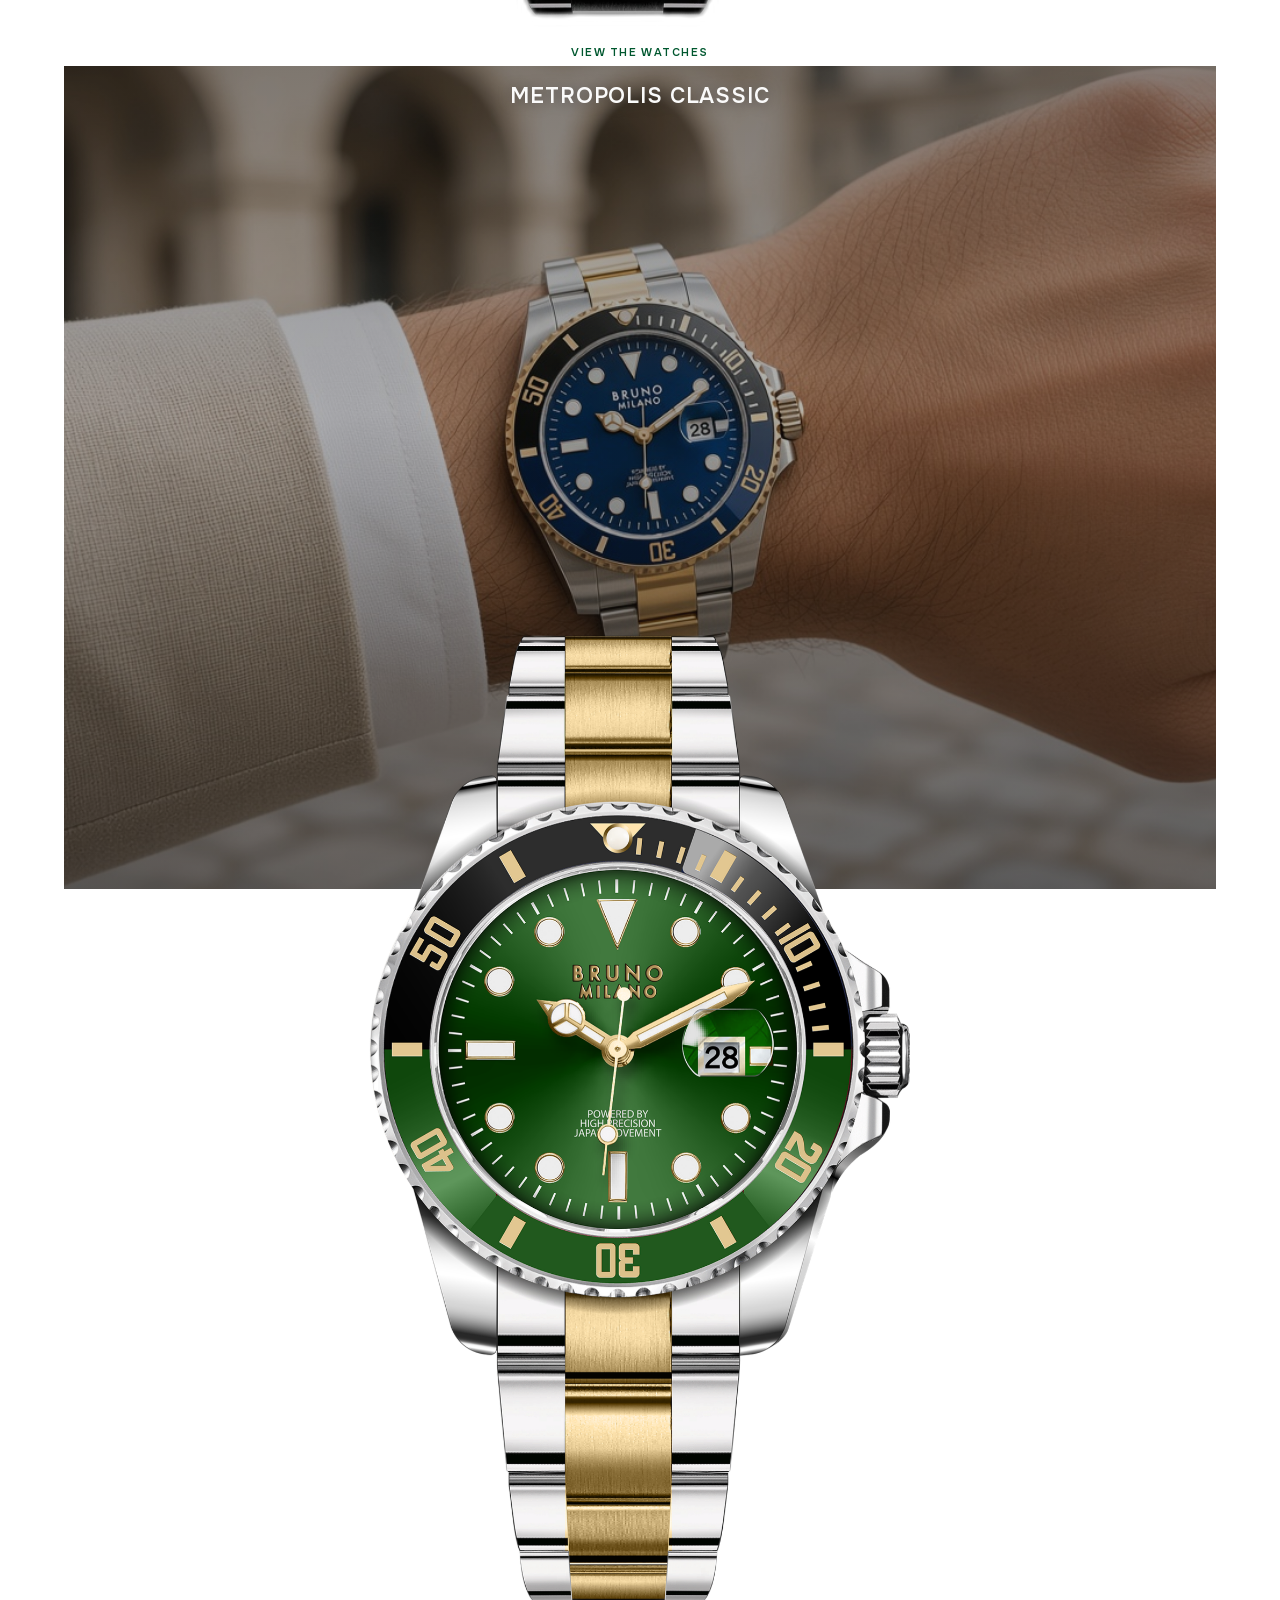
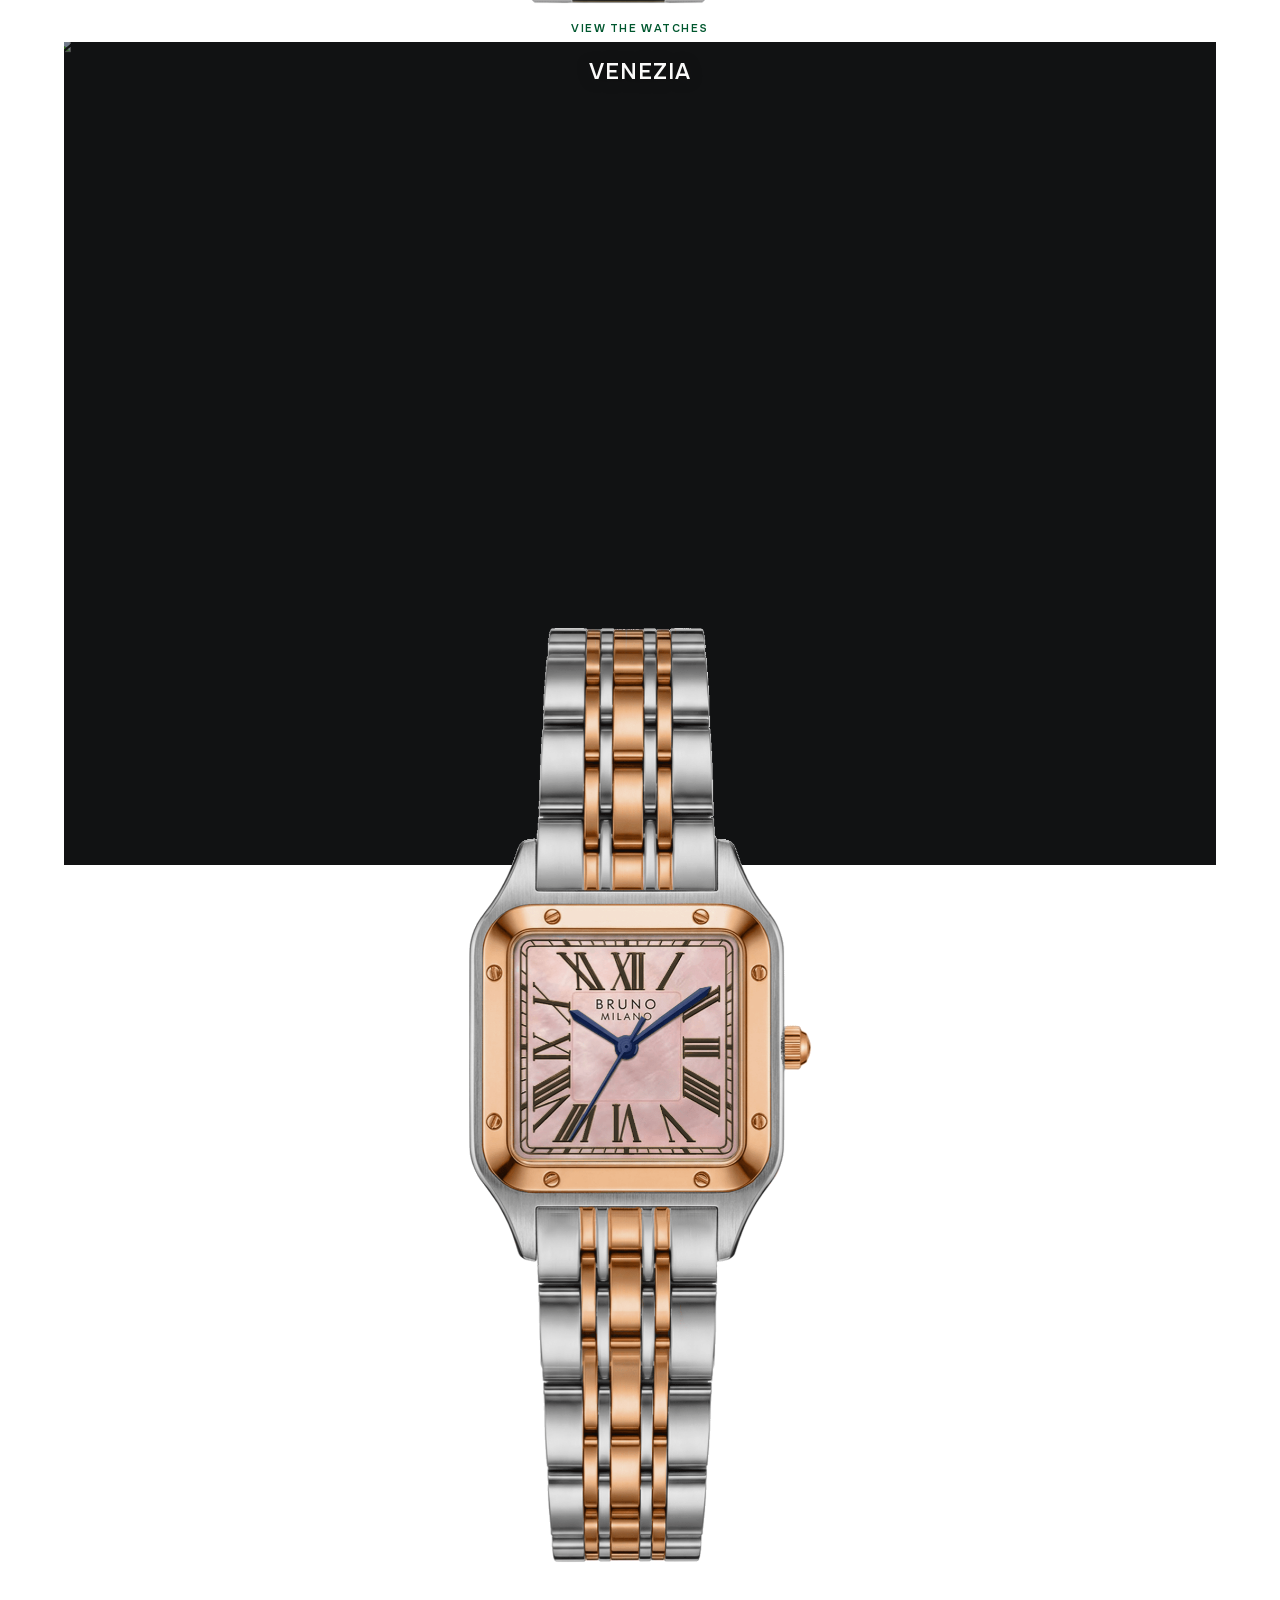
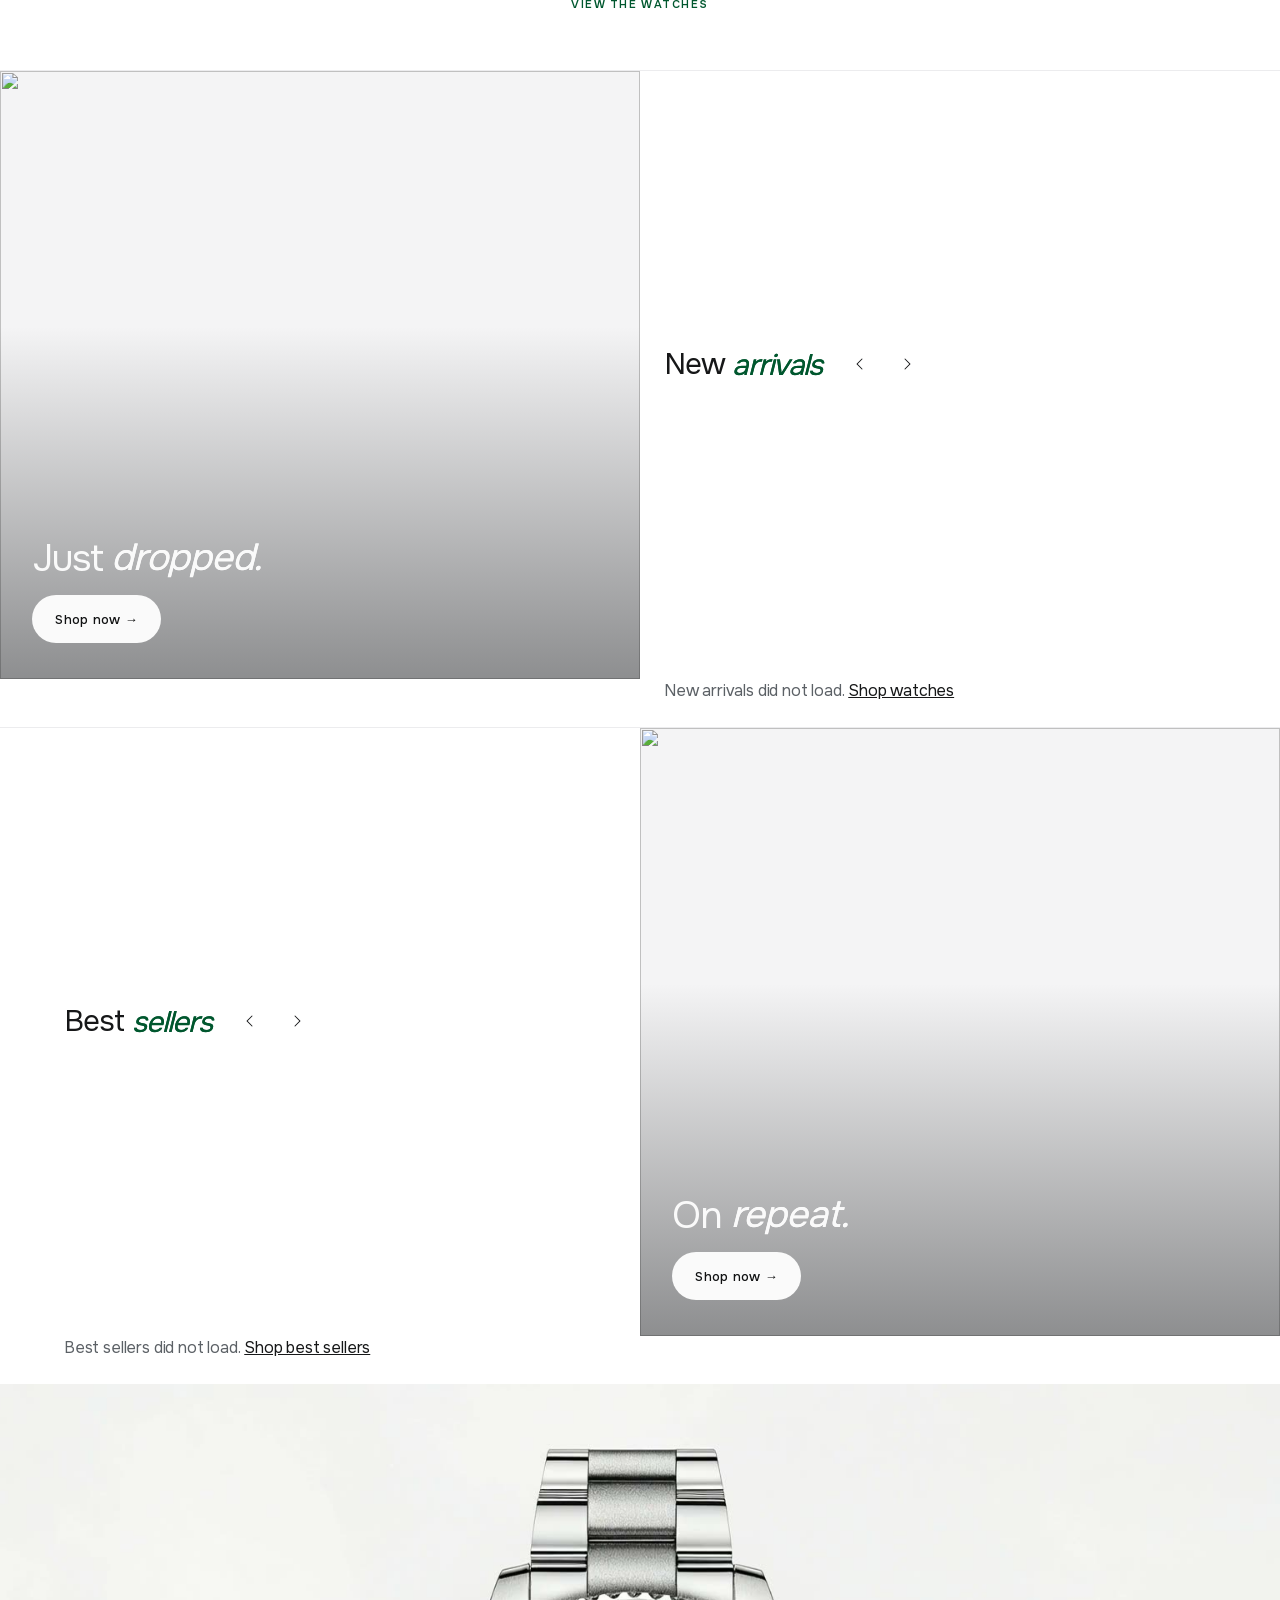
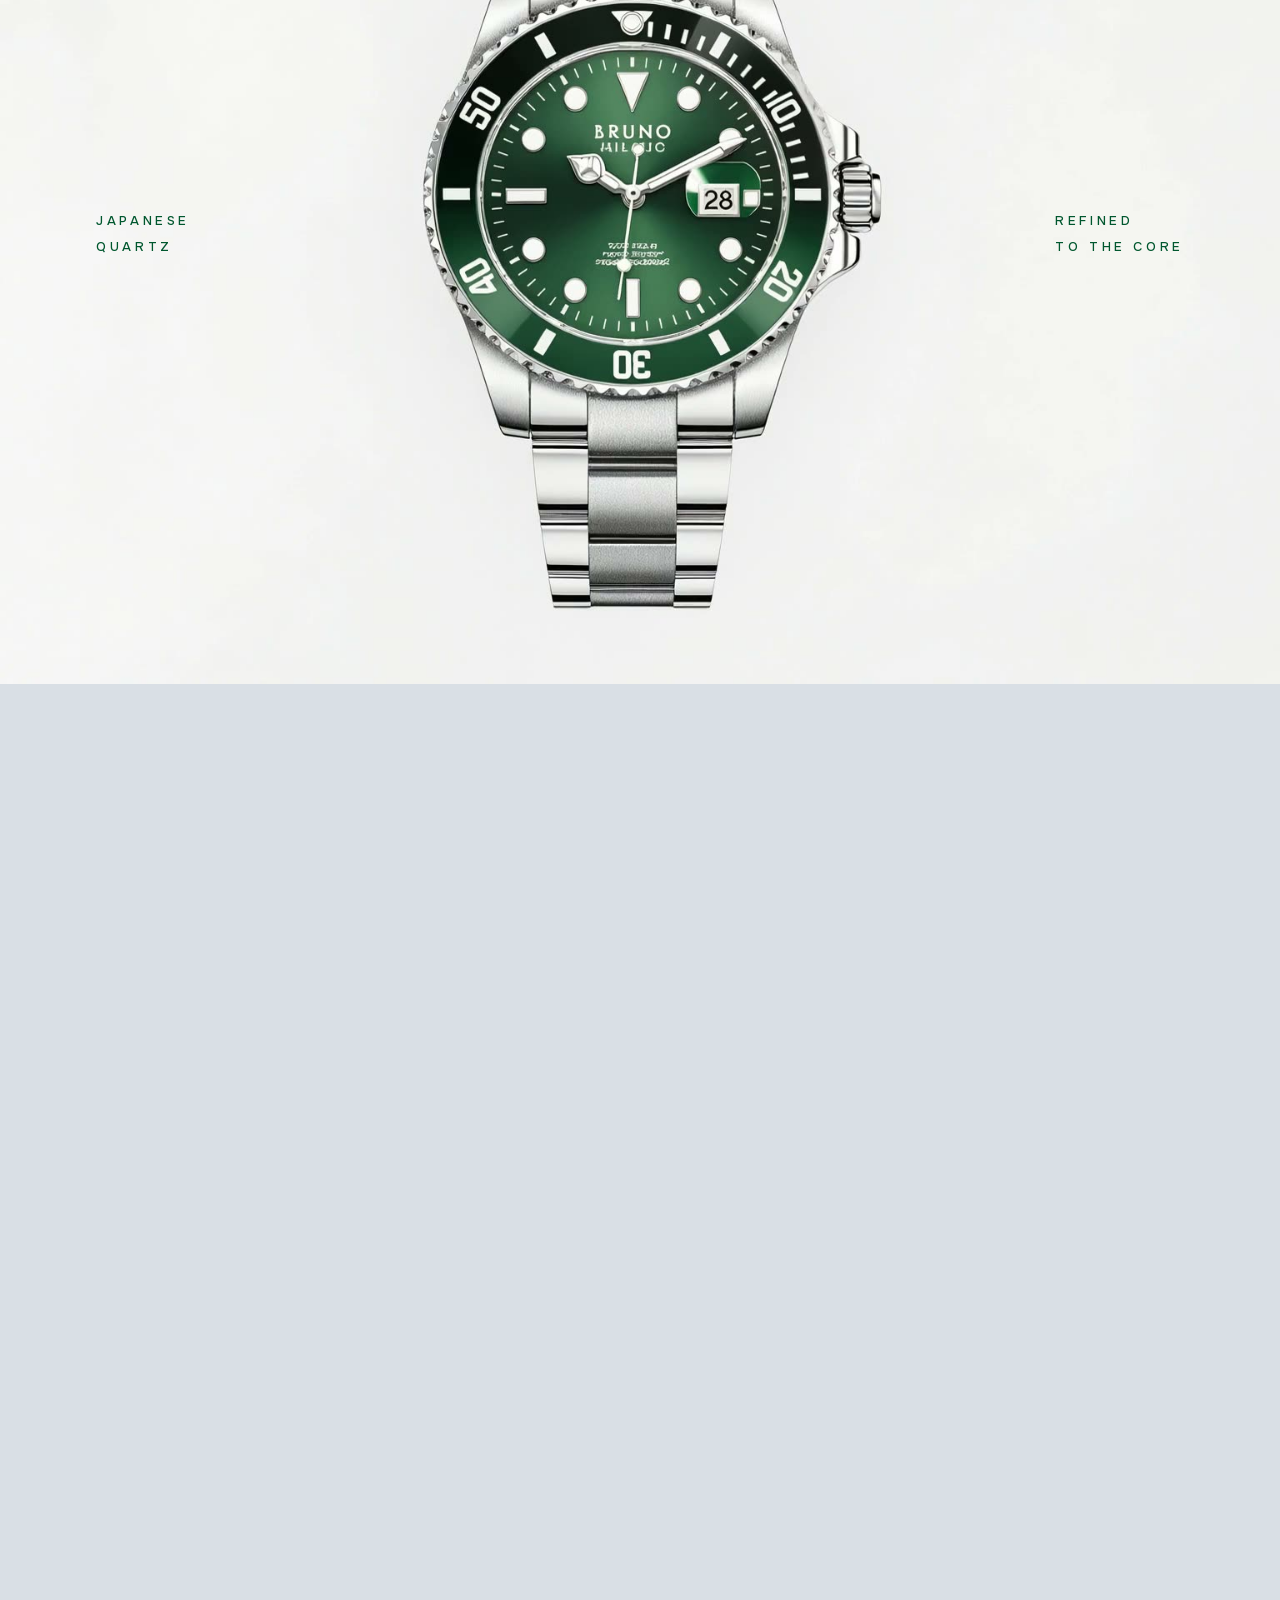
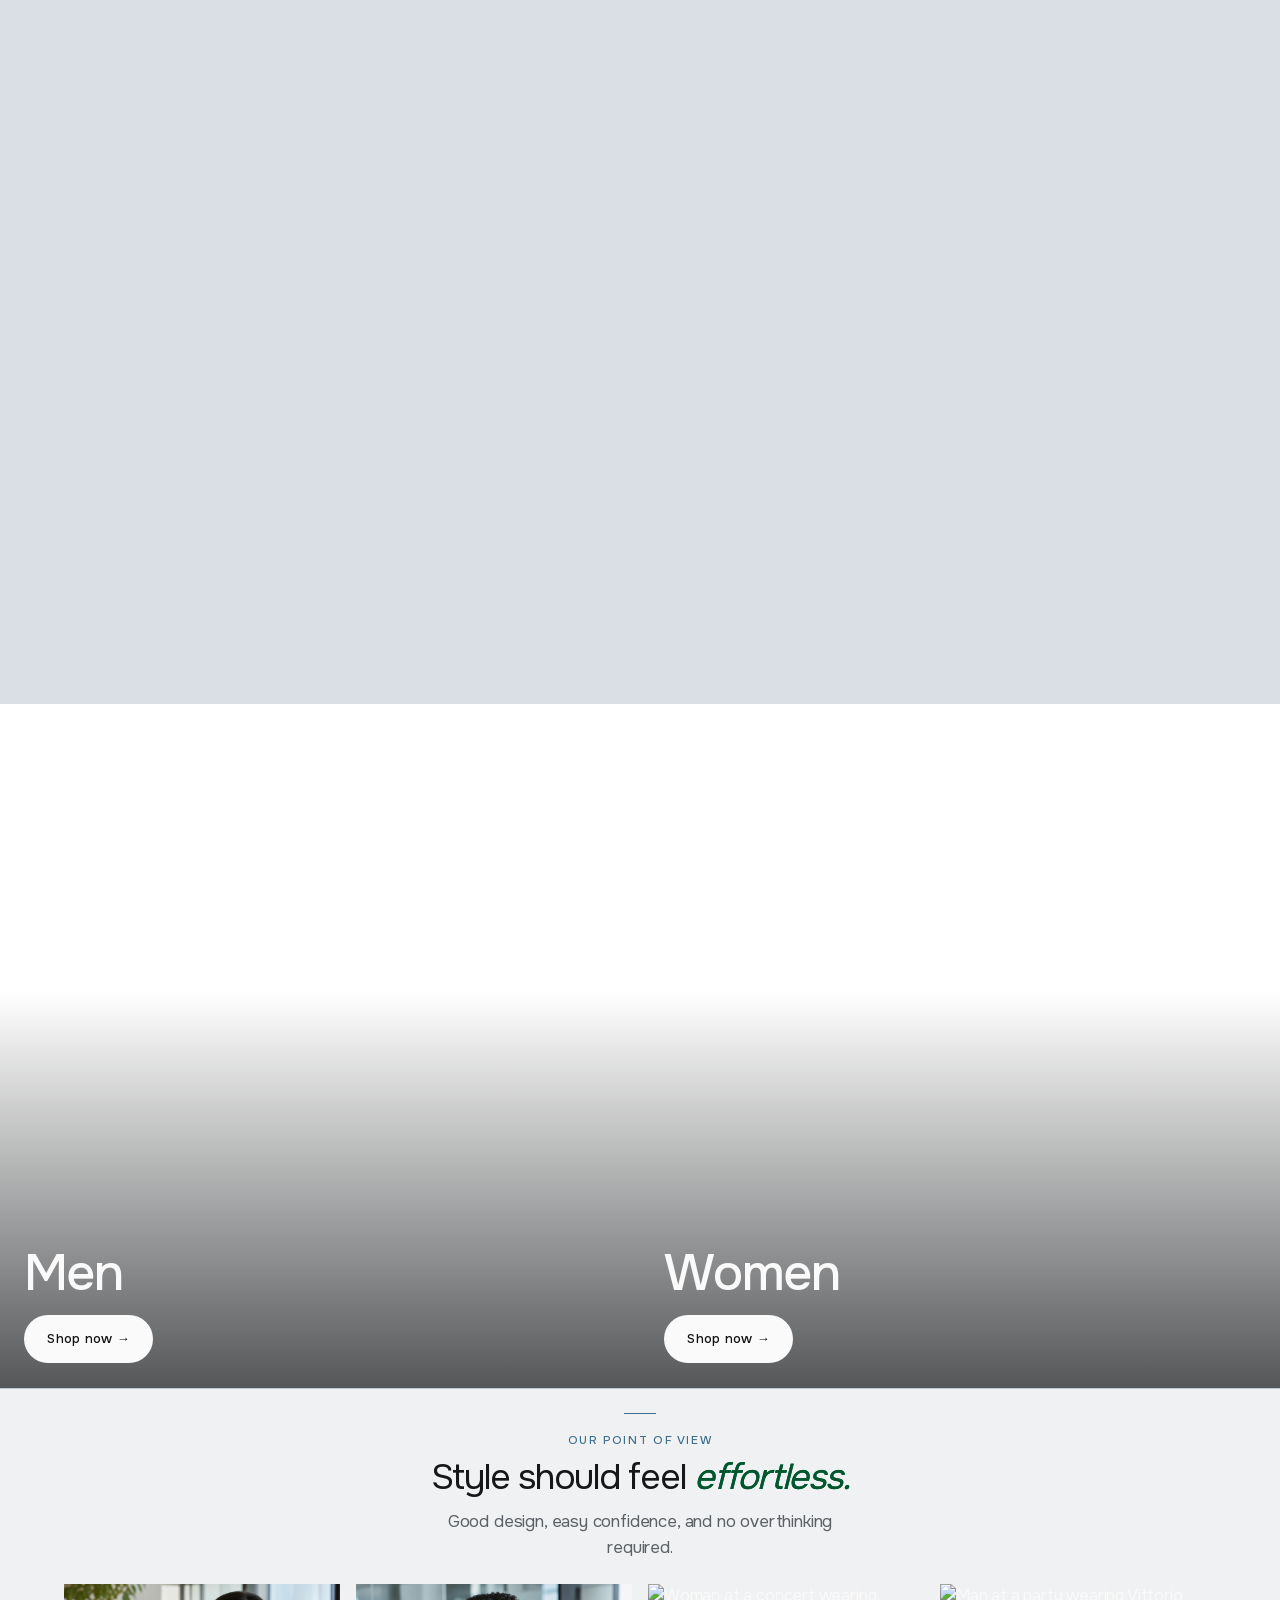
==== commit 3a627322: "video fixed" ====
--- a/index.html
+++ b/index.html
@@ -37,7 +37,7 @@
       href="https://cdn.shopify.com/s/files/1/0888/8929/5134/files/simple-replace_in_output-1790747430833-fauc4.jpg?v=1790747433"
       media="(min-width: 768px)"
     />
-    <link rel="stylesheet" href="css/site.css?v=wa167" />
+    <link rel="stylesheet" href="css/site.css?v=wa168" />
   </head>
   <body>
     <a class="skip" href="#main">Skip to content</a>
@@ -665,7 +665,7 @@
             <wa-carousel-item>
             <a class="reel" href="https://www.brunomilano.com/products/verona-amore-leopardo">
               <video
-                src="https://assets.gethelium.co/workspaces/fc2d8b6b-077d-4a78-aad5-070125fc6577/uploads/8c989a86-8325-4325-ac58-a7acdddfa758-09d27a181be8f8834af62e210086e8cc6423d0b54c4c1c54d433c815ab6700bb.mp4"
+                src="assets/reels/verona-amore-leopardo.mp4?v=2"
                 muted
                 loop
                 playsinline
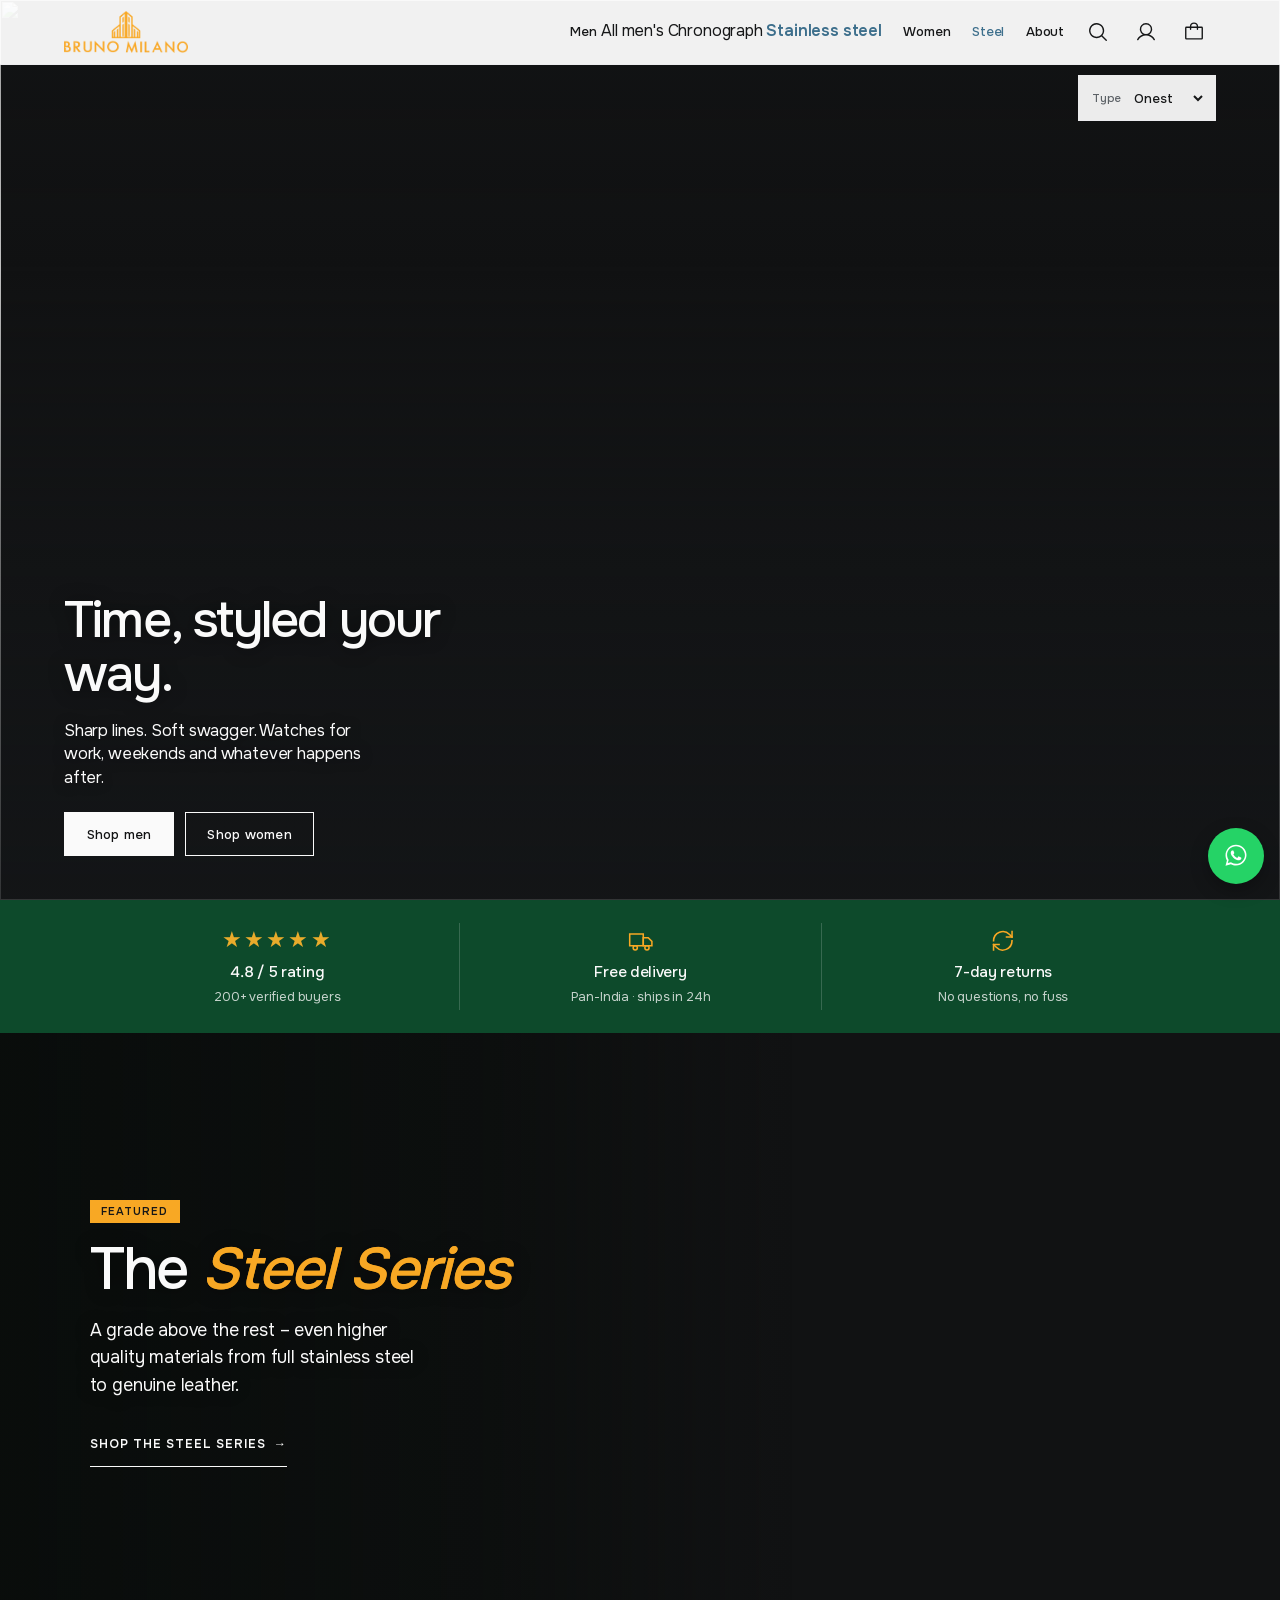
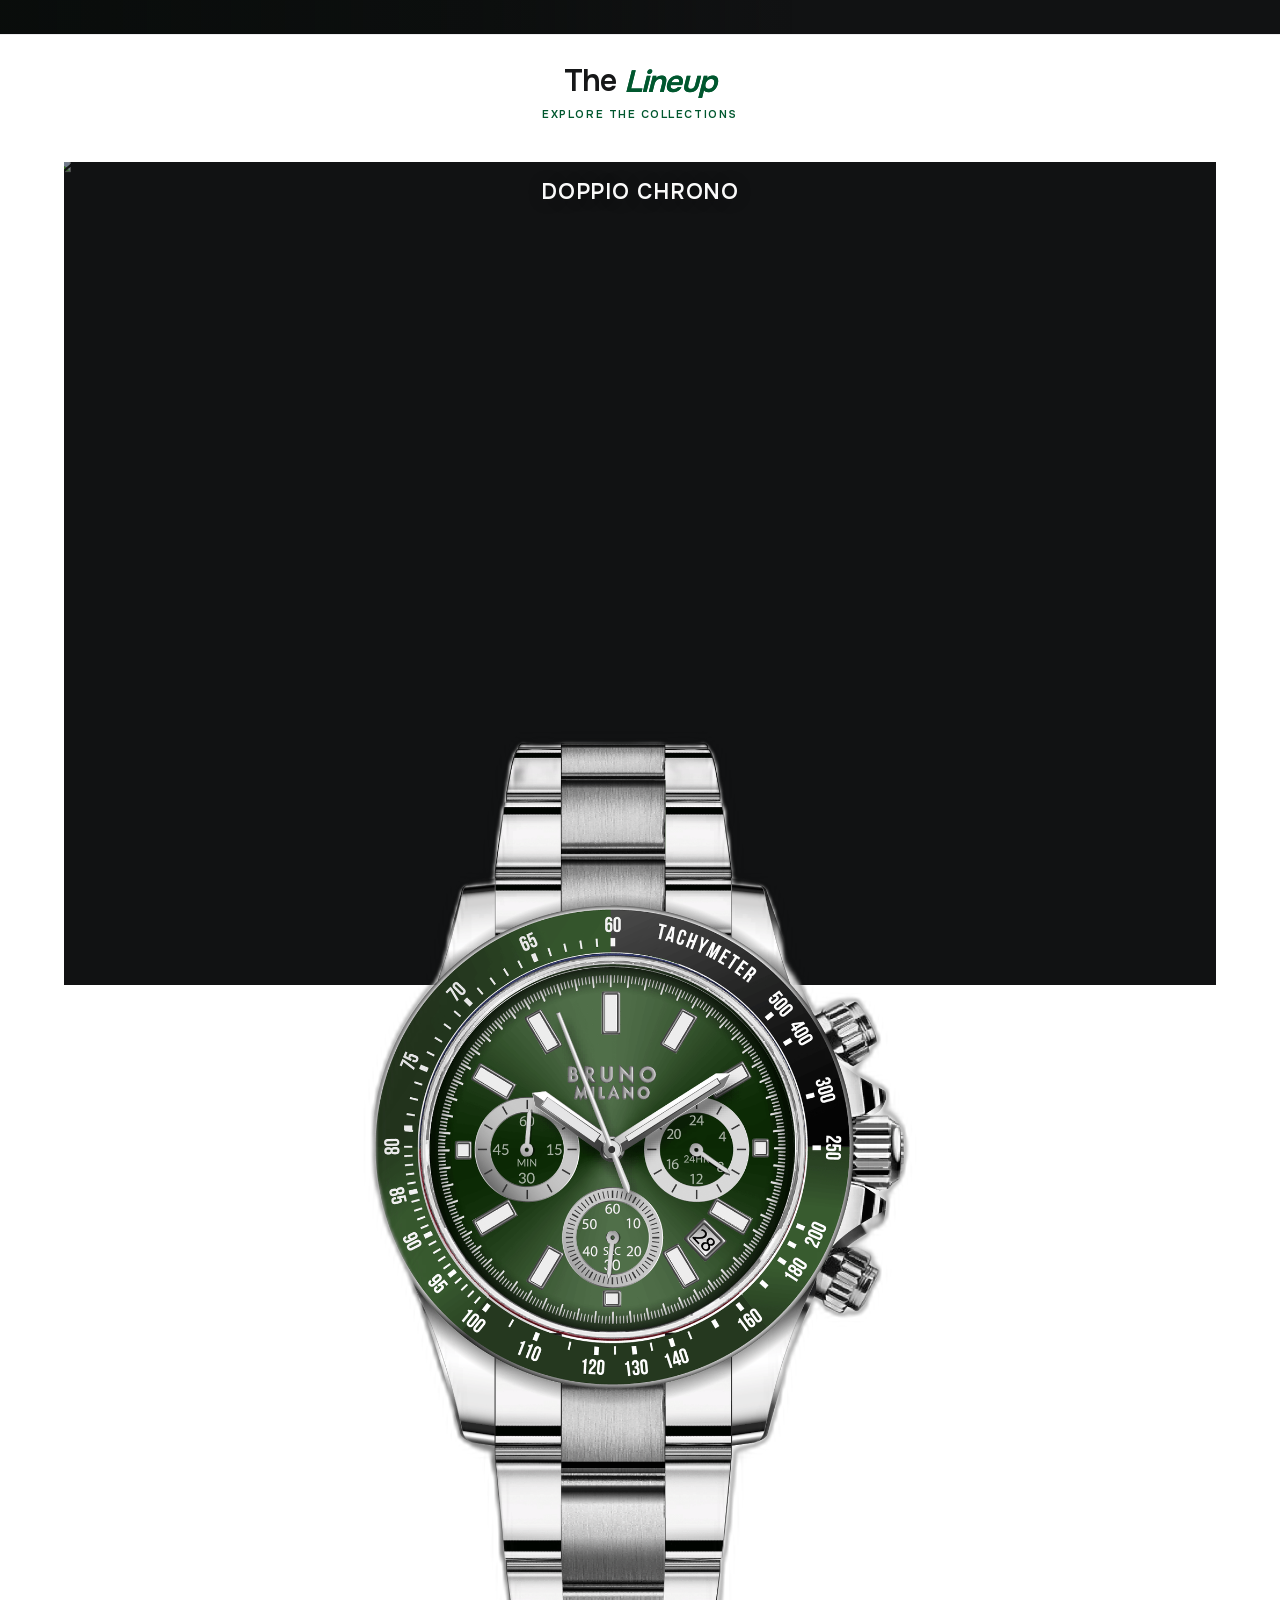
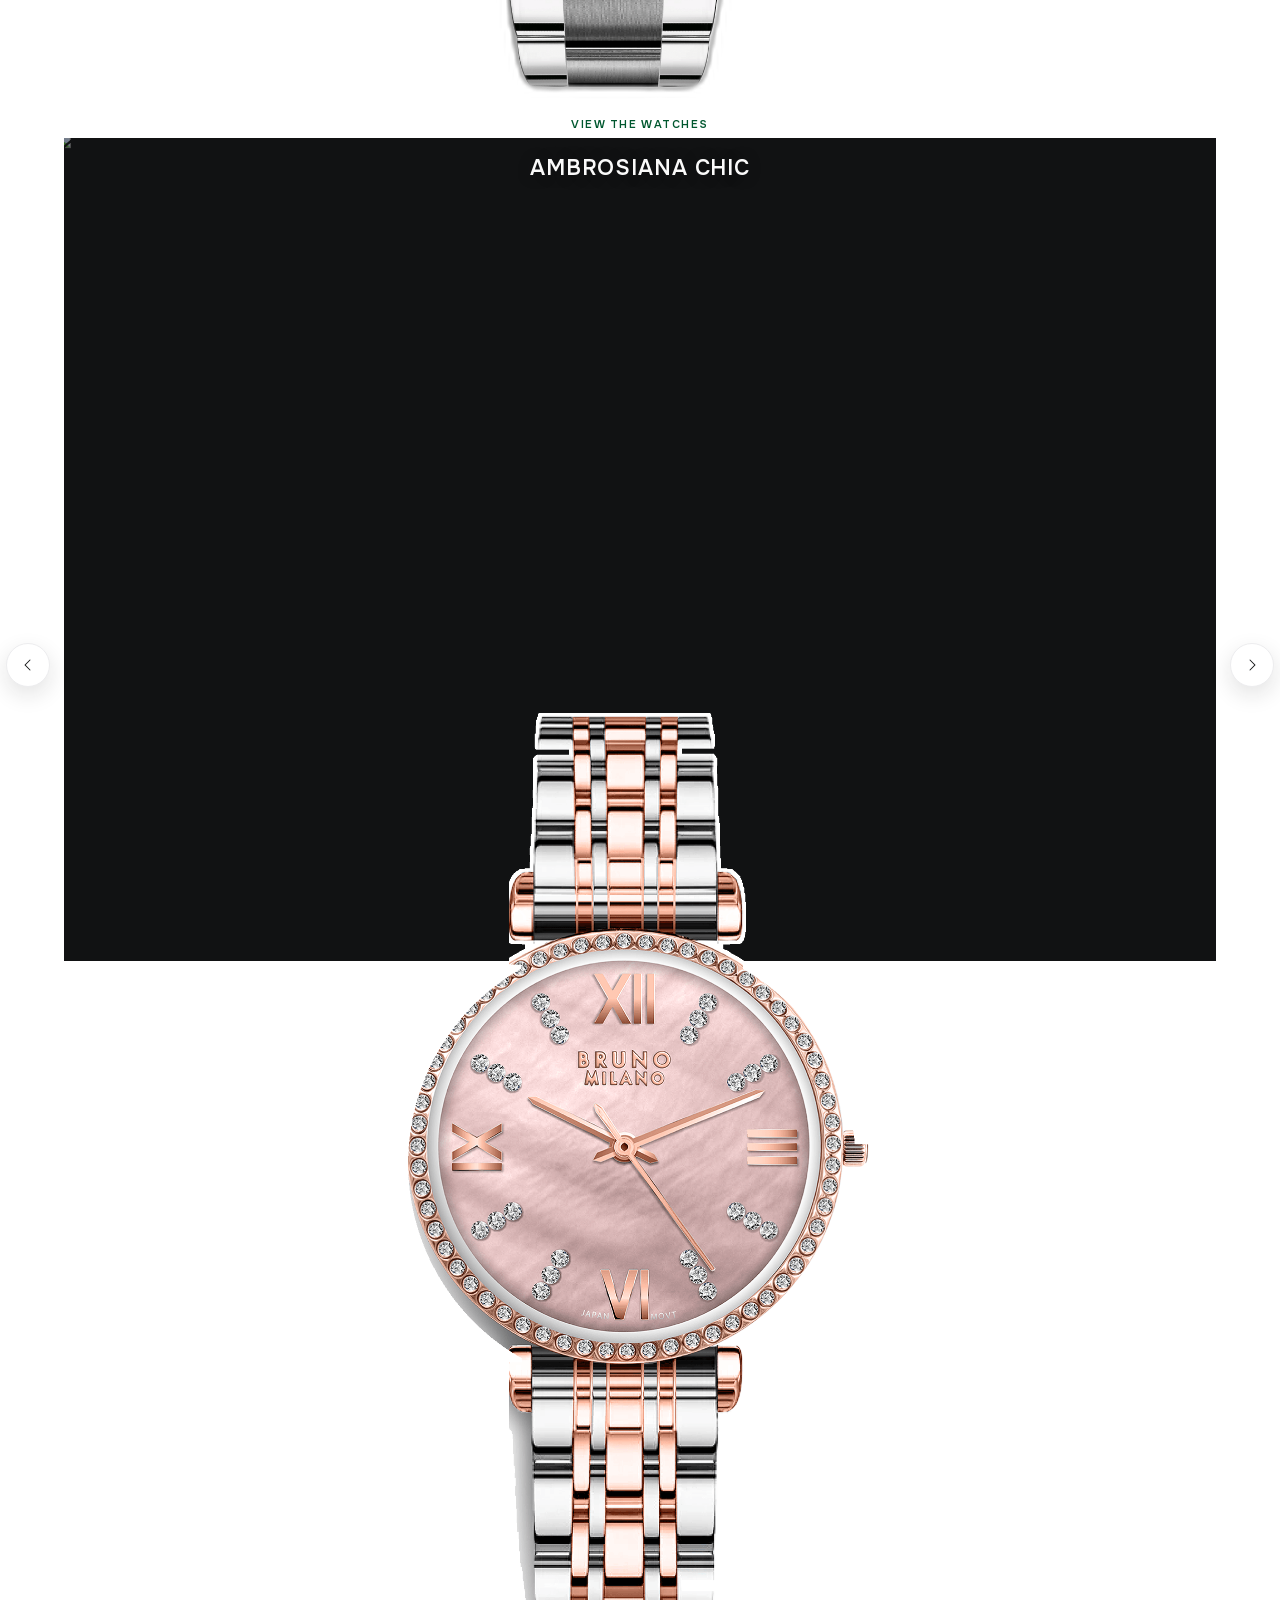
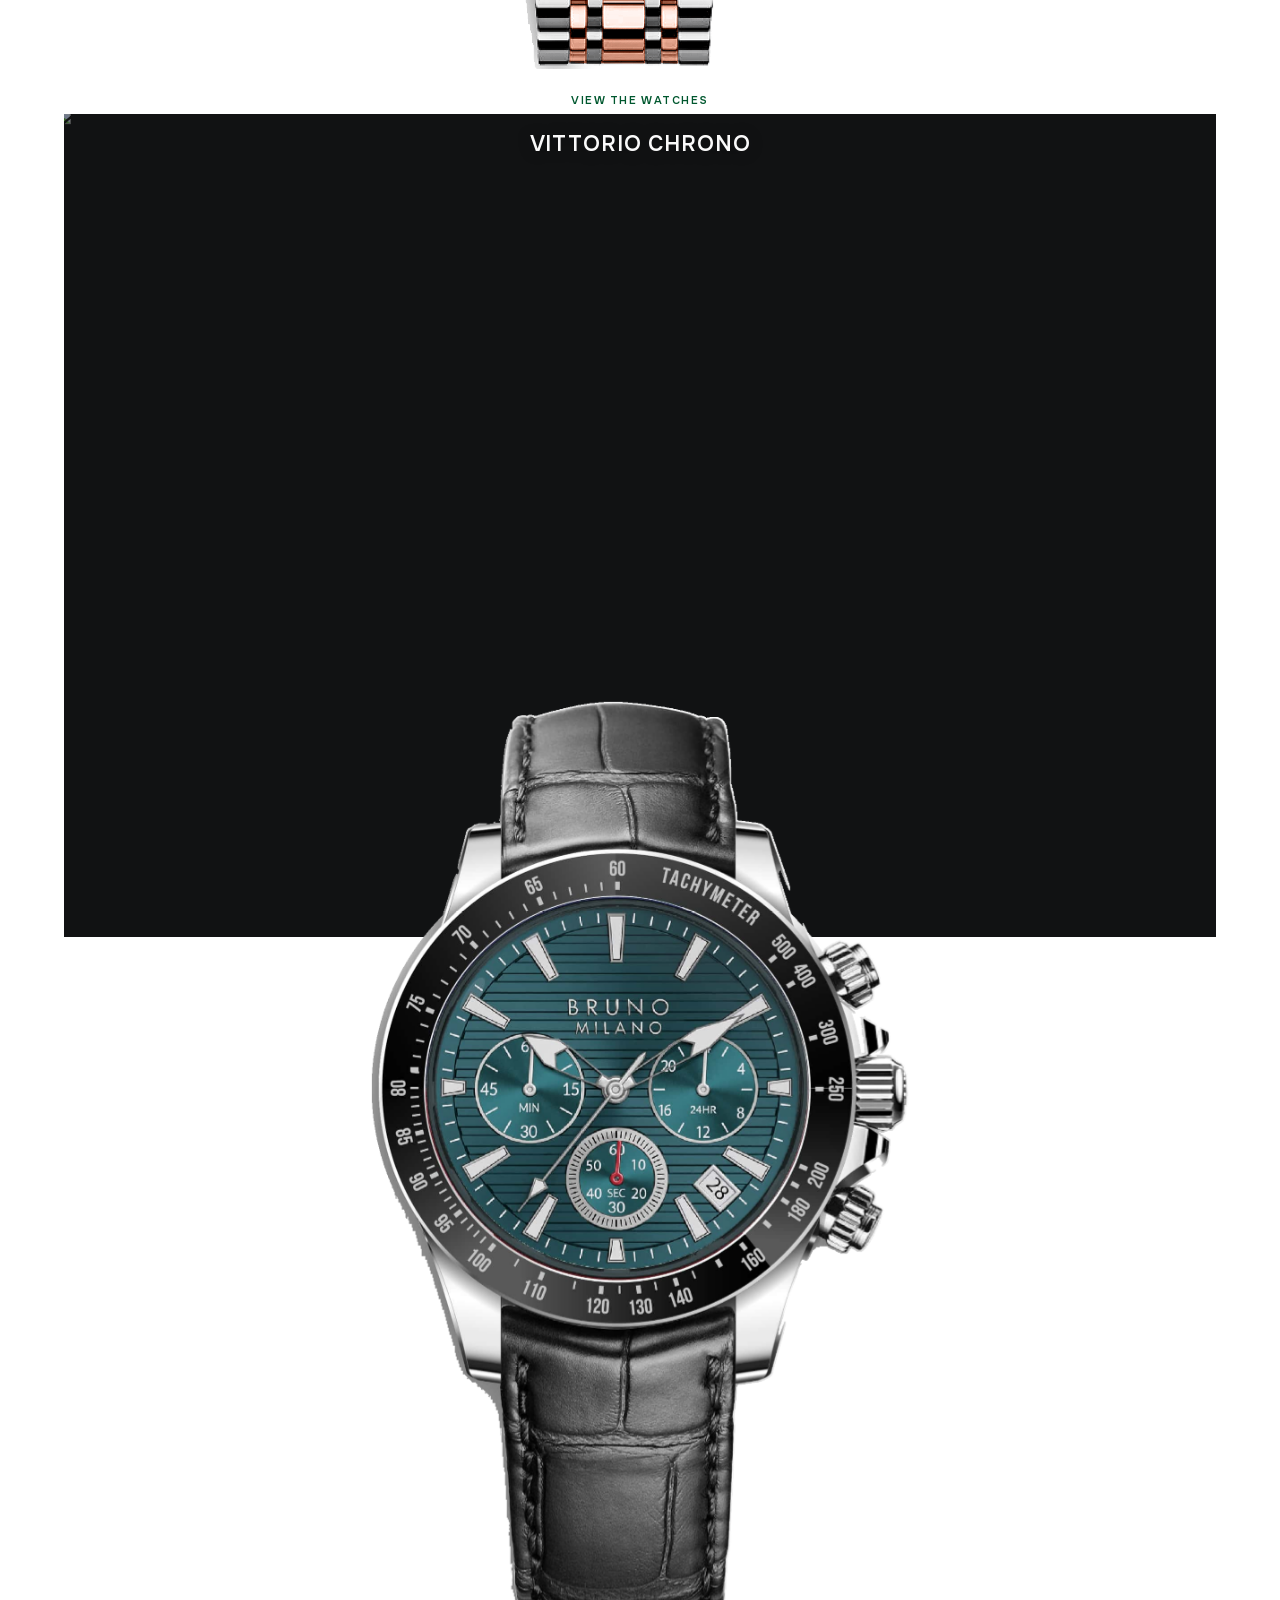
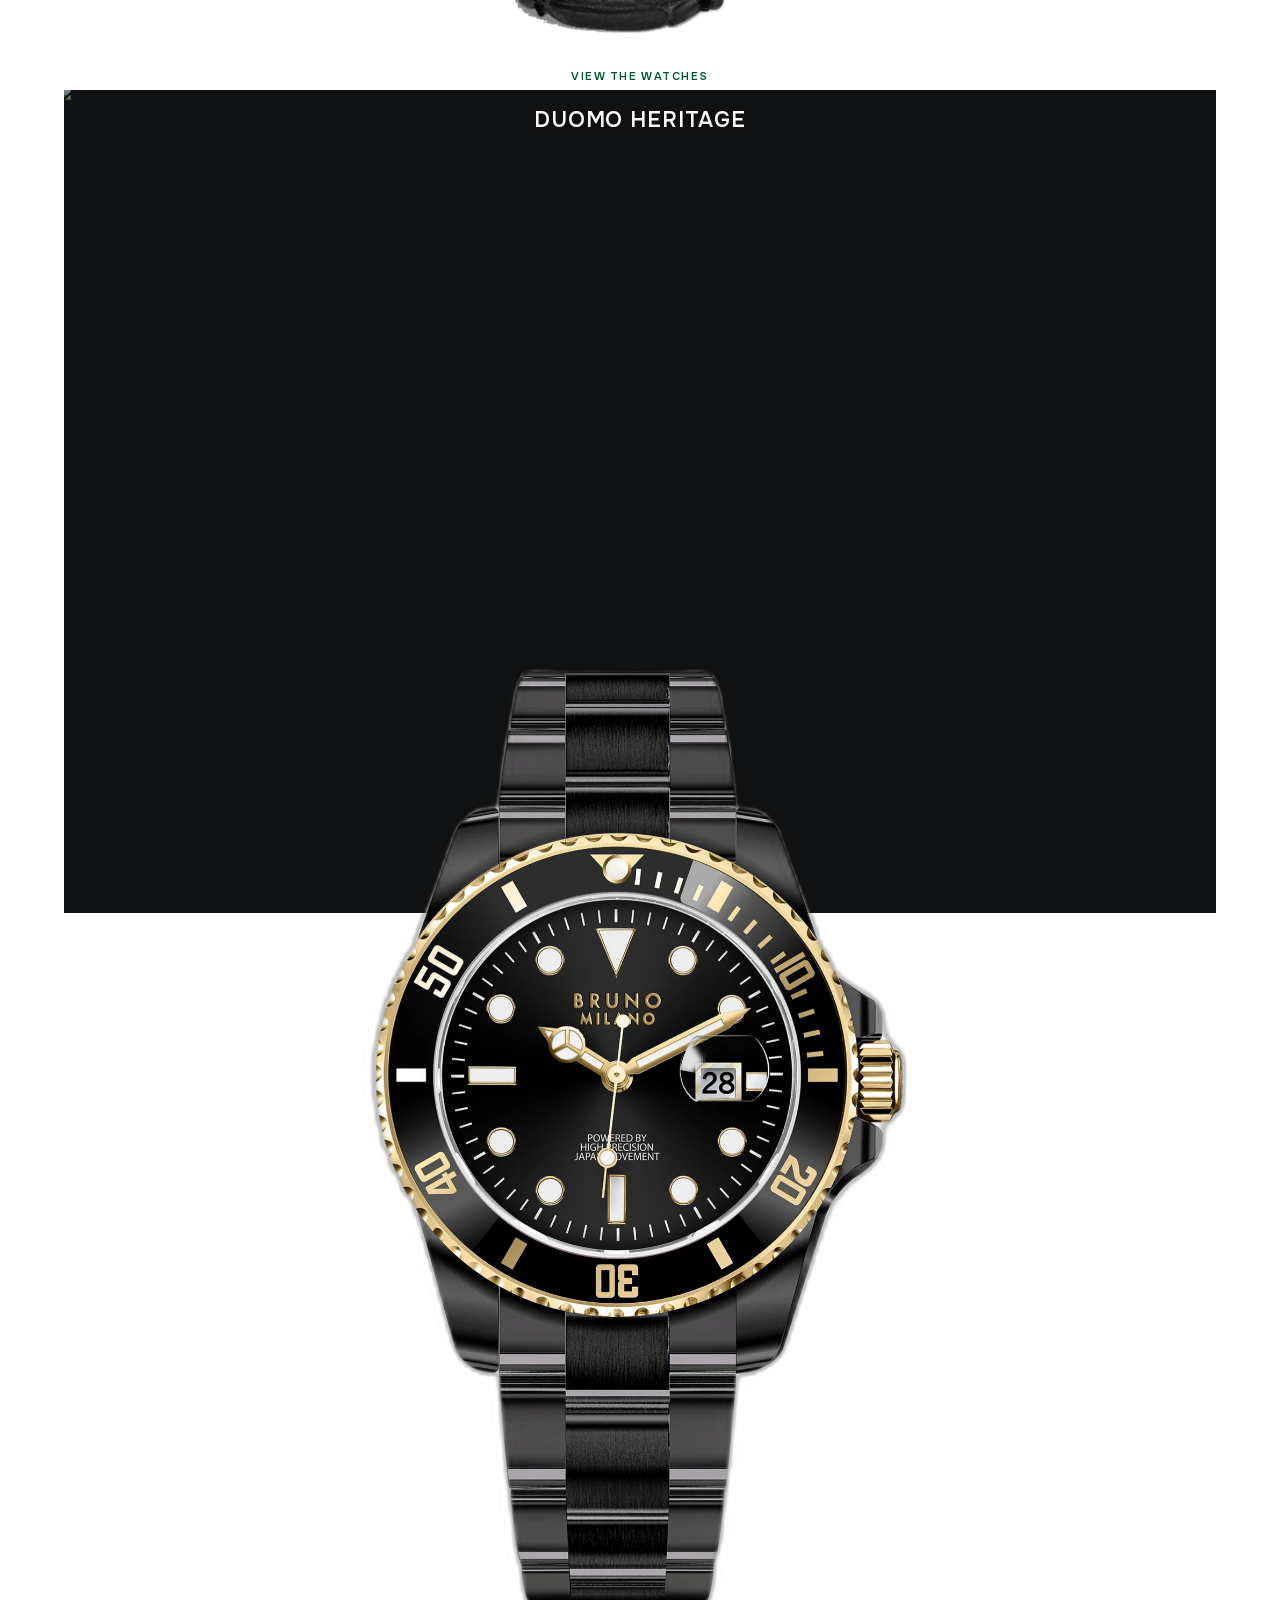
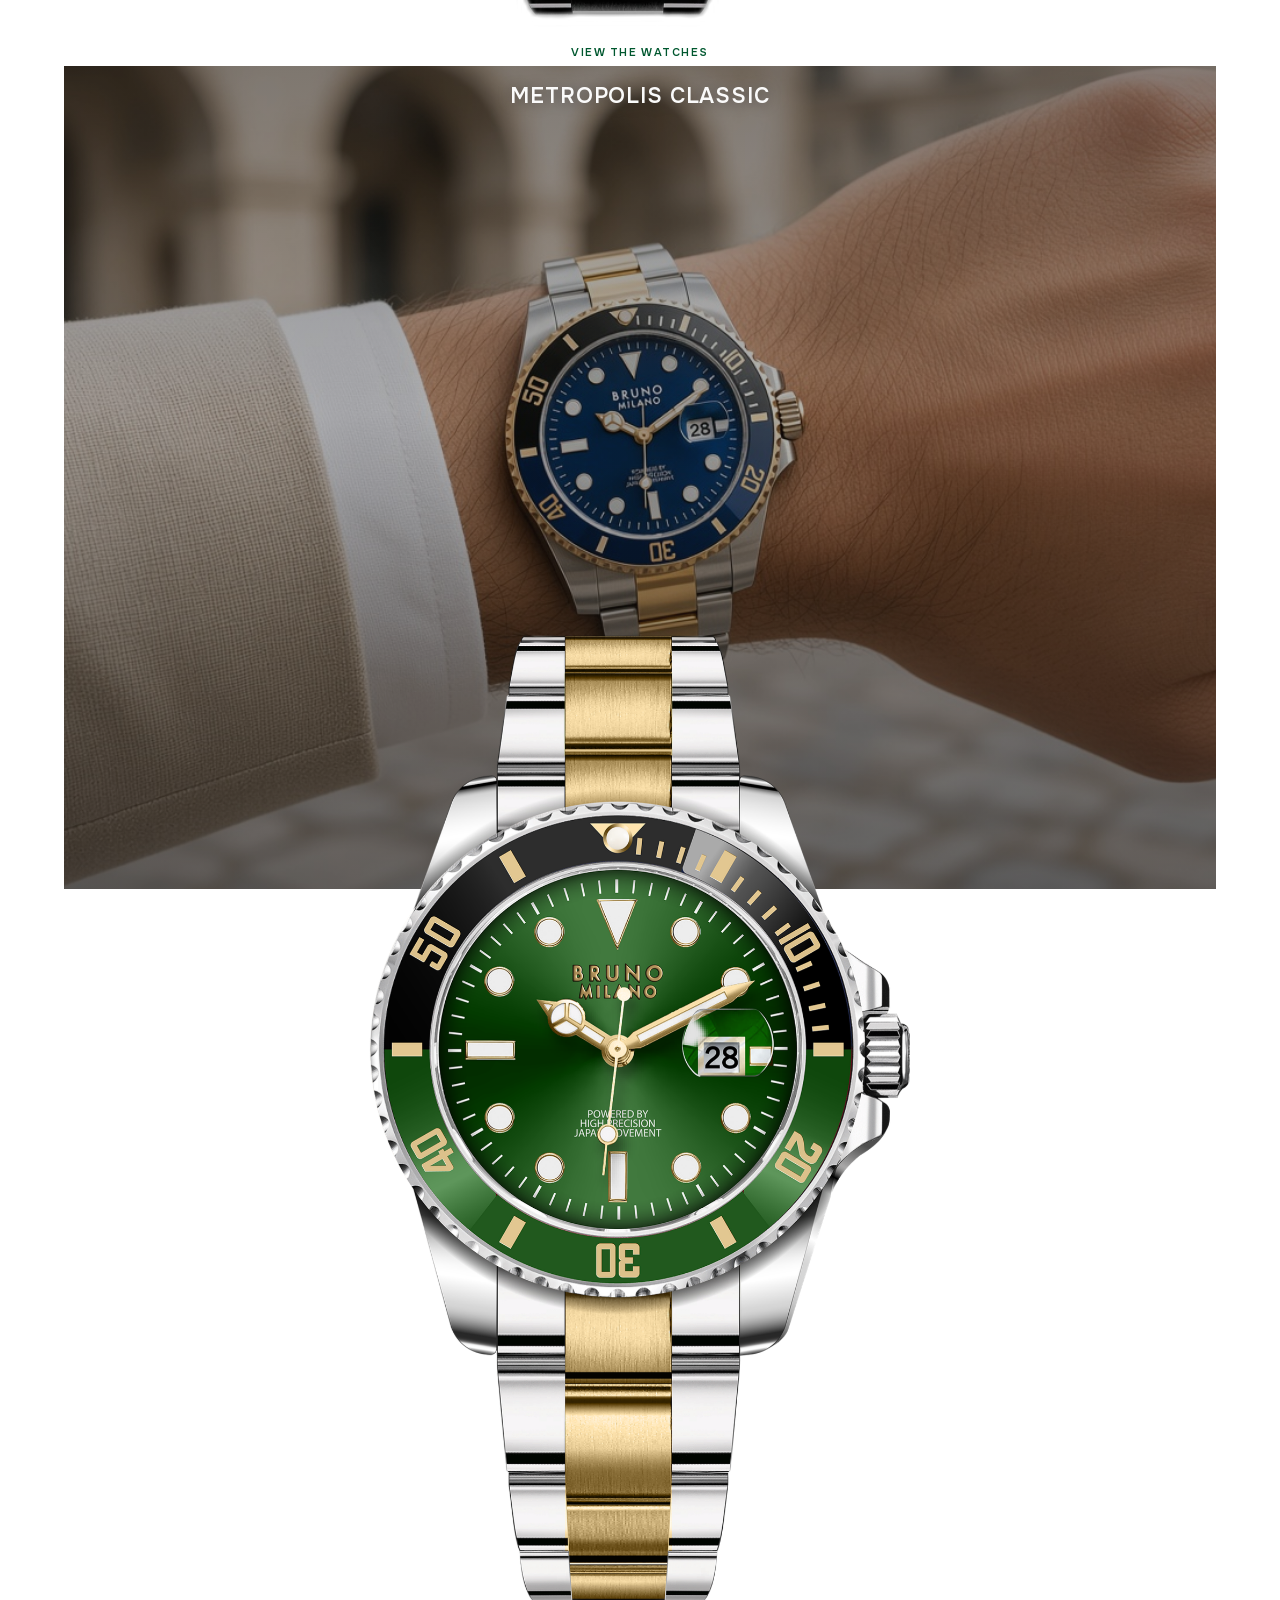
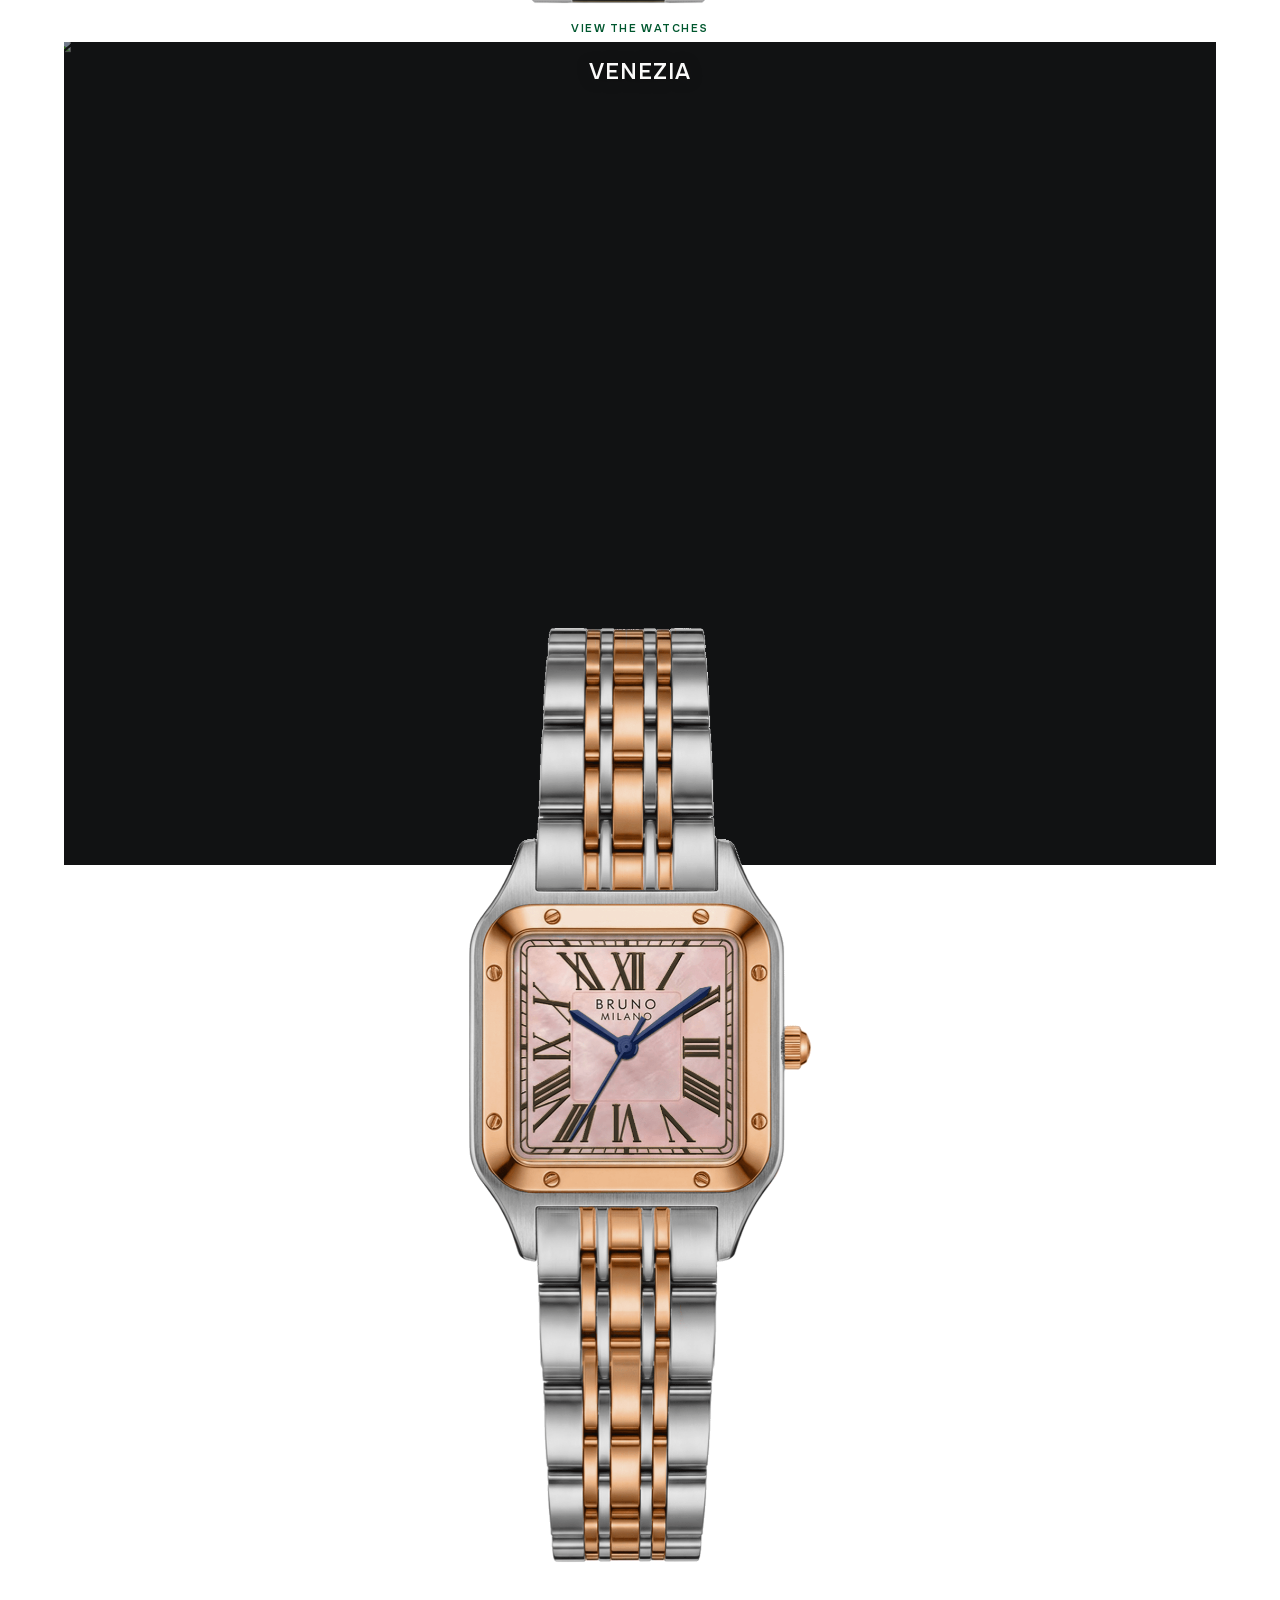
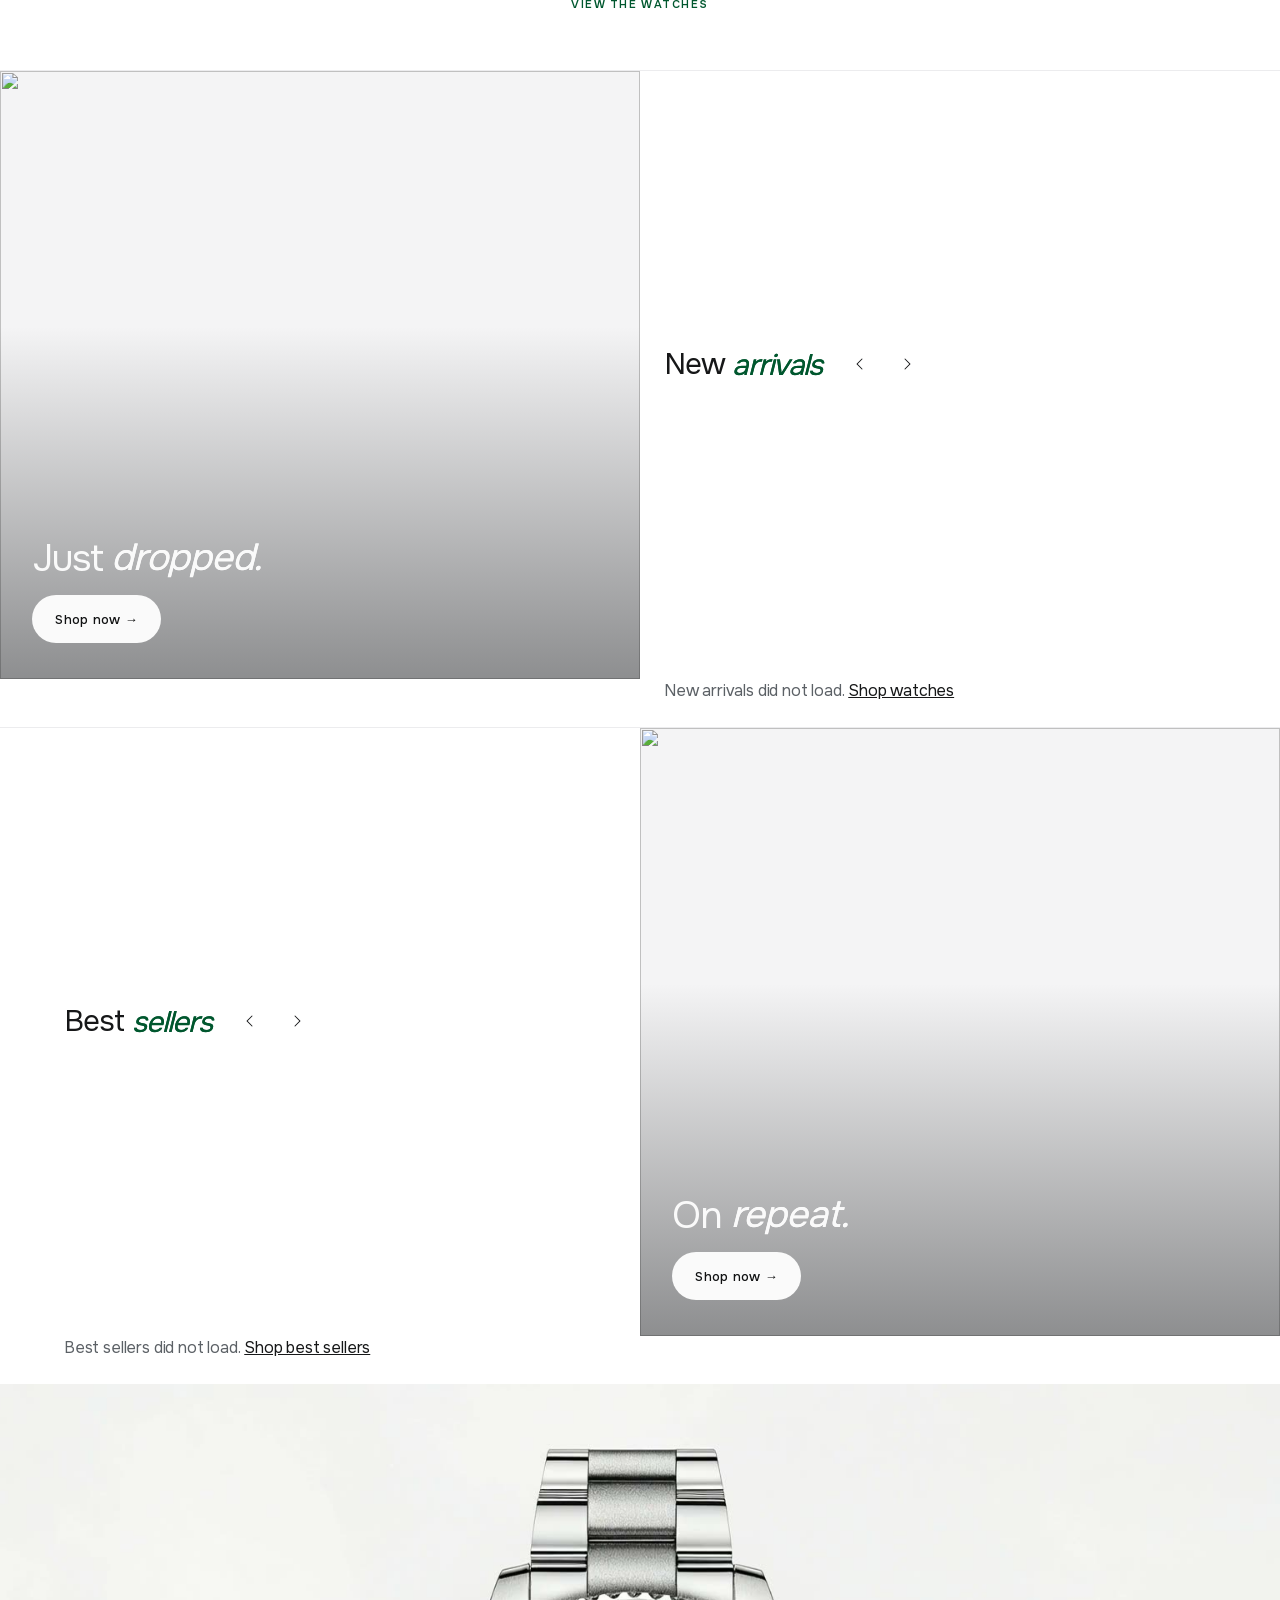
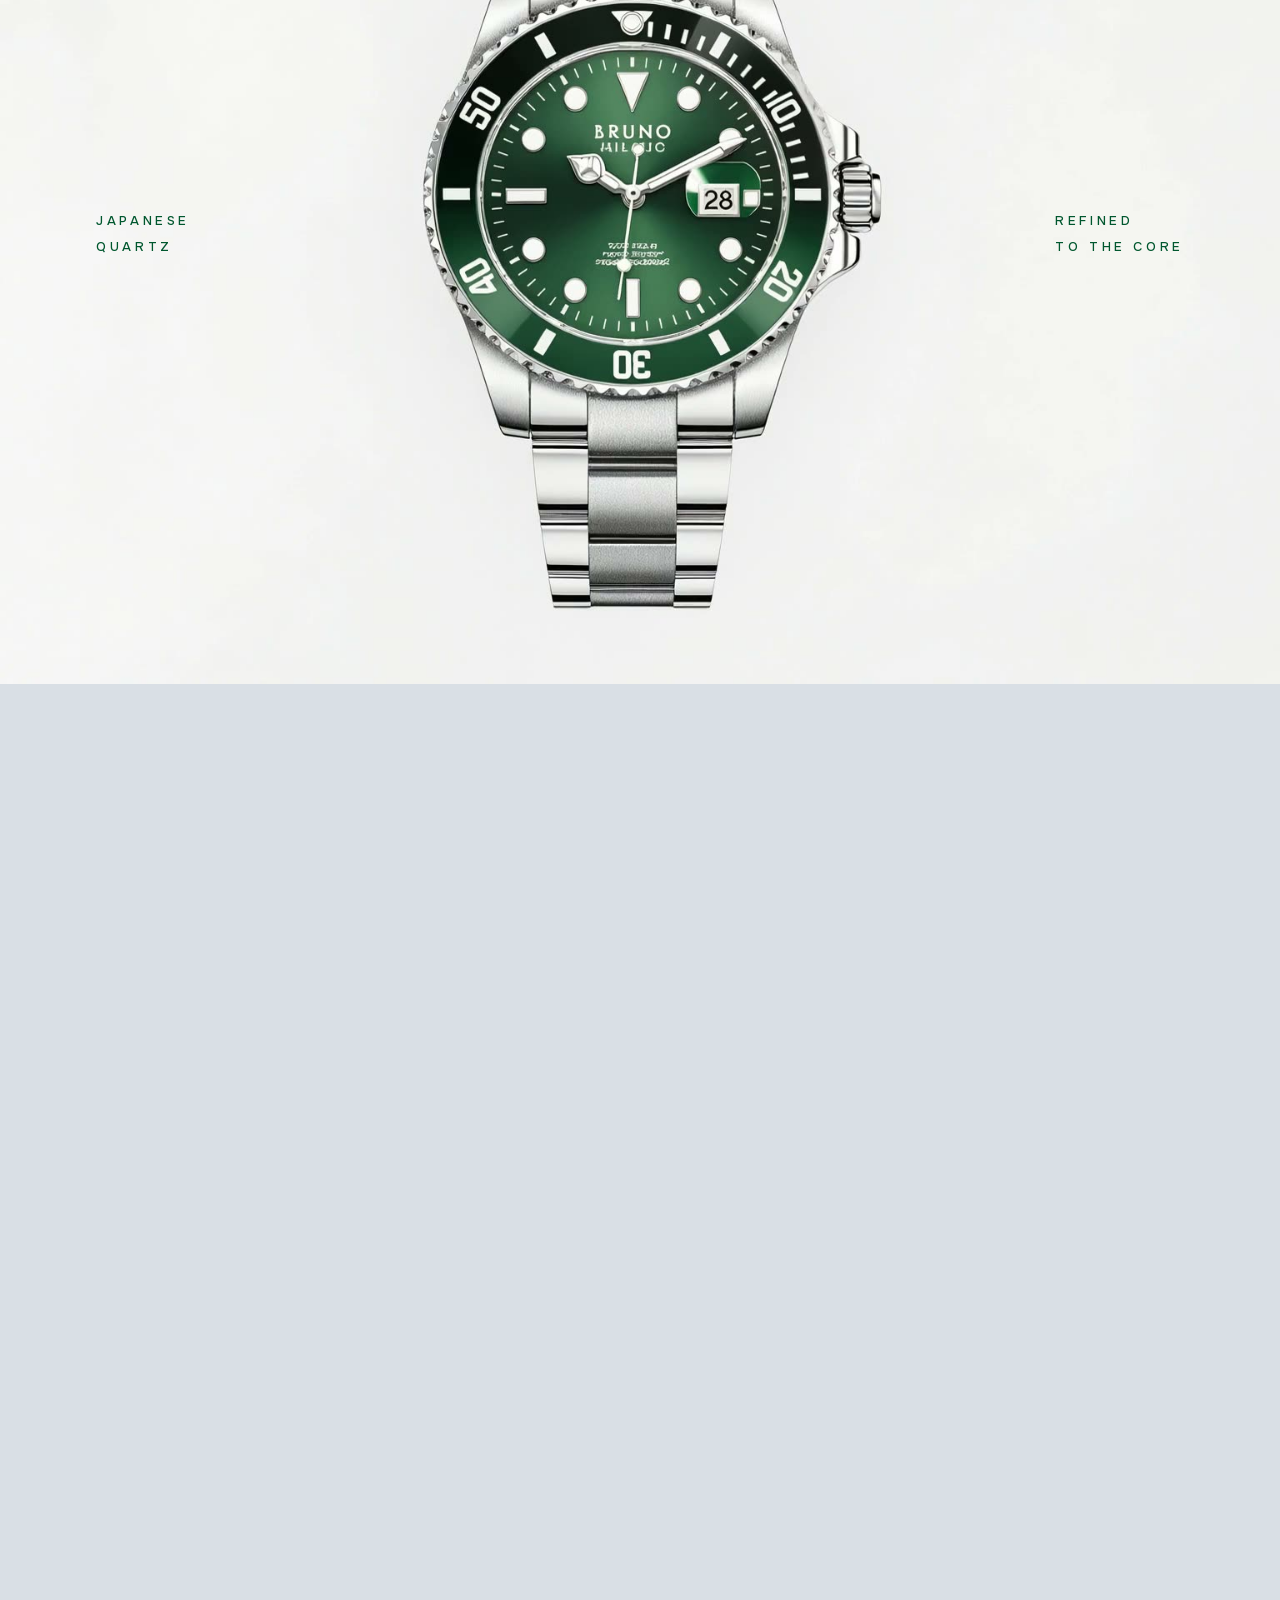
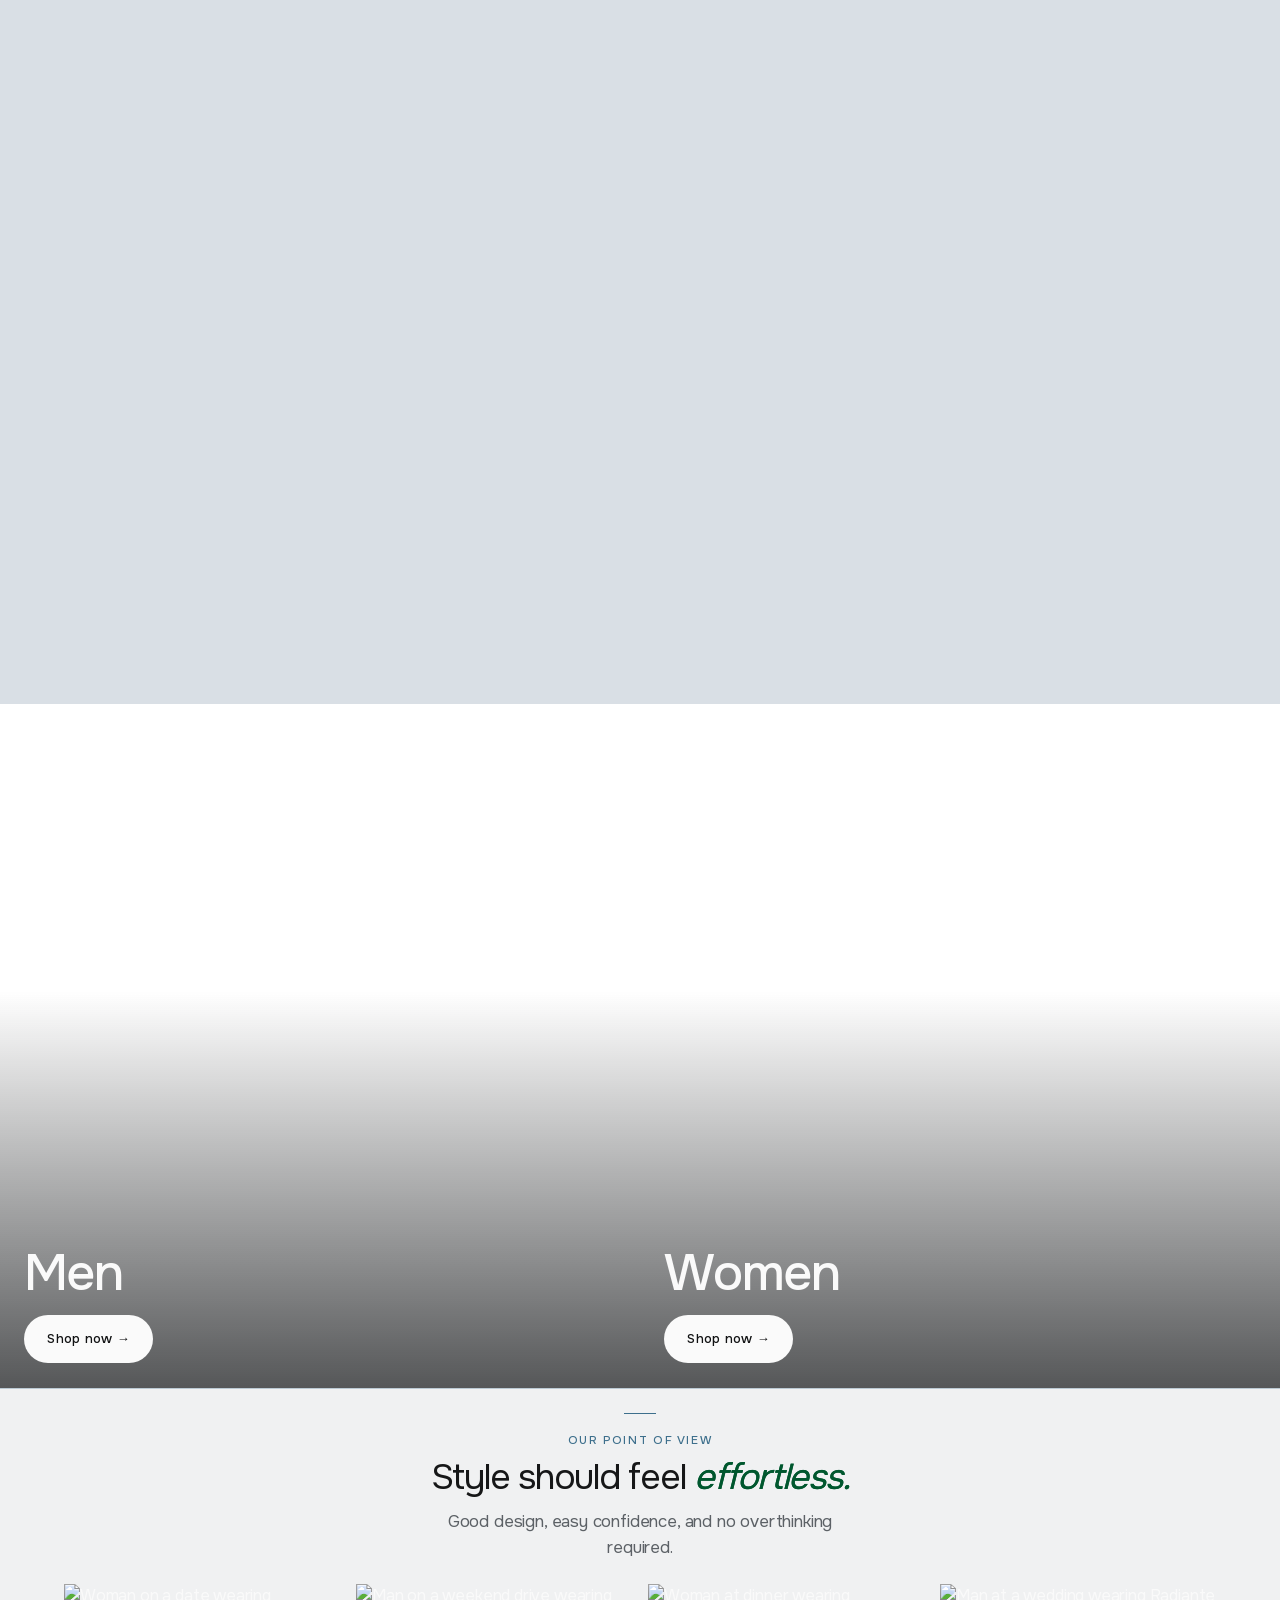
==== commit ead8d94c: "icon bg" ====
--- a/index.html
+++ b/index.html
@@ -37,7 +37,7 @@
       href="https://cdn.shopify.com/s/files/1/0888/8929/5134/files/simple-replace_in_output-1790747430833-fauc4.jpg?v=1790747433"
       media="(min-width: 768px)"
     />
-    <link rel="stylesheet" href="css/site.css?v=wa168" />
+    <link rel="stylesheet" href="css/site.css?v=wa170" />
   </head>
   <body>
     <a class="skip" href="#main">Skip to content</a>
@@ -482,7 +482,7 @@
         <div class="sequence-stage">
           <video
             id="sequence-video"
-            data-src="assets/explosion-scrub.mp4"
+            data-src="assets/explosion-desktop-lite.mp4?v=1"
             data-src-mobile="assets/explosion-mobile-lite.mp4?v=1"
             poster="assets/explosion-poster.jpg"
             muted
@@ -996,6 +996,6 @@
       <svg xmlns="http://www.w3.org/2000/svg" width="28" height="28" viewBox="0 0 32 32" fill="currentColor" aria-hidden="true"><path d="M16 3C9.4 3 4 8.4 4 15c0 2.1.6 4.2 1.6 6L4 27l6.2-1.6c1.7 1 3.7 1.5 5.8 1.5 6.6 0 12-5.4 12-12S22.6 3 16 3zm0 21.8c-1.9 0-3.7-.5-5.3-1.5l-.4-.2-3.7 1 1-3.6-.2-.4c-1-1.6-1.6-3.5-1.6-5.5C5.8 9.5 10.4 4.9 16 4.9S26.2 9.5 26.2 15 21.6 24.8 16 24.8zm5.6-7.3c-.3-.2-1.8-.9-2.1-1-.3-.1-.5-.2-.7.2-.2.3-.8 1-.9 1.2-.2.2-.3.2-.6.1-.3-.2-1.3-.5-2.5-1.5-.9-.8-1.5-1.8-1.7-2.1-.2-.3 0-.5.1-.6l.5-.5c.1-.2.2-.3.3-.5.1-.2 0-.4 0-.5l-.9-2.2c-.2-.6-.5-.5-.7-.5h-.6c-.2 0-.5.1-.8.4-.3.3-1 1-1 2.5s1.1 2.9 1.2 3.1c.2.2 2.1 3.3 5.1 4.6.7.3 1.3.5 1.7.6.7.2 1.4.2 1.9.1.6-.1 1.8-.7 2-1.4.3-.7.3-1.3.2-1.4-.1-.1-.3-.2-.6-.4z"></path></svg>
     </a>
 
-    <script src="js/site.js?v=wa64" defer></script>
+    <script src="js/site.js?v=wa66" defer></script>
   </body>
 </html>
--- a/css/site.css
+++ b/css/site.css
@@ -5335,3 +5335,8 @@
   border-top: 0;
   padding-top: 0;
 }
+
+/* Illustrations sit straight on the grey panel (no white tile behind them). */
+.direct li {
+  background: transparent;
+}
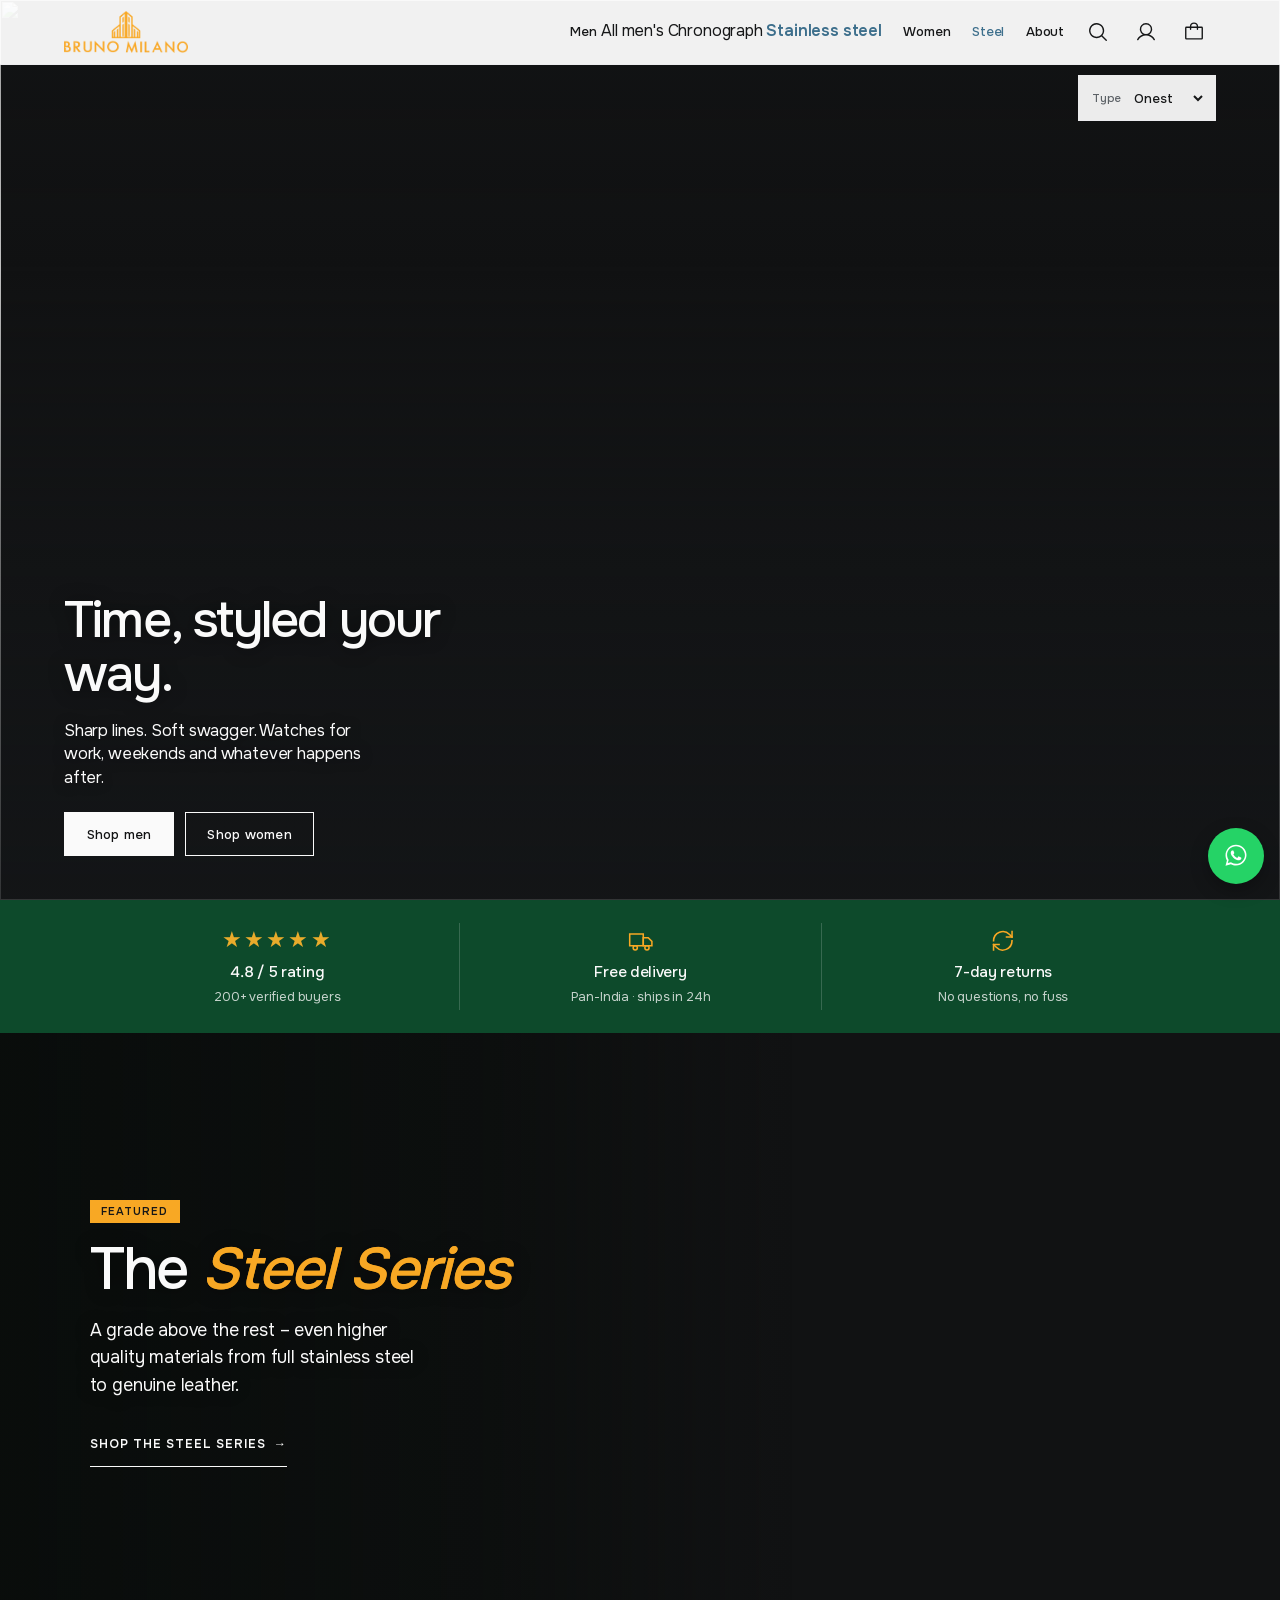
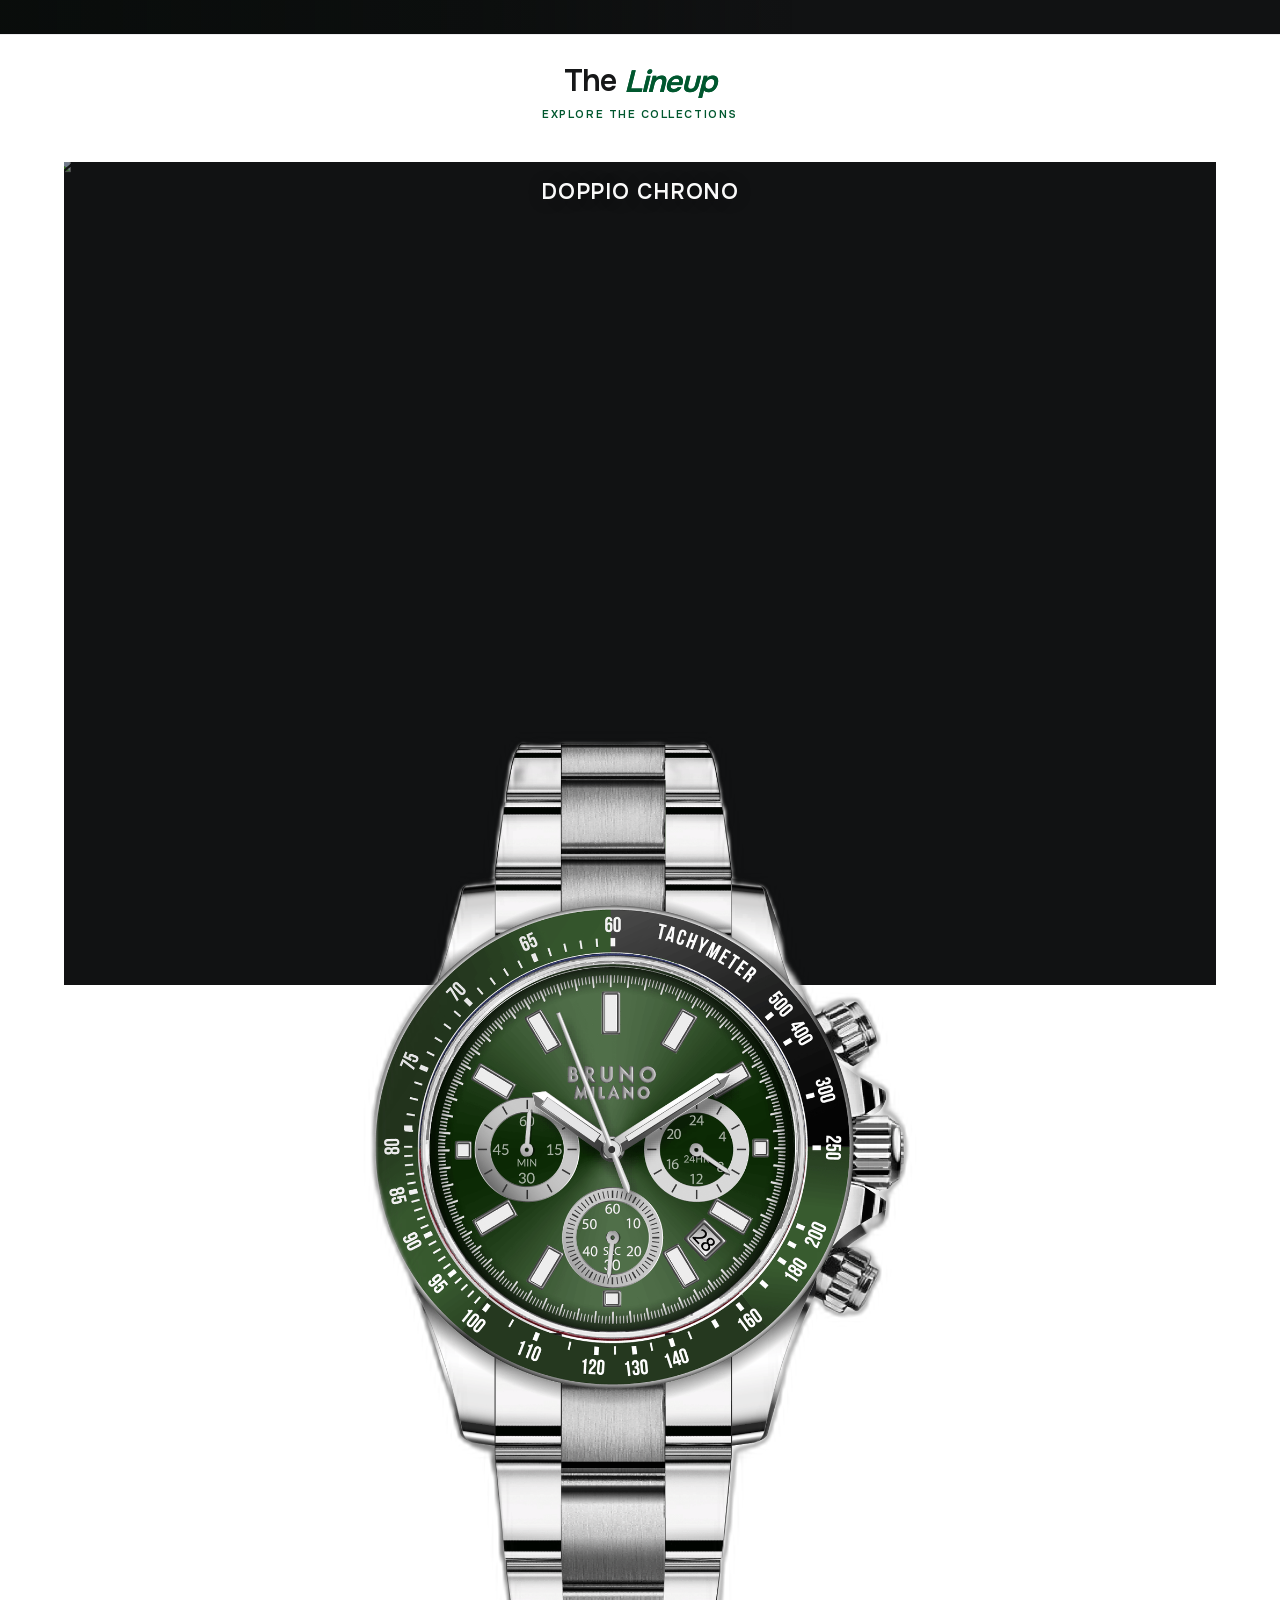
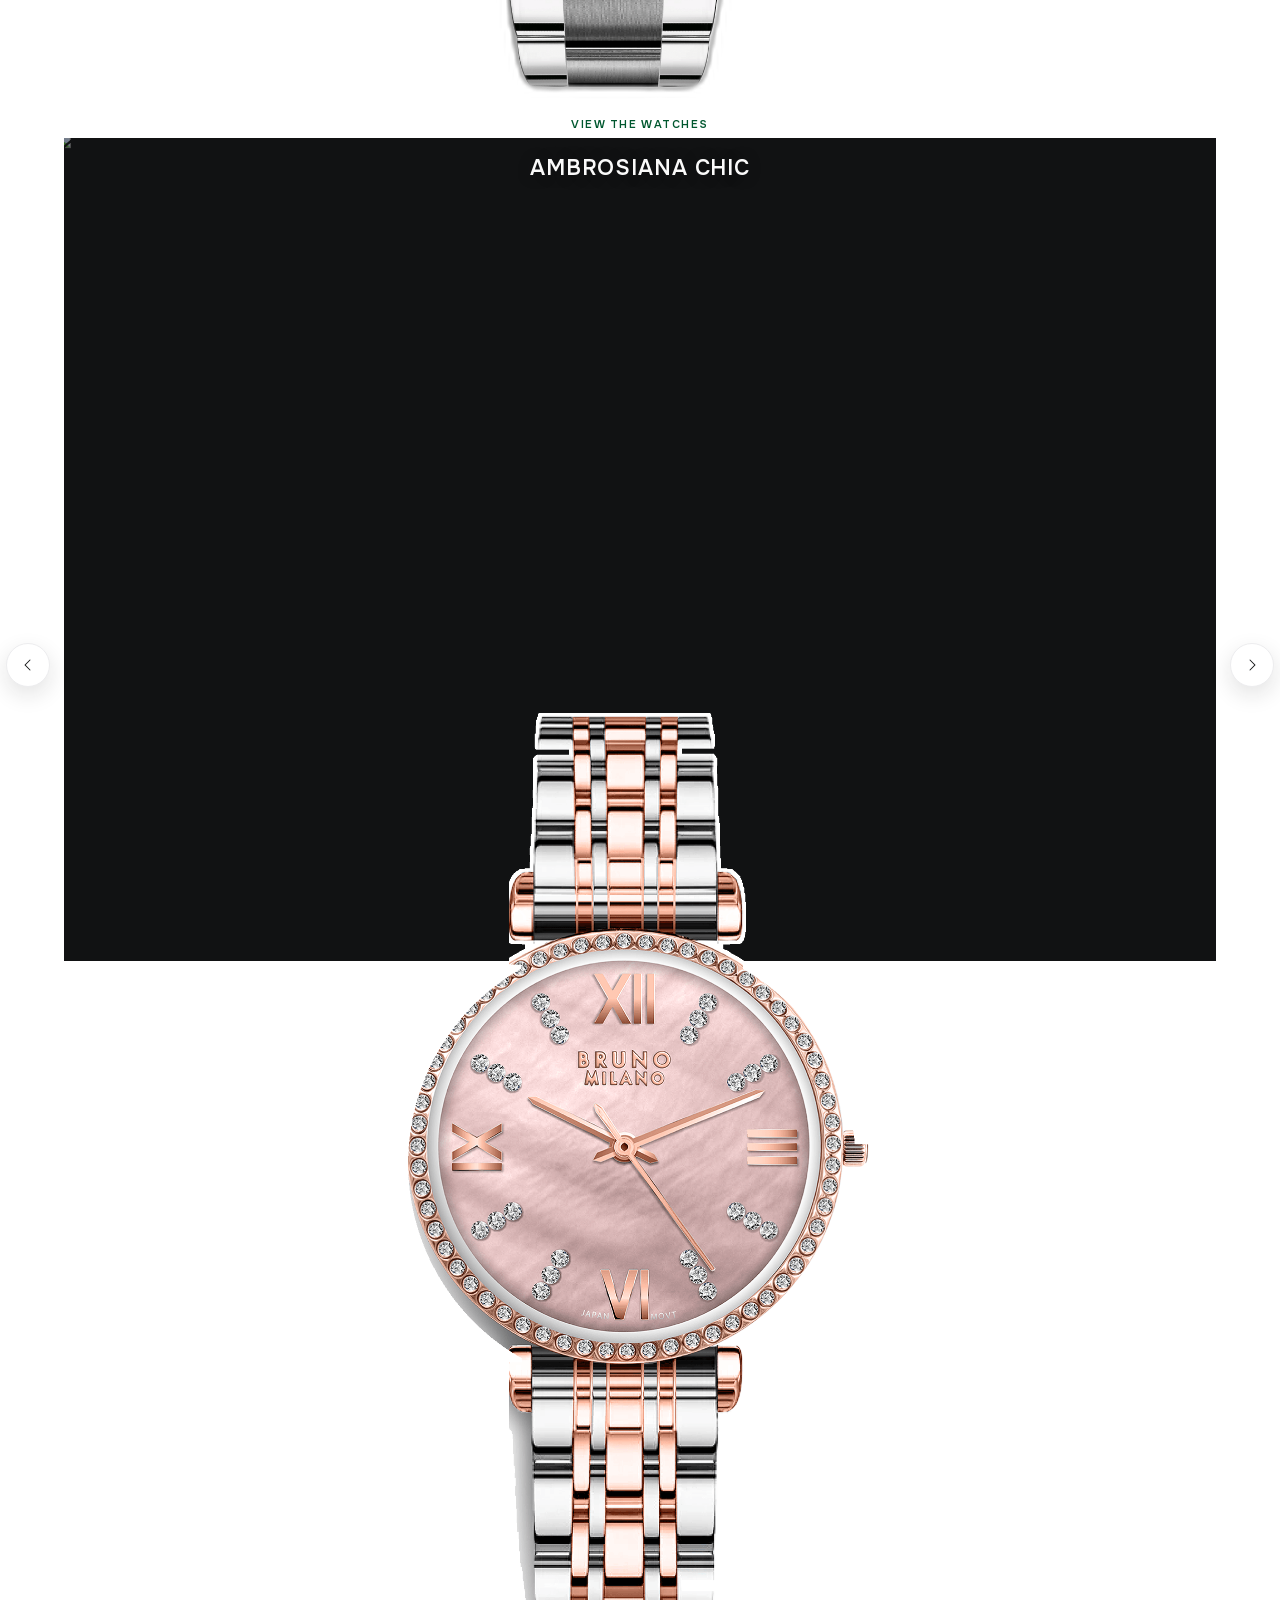
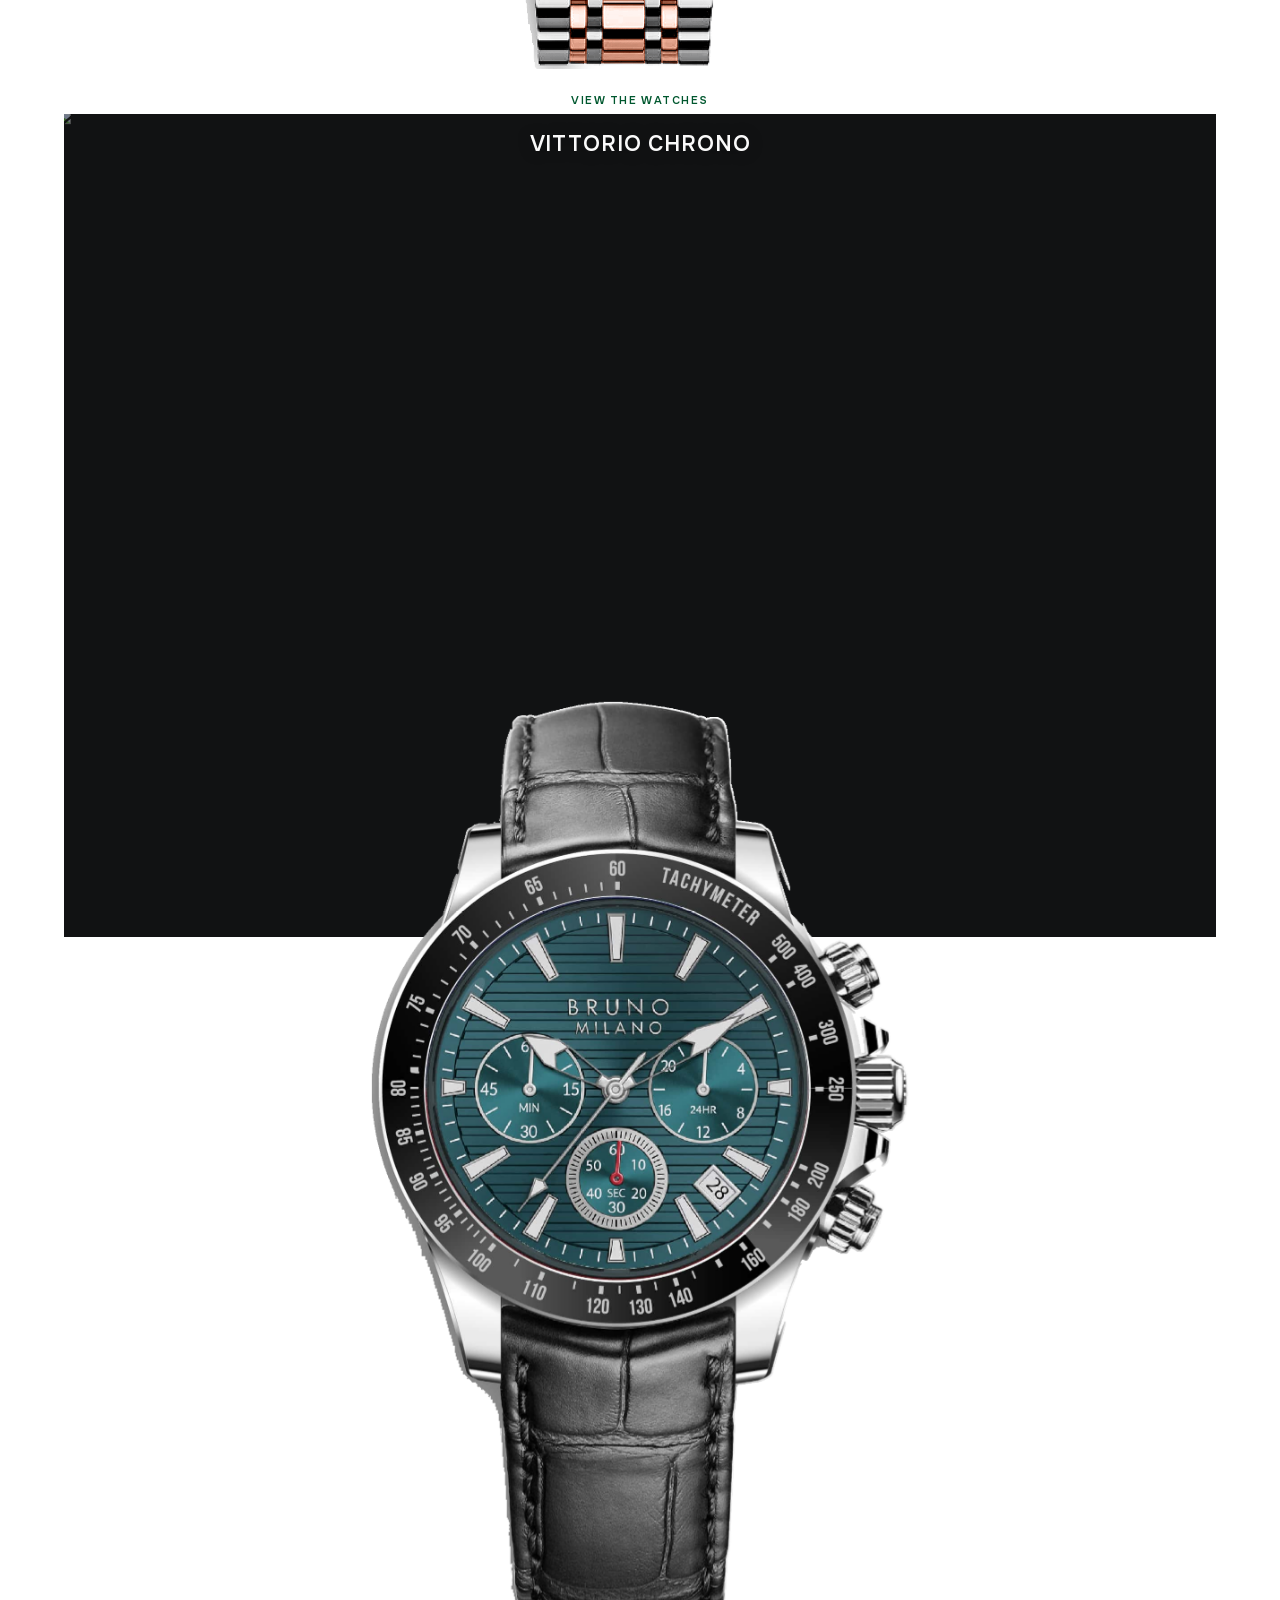
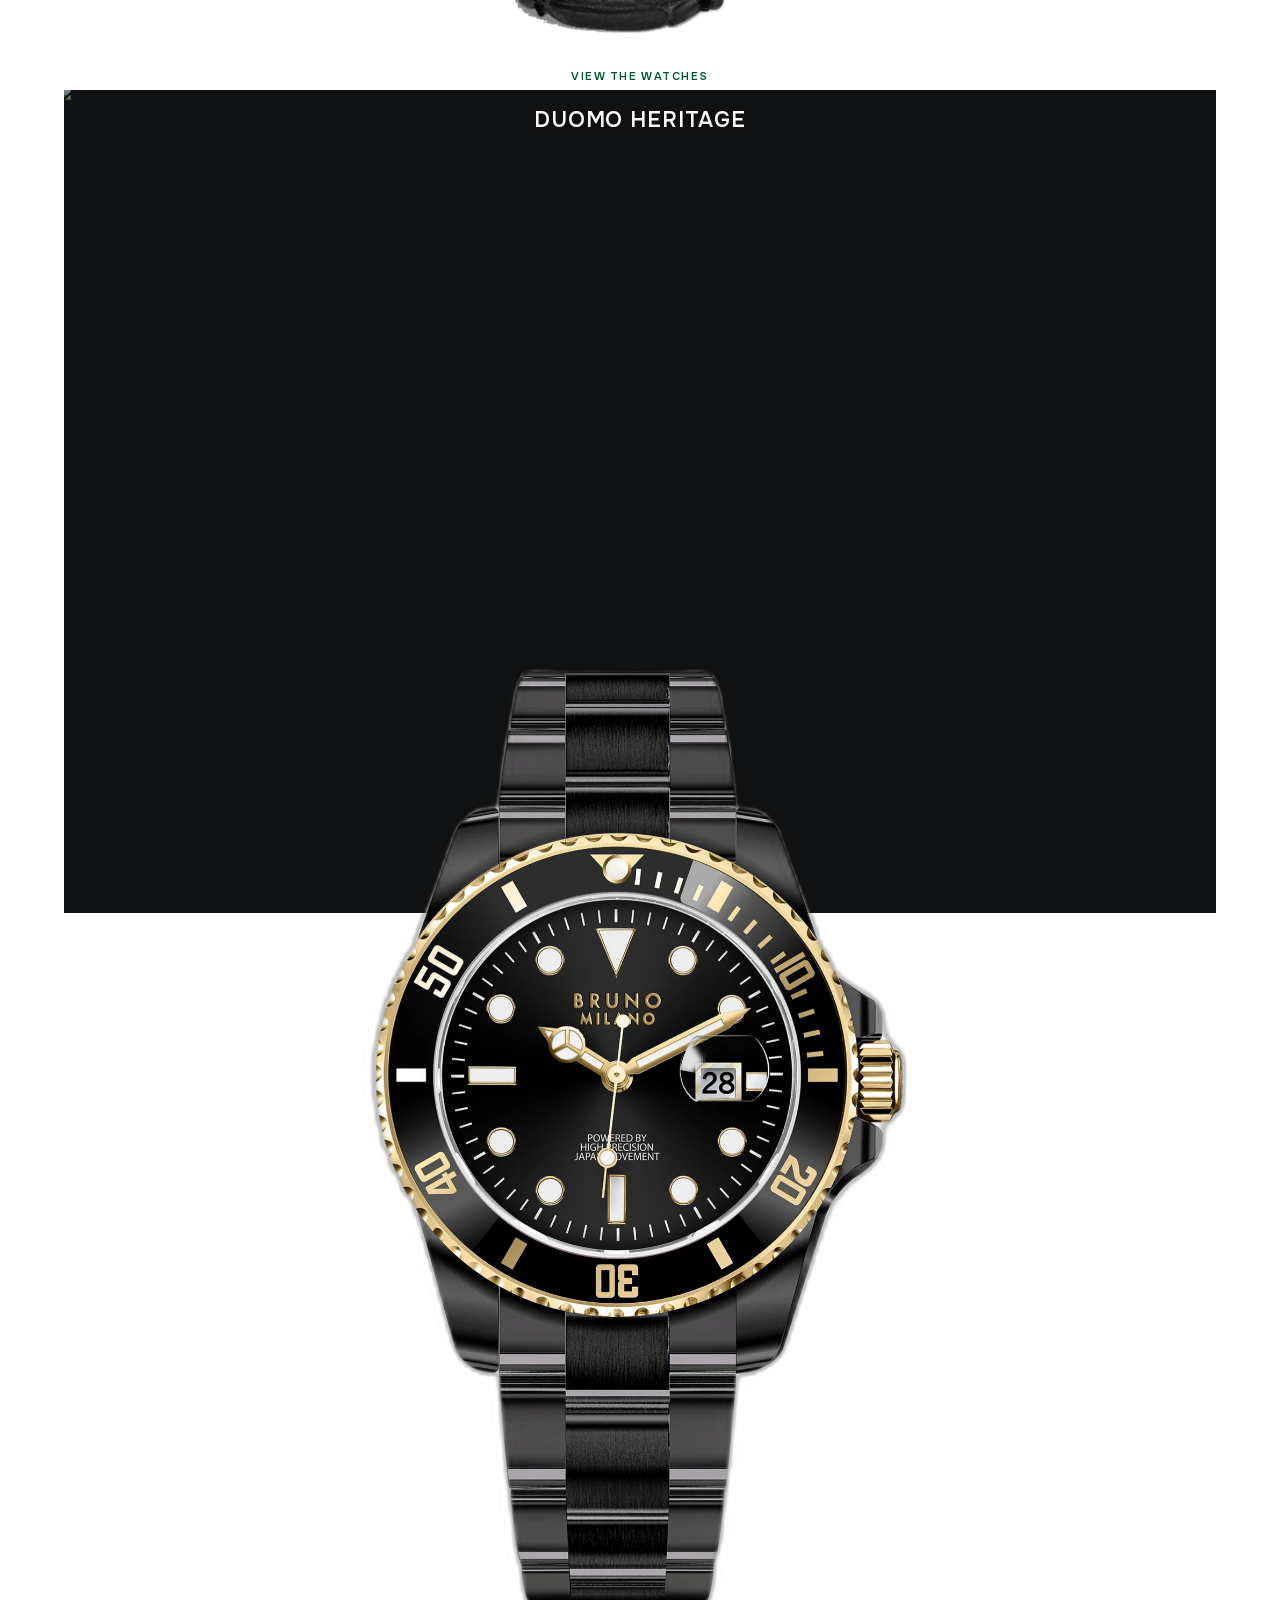
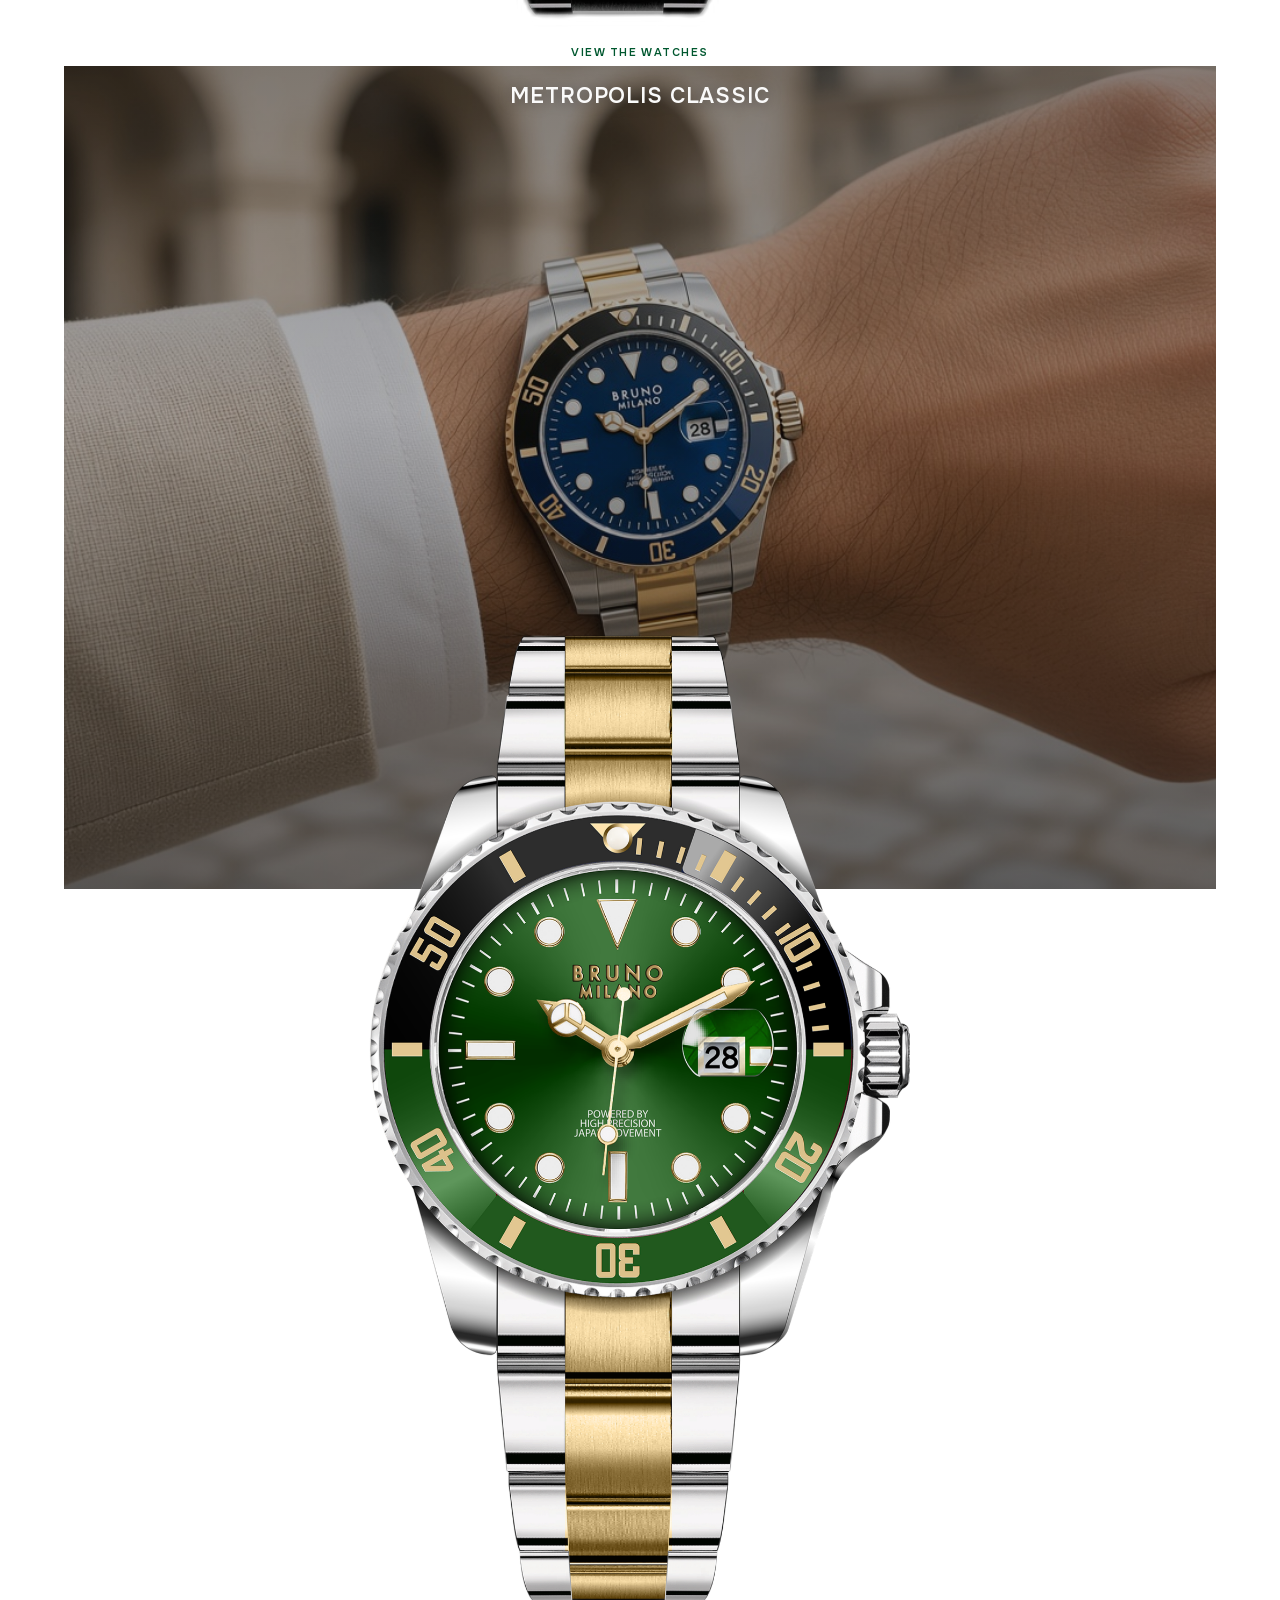
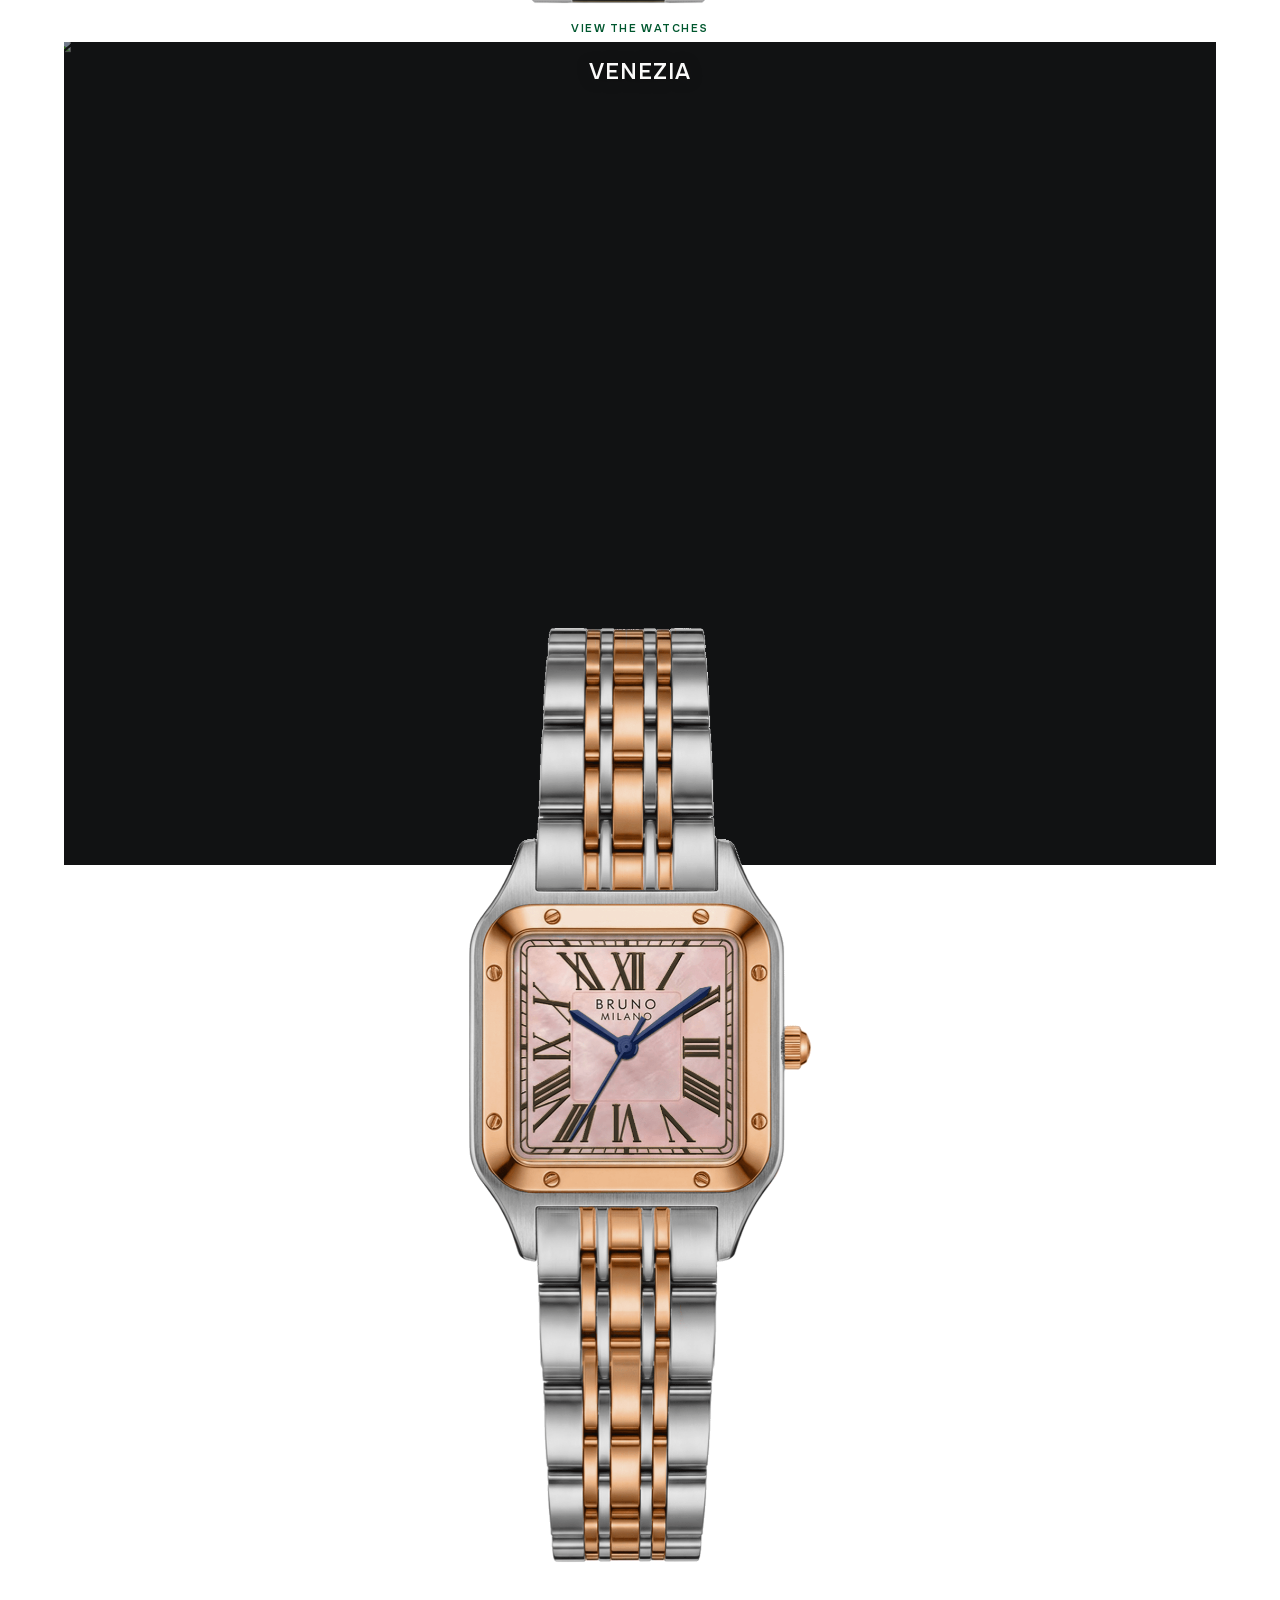
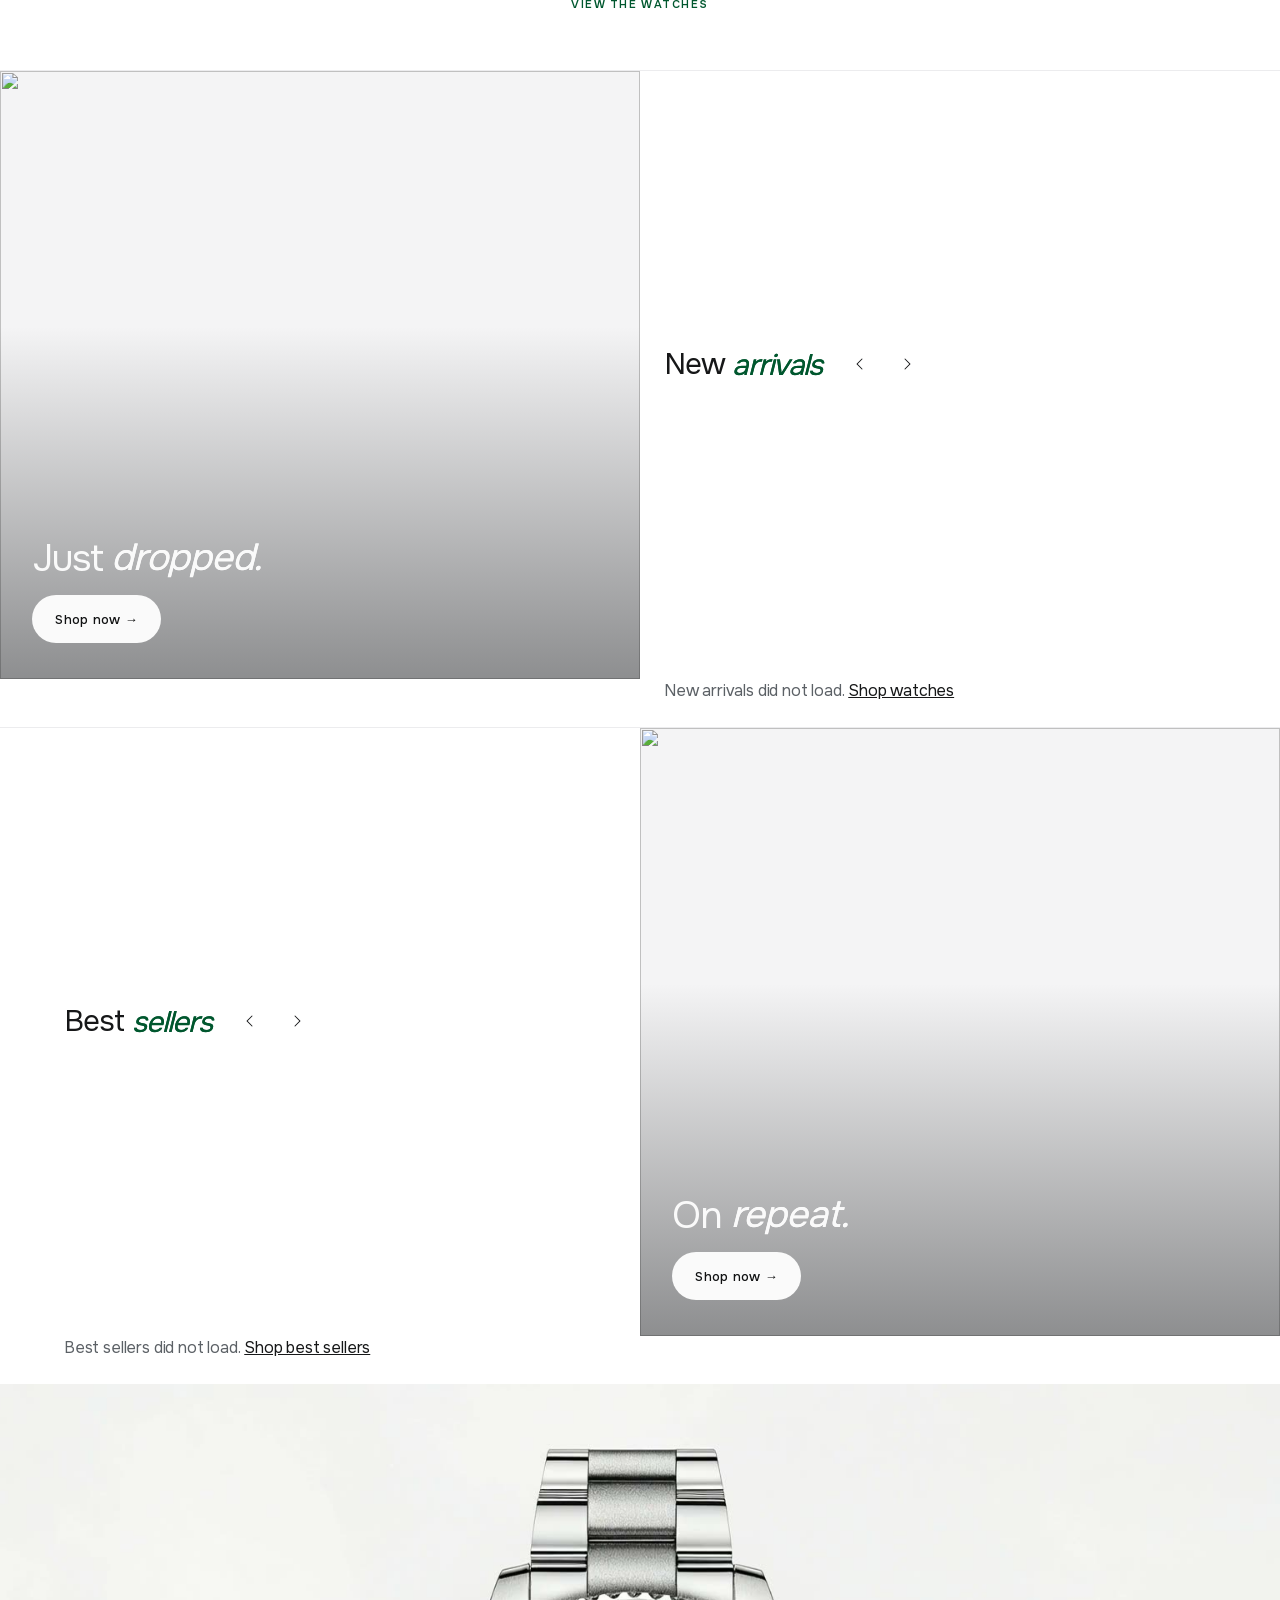
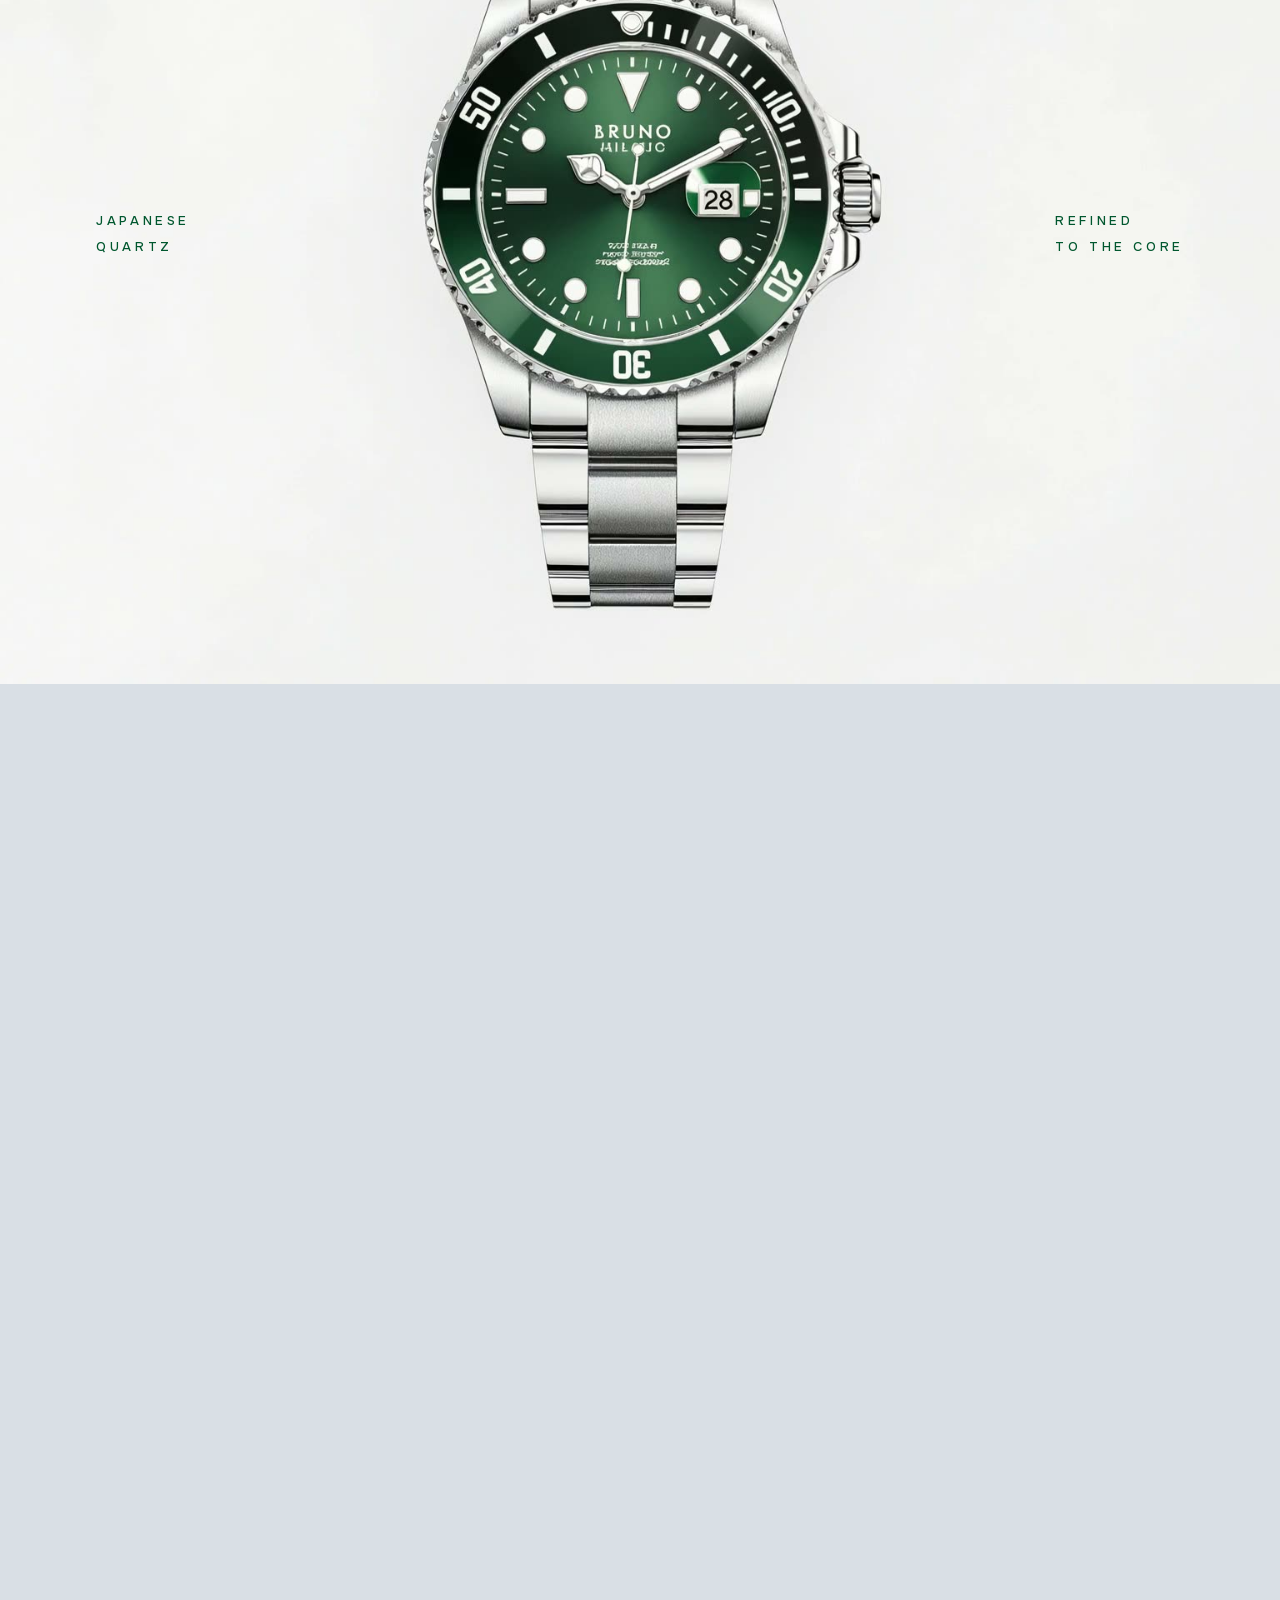
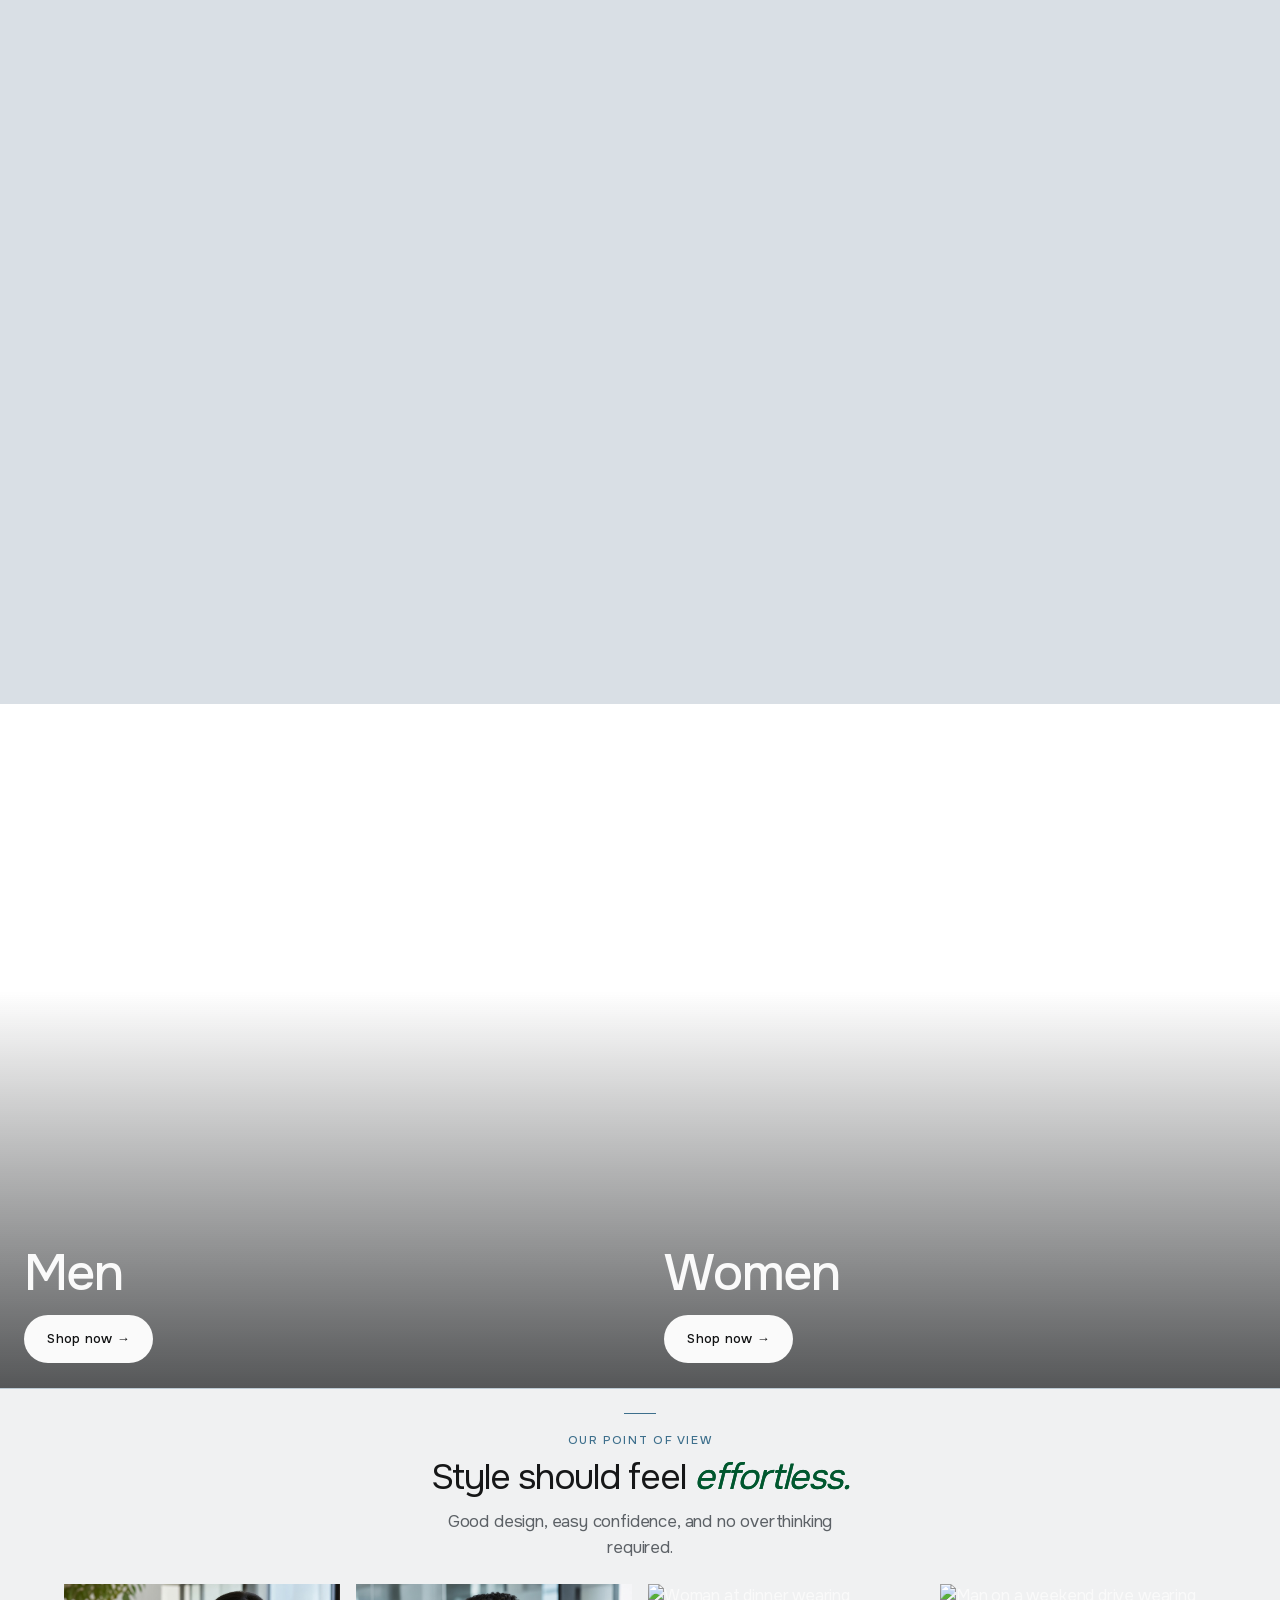
==== commit 4b7349c9: "icon bg" ====
--- a/index.html
+++ b/index.html
@@ -37,7 +37,7 @@
       href="https://cdn.shopify.com/s/files/1/0888/8929/5134/files/simple-replace_in_output-1790747430833-fauc4.jpg?v=1790747433"
       media="(min-width: 768px)"
     />
-    <link rel="stylesheet" href="css/site.css?v=wa170" />
+    <link rel="stylesheet" href="css/site.css?v=wa171" />
   </head>
   <body>
     <a class="skip" href="#main">Skip to content</a>
@@ -839,25 +839,25 @@
           <ul>
             <li>
               <a href="https://www.brunomilano.com/collections/all">
-                <img src="assets/direct/full-edit.jpg" alt="" width="480" height="480" loading="lazy" decoding="async" />
+                <img src="assets/direct/full-edit.png" alt="" width="480" height="480" loading="lazy" decoding="async" />
                 <strong>Full collection</strong>
               </a>
             </li>
             <li>
               <a href="https://www.brunomilano.com/collections/all">
-                <img src="assets/direct/brand-price.jpg" alt="" width="480" height="480" loading="lazy" decoding="async" />
+                <img src="assets/direct/brand-price.png" alt="" width="480" height="480" loading="lazy" decoding="async" />
                 <strong>Direct prices</strong>
               </a>
             </li>
             <li>
               <a href="https://www.brunomilano.com/products/engraving">
-                <img src="assets/direct/packed.jpg" alt="" width="480" height="480" loading="lazy" decoding="async" />
+                <img src="assets/direct/packed.png" alt="" width="480" height="480" loading="lazy" decoding="async" />
                 <strong>Get it engraved!</strong>
               </a>
             </li>
             <li>
               <a href="https://www.brunomilano.com/pages/warranty-registration">
-                <img src="assets/direct/warranty.jpg" alt="" width="480" height="480" loading="lazy" decoding="async" />
+                <img src="assets/direct/warranty.png" alt="" width="480" height="480" loading="lazy" decoding="async" />
                 <strong>Easier to register your warranty</strong>
               </a>
             </li>
--- a/css/site.css
+++ b/css/site.css
@@ -5340,3 +5340,9 @@
 .direct li {
   background: transparent;
 }
+
+/* The illustrations are now real transparent PNGs, so no blend mode is needed (iOS Safari can drop multiply). */
+.direct img {
+  mix-blend-mode: normal;
+  filter: none;
+}
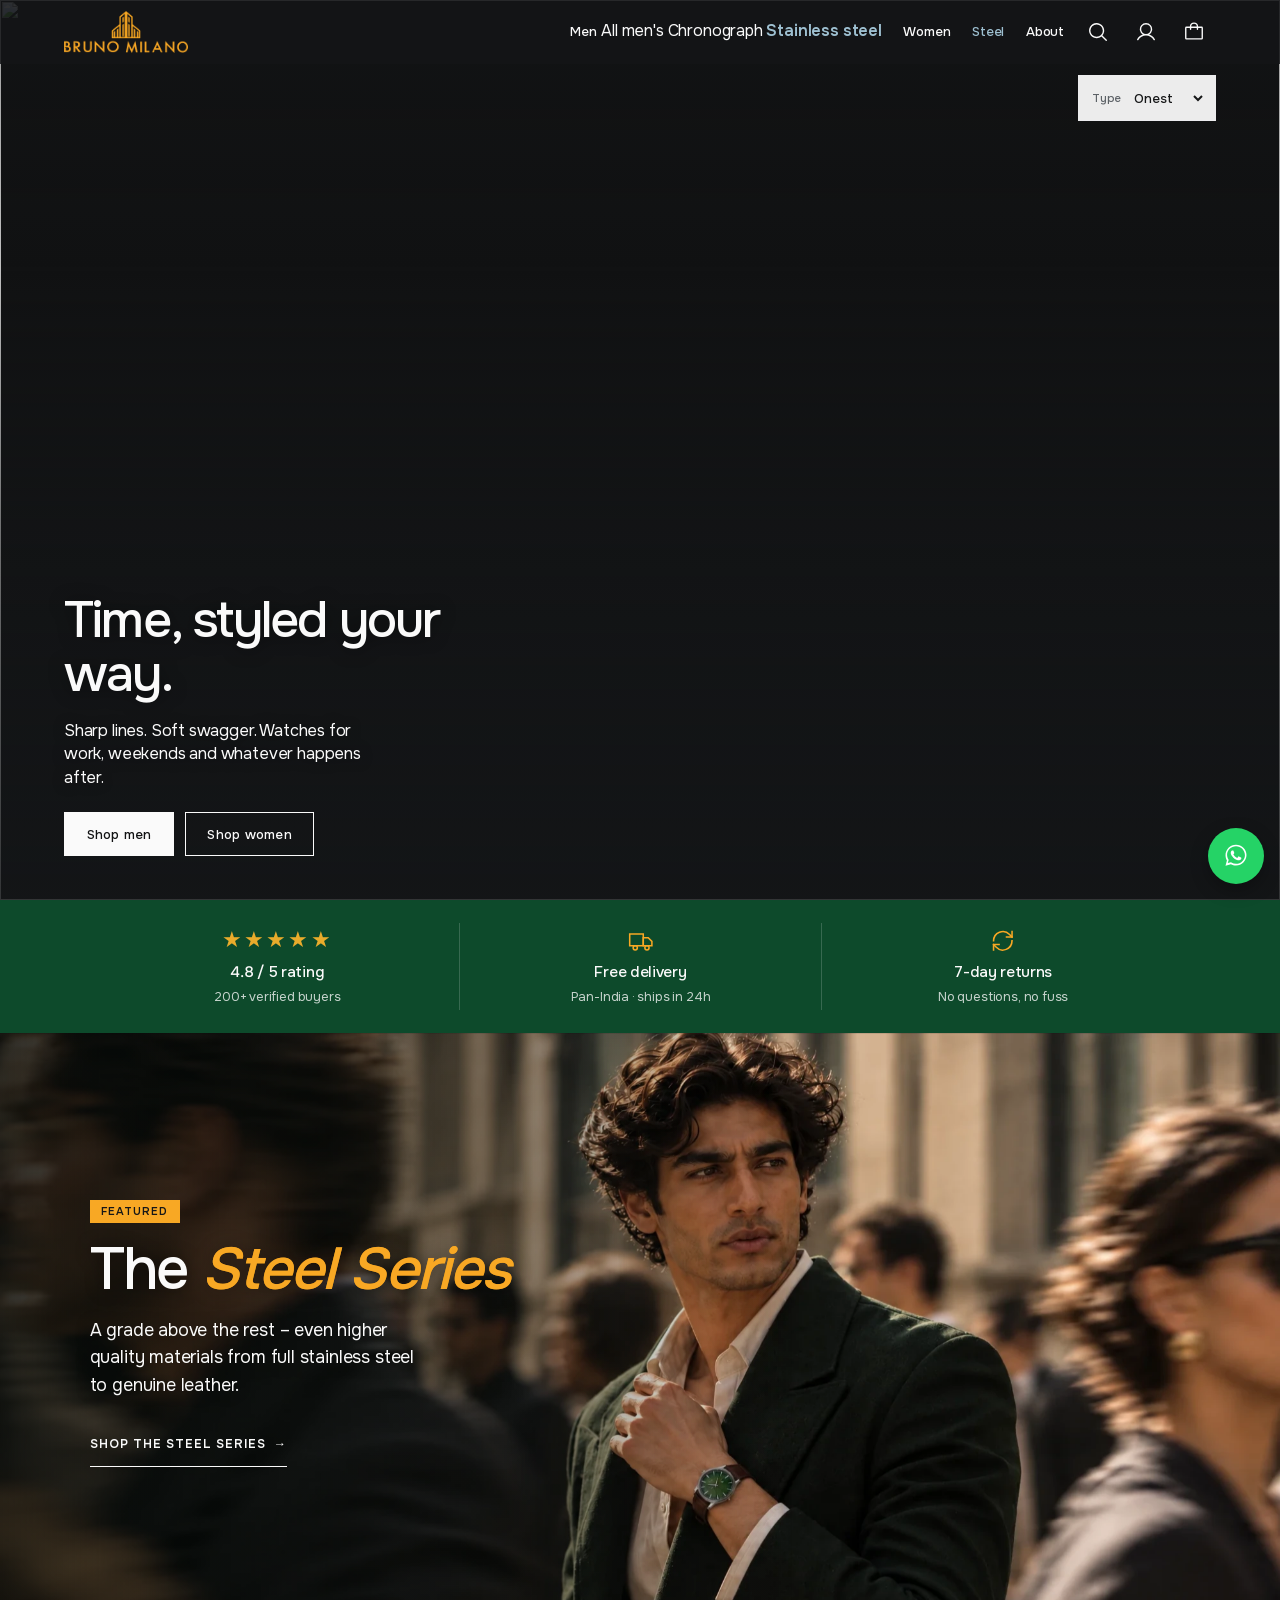
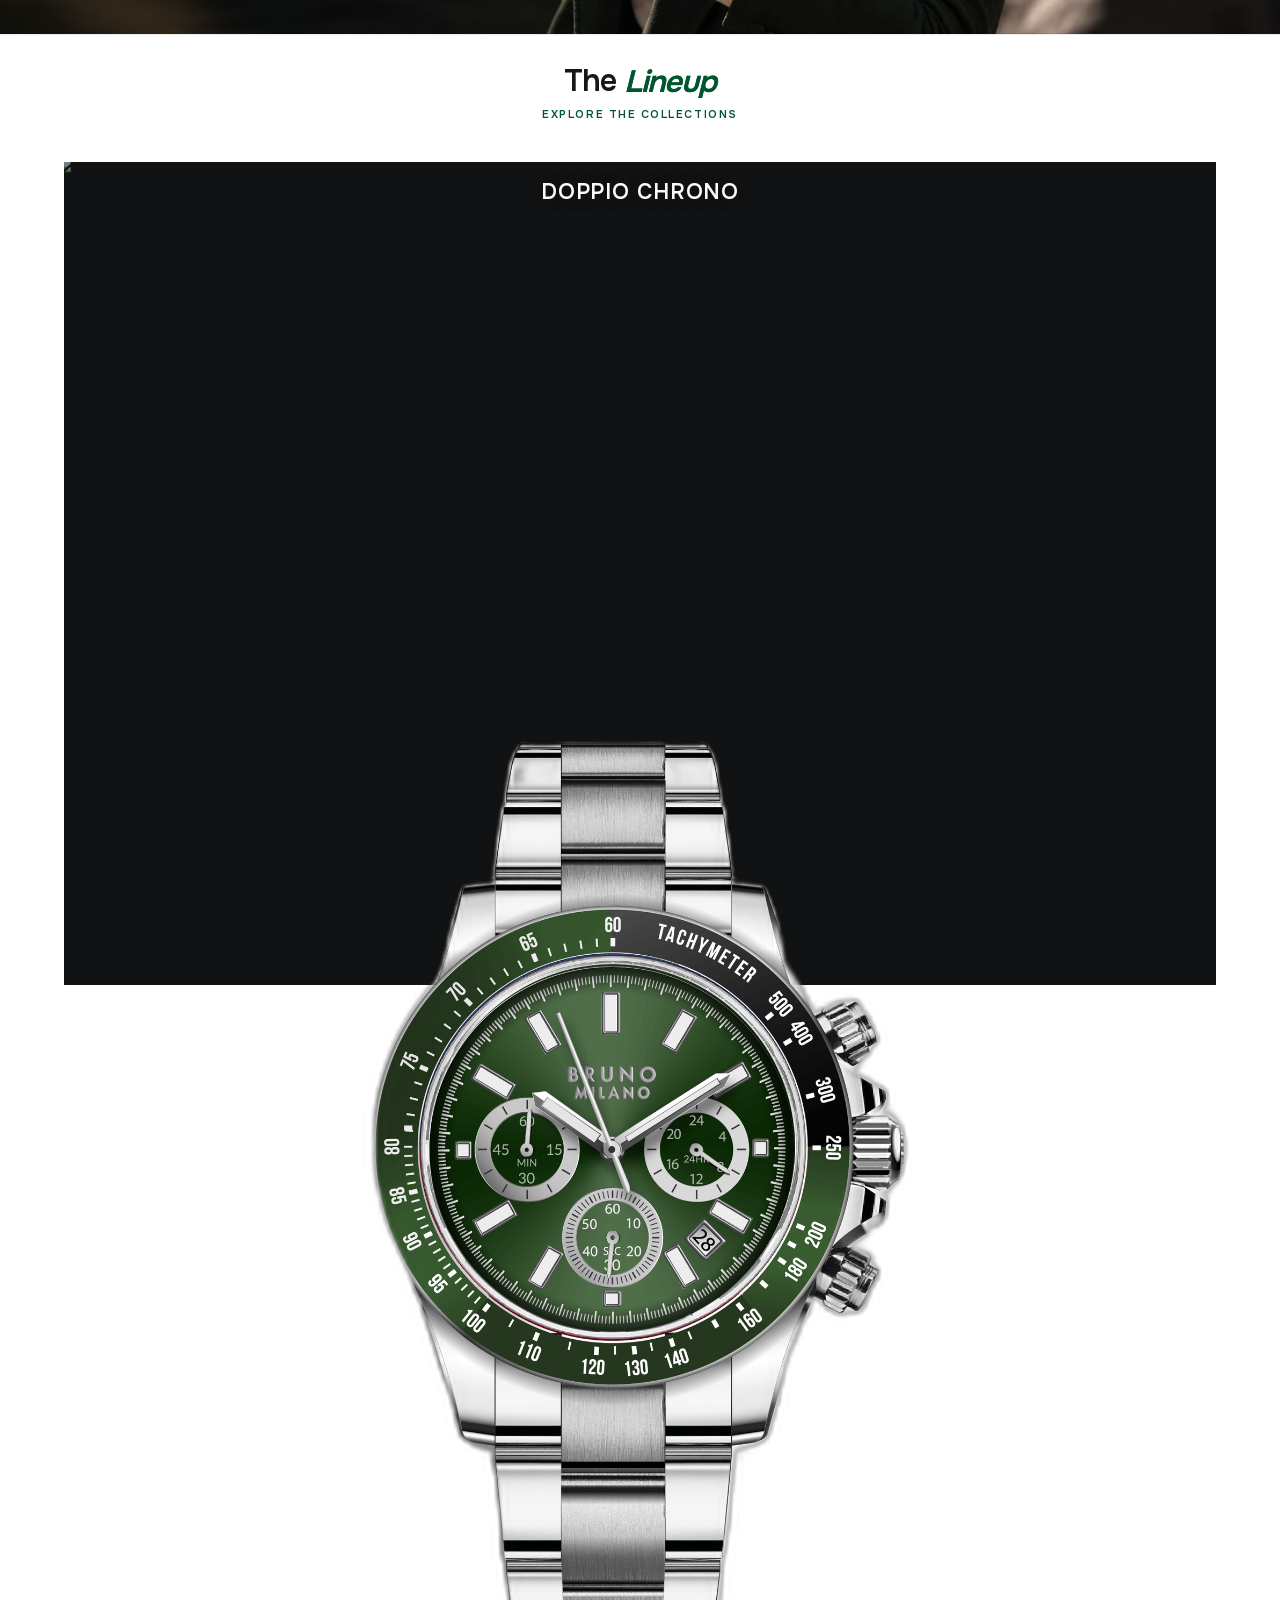
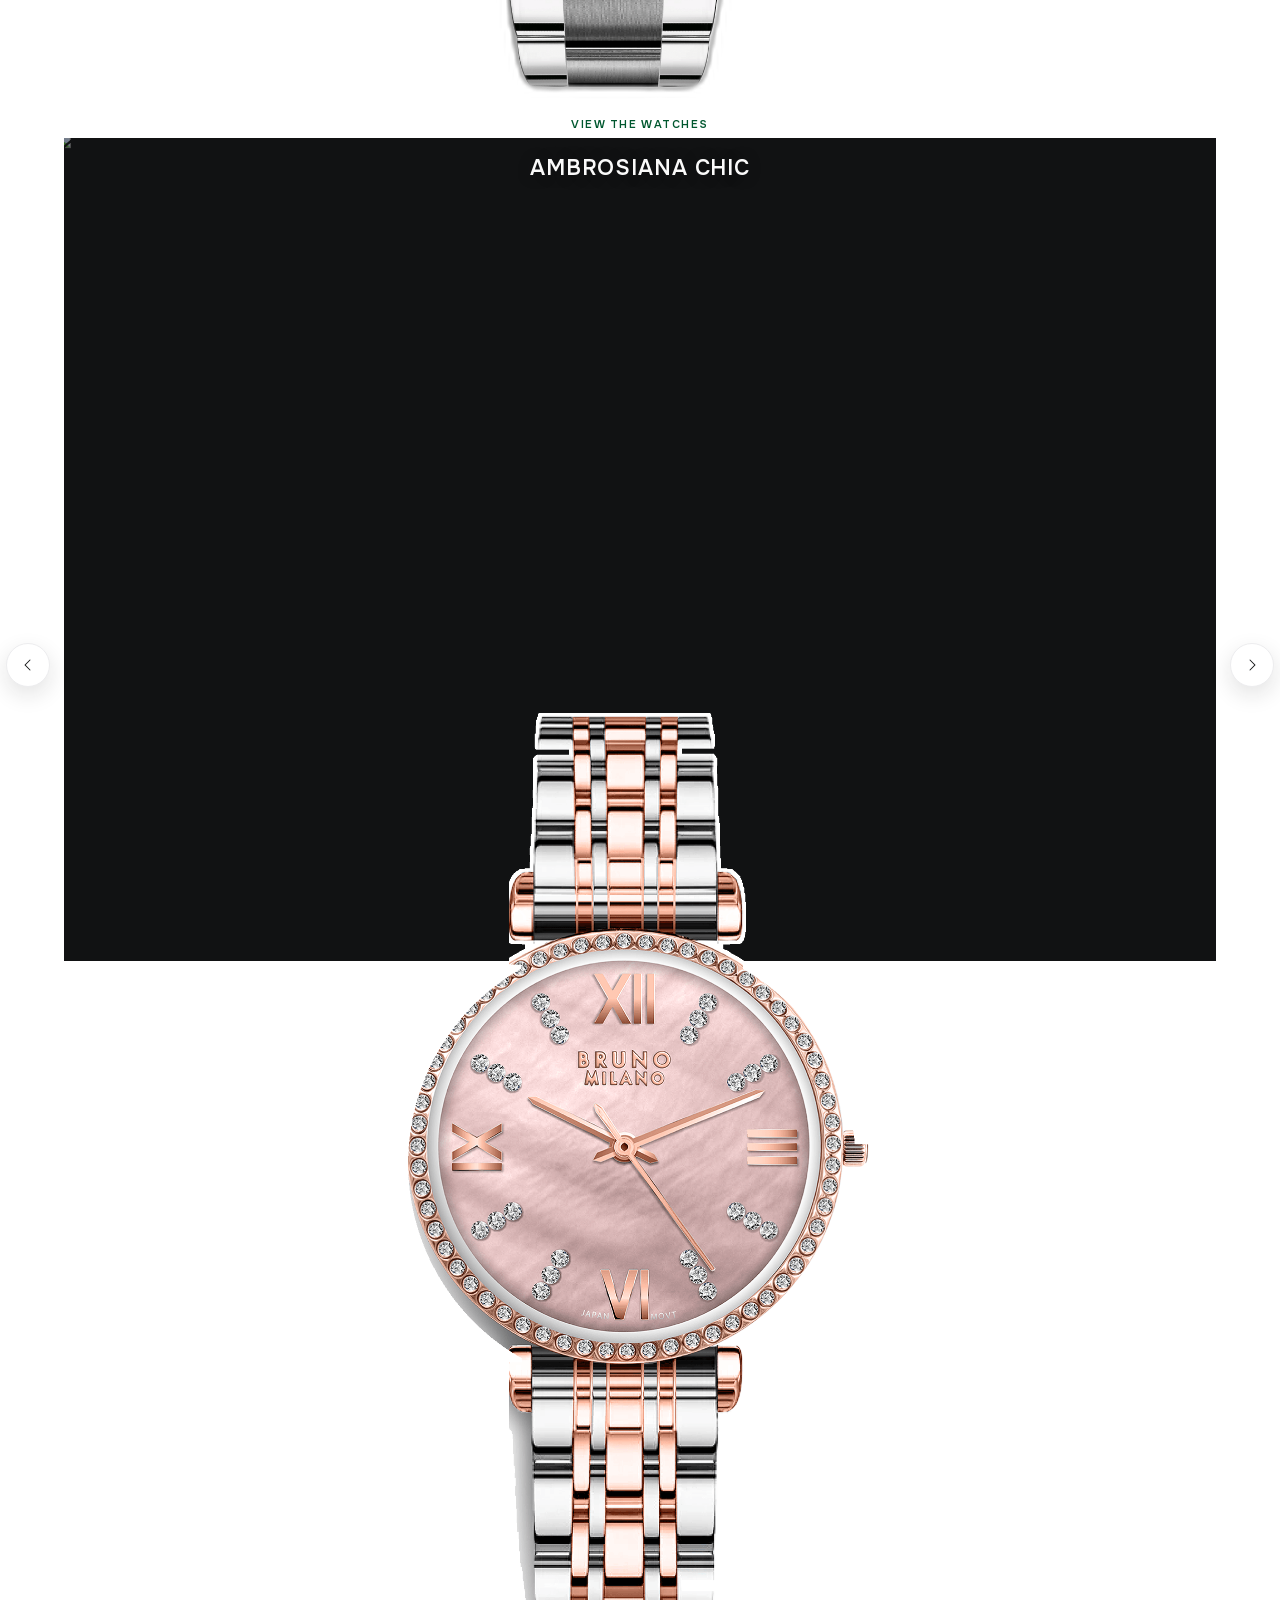
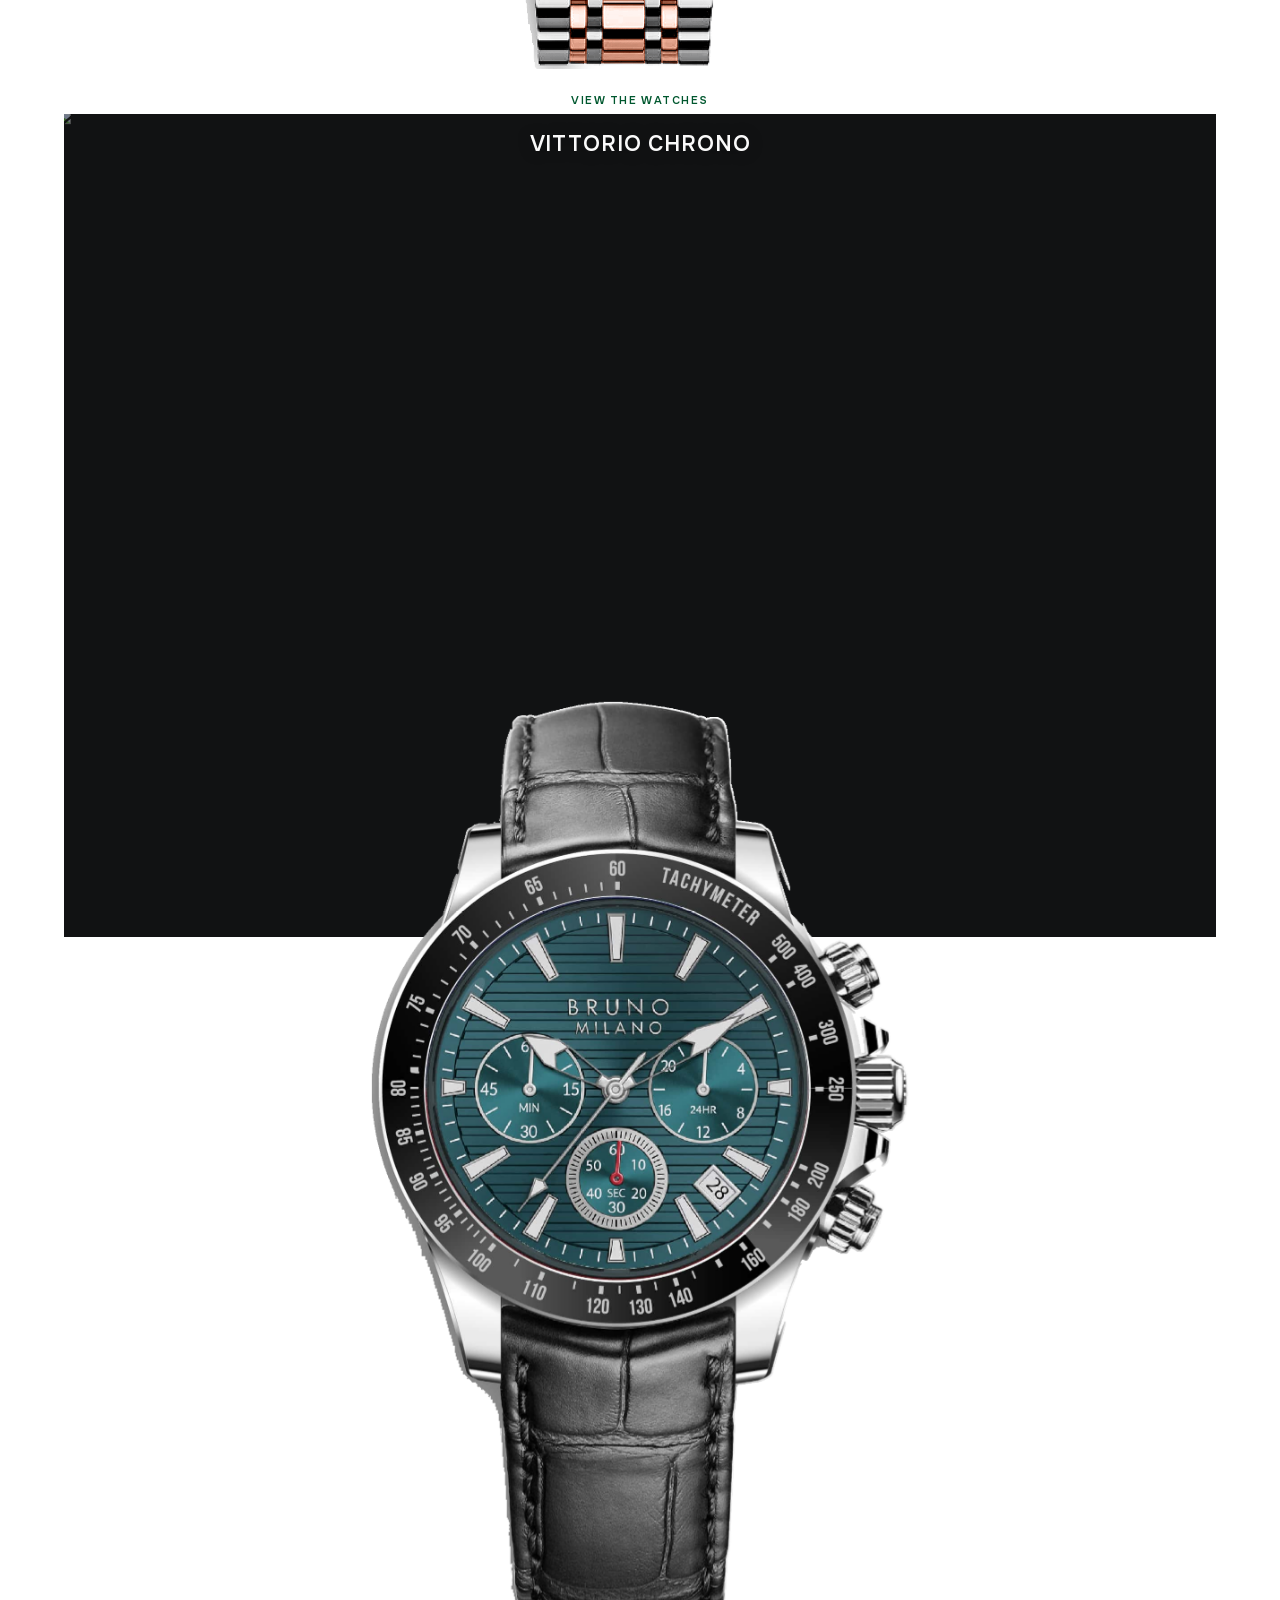
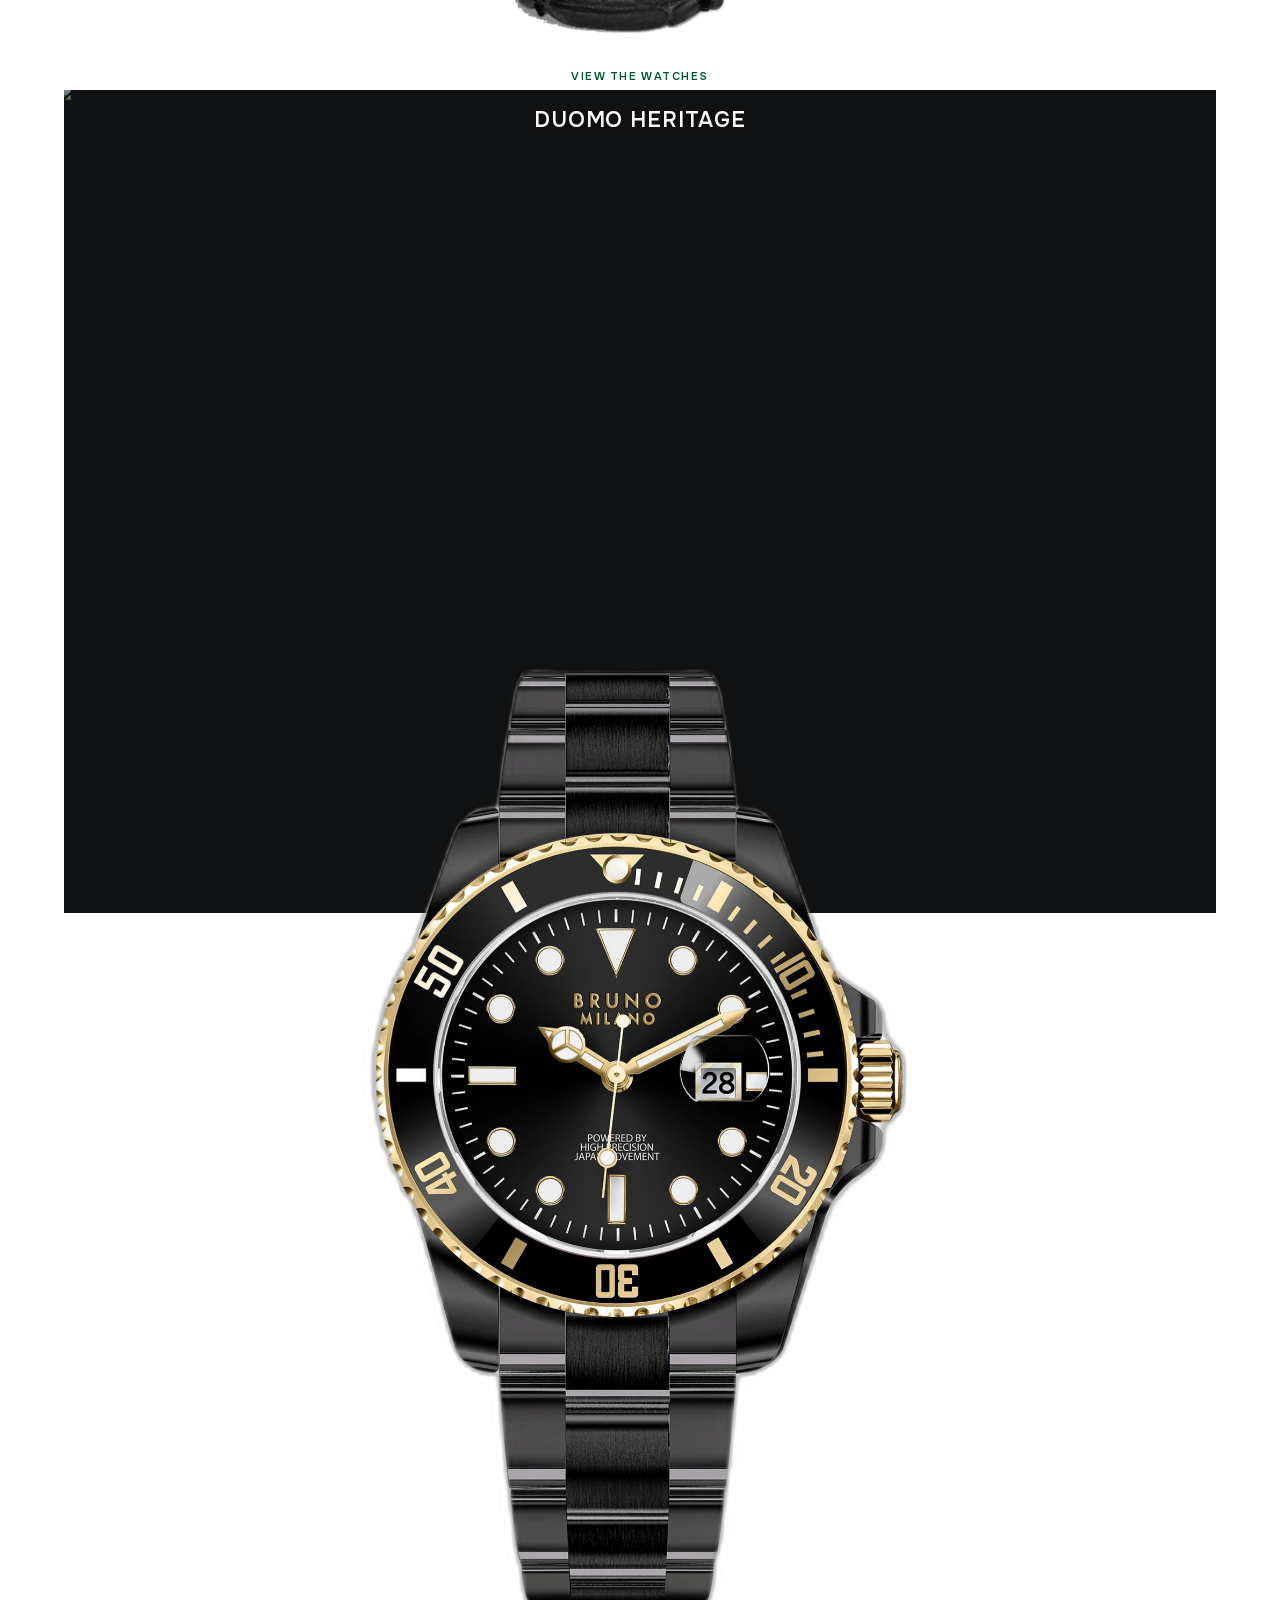
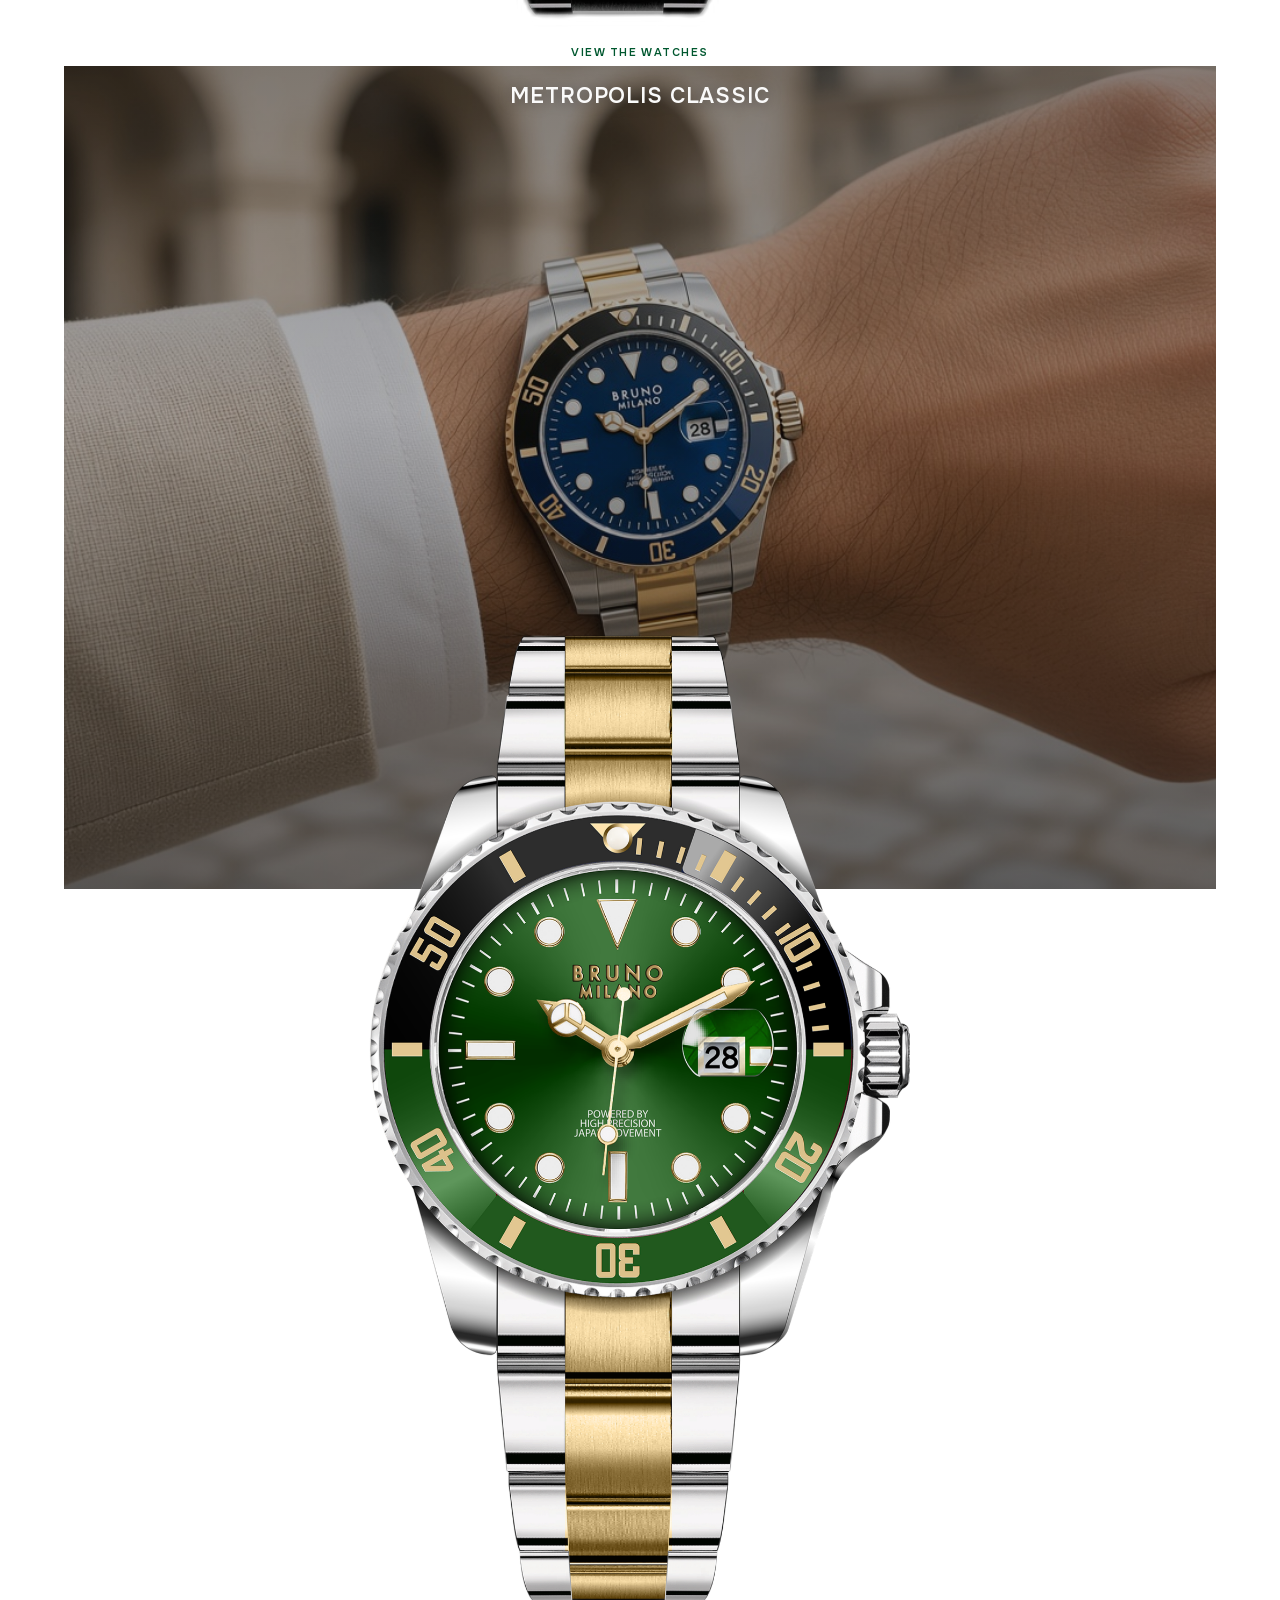
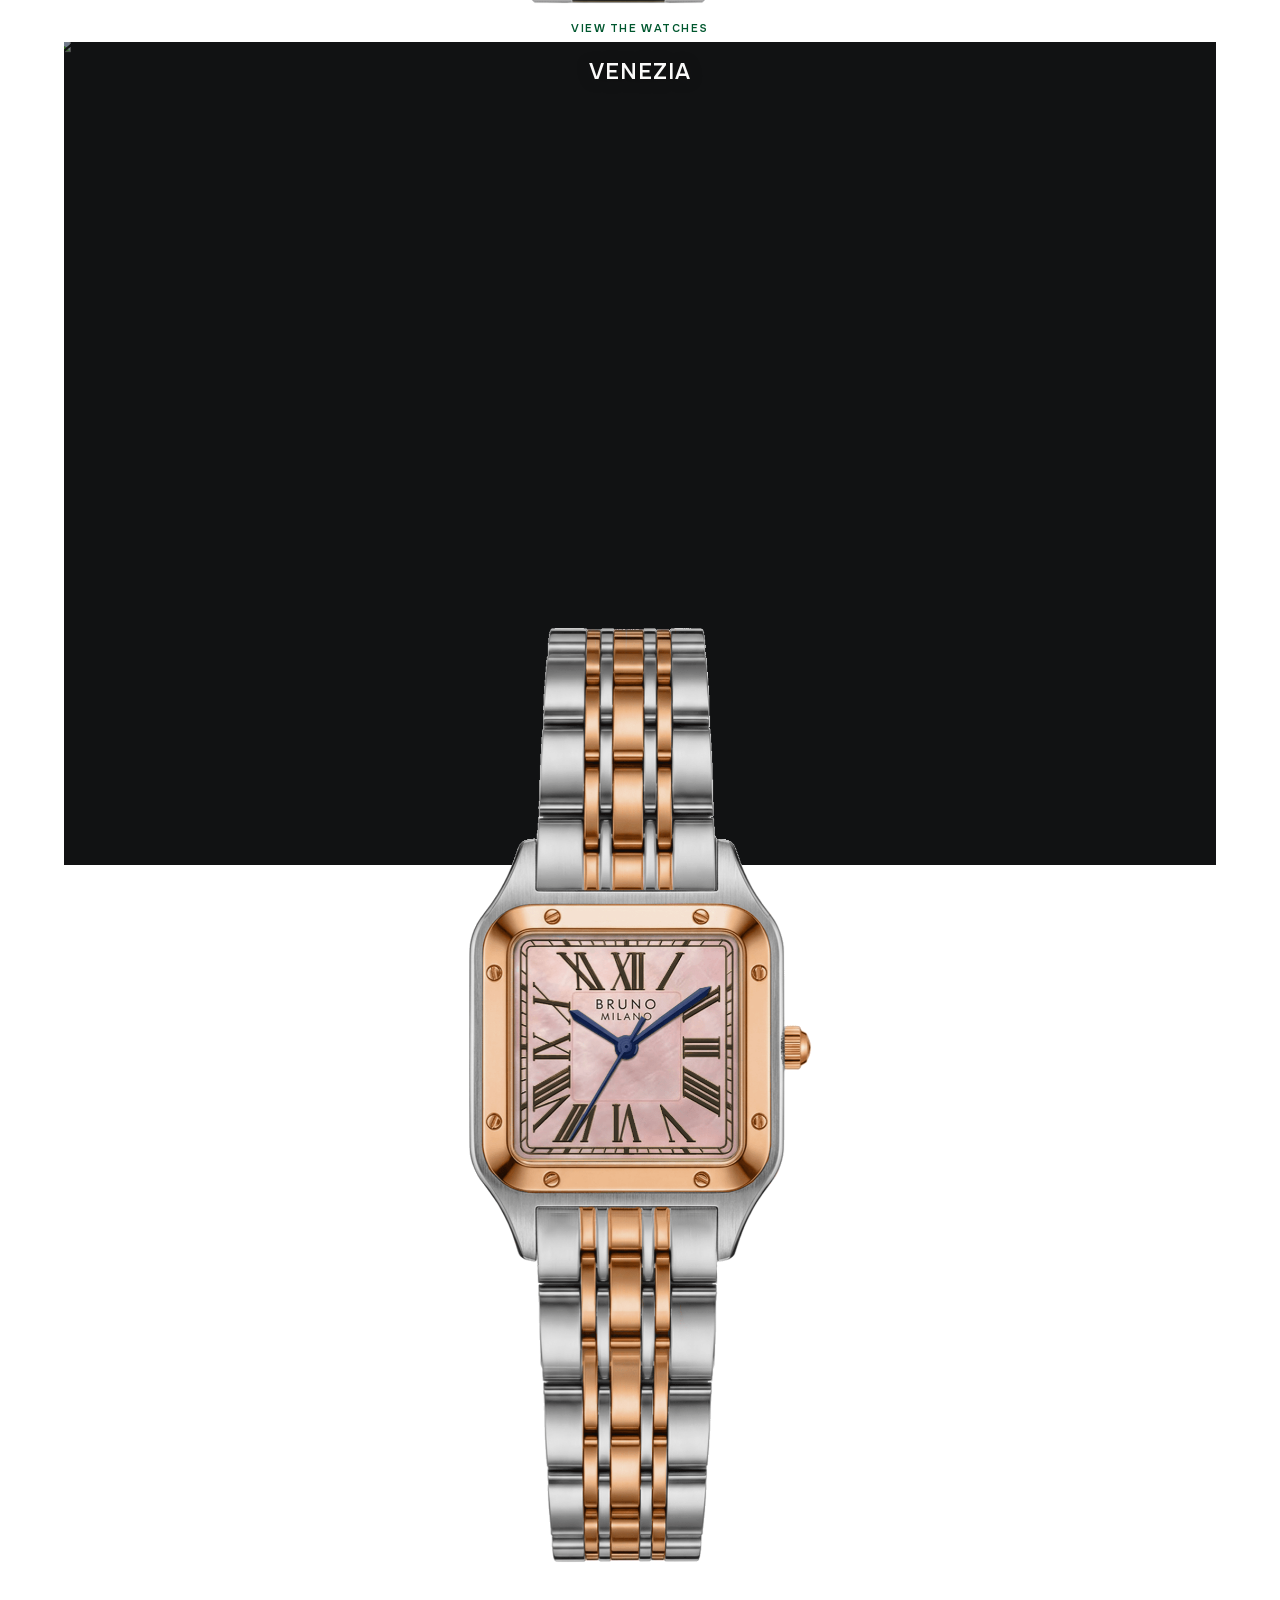
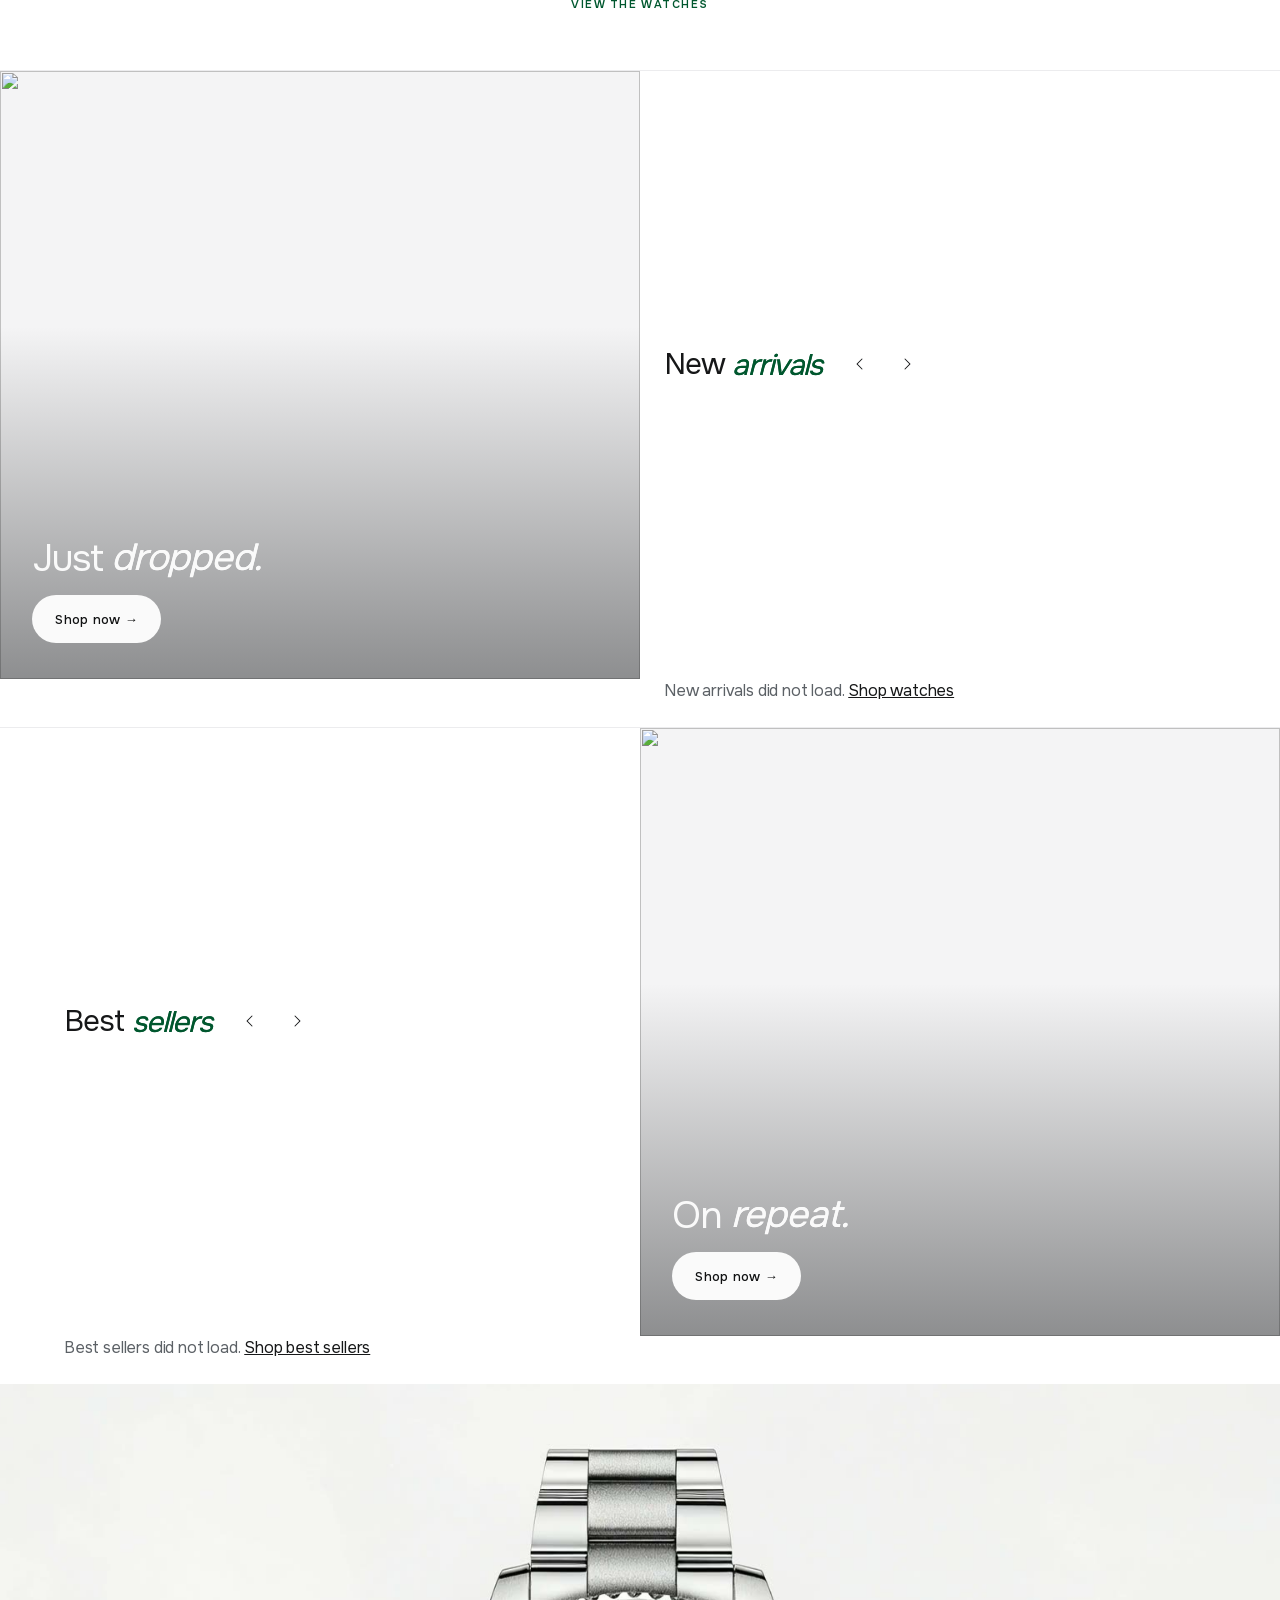
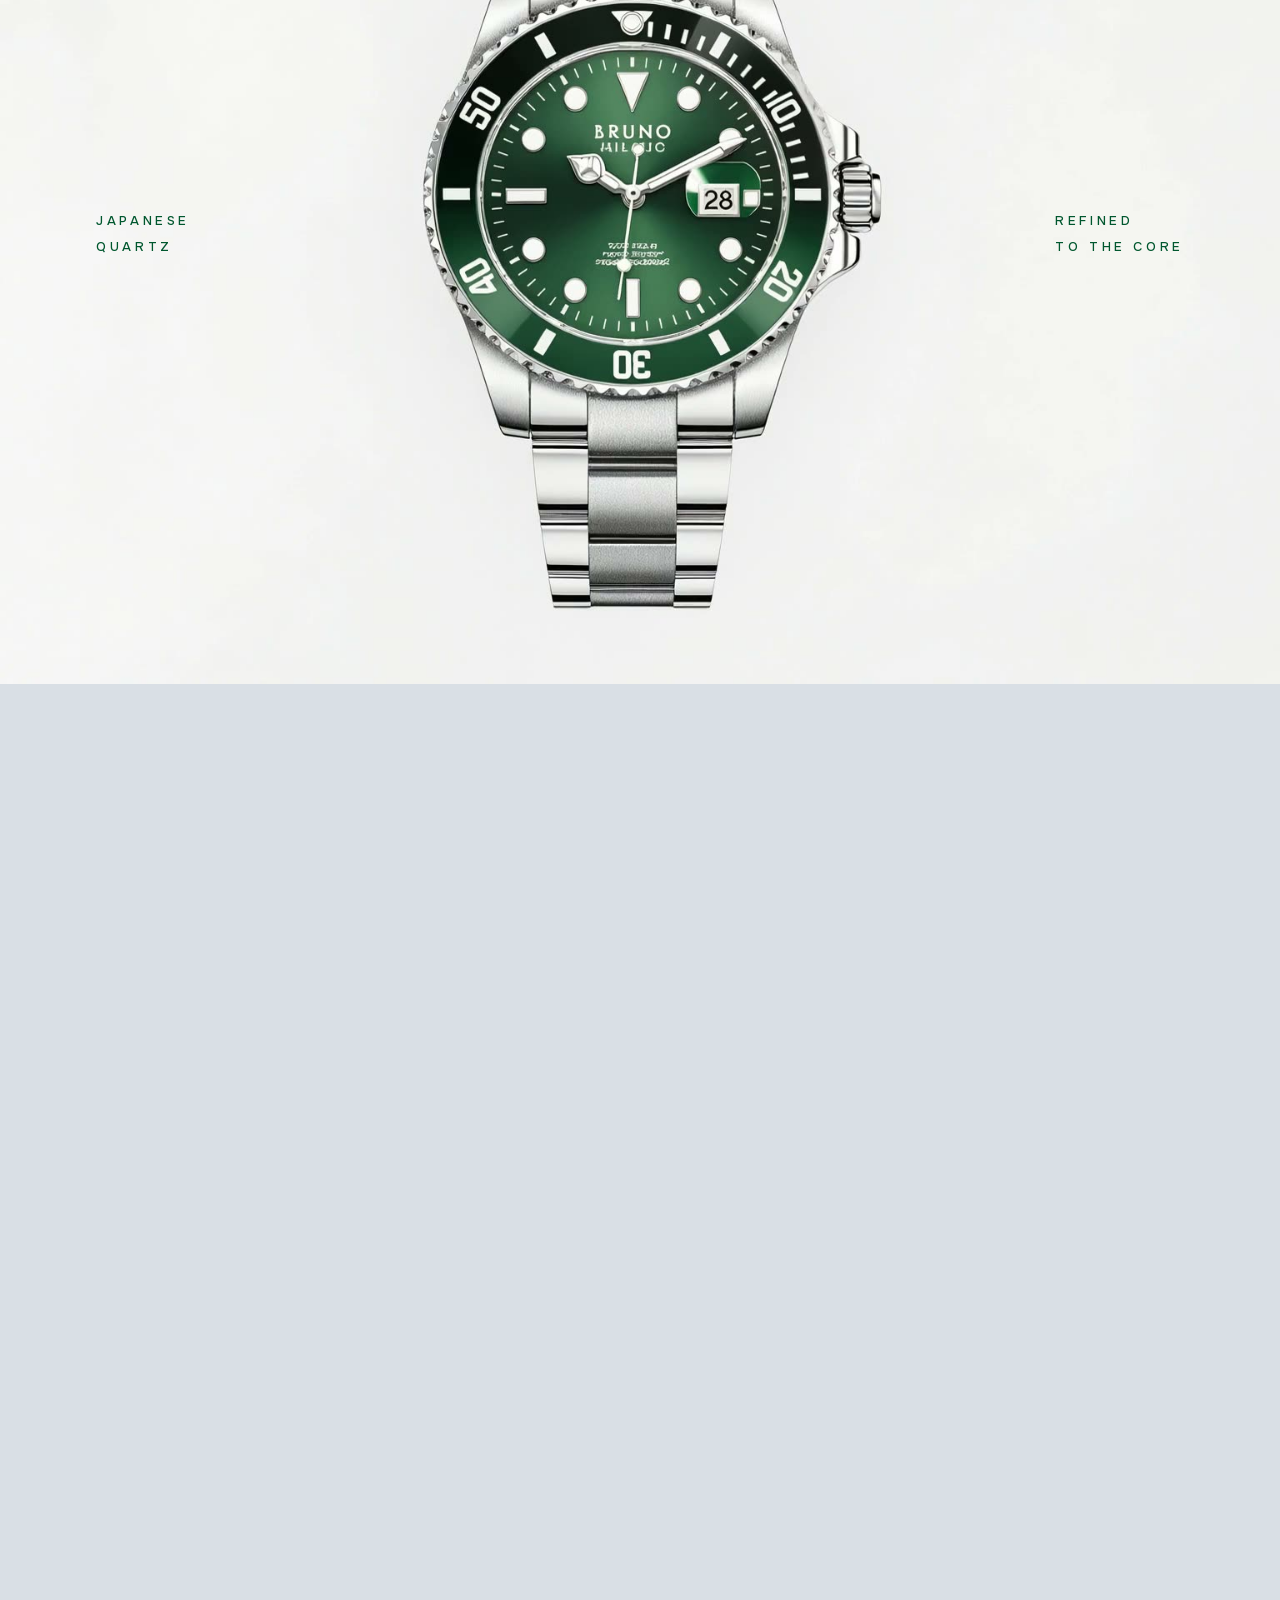
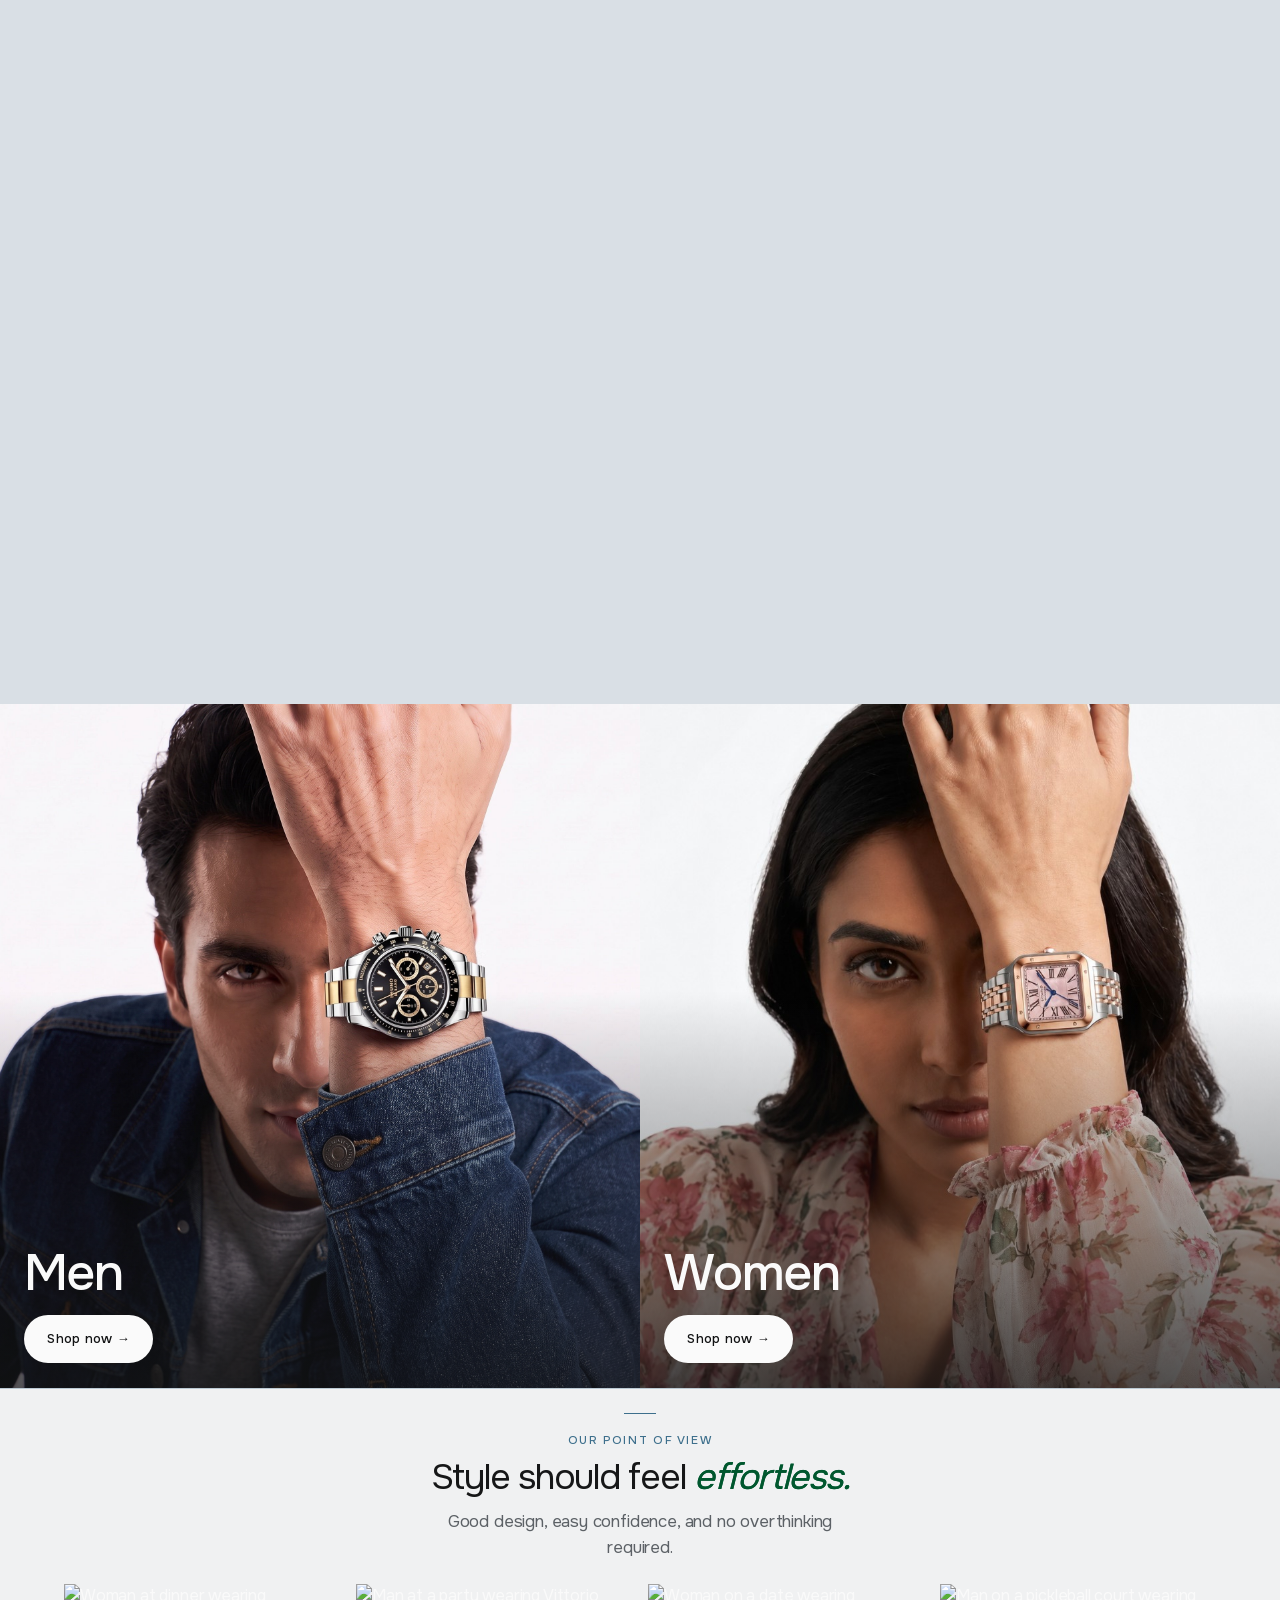
==== commit 2b504096: "banner text fix" ====
--- a/index.html
+++ b/index.html
@@ -37,7 +37,7 @@
       href="https://cdn.shopify.com/s/files/1/0888/8929/5134/files/simple-replace_in_output-1790747430833-fauc4.jpg?v=1790747433"
       media="(min-width: 768px)"
     />
-    <link rel="stylesheet" href="css/site.css?v=wa171" />
+    <link rel="stylesheet" href="css/site.css?v=wa173" />
   </head>
   <body>
     <a class="skip" href="#main">Skip to content</a>
--- a/css/site.css
+++ b/css/site.css
@@ -5346,3 +5346,10 @@
   mix-blend-mode: normal;
   filter: none;
 }
+
+/* Mobile hero: copy sits near the bottom edge (the old padding reserved room for a dock that no longer exists). */
+@media (max-width: 767px) {
+  .hero-copy {
+    padding-bottom: calc(4rem + env(safe-area-inset-bottom, 0px));
+  }
+}
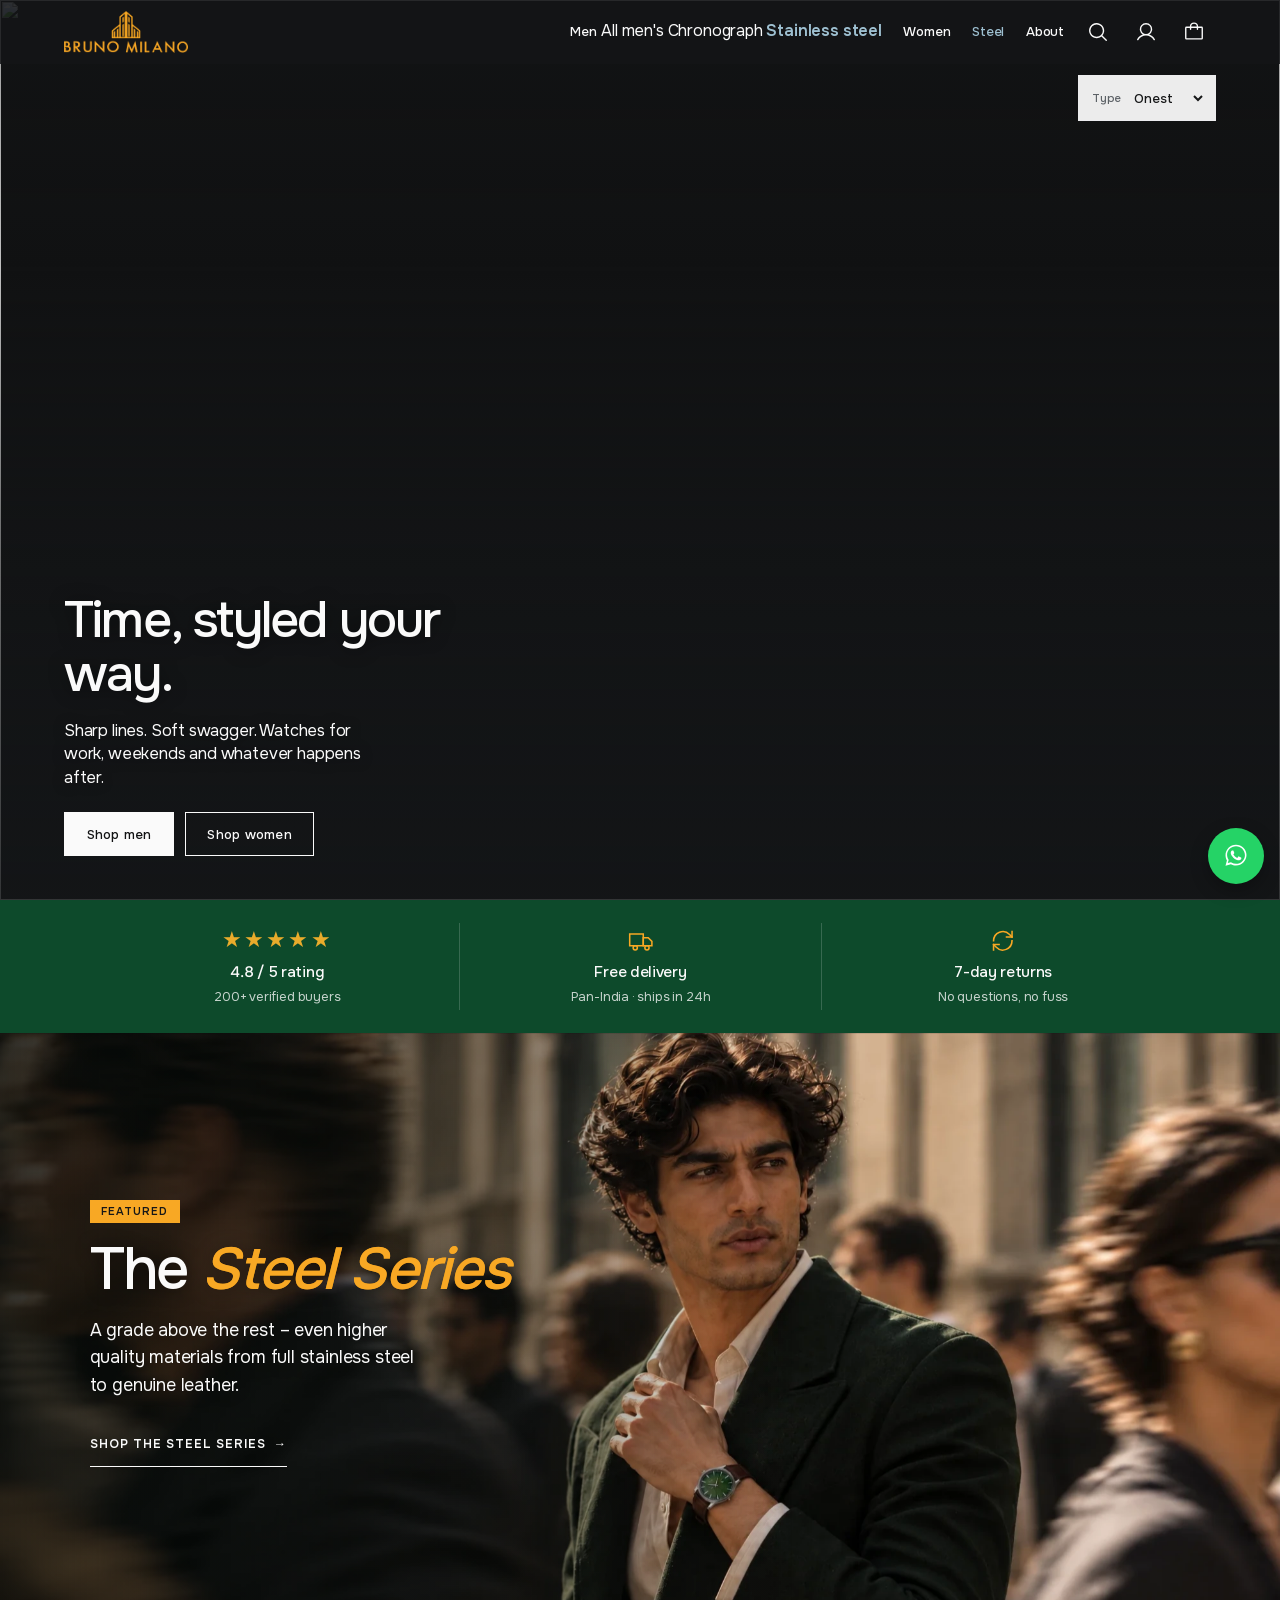
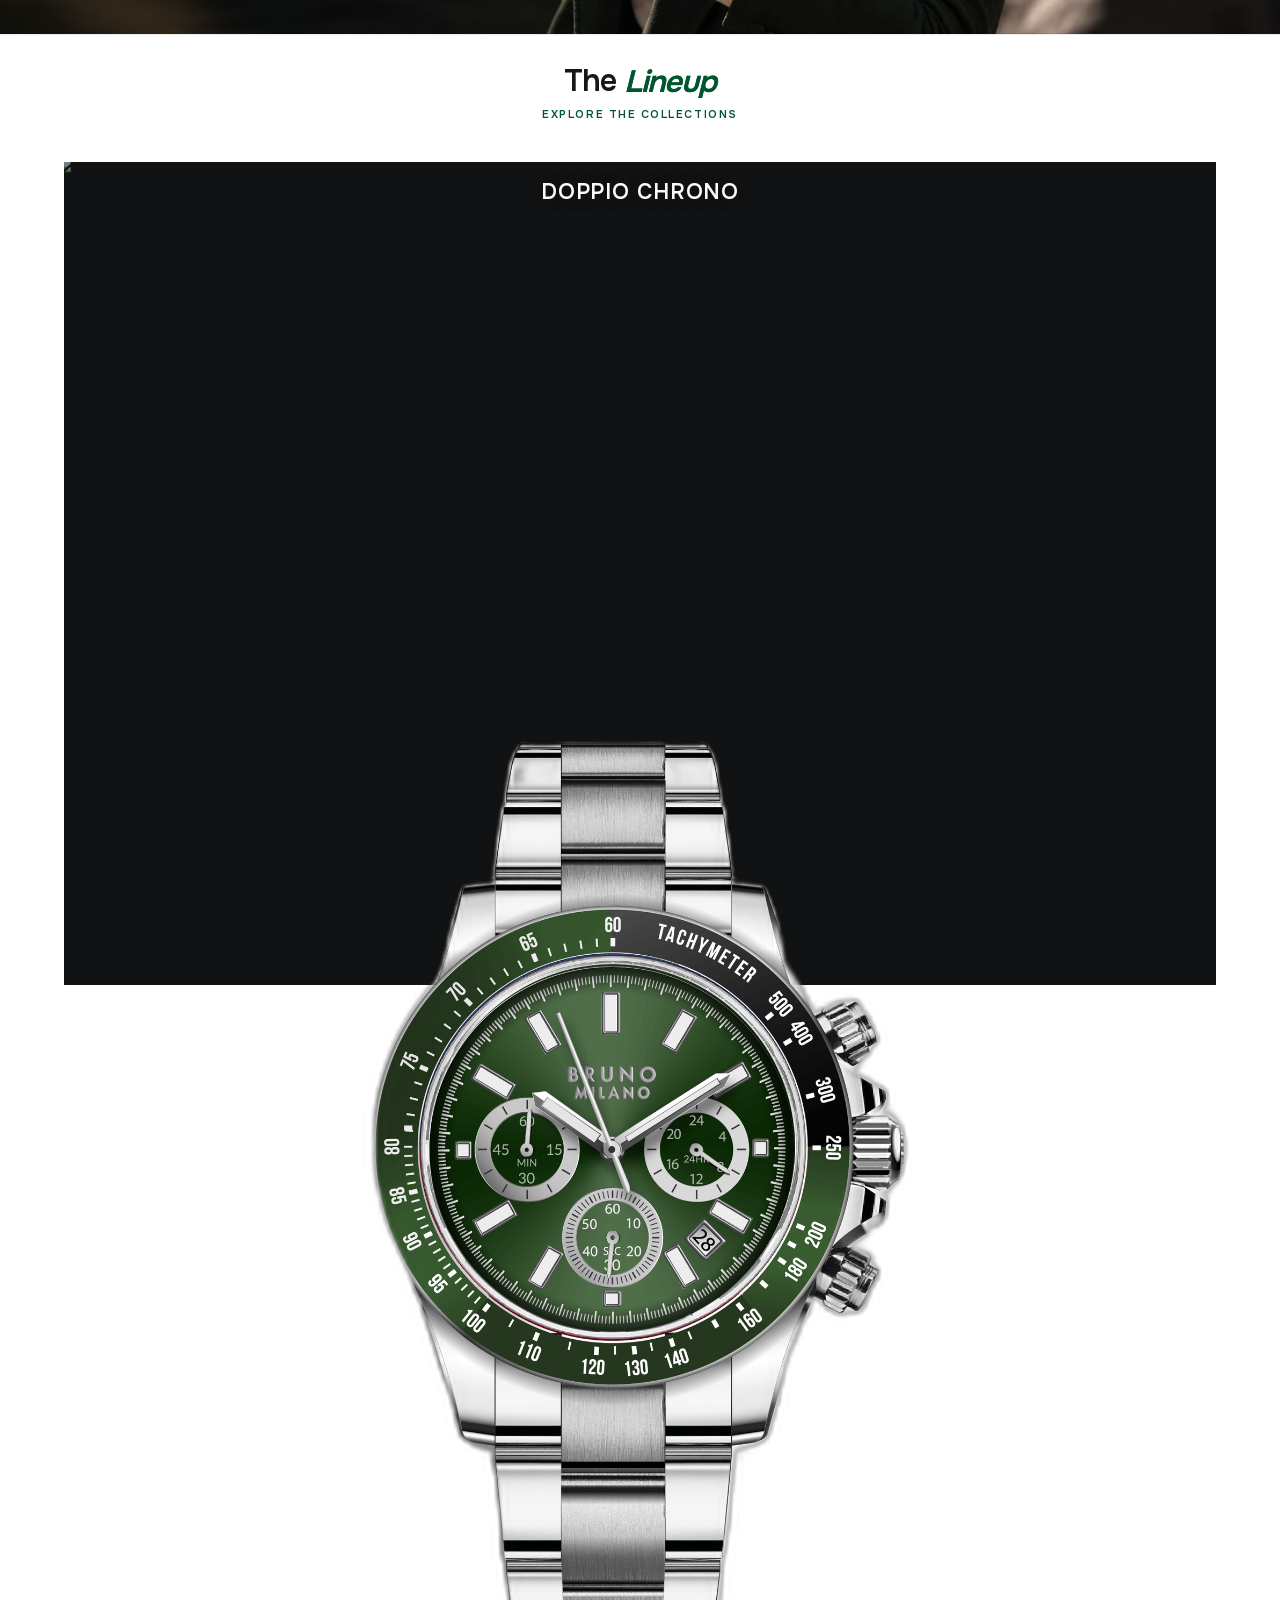
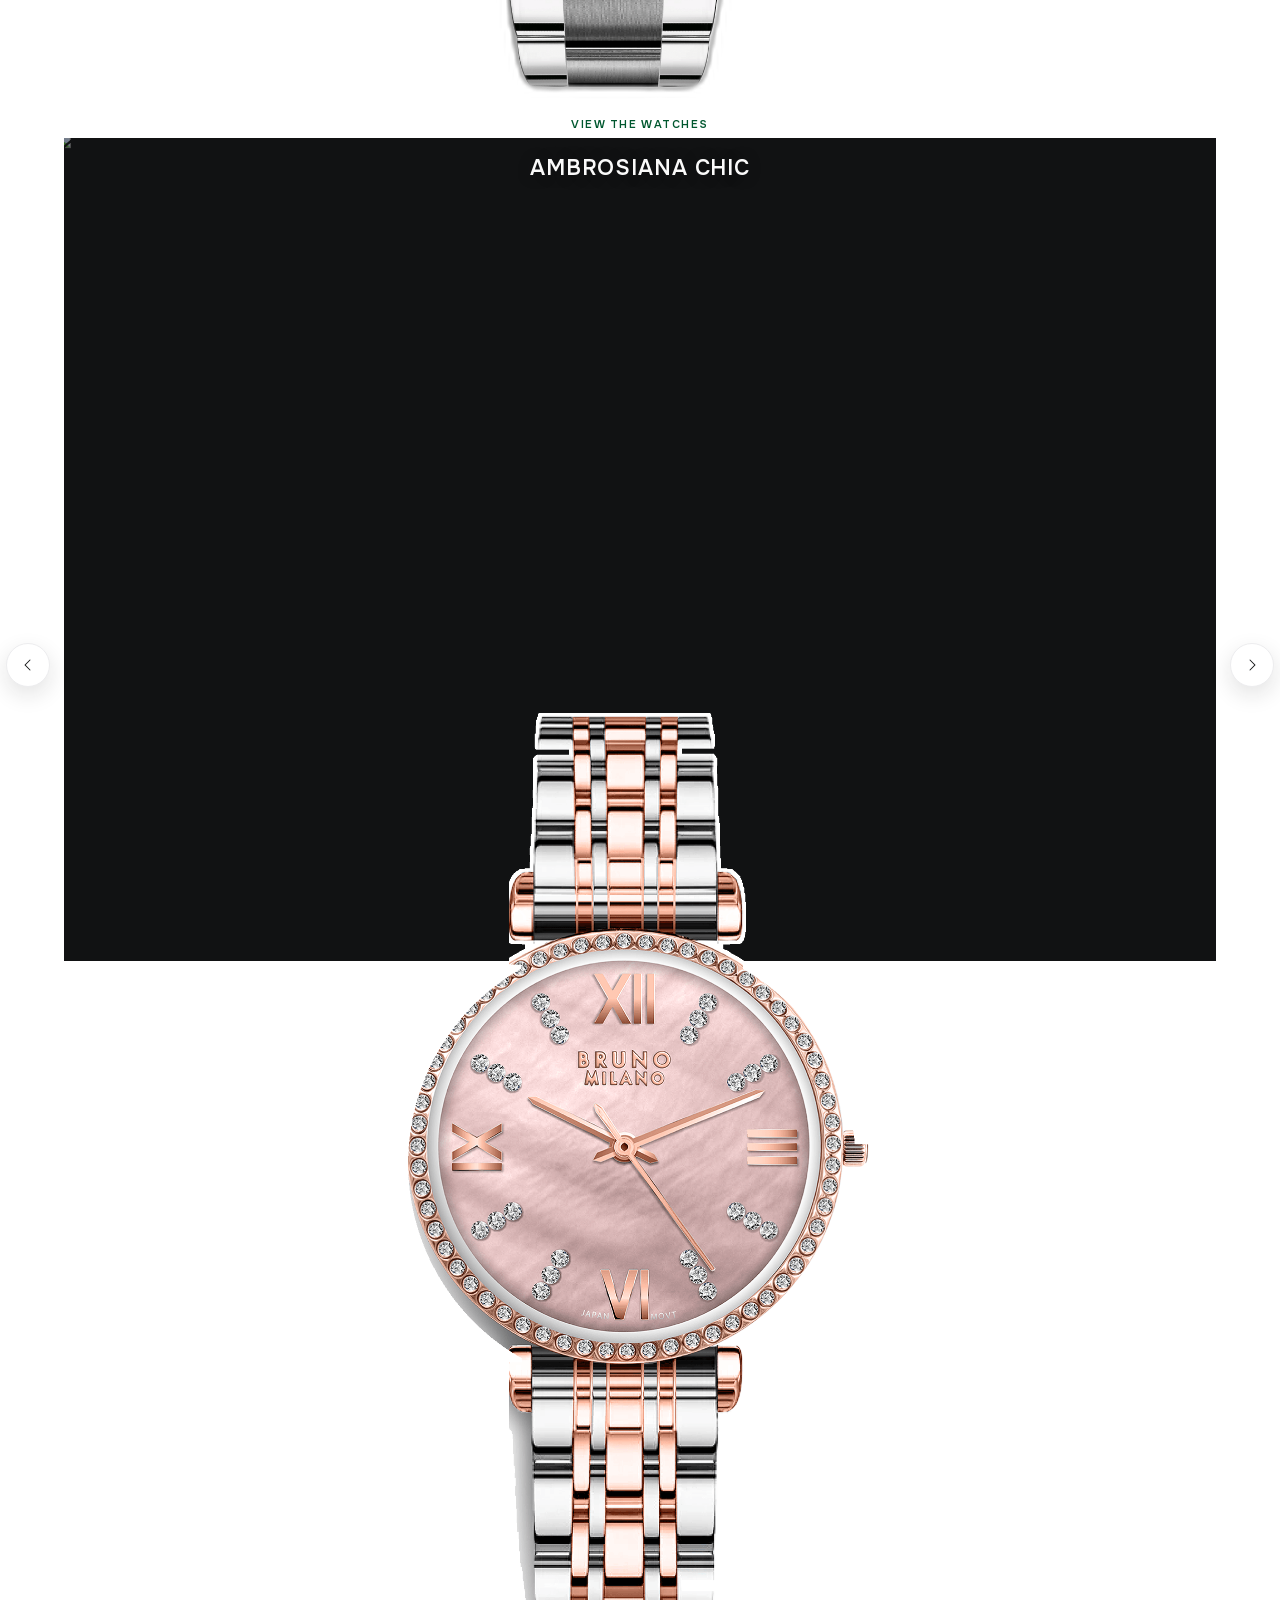
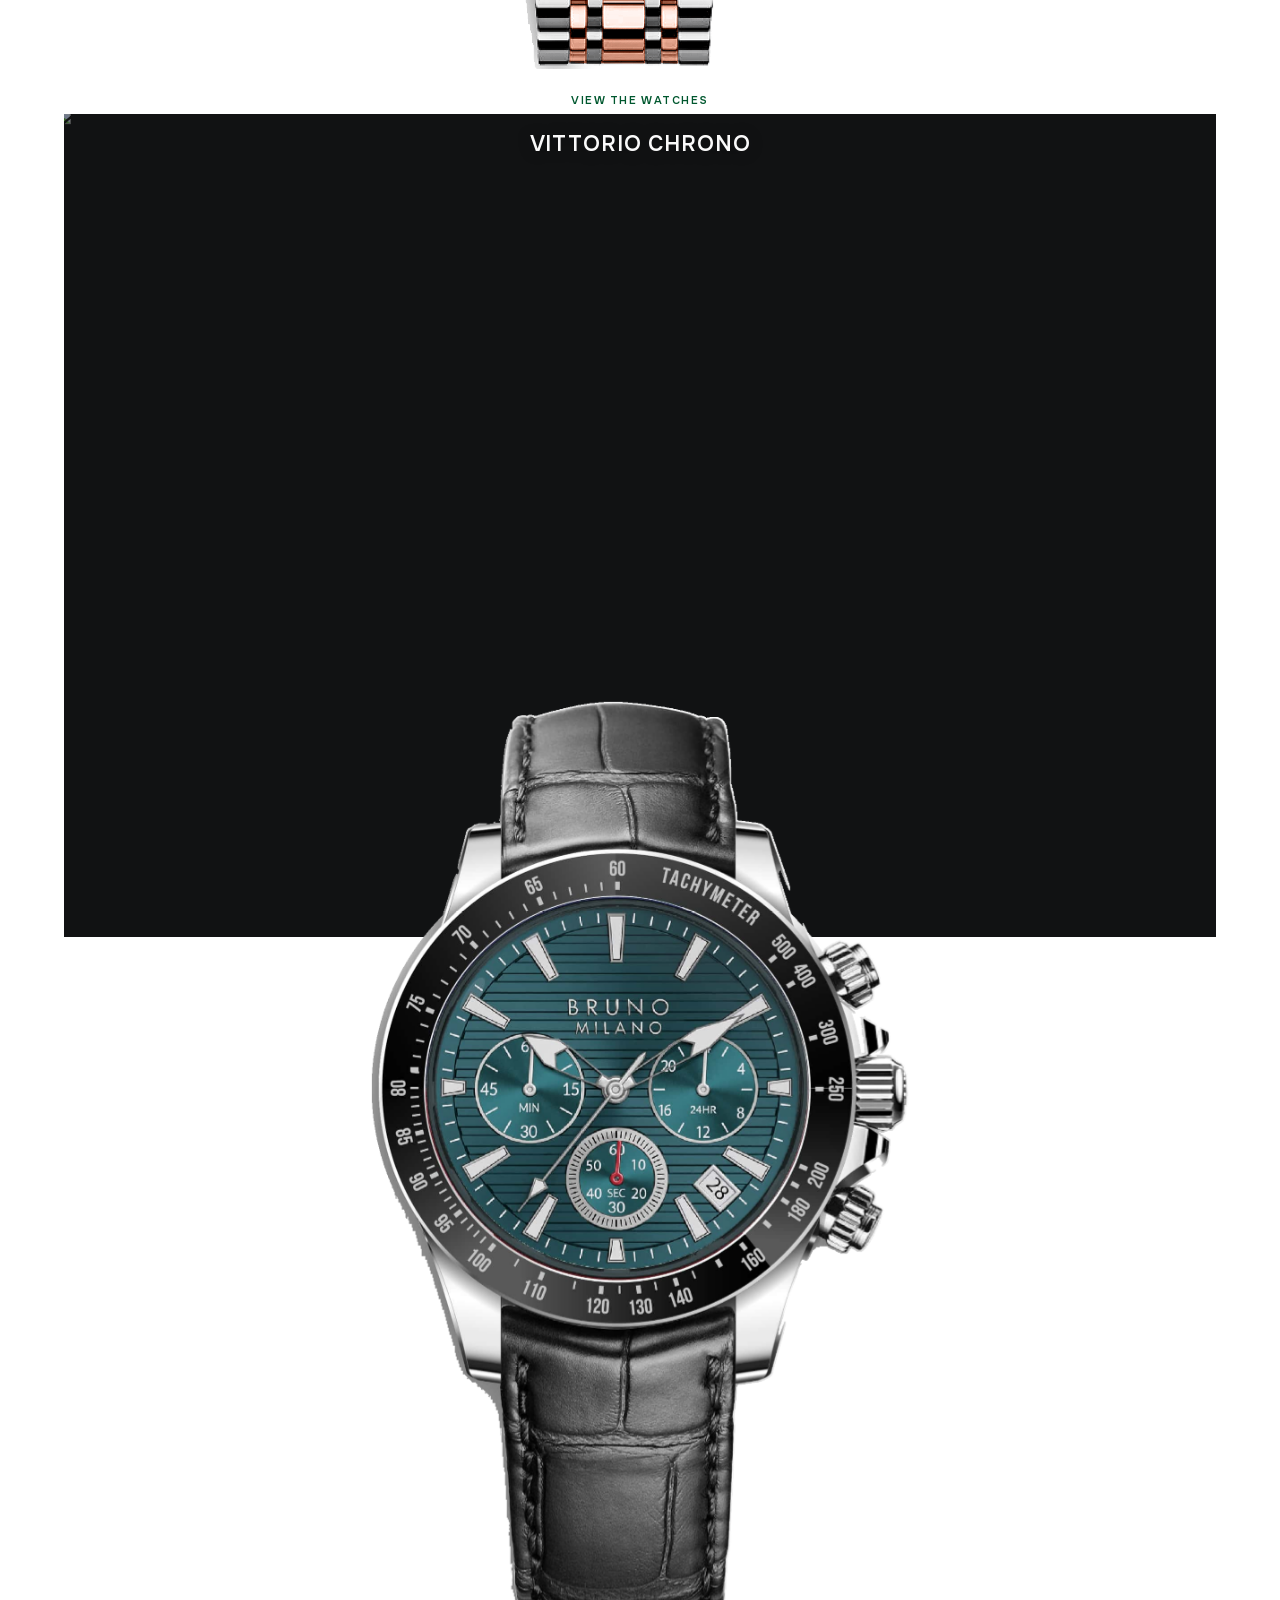
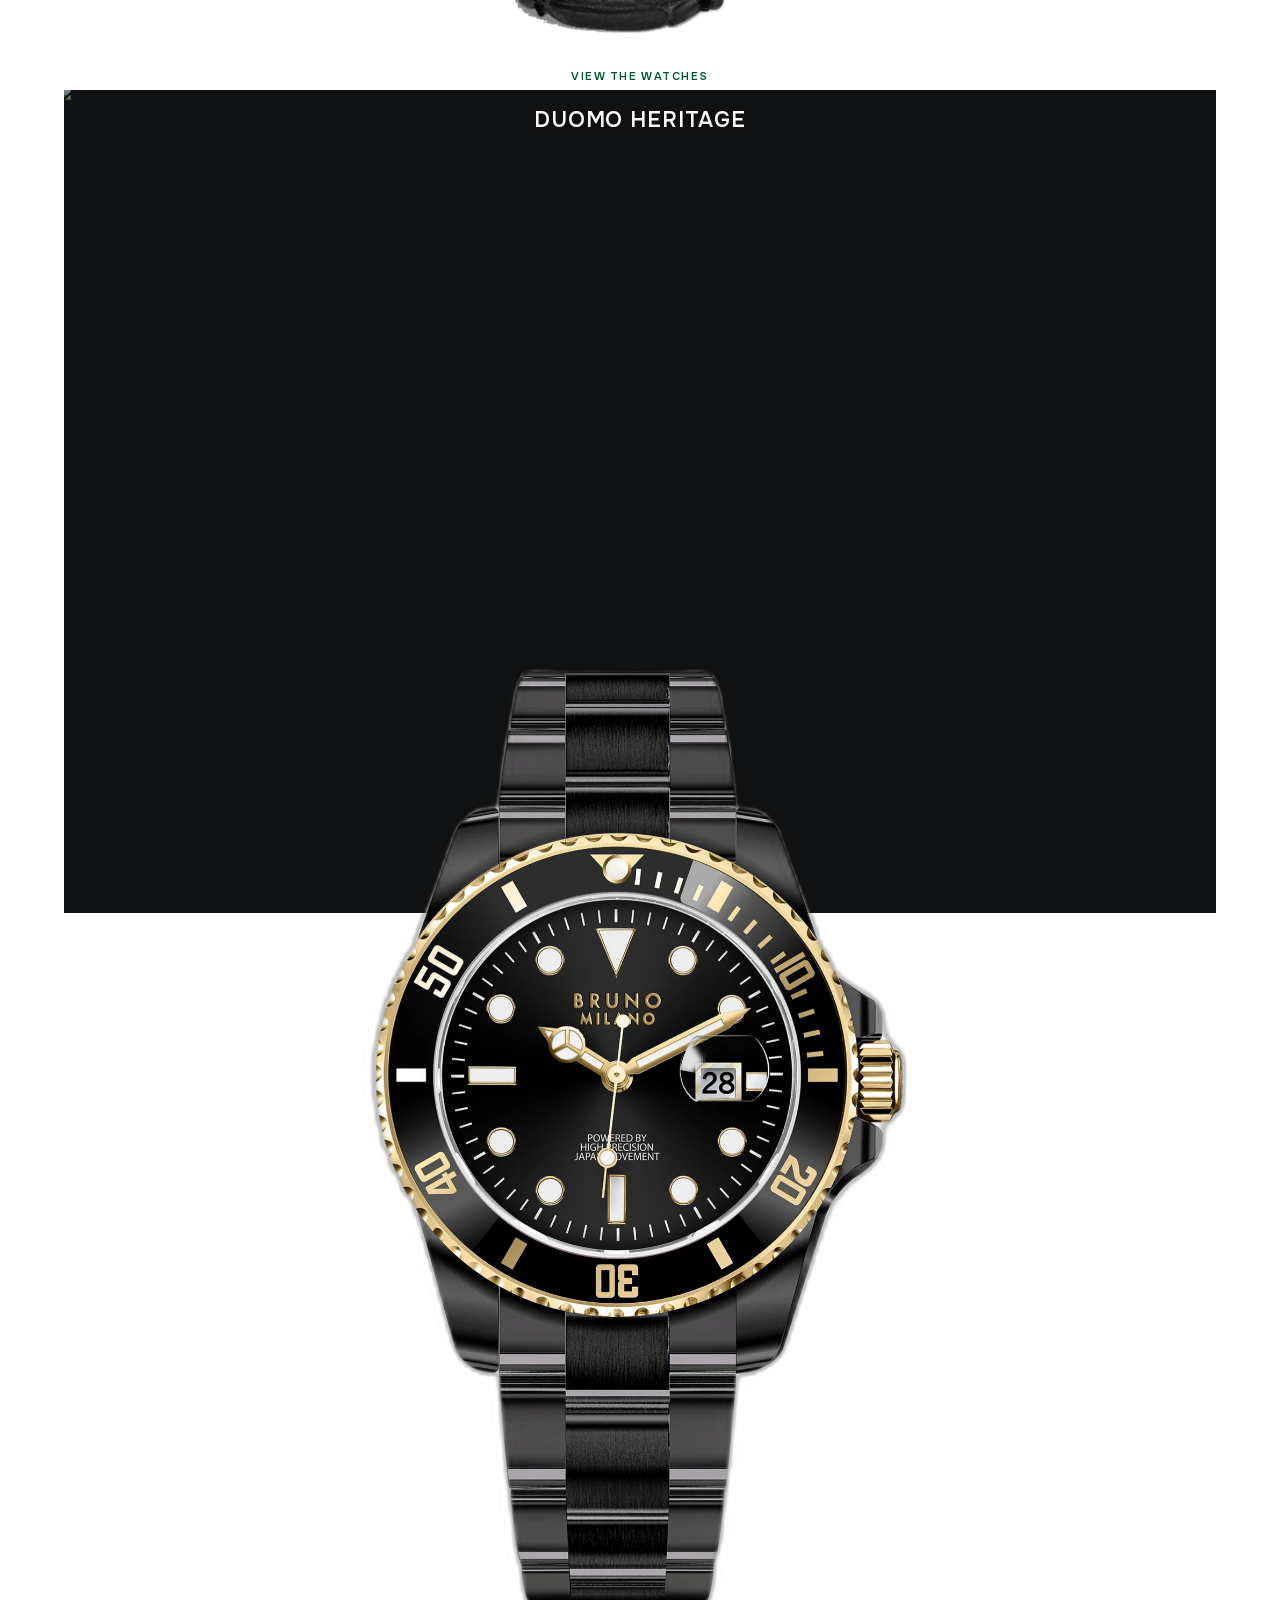
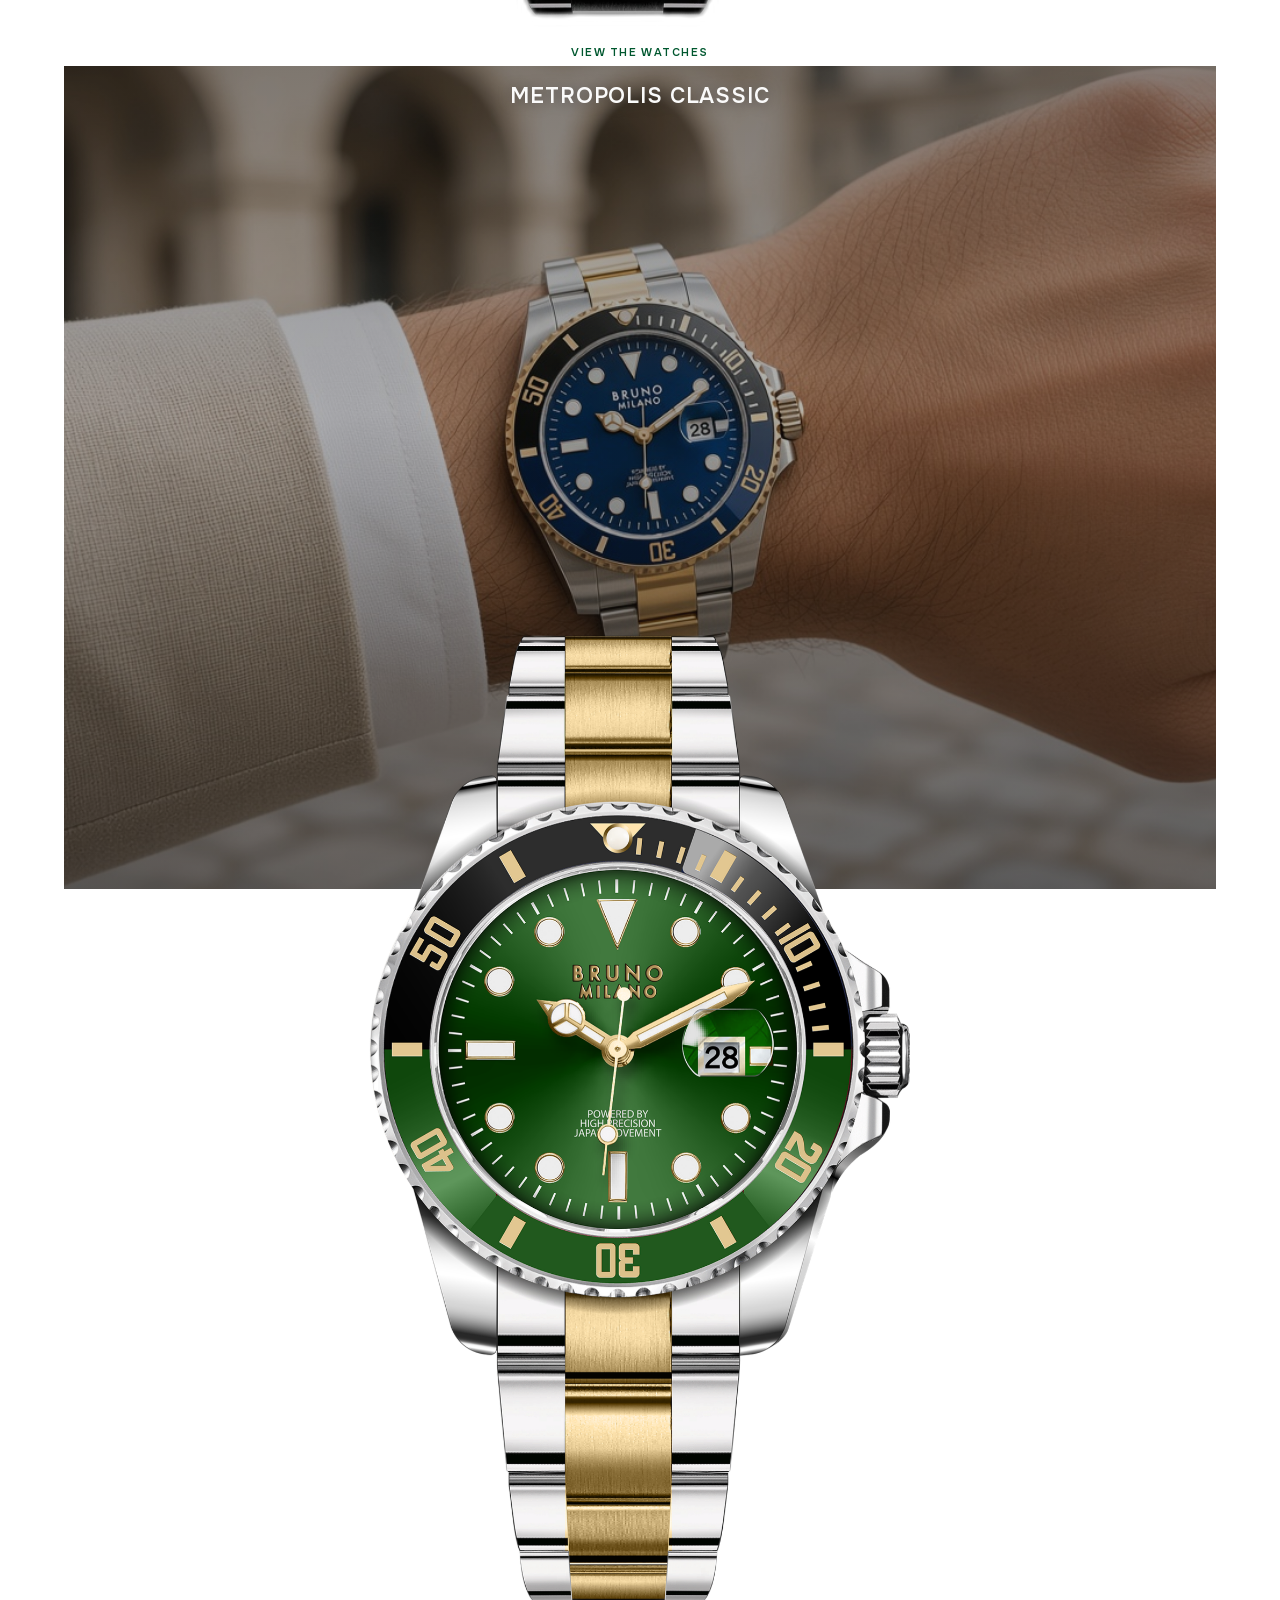
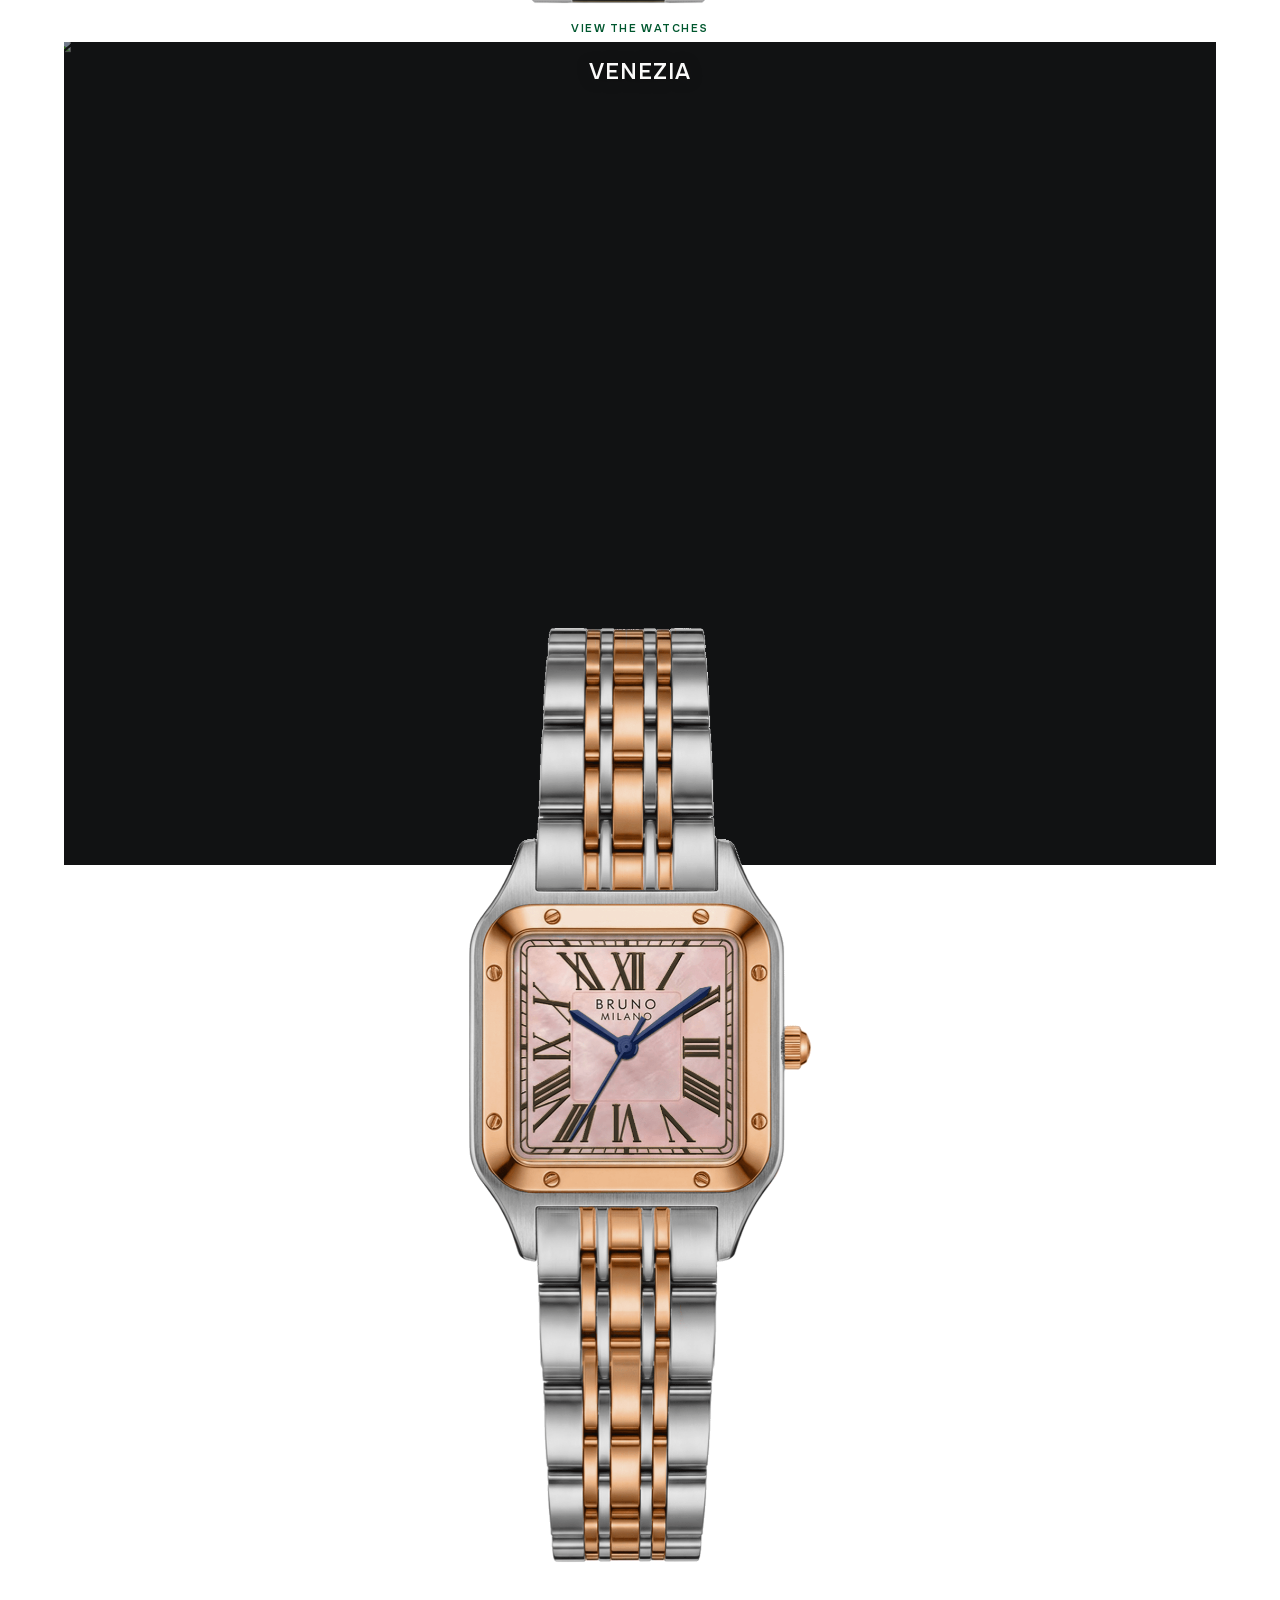
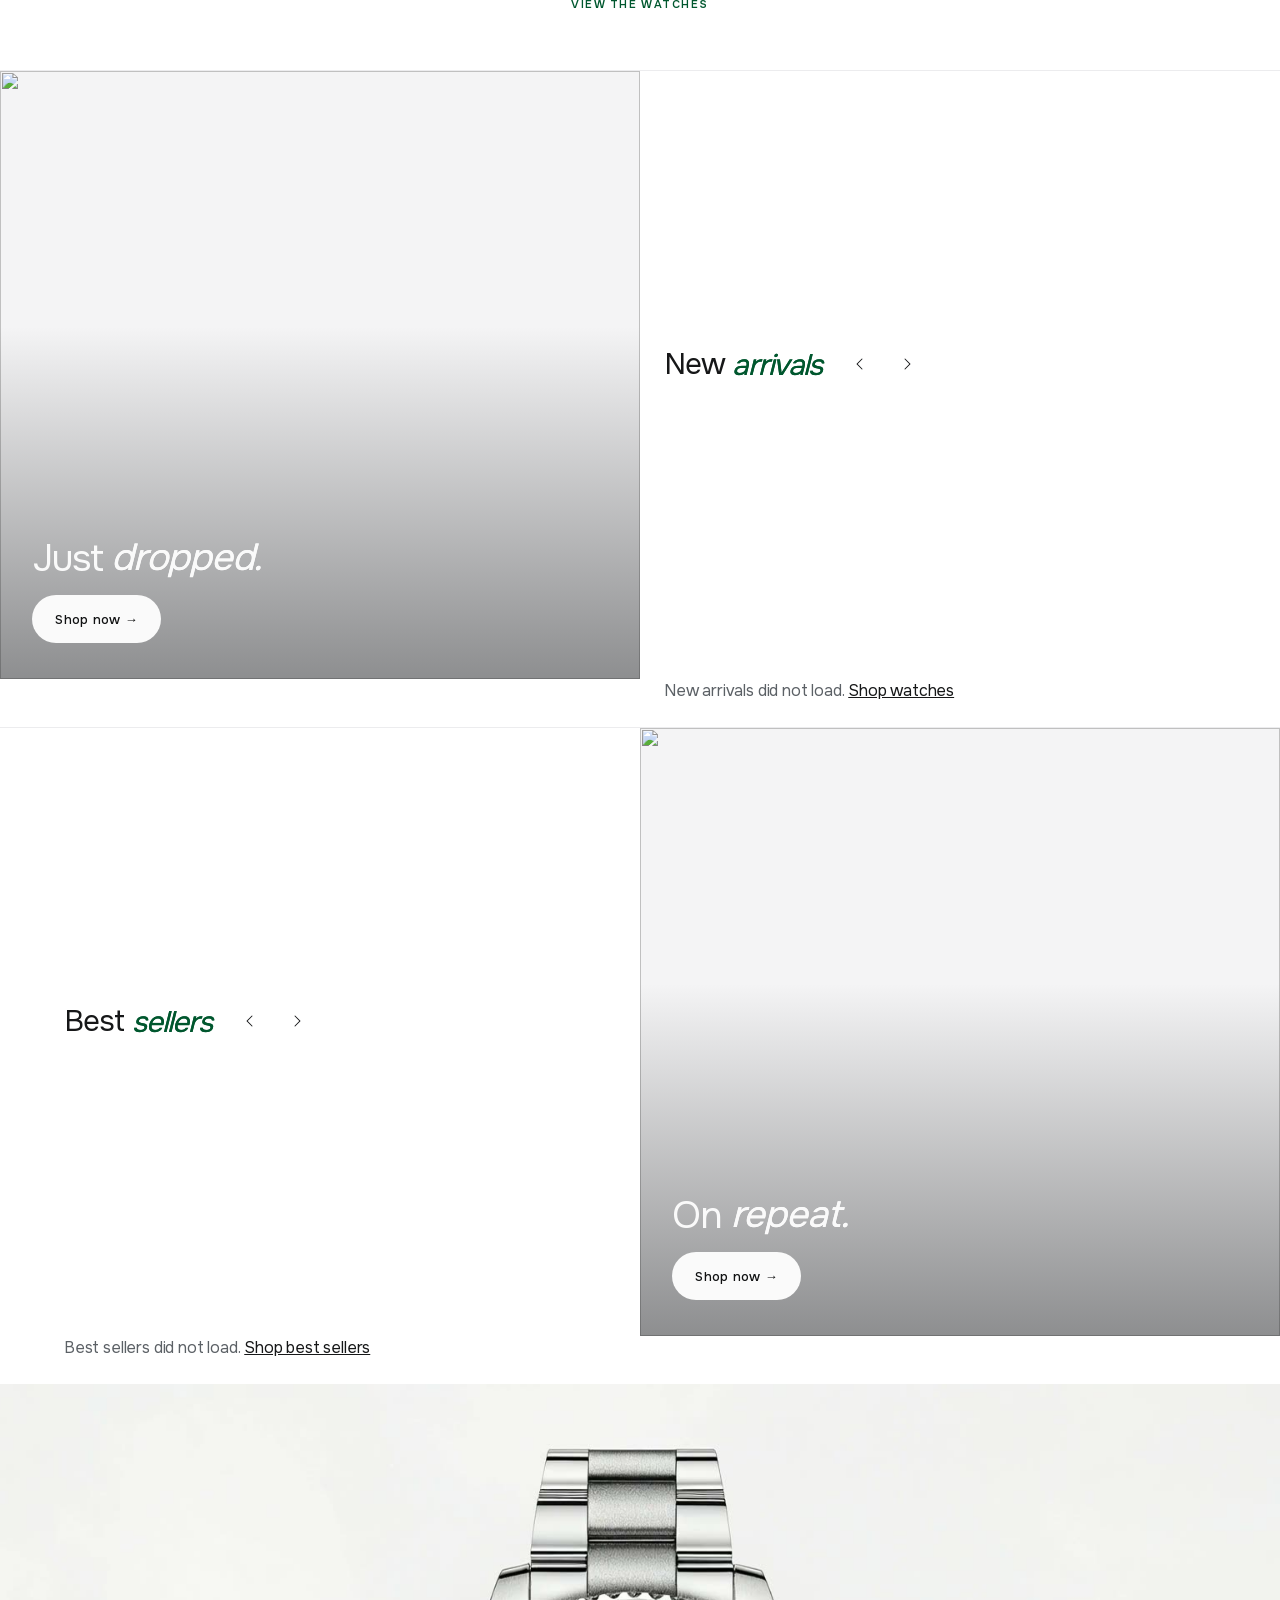
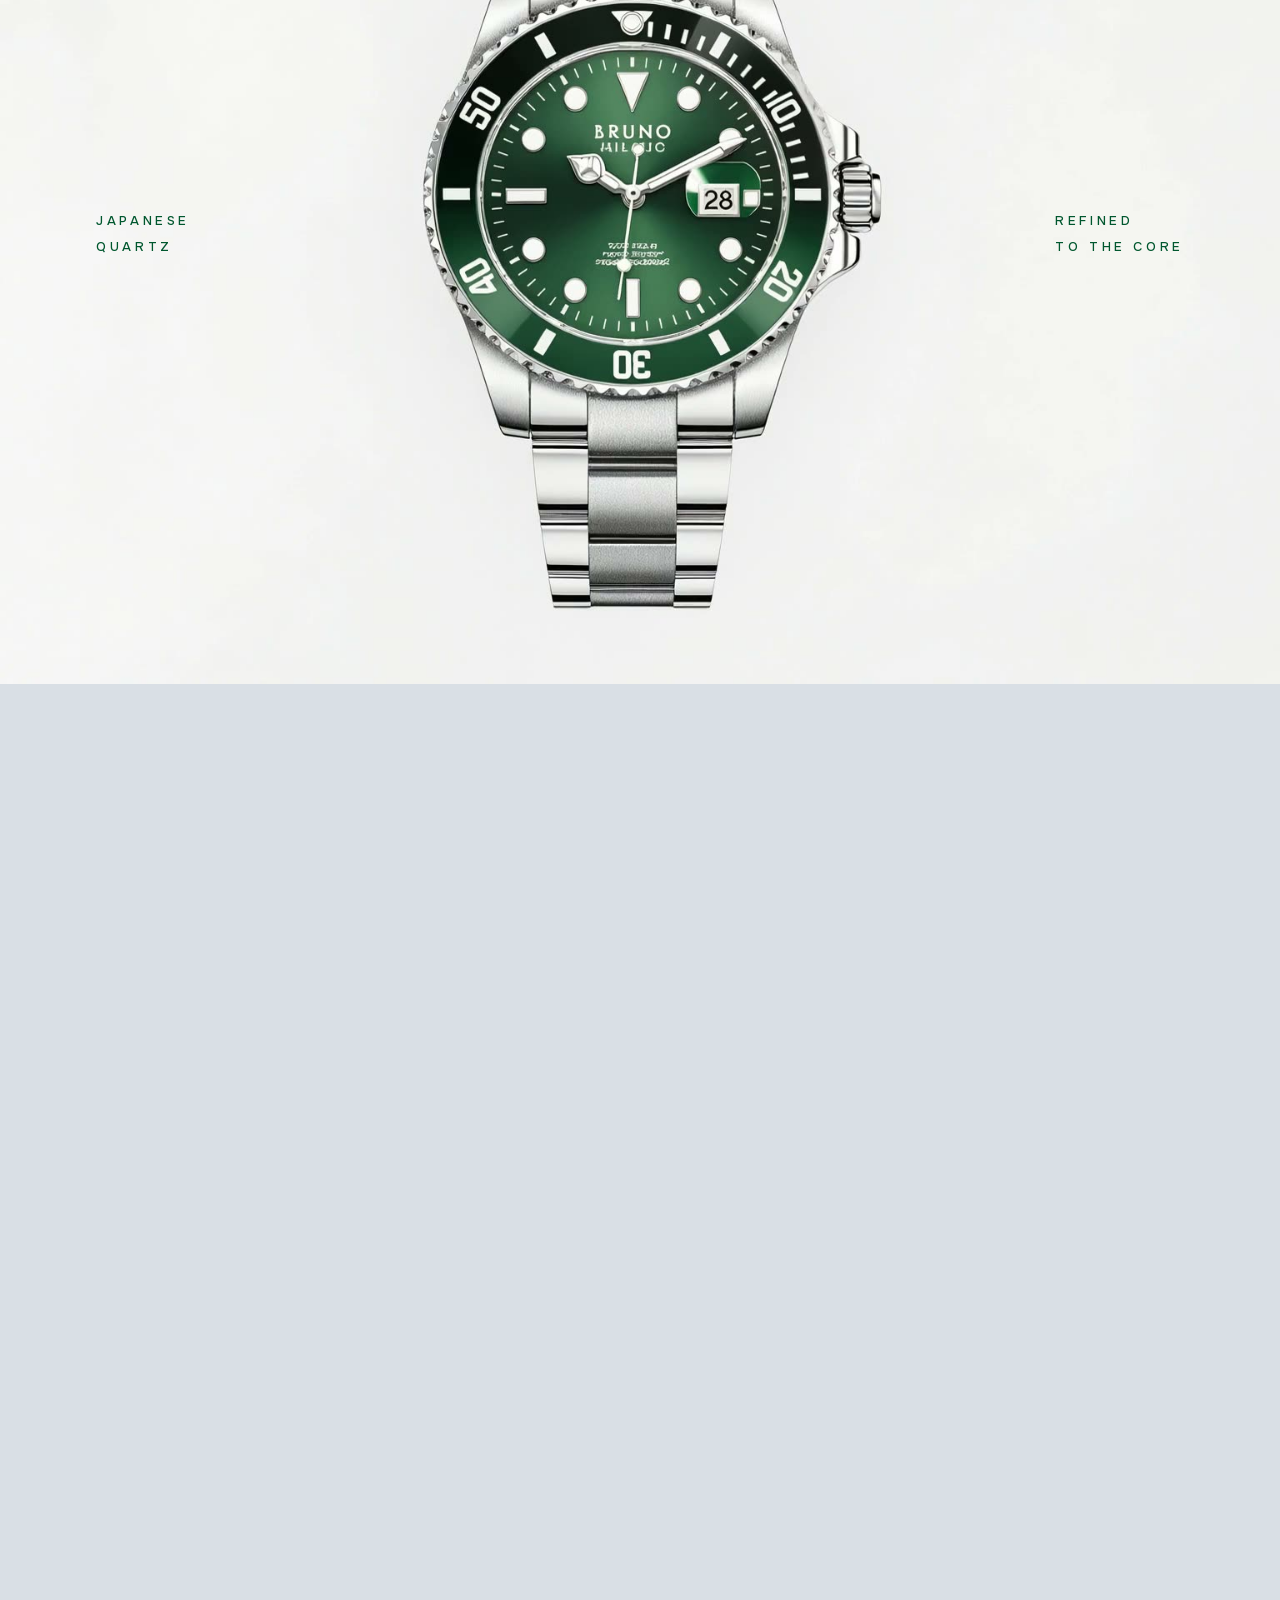
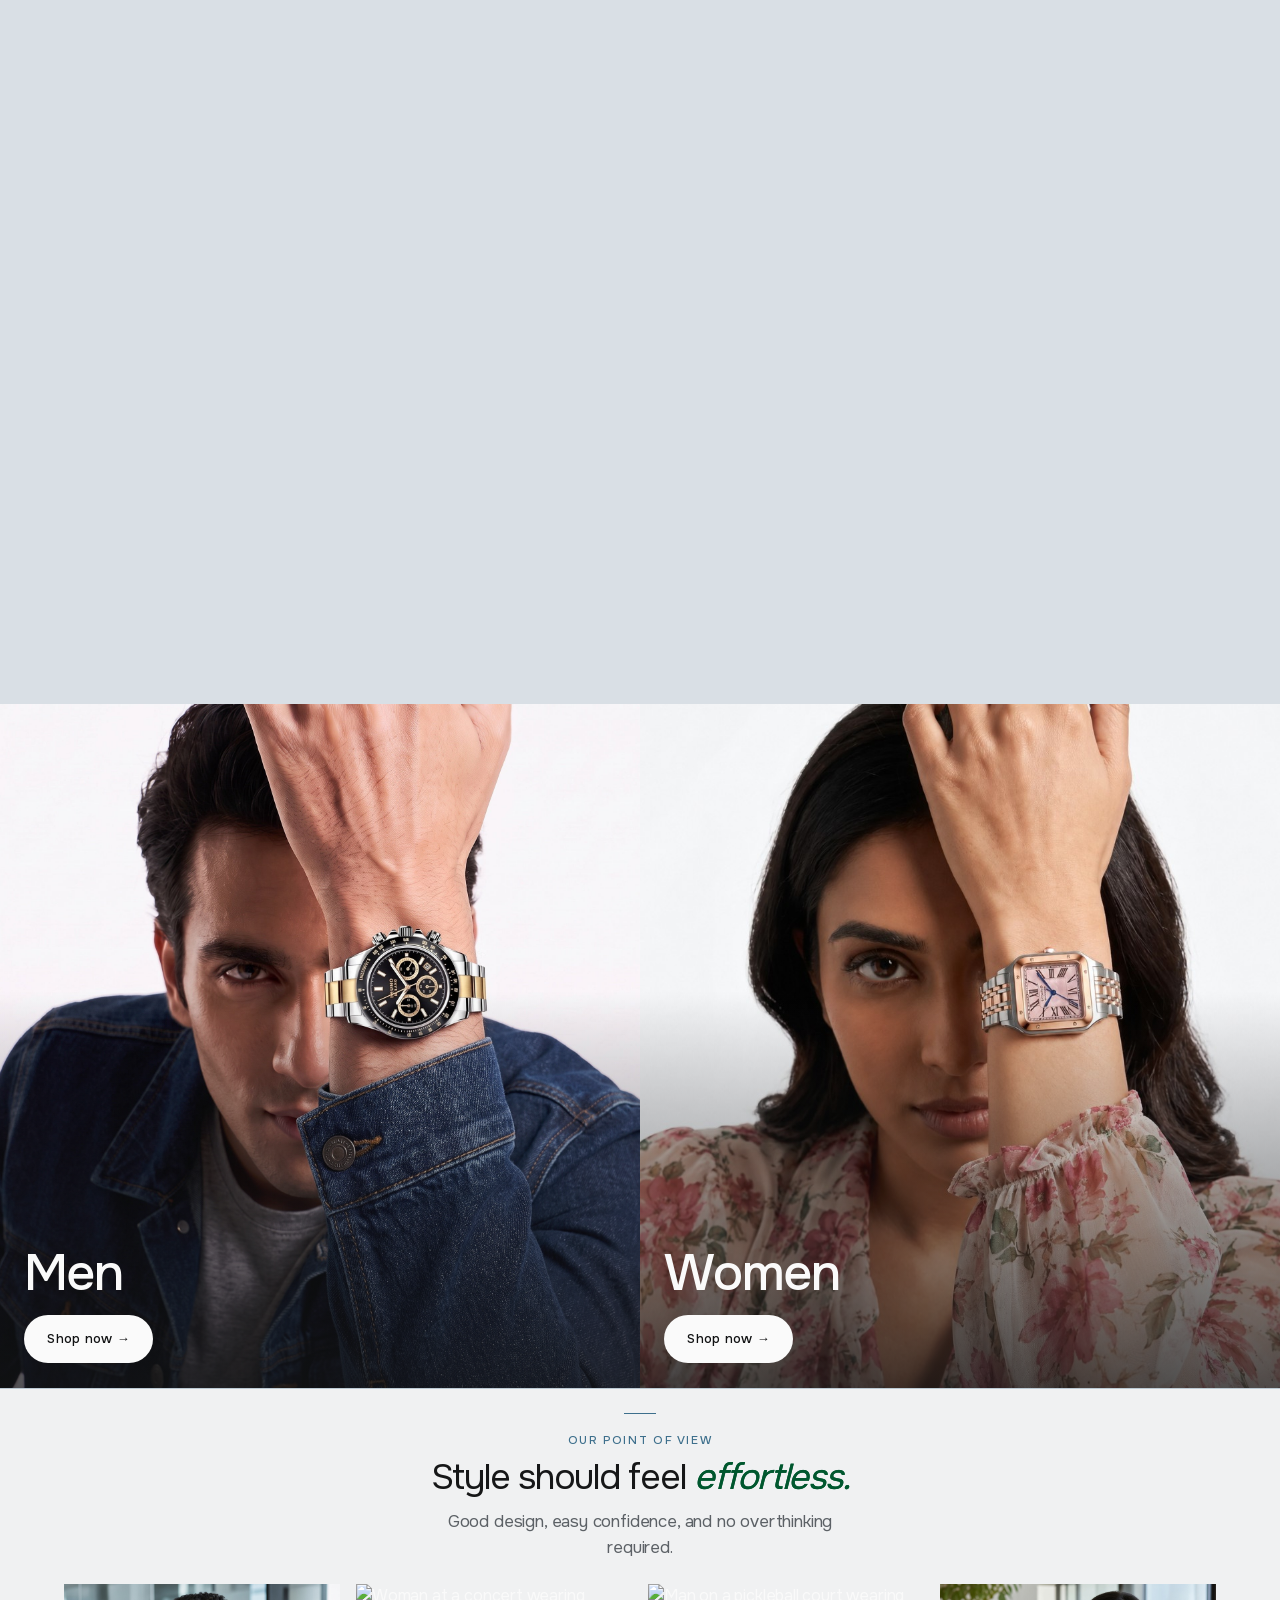
==== commit dec3dcc6: "yellow hover" ====
--- a/index.html
+++ b/index.html
@@ -37,7 +37,7 @@
       href="https://cdn.shopify.com/s/files/1/0888/8929/5134/files/simple-replace_in_output-1790747430833-fauc4.jpg?v=1790747433"
       media="(min-width: 768px)"
     />
-    <link rel="stylesheet" href="css/site.css?v=wa173" />
+    <link rel="stylesheet" href="css/site.css?v=wa175" />
   </head>
   <body>
     <a class="skip" href="#main">Skip to content</a>
--- a/css/site.css
+++ b/css/site.css
@@ -5353,3 +5353,23 @@
     padding-bottom: calc(4rem + env(safe-area-inset-bottom, 0px));
   }
 }
+
+/* Each point is an outlined box (no fill) with the gold top edge, so the line belongs to something. */
+.direct li {
+  border: 1px solid color-mix(in srgb, var(--ink) 14%, transparent);
+  border-top: 2px solid var(--logo-gold);
+  background: transparent;
+}
+
+/* Boxes: plain outline at rest, gold border on hover / keyboard focus / press. */
+.direct li {
+  border: 1px solid color-mix(in srgb, var(--ink) 14%, transparent);
+  transition: border-color 0.25s ease, box-shadow 0.25s ease;
+}
+
+.direct li:hover,
+.direct li:focus-within,
+.direct li:active {
+  border-color: var(--logo-gold);
+  box-shadow: inset 0 0 0 1px var(--logo-gold);
+}
